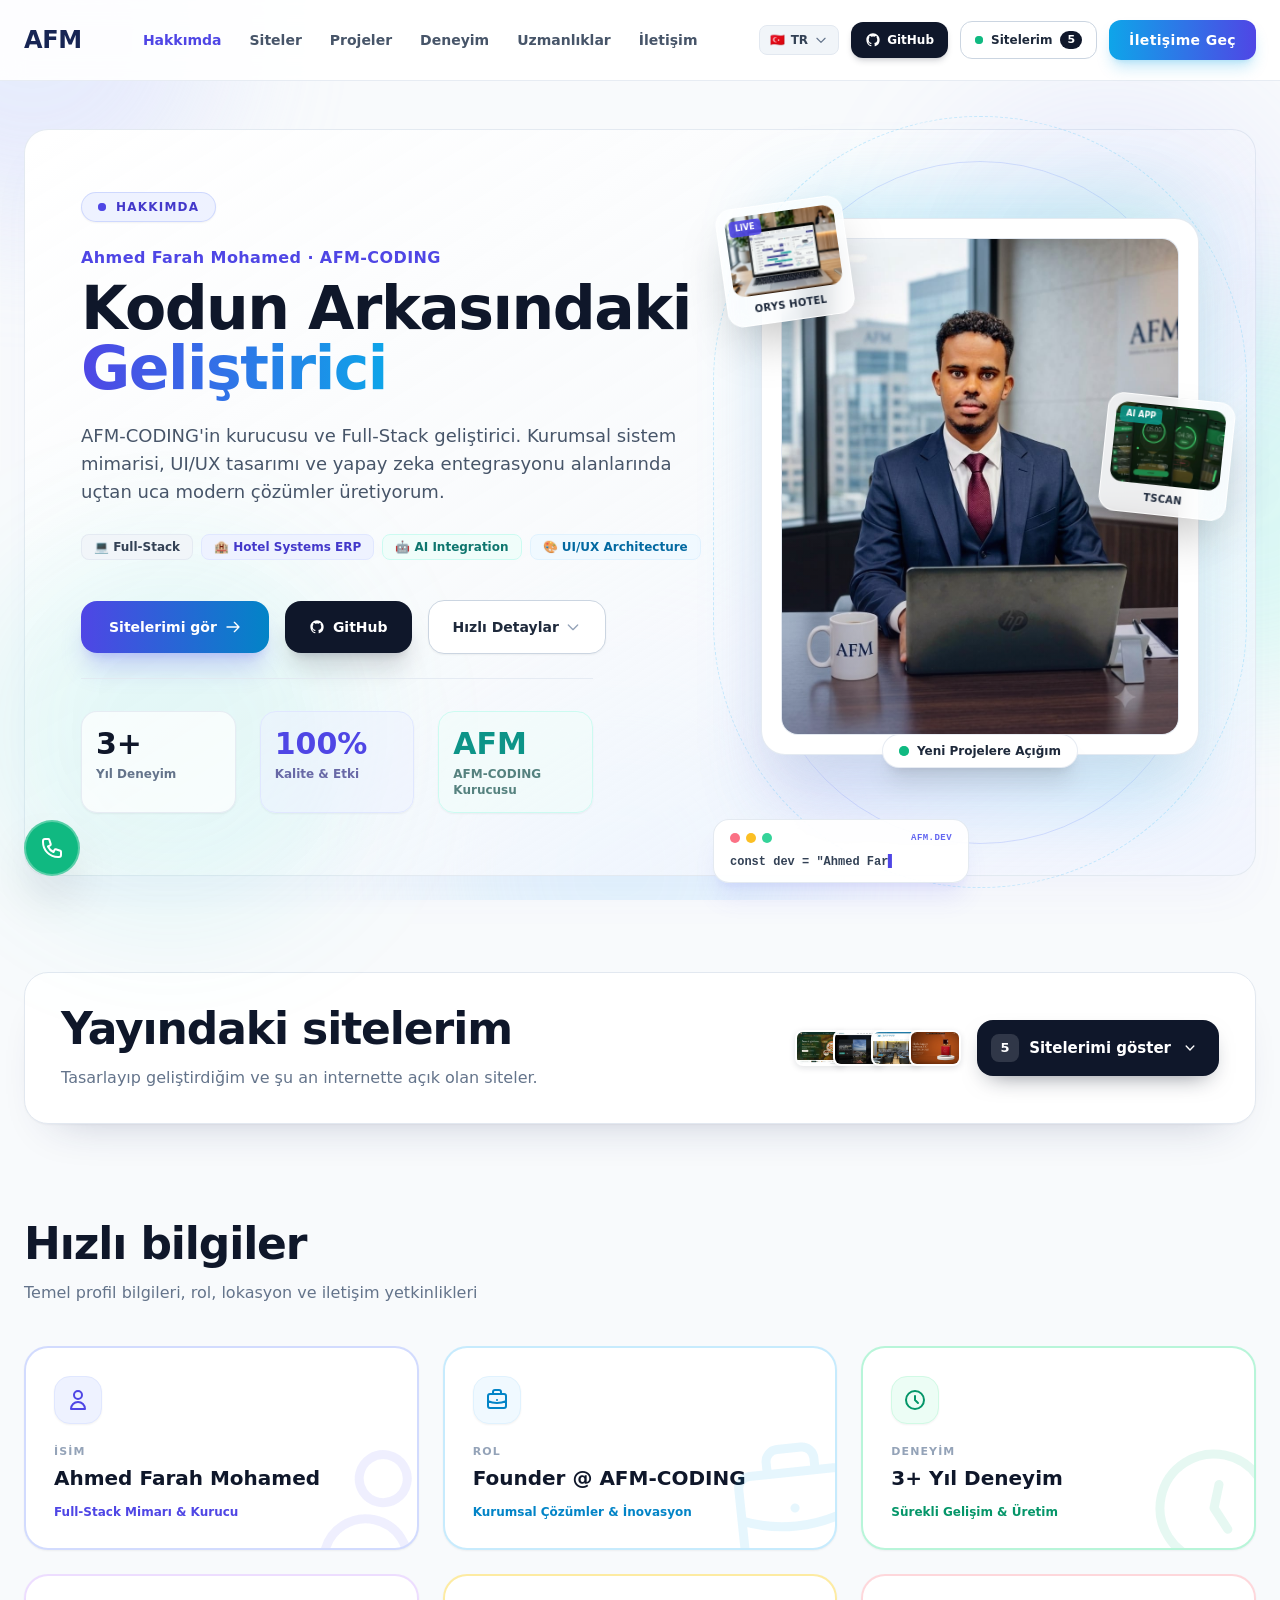
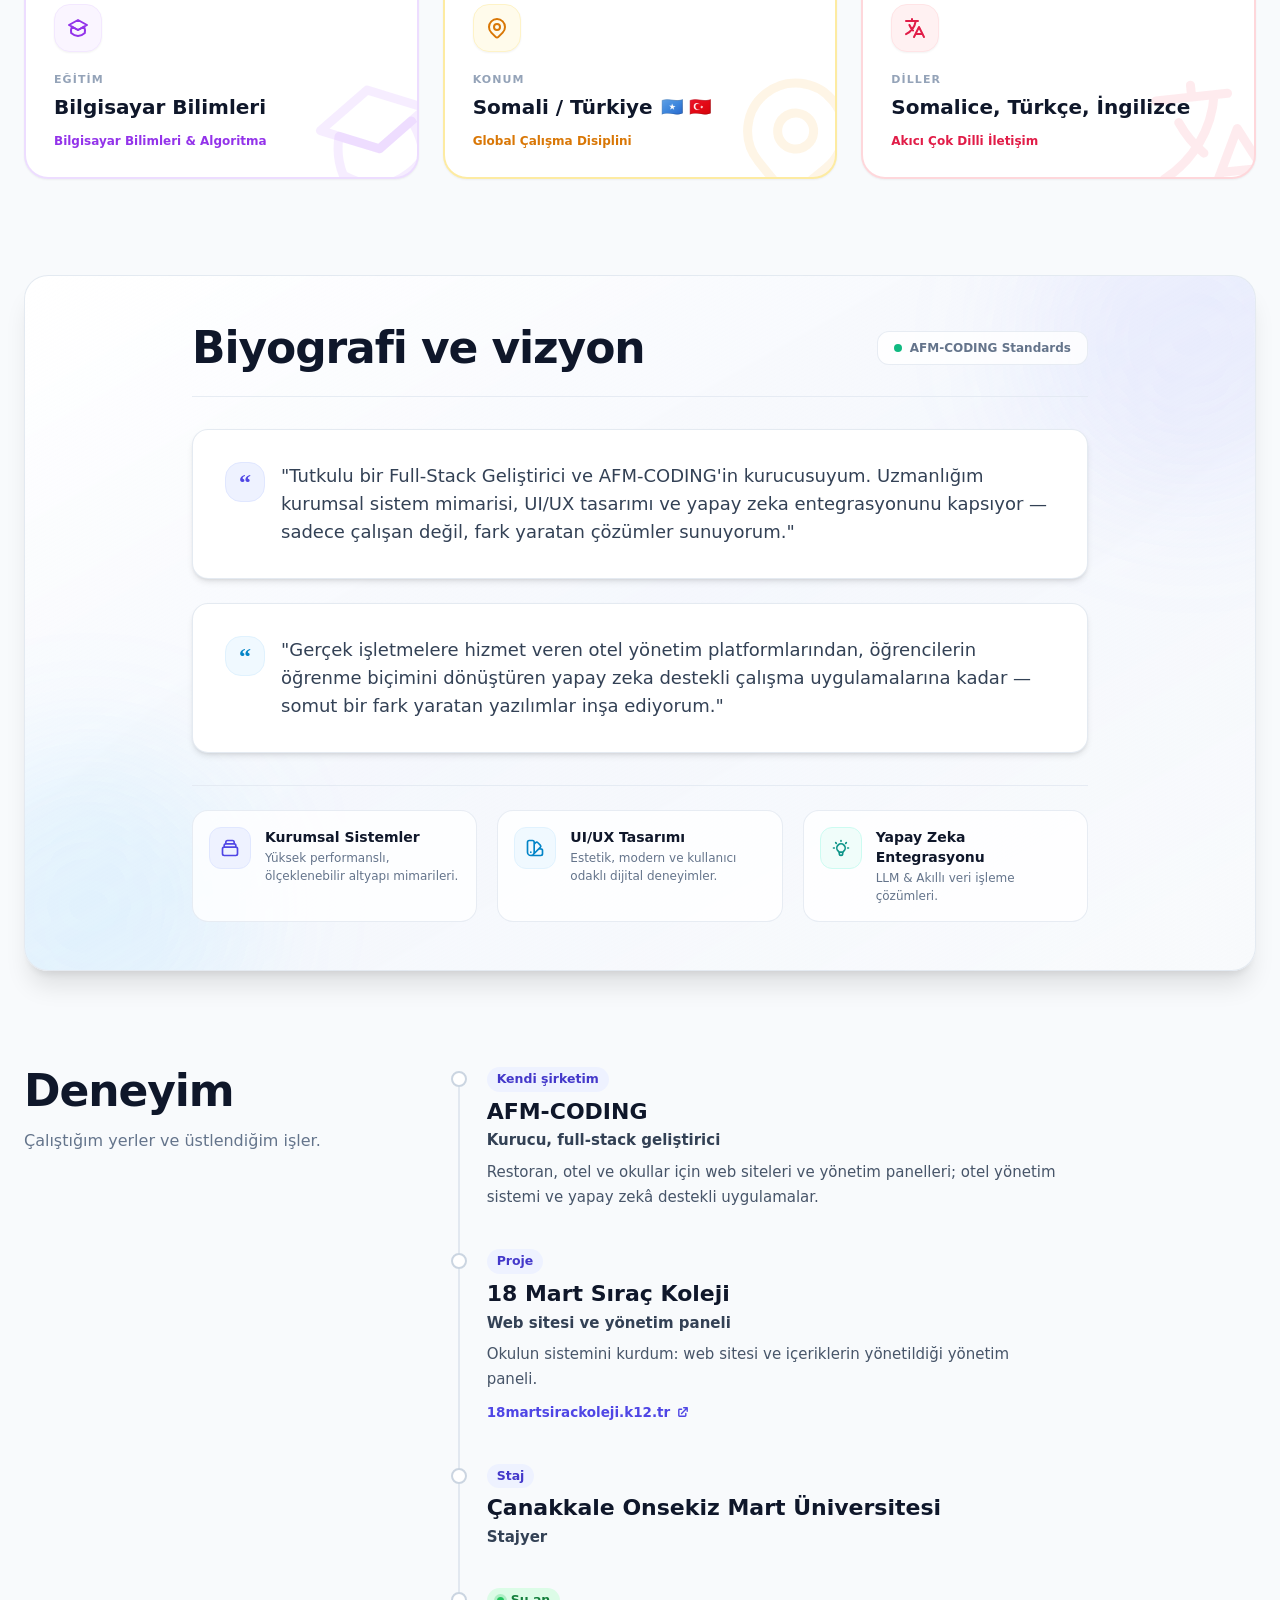
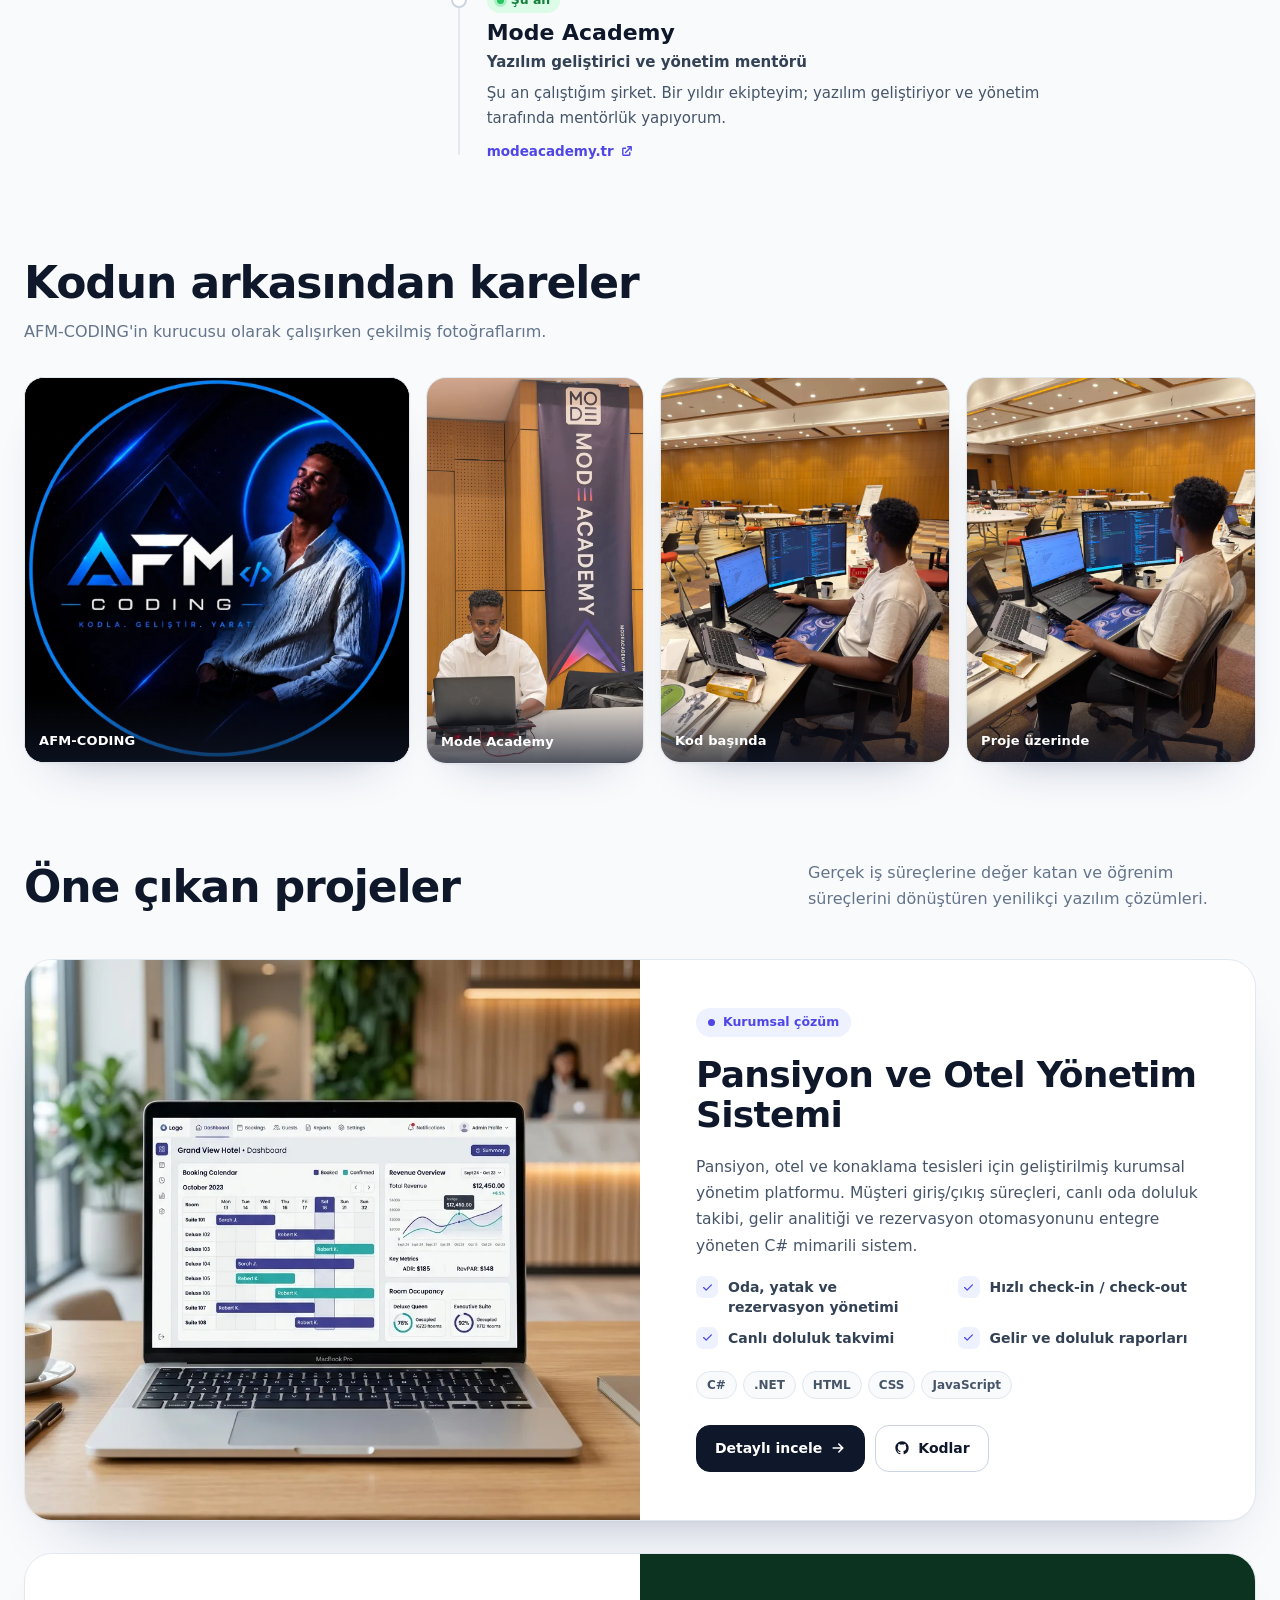
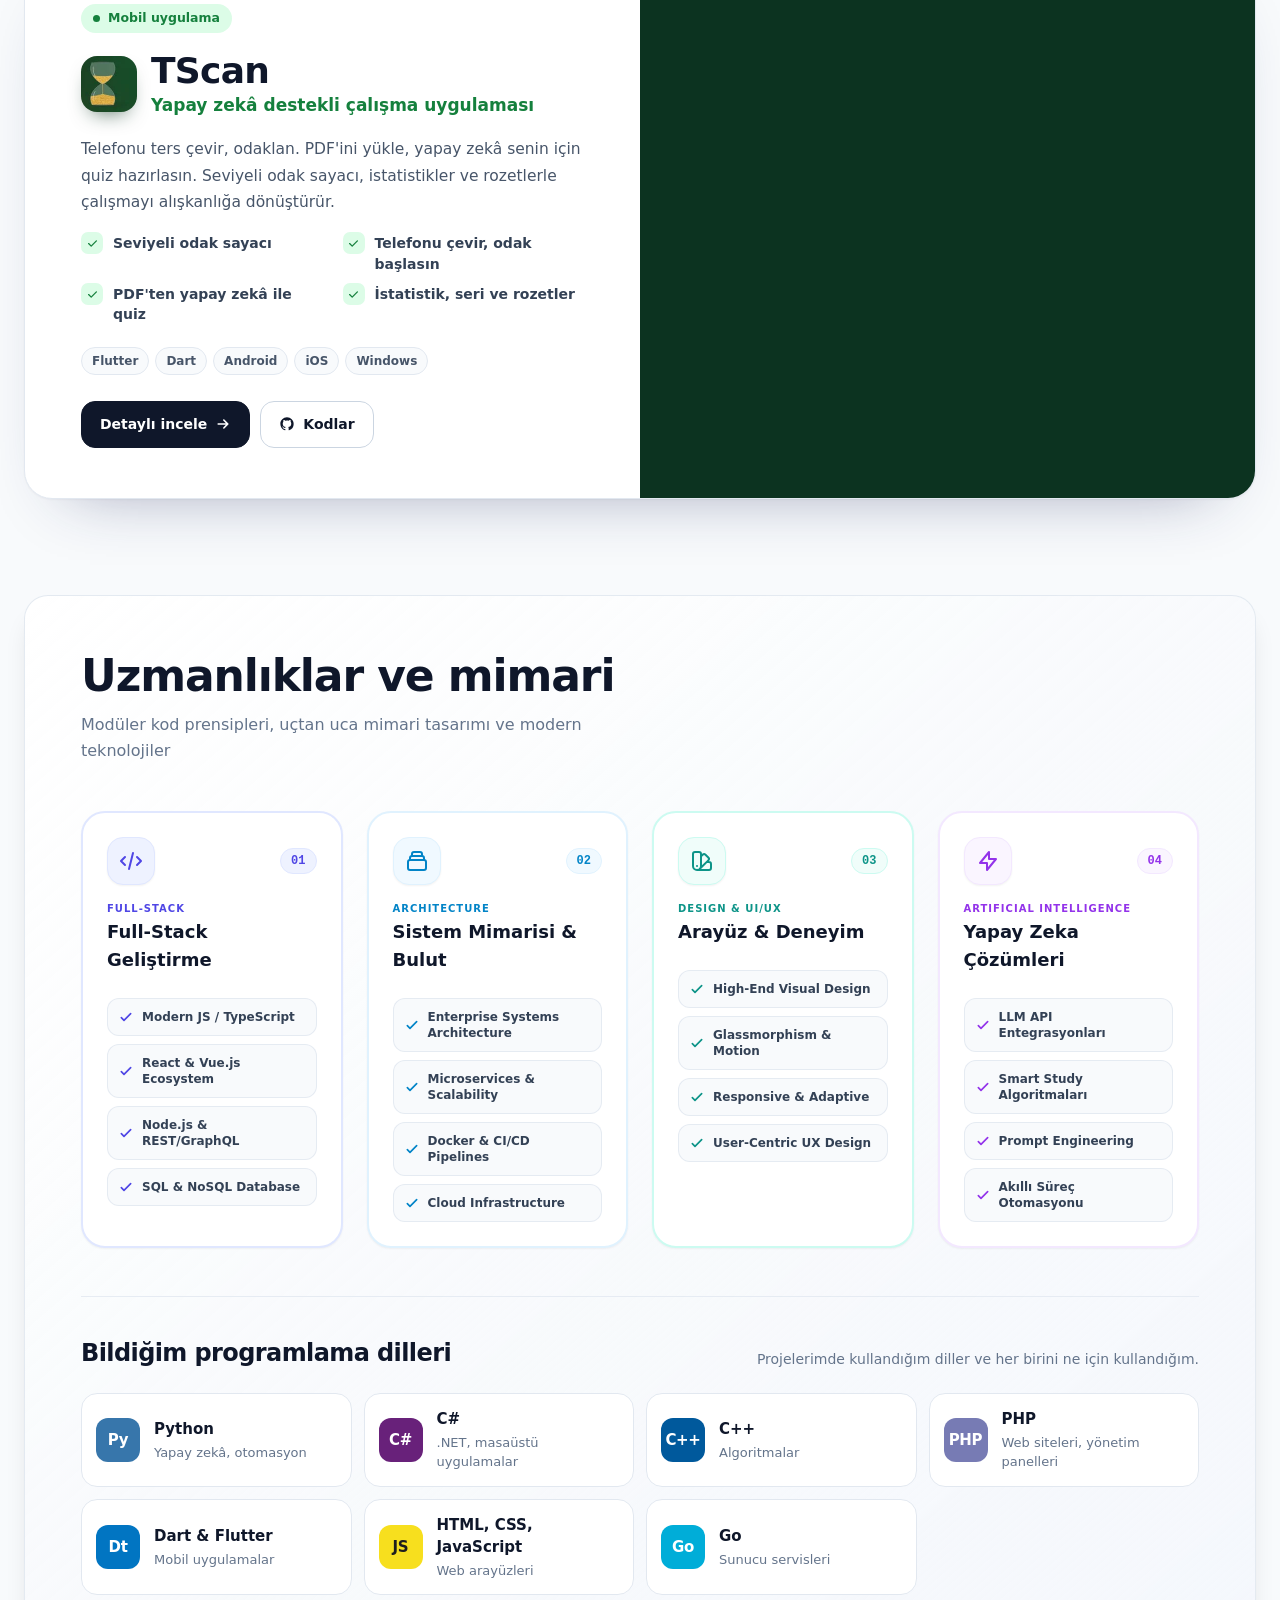
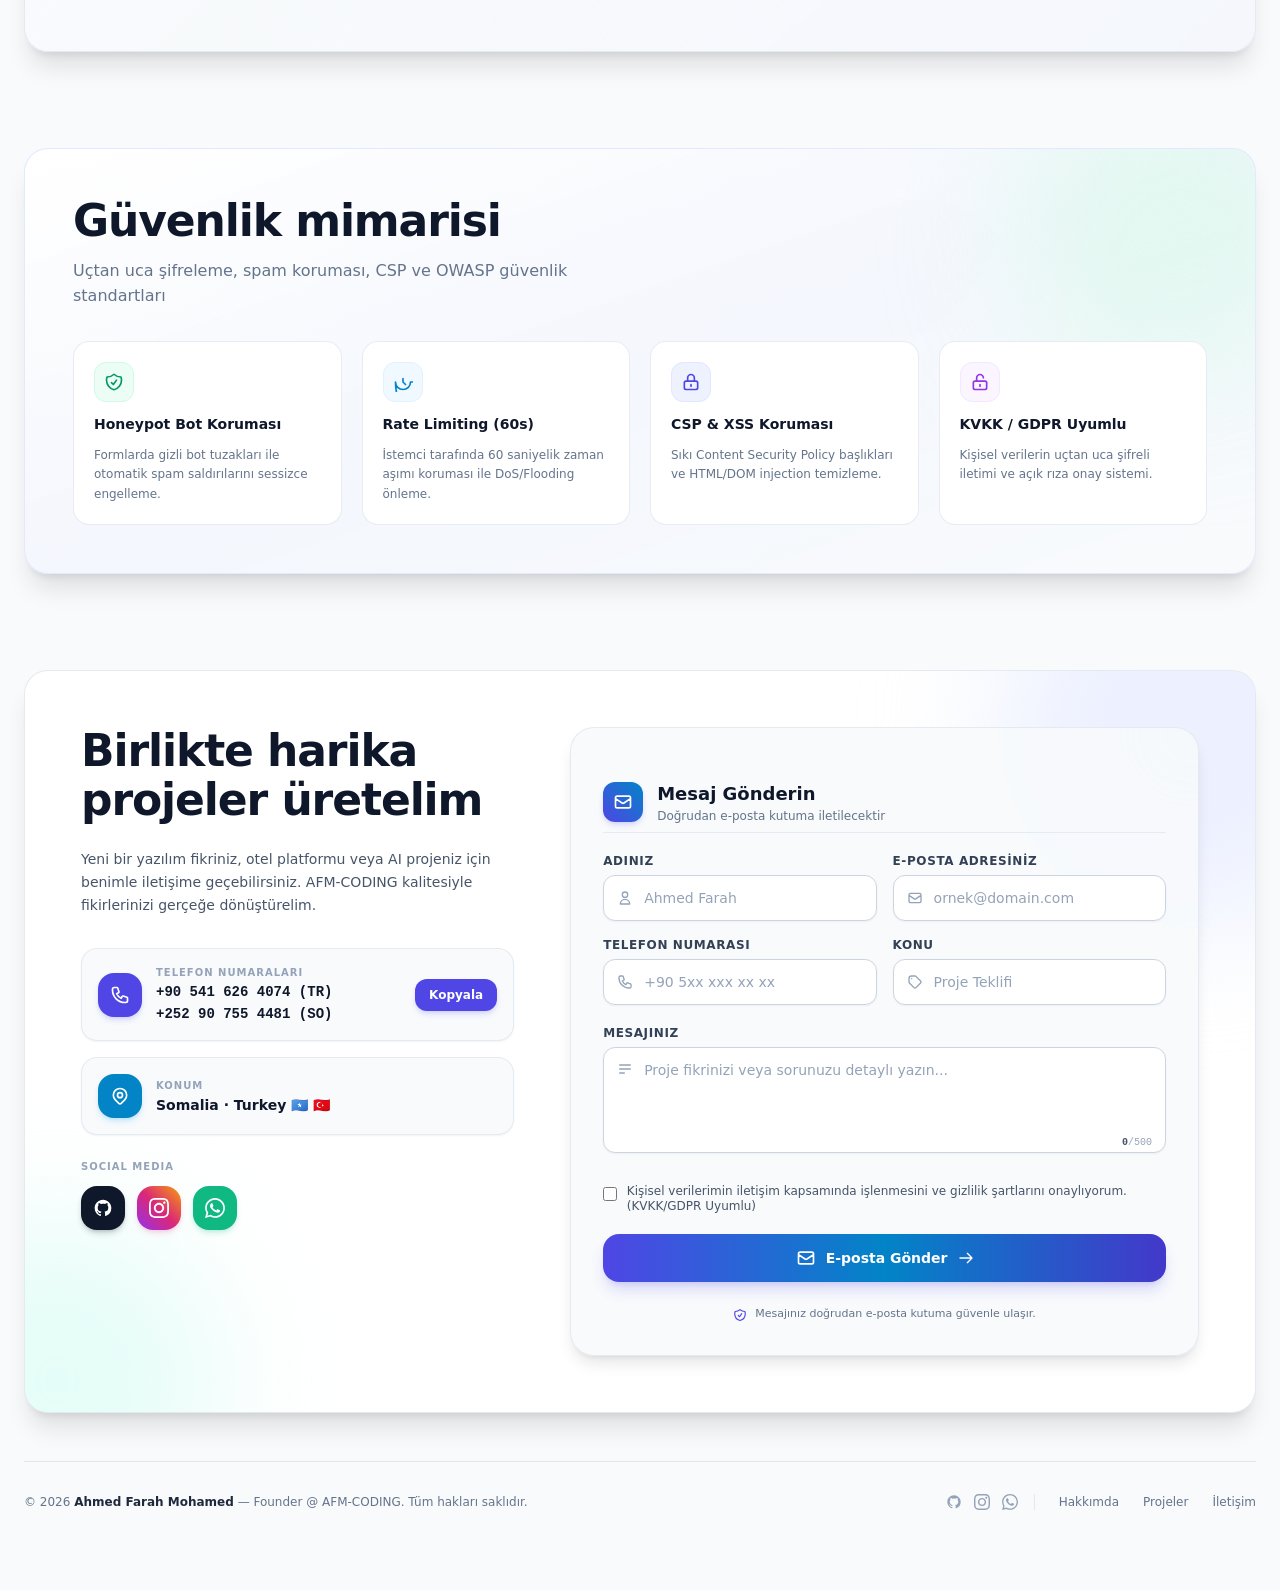
==== index.html @ 0c114a8a "ilge Academy kaldırıldı; telefon görünümü düzenlendi - Yayındaki sitelerden ilge Academy ve görseli " ====
<!DOCTYPE html>
<!-- Force GitHub Pages Build: 2026-08-10_16_30 -->
<html lang="tr" class="scroll-smooth">
<head>
    <meta charset="UTF-8">
    <meta name="viewport" content="width=device-width, initial-scale=1.0">
    <title>AFM-CODING | Ahmed Farah Mohamed — Full-Stack Developer & Founder</title>
    <meta name="description" content="AFM-CODING (AFM Coding) kurucusu Ahmed Farah Mohamed: Full-Stack yazılım geliştirici. Kurumsal sistemler, otel yönetim yazılımı, UI/UX tasarımı ve yapay zekâ entegrasyonu.">
    <meta name="keywords" content="AFM-CODING, AFM Coding, afmcoding, Ahmed Farah Mohamed, AFM, coding, Full-Stack Developer, yazılım geliştirici, Software Architecture, Web Development, AI Integration, Hotel Management Platform">
    <meta name="author" content="Ahmed Farah Mohamed">
    <link rel="canonical" href="https://afmcoding.com/">
    <!-- Google: sayfayı dizine ekle, sonuçlarda ve Discover'da büyük görsel önizlemesi gösterebilsin -->
    <meta name="robots" content="index, follow, max-image-preview:large, max-snippet:-1">
    <meta name="google-site-verification" content="Gztli1sgKsof-LMKxJvAuh5WpLEWIP4DH27d_hDxGhc" />

    <!-- Security & Content Security Policy (CSP) -->
    <meta http-equiv="Content-Security-Policy" content="default-src 'self' https: data: 'unsafe-inline' 'unsafe-eval'; img-src 'self' https: data: blob:; font-src 'self' https: fonts.gstatic.com;">

    <!-- Open Graph / Facebook / WhatsApp / LinkedIn Preview (görsel 1200x630, 300 KB altı: WhatsApp büyük dosyayı göstermez) -->
    <meta property="og:type" content="website">
    <meta property="og:site_name" content="AFM-CODING">
    <meta property="og:locale" content="tr_TR">
    <meta property="og:url" content="https://afmcoding.com/">
    <meta property="og:title" content="AFM-CODING | Ahmed Farah Mohamed — Full-Stack Developer">
    <meta property="og:description" content="AFM-CODING kurucusu Ahmed Farah Mohamed: Full-Stack yazılım geliştirici. Kurumsal sistemler, UI/UX tasarımı ve yapay zekâ entegrasyonu.">
    <meta property="og:image" content="https://afmcoding.com/assets/og-image.jpg">
    <meta property="og:image:secure_url" content="https://afmcoding.com/assets/og-image.jpg">
    <meta property="og:image:type" content="image/jpeg">
    <meta property="og:image:width" content="1200">
    <meta property="og:image:height" content="630">
    <meta property="og:image:alt" content="Ahmed Farah Mohamed — AFM-CODING, Full-Stack Developer & Founder">

    <!-- Twitter / X Preview -->
    <meta name="twitter:card" content="summary_large_image">
    <meta name="twitter:url" content="https://afmcoding.com/">
    <meta name="twitter:title" content="AFM-CODING | Ahmed Farah Mohamed — Full-Stack Developer">
    <meta name="twitter:description" content="AFM-CODING kurucusu Ahmed Farah Mohamed: Full-Stack yazılım geliştirici. Kurumsal sistemler, UI/UX tasarımı ve yapay zekâ entegrasyonu.">
    <meta name="twitter:image" content="https://afmcoding.com/assets/og-image.jpg">
    <meta name="twitter:image:alt" content="Ahmed Farah Mohamed — AFM-CODING, Full-Stack Developer & Founder">
    

    <!-- Structured data: Google'a site adını, kişiyi ve markayı tanıtır -->
    <script type="application/ld+json">
    {
      "@context": "https://schema.org",
      "@graph": [
        {
          "@type": "WebSite",
          "@id": "https://afmcoding.com/#website",
          "url": "https://afmcoding.com/",
          "name": "AFM-CODING",
          "alternateName": ["AFM Coding", "AFMCODING", "afmcoding.com"],
          "inLanguage": ["tr", "en", "so"],
          "publisher": { "@id": "https://afmcoding.com/#org" }
        },
        {
          "@type": "ProfilePage",
          "@id": "https://afmcoding.com/#webpage",
          "url": "https://afmcoding.com/",
          "name": "AFM-CODING | Ahmed Farah Mohamed — Full-Stack Developer & Founder",
          "inLanguage": "tr",
          "isPartOf": { "@id": "https://afmcoding.com/#website" },
          "mainEntity": { "@id": "https://afmcoding.com/#person" },
          "primaryImageOfPage": {
            "@type": "ImageObject",
            "url": "https://afmcoding.com/assets/og-image.jpg",
            "width": 1200,
            "height": 630
          }
        },
        {
          "@type": "Organization",
          "@id": "https://afmcoding.com/#org",
          "name": "AFM-CODING",
          "alternateName": ["AFM Coding", "AFMCODING"],
          "url": "https://afmcoding.com/",
          "logo": {
            "@type": "ImageObject",
            "url": "https://afmcoding.com/assets/favicon-circle.png",
            "width": 256,
            "height": 256
          },
          "founder": { "@id": "https://afmcoding.com/#person" },
          "sameAs": ["https://github.com/AFM-Coding"]
        },
        {
          "@type": "Person",
          "@id": "https://afmcoding.com/#person",
          "name": "Ahmed Farah Mohamed",
          "alternateName": ["AFM", "Ahmet Farah Mohamed"],
          "url": "https://afmcoding.com/",
          "image": [
            {
              "@type": "ImageObject",
              "url": "https://afmcoding.com/assets/ahmed-farah-mohamed-afm-coding.jpg",
              "width": 896,
              "height": 1195,
              "caption": "Ahmed Farah Mohamed — AFM-CODING kurucusu"
            },
            {
              "@type": "ImageObject",
              "url": "https://afmcoding.com/assets/gallery/afm-coding-ahmed-farah-mohamed.webp",
              "width": 1000,
              "height": 1000,
              "caption": "AFM-CODING logosu ve kurucusu Ahmed Farah Mohamed"
            },
            {
              "@type": "ImageObject",
              "url": "https://afmcoding.com/assets/gallery/ahmed-farah-mohamed-mode-academy.webp",
              "width": 800,
              "height": 1422,
              "caption": "Ahmed Farah Mohamed, Mode Academy'de"
            },
            {
              "@type": "ImageObject",
              "url": "https://afmcoding.com/assets/gallery/ahmed-farah-mohamed-kod-yazarken.webp",
              "width": 900,
              "height": 1200,
              "caption": "Ahmed Farah Mohamed kod yazarken"
            },
            {
              "@type": "ImageObject",
              "url": "https://afmcoding.com/assets/gallery/ahmed-farah-mohamed-yazilim-gelistirici.webp",
              "width": 900,
              "height": 1200,
              "caption": "Ahmed Farah Mohamed bir proje üzerinde çalışırken"
            }
          ],
          "jobTitle": "Full-Stack Developer & Founder",
          "worksFor": { "@id": "https://afmcoding.com/#org" },
          "knowsAbout": ["Full-Stack Development", "Coding", "Software Architecture", "UI/UX Design", "AI Integration", "Hotel Management Systems"],
          "sameAs": ["https://github.com/AHMETfarah22", "https://www.instagram.com/ahmett_kr12/"]
        }
      ]
    }
    </script>

    <!-- Google Fonts -->
    <link rel="preconnect" href="https://fonts.googleapis.com">
    <link rel="preconnect" href="https://fonts.gstatic.com" crossorigin>
    <link href="https://fonts.googleapis.com/css2?family=Plus+Jakarta+Sans:wght@300;400;500;600;700;800&family=Outfit:wght@400;500;600;700;800&display=swap" rel="stylesheet">
    
    <!-- Favicon (Official Circular Logo - Cache Busted) -->
    <link rel="icon" type="image/png" href="assets/favicon-circle.png?v=20260810">
    <link rel="shortcut icon" type="image/png" href="assets/favicon-circle.png?v=20260810">
    <link rel="apple-touch-icon" href="assets/favicon-circle.png?v=20260810">

    <!-- Custom Stylesheet -->
    <link rel="stylesheet" href="style.css?v=20261105">

    <!-- Tailwind CSS (derlenmiş; kaynak: tailwind.config.js, GitHub Actions her push'ta yeniden derler) -->
    <link rel="stylesheet" href="assets/tailwind.css?v=20261017e">
</head>
<body class="bg-slate-50 text-slate-800 font-sans selection:bg-indigo-500 selection:text-white">

    <!-- Ambient Background Blobs (Soft Light Glows) -->
    <div class="fixed inset-0 overflow-hidden pointer-events-none z-0">
        <div class="ambient-blob ambient-blob-1 absolute -top-40 -left-40 w-96 h-96 bg-indigo-200/50 rounded-full blur-3xl opacity-70"></div>
        <div class="ambient-blob ambient-blob-2 absolute top-1/3 -right-40 w-96 h-96 bg-teal-200/50 rounded-full blur-3xl opacity-60"></div>
        <div class="ambient-blob ambient-blob-3 absolute -bottom-40 left-1/3 w-96 h-96 bg-sky-200/50 rounded-full blur-3xl opacity-60"></div>
    </div>

    <!-- Navigation Header -->
    <header class="sticky top-0 z-50 backdrop-blur-md bg-white/90 border-b border-slate-200/80 transition-all duration-300">
        <div class="max-w-7xl mx-auto px-4 sm:px-6 h-16 sm:h-20 flex items-center justify-between">
            <!-- Brand / Logo -->
            <a href="#" class="group flex items-center tracking-tight">
                <span class="font-outfit text-xl sm:text-2xl font-extrabold leading-none text-blue-950 hover:text-indigo-600 transition-colors">AFM</span>
            </a>

            <!-- Navigation Links (Desktop) -->
            <nav class="hidden lg:flex items-center gap-5 xl:gap-7 text-sm font-semibold text-slate-600">
                <a href="#about" class="hover:text-indigo-600 transition-colors" data-i18n="nav.about">Hakkımda</a>
                <a href="#sites" class="hover:text-indigo-600 transition-colors" data-i18n="nav.sites">Siteler</a>
                <a href="#projects" class="hover:text-indigo-600 transition-colors" data-i18n="nav.projects">Projeler</a>
                <a href="#experience" class="hover:text-indigo-600 transition-colors" data-i18n="nav.experience">Deneyim</a>
                <a href="#skills" class="hover:text-indigo-600 transition-colors" data-i18n="nav.skills">Uzmanlıklar</a>
                <a href="#contact" class="hover:text-indigo-600 transition-colors" data-i18n="nav.contact">İletişim</a>
            </nav>

            <!-- Language Switcher & Action -->
            <div class="flex items-center gap-2 sm:gap-3">

                <!-- Language Selector Dropdown -->
                <div class="relative">
                    <button id="lang-btn" class="flex items-center gap-1.5 px-2.5 py-1.5 rounded-lg bg-slate-100 border border-slate-200 text-slate-700 text-xs font-bold hover:bg-slate-200 transition-colors">
                        <span id="current-flag">🇹🇷</span>
                        <span id="current-lang-code">TR</span>
                        <svg class="w-3.5 h-3.5 text-slate-500" fill="none" stroke="currentColor" viewBox="0 0 24 24"><path stroke-linecap="round" stroke-linejoin="round" stroke-width="2" d="M19 9l-7 7-7-7"></path></svg>
                    </button>
                    <div id="lang-dropdown" class="hidden absolute right-0 mt-2 w-36 bg-white border border-slate-200 rounded-xl shadow-xl py-1 z-50">
                        <button onclick="setLanguage('tr')" class="w-full px-4 py-2 text-left text-xs font-semibold hover:bg-indigo-50 hover:text-indigo-600 flex items-center gap-2">
                            <span>🇹🇷</span> Türkçe
                        </button>
                        <button onclick="setLanguage('en')" class="w-full px-4 py-2 text-left text-xs font-semibold hover:bg-indigo-50 hover:text-indigo-600 flex items-center gap-2">
                            <span>🇬🇧</span> English
                        </button>
                        <button onclick="setLanguage('so')" class="w-full px-4 py-2 text-left text-xs font-semibold hover:bg-indigo-50 hover:text-indigo-600 flex items-center gap-2">
                            <span>🇸🇴</span> Soomaali
                        </button>
                    </div>
                </div>

                <!-- GitHub Profile Link Button -->
                <a href="https://github.com/AHMETfarah22" target="_blank" rel="noopener noreferrer" class="hidden sm:inline-flex items-center gap-1.5 px-3.5 py-2.5 rounded-xl bg-slate-900 hover:bg-slate-800 text-white font-bold text-xs shadow-md shadow-slate-900/15 transition-all duration-200 hover:scale-105" title="GitHub: @AHMETfarah22">
                    <svg class="w-4 h-4 fill-current" viewBox="0 0 24 24"><path fill-rule="evenodd" clip-rule="evenodd" d="M12 2C6.477 2 2 6.484 2 12.017c0 4.425 2.865 8.18 6.839 9.504.5.092.682-.217.682-.483 0-.237-.008-.868-.013-1.703-2.782.605-3.369-1.343-3.369-1.343-.454-1.158-1.11-1.466-1.11-1.466-.908-.62.069-.608.069-.608 1.003.07 1.53 1.032 1.53 1.032.892 1.53 2.341 1.088 2.91.832.092-.647.35-1.088.636-1.338-2.22-.253-4.555-1.113-4.555-4.951 0-1.093.39-1.988 1.029-2.688-.103-.253-.446-1.272.098-2.65 0 0 .84-.27 2.75 1.026A9.564 9.564 0 0112 6.844c.85.004 1.705.115 2.504.337 1.909-1.296 2.747-1.027 2.747-1.027.546 1.379.202 2.398.1 2.651.64.7 1.028 1.595 1.028 2.688 0 3.848-2.339 4.695-4.566 4.943.359.309.678.92.678 1.855 0 1.338-.012 2.419-.012 2.747 0 .268.18.58.688.482A10.019 10.019 0 0022 12.017C22 6.484 17.522 2 12 2z"/></svg>
                    <span class="hidden xl:inline">GitHub</span>
                </a>

                <a href="#sites" class="nav-sites hidden lg:inline-flex">
                    <span class="relative flex w-2 h-2">
                        <span class="animate-ping absolute inline-flex h-full w-full rounded-full bg-emerald-400 opacity-75"></span>
                        <span class="relative inline-flex rounded-full w-2 h-2 bg-emerald-500"></span>
                    </span>
                    <span data-i18n="nav.sitesBtn">Sitelerim</span>
                    <span class="nav-sites-count" data-site-count>5</span>
                </a>

                <a href="#contact" class="hidden sm:inline-flex items-center justify-center whitespace-nowrap px-4 sm:px-5 py-2 sm:py-2.5 rounded-xl bg-gradient-to-r from-sky-500 to-indigo-600 hover:from-sky-600 hover:to-indigo-700 text-white font-bold text-xs sm:text-sm tracking-wide shadow-lg shadow-sky-500/25 transition-all duration-200" data-i18n="nav.cta">
                    İletişime Geç
                </a>

                <!-- Mobile Hamburger Toggle Button -->
                <button id="mobile-menu-btn" class="lg:hidden p-2 rounded-xl bg-indigo-50 border border-indigo-200 text-indigo-700 hover:bg-indigo-100 transition-colors flex items-center justify-center shadow-sm" aria-label="Menu">
                    <svg class="w-6 h-6" fill="none" stroke="currentColor" viewBox="0 0 24 24">
                        <path stroke-linecap="round" stroke-linejoin="round" stroke-width="2" d="M4 6h16M4 12h16M4 18h16"></path>
                    </svg>
                </button>
            </div>
        </div>

        <!-- Mobile Navigation Drawer -->
        <div id="mobile-menu" class="hidden lg:hidden fixed inset-x-0 top-16 sm:top-20 bg-white/95 backdrop-blur-xl border-b border-slate-200 p-5 shadow-2xl z-40 space-y-4 transition-all duration-300">
            <nav class="flex flex-col space-y-1.5 font-semibold text-slate-700 text-base">
                <a href="#about" onclick="closeMobileMenu()" class="px-4 py-2.5 rounded-xl hover:bg-indigo-50 hover:text-indigo-600 transition-colors" data-i18n="nav.about">Hakkımda</a>
                <a href="#sites" onclick="closeMobileMenu()" class="px-4 py-2.5 rounded-xl hover:bg-indigo-50 hover:text-indigo-600 transition-colors" data-i18n="nav.sites">Siteler</a>
                <a href="#projects" onclick="closeMobileMenu()" class="px-4 py-2.5 rounded-xl hover:bg-indigo-50 hover:text-indigo-600 transition-colors" data-i18n="nav.projects">Projeler</a>
                <a href="#experience" onclick="closeMobileMenu()" class="px-4 py-2.5 rounded-xl hover:bg-indigo-50 hover:text-indigo-600 transition-colors" data-i18n="nav.experience">Deneyim</a>
                <a href="#skills" onclick="closeMobileMenu()" class="px-4 py-2.5 rounded-xl hover:bg-indigo-50 hover:text-indigo-600 transition-colors" data-i18n="nav.skills">Uzmanlıklar</a>
                <a href="#contact" onclick="closeMobileMenu()" class="px-4 py-2.5 rounded-xl hover:bg-indigo-50 hover:text-indigo-600 transition-colors" data-i18n="nav.contact">İletişim</a>
            </nav>
            <div class="pt-3 border-t border-slate-200/80 flex flex-col gap-2">
                <a href="https://github.com/AHMETfarah22" target="_blank" rel="noopener noreferrer" class="w-full py-3 rounded-xl bg-slate-900 hover:bg-slate-800 text-white font-bold text-sm tracking-wide shadow-md flex items-center justify-center gap-2">
                    <svg class="w-4 h-4 fill-current" viewBox="0 0 24 24"><path fill-rule="evenodd" clip-rule="evenodd" d="M12 2C6.477 2 2 6.484 2 12.017c0 4.425 2.865 8.18 6.839 9.504.5.092.682-.217.682-.483 0-.237-.008-.868-.013-1.703-2.782.605-3.369-1.343-3.369-1.343-.454-1.158-1.11-1.466-1.11-1.466-.908-.62.069-.608.069-.608 1.003.07 1.53 1.032 1.53 1.032.892 1.53 2.341 1.088 2.91.832.092-.647.35-1.088.636-1.338-2.22-.253-4.555-1.113-4.555-4.951 0-1.093.39-1.988 1.029-2.688-.103-.253-.446-1.272.098-2.65 0 0 .84-.27 2.75 1.026A9.564 9.564 0 0112 6.844c.85.004 1.705.115 2.504.337 1.909-1.296 2.747-1.027 2.747-1.027.546 1.379.202 2.398.1 2.651.64.7 1.028 1.595 1.028 2.688 0 3.848-2.339 4.695-4.566 4.943.359.309.678.92.678 1.855 0 1.338-.012 2.419-.012 2.747 0 .268.18.58.688.482A10.019 10.019 0 0022 12.017C22 6.484 17.522 2 12 2z"/></svg>
                    <span>GitHub @AHMETfarah22</span>
                </a>
                <a href="tel:+905416264074" class="w-full py-3 rounded-xl bg-emerald-600 hover:bg-emerald-700 text-white font-bold text-sm tracking-wide shadow-md flex items-center justify-center gap-2">
                    <svg class="w-4 h-4" fill="none" stroke="currentColor" viewBox="0 0 24 24"><path stroke-linecap="round" stroke-linejoin="round" stroke-width="2" d="M3 5a2 2 0 012-2h3.28a1 1 0 01.948.684l1.498 4.493a1 1 0 01-.502 1.21l-2.257 1.13a11.042 11.042 0 005.516 5.516l1.13-2.257a1 1 0 011.21-.502l4.493 1.498a1 1 0 01.684.949V19a2 2 0 01-2 2h-1C9.716 21 3 14.284 3 6V5z"></path></svg>
                    <span>Ara: +90 541 626 4074</span>
                </a>
                <a href="#contact" onclick="closeMobileMenu()" class="w-full py-3 rounded-xl bg-gradient-to-r from-sky-500 to-indigo-600 text-white font-bold text-sm tracking-wide shadow-md flex items-center justify-center gap-2" data-i18n="nav.cta">
                    İletişime Geç
                </a>
            </div>
        </div>

        <div id="scroll-progress" class="scroll-progress" aria-hidden="true"></div>
    </header>

    <!-- Main Content Container -->
    <main class="relative z-10 space-y-16 sm:space-y-24 py-6 sm:py-12 overflow-x-hidden w-full">

        <!-- HERO SECTION -->
        <section id="about" class="max-w-7xl mx-auto px-4 sm:px-6">
            <div class="bg-gradient-to-br from-white via-slate-50/90 to-indigo-50/60 rounded-3xl border border-slate-200/90 p-6 sm:p-10 lg:p-14 shadow-2xl shadow-indigo-500/5 grid lg:grid-cols-12 gap-8 lg:gap-12 items-center relative overflow-visible">
                
                <!-- Ambient Glow Behind Container -->
                <div class="absolute -top-12 -right-12 w-96 h-96 bg-indigo-400/10 rounded-full blur-3xl pointer-events-none"></div>
                <div class="absolute -bottom-12 -left-12 w-96 h-96 bg-teal-400/10 rounded-full blur-3xl pointer-events-none"></div>

                <!-- Hero Text Content -->
                <div class="lg:col-span-7 space-y-6 z-10 order-2 lg:order-1">
                    <!-- Badge Header -->
                    <div class="intro inline-flex items-center gap-2.5 px-4 py-1.5 rounded-full bg-indigo-50 border border-indigo-200/80 text-indigo-700 text-xs font-extrabold uppercase tracking-widest shadow-sm" style="--d: 0ms">
                        <span class="relative flex h-2 w-2">
                            <span class="animate-ping absolute inline-flex h-full w-full rounded-full bg-indigo-400 opacity-75"></span>
                            <span class="relative inline-flex rounded-full h-2 w-2 bg-indigo-600"></span>
                        </span>
                        <span data-i18n="hero.badge">ABOUT ME</span>
                    </div>

                    <!-- Main Title & Taglines -->
                    <div>
                        <h1 class="text-3xl sm:text-4xl lg:text-6xl font-extrabold font-outfit text-slate-900 tracking-tight leading-[1.15]">
                            <span class="intro block mb-2 text-sm sm:text-base font-bold font-sans text-indigo-600 tracking-wide" style="--d: 80ms">Ahmed Farah Mohamed · AFM-CODING</span>
                            <span class="line-mask"><span style="--d: 160ms"><span data-i18n="hero.titleLine1">Kodun Arkasındaki</span></span></span>
                            <span class="line-mask"><span style="--d: 260ms"><span class="bg-gradient-to-r from-indigo-600 via-sky-500 to-emerald-500 bg-clip-text text-transparent animate-shimmer" data-i18n="hero.titleLine2">Geliştirici</span></span></span>
                        </h1>
                    </div>

                    <!-- Bio Intro Snippet -->
                    <p class="intro text-base sm:text-lg text-slate-600 leading-relaxed font-normal max-w-2xl" style="--d: 460ms" data-i18n="hero.desc">
                        AFM-CODING'in kurucusu ve Full-Stack geliştirici. Kurumsal sistem mimarisi, UI/UX tasarımı ve yapay zeka entegrasyonu alanlarında uçtan uca modern çözümler üretiyorum.
                    </p>

                    <!-- Tech Stack Pills -->
                    <div class="intro flex flex-wrap items-center gap-2 pt-1" style="--d: 540ms">
                        <span class="px-3 py-1 rounded-lg bg-slate-100 text-slate-700 text-xs font-bold border border-slate-200/80">💻 Full-Stack</span>
                        <span class="px-3 py-1 rounded-lg bg-indigo-50 text-indigo-700 text-xs font-bold border border-indigo-100">🏨 Hotel Systems ERP</span>
                        <span class="px-3 py-1 rounded-lg bg-teal-50 text-teal-700 text-xs font-bold border border-teal-100">🤖 AI Integration</span>
                        <span class="px-3 py-1 rounded-lg bg-sky-50 text-sky-700 text-xs font-bold border border-sky-100">🎨 UI/UX Architecture</span>
                    </div>

                    <!-- CTA Buttons & Quick Actions -->
                    <div class="intro pt-4 flex flex-wrap items-center gap-3 sm:gap-4" style="--d: 620ms">
                        <a href="#sites" class="px-6 sm:px-7 py-3.5 sm:py-4 rounded-2xl bg-gradient-to-r from-indigo-600 to-sky-600 hover:from-indigo-700 hover:to-sky-700 text-white font-bold text-xs sm:text-sm shadow-xl shadow-indigo-500/25 hover:shadow-indigo-500/40 transition-all duration-300 hover:scale-[1.02] flex items-center gap-2 group">
                            <span data-i18n="hero.btnSites">Sitelerimi gör</span>
                            <svg class="w-4 h-4 group-hover:translate-x-1 transition-transform" fill="none" stroke="currentColor" viewBox="0 0 24 24"><path stroke-linecap="round" stroke-linejoin="round" stroke-width="2" d="M14 5l7 7m0 0l-7 7m7-7H3"></path></svg>
                        </a>
                        <a href="https://github.com/AHMETfarah22" target="_blank" rel="noopener noreferrer" class="px-5 sm:px-6 py-3.5 sm:py-4 rounded-2xl bg-slate-900 hover:bg-slate-800 text-white font-bold text-xs sm:text-sm shadow-xl shadow-slate-900/15 transition-all duration-300 hover:scale-[1.02] flex items-center gap-2 group">
                            <svg class="w-4 h-4 fill-current group-hover:rotate-12 transition-transform" viewBox="0 0 24 24"><path fill-rule="evenodd" clip-rule="evenodd" d="M12 2C6.477 2 2 6.484 2 12.017c0 4.425 2.865 8.18 6.839 9.504.5.092.682-.217.682-.483 0-.237-.008-.868-.013-1.703-2.782.605-3.369-1.343-3.369-1.343-.454-1.158-1.11-1.466-1.11-1.466-.908-.62.069-.608.069-.608 1.003.07 1.53 1.032 1.53 1.032.892 1.53 2.341 1.088 2.91.832.092-.647.35-1.088.636-1.338-2.22-.253-4.555-1.113-4.555-4.951 0-1.093.39-1.988 1.029-2.688-.103-.253-.446-1.272.098-2.65 0 0 .84-.27 2.75 1.026A9.564 9.564 0 0112 6.844c.85.004 1.705.115 2.504.337 1.909-1.296 2.747-1.027 2.747-1.027.546 1.379.202 2.398.1 2.651.64.7 1.028 1.595 1.028 2.688 0 3.848-2.339 4.695-4.566 4.943.359.309.678.92.678 1.855 0 1.338-.012 2.419-.012 2.747 0 .268.18.58.688.482A10.019 10.019 0 0022 12.017C22 6.484 17.522 2 12 2z"/></svg>
                            <span>GitHub</span>
                        </a>
                        <a href="#details" class="px-5 sm:px-6 py-3.5 sm:py-4 rounded-2xl bg-white hover:bg-slate-50 text-slate-800 font-bold text-xs sm:text-sm border border-slate-300 shadow-sm transition-all duration-300 hover:scale-[1.02] flex items-center gap-1.5">
                            <span data-i18n="hero.btnDetails">Hızlı Detaylar</span>
                            <svg class="w-4 h-4 text-slate-400" fill="none" stroke="currentColor" viewBox="0 0 24 24"><path stroke-linecap="round" stroke-linejoin="round" stroke-width="2" d="M19 9l-7 7-7-7"></path></svg>
                        </a>
                    </div>

                    <!-- Quick Key Metrics (Glass Cards) -->
                    <div class="intro pt-8 border-t border-slate-200/80 grid grid-cols-3 gap-4 sm:gap-6 max-w-lg" style="--d: 700ms">
                        <div class="p-3.5 rounded-2xl bg-white/70 border border-slate-200/80 shadow-sm text-center sm:text-left">
                            <div class="text-2xl lg:text-3xl font-extrabold font-outfit text-slate-900">3+</div>
                            <div class="text-xs font-bold text-slate-500 mt-1" data-i18n="stats.exp">Yıl Deneyim</div>
                        </div>
                        <div class="p-3.5 rounded-2xl bg-indigo-50/50 border border-indigo-100 shadow-sm text-center sm:text-left">
                            <div class="text-2xl lg:text-3xl font-extrabold font-outfit text-indigo-600">100%</div>
                            <div class="text-xs font-bold text-indigo-900/70 mt-1" data-i18n="stats.quality">Kalite & Etki</div>
                        </div>
                        <div class="p-3.5 rounded-2xl bg-teal-50/50 border border-teal-100 shadow-sm text-center sm:text-left">
                            <div class="text-2xl lg:text-3xl font-extrabold font-outfit text-teal-600">AFM</div>
                            <div class="text-xs font-bold text-teal-900/70 mt-1" data-i18n="stats.founder">Coding Kurucusu</div>
                        </div>
                    </div>
                </div>

                <!-- Hero Profile Card / Visual -->
                <div class="lg:col-span-5 flex justify-center z-10 order-1 lg:order-2">
                    <div class="hero-visual intro-photo relative w-full max-w-md py-4 sm:py-8 pb-4 sm:pb-16" style="--d: 150ms">

                        <!-- Orbiting Glow Rings -->
                        <div class="absolute inset-0 flex items-center justify-center pointer-events-none">
                            <div class="w-[108%] h-[108%] rounded-full border border-indigo-300/40 animate-spin-slow"></div>
                            <div class="absolute w-[122%] h-[122%] rounded-full border border-dashed border-sky-300/40 animate-spin-slower"></div>
                        </div>

                        <!-- Ambient Glow Behind Card -->
                        <div class="absolute inset-4 rounded-3xl bg-gradient-to-tr from-indigo-500 via-sky-400 to-teal-400 opacity-25 blur-2xl animate-pulse"></div>

                        <!-- Floating Project Snapshot: Top-Left -->
                        <div class="hidden sm:block absolute -left-10 top-4 z-20 animate-float-slow">
                            <div class="glass-pill rounded-2xl p-2 shadow-2xl rotate-[-8deg] hover:rotate-0 hover:scale-110 transition-all duration-300 w-32 group">
                                <div class="relative overflow-hidden rounded-xl">
                                    <img src="assets/hotel-app.webp" alt="ORYS Hotel Management" class="w-full h-20 object-cover group-hover:scale-105 transition-transform">
                                    <span class="absolute top-1 left-1 px-1.5 py-0.5 rounded bg-indigo-600/90 text-white text-[8px] font-bold">LIVE</span>
                                </div>
                                <div class="text-[10px] font-extrabold text-slate-800 mt-1.5 text-center tracking-wide">ORYS HOTEL</div>
                            </div>
                        </div>

                        <!-- Floating Project Snapshot: Right -->
                        <div class="hidden sm:block absolute -right-8 top-1/3 z-20 animate-float-slower">
                            <div class="glass-pill rounded-2xl p-2 shadow-2xl rotate-[6deg] hover:rotate-0 hover:scale-110 transition-all duration-300 w-32 group">
                                <div class="relative overflow-hidden rounded-xl">
                                    <img src="assets/tscan-phones.webp" alt="TScan" class="w-full h-20 object-cover group-hover:scale-105 transition-transform">
                                    <span class="absolute top-1 left-1 px-1.5 py-0.5 rounded bg-teal-600/90 text-white text-[8px] font-bold">AI APP</span>
                                </div>
                                <div class="text-[10px] font-extrabold text-slate-800 mt-1.5 text-center tracking-wide">TSCAN</div>
                            </div>
                        </div>

                        <!-- Card Surface -->
                        <div class="relative z-10 bg-white rounded-3xl p-5 border border-slate-200/90 shadow-2xl shadow-slate-300/60 group">
                            <div class="relative rounded-2xl overflow-hidden aspect-[4/5] bg-slate-100 ring-1 ring-slate-200">
                                <img src="assets/ahmed-farah-mohamed-afm-coding.jpg" alt="AFM-CODING kurucusu Ahmed Farah Mohamed, ofisinde dizüstü bilgisayarının başında" width="896" height="1195" fetchpriority="high" class="w-full h-full object-cover object-center group-hover:scale-105 transition-transform duration-700">
                                <div class="absolute inset-0 bg-gradient-to-t from-indigo-950/30 via-transparent to-transparent"></div>
                            </div>

                            <!-- Availability Badge -->
                            <div class="absolute -bottom-3.5 left-1/2 -translate-x-1/2 flex items-center gap-2 bg-white px-4 py-2 rounded-full shadow-xl border border-slate-200/80 whitespace-nowrap">
                                <span class="relative flex w-2.5 h-2.5">
                                    <span class="animate-ping absolute inline-flex h-full w-full rounded-full bg-emerald-400 opacity-75"></span>
                                    <span class="relative inline-flex rounded-full w-2.5 h-2.5 bg-emerald-500"></span>
                                </span>
                                <span class="text-xs font-bold text-slate-800" data-i18n="hero.available">Yeni Projelere Açığım</span>
                            </div>
                        </div>

                        <!-- Live Code Line Widget: Light Headless UI Styling -->
                        <div class="hero-code mt-8 sm:mt-0 sm:absolute sm:-bottom-16 sm:-left-12 z-30 animate-float-slow flex justify-center">
                            <div class="bg-white/95 backdrop-blur-md rounded-2xl px-4 py-3 shadow-xl shadow-indigo-500/10 border border-slate-200/90 font-mono w-64">
                                <div class="flex items-center gap-1.5 mb-2">
                                    <span class="w-2.5 h-2.5 rounded-full bg-rose-400"></span>
                                    <span class="w-2.5 h-2.5 rounded-full bg-amber-400"></span>
                                    <span class="w-2.5 h-2.5 rounded-full bg-emerald-400"></span>
                                    <span class="ml-auto text-[9px] text-indigo-500 font-bold tracking-wider uppercase">afm.dev</span>
                                </div>
                                <div class="text-[11px] sm:text-xs text-slate-700 font-semibold whitespace-nowrap overflow-hidden">
                                    <span id="hero-typer"></span><span class="text-indigo-600 font-bold animate-blink">▍</span>
                                </div>
                            </div>
                        </div>

                    </div>
                </div>
            </div>
        </section>

        <!-- LIVE SITES SECTION (content: content.js) -->
        <section id="sites" class="max-w-7xl mx-auto px-4 sm:px-6 scroll-mt-24" aria-labelledby="sites-title">
            <div class="sites-card">
                <div class="sites-head">
                    <div>
                        <h2 id="sites-title" class="sec-title" data-i18n="sites.title">Yayındaki sitelerim</h2>
                        <p class="sec-desc" data-i18n="sites.desc">Tasarlayıp geliştirdiğim ve şu an internette açık olan siteler.</p>
                    </div>
                    <div class="sites-action">
                        <div id="sites-peek" class="sites-peek" aria-hidden="true"></div>
                        <button id="sites-toggle" class="sites-toggle" type="button" aria-expanded="false" aria-controls="sites-panel">
                            <span class="sites-toggle-count" data-site-count>5</span>
                            <span id="sites-toggle-label">Sitelerimi göster</span>
                            <svg viewBox="0 0 20 20" fill="currentColor" aria-hidden="true"><path fill-rule="evenodd" d="M5.23 7.21a.75.75 0 011.06.02L10 11.17l3.71-3.94a.75.75 0 111.08 1.04l-4.25 4.5a.75.75 0 01-1.08 0l-4.25-4.5a.75.75 0 01.02-1.06z" clip-rule="evenodd"/></svg>
                        </button>
                    </div>
                </div>
                <div id="sites-panel" class="sites-panel" inert>
                    <div class="sites-panel-inner">
                        <ul id="site-list" class="site-grid"></ul>
                    </div>
                </div>
            </div>
        </section>

        <!-- QUICK DETAILS SECTION -->
        <section id="details" class="max-w-7xl mx-auto px-4 sm:px-6 scroll-mt-24">
            <div class="mb-8 sm:mb-10">
                <h2 class="sec-title" data-i18n="details.title">Hızlı bilgiler</h2>
                <p class="sec-desc" data-i18n="details.subtitle">
                    Temel profil bilgileri, rol, lokasyon ve iletişim yetkinlikleri
                </p>
            </div>

            <!-- 6 Key Detail Cards Grid (Enhanced Watermark Background Icon Design) -->
            <div class="details-grid grid grid-cols-1 sm:grid-cols-2 lg:grid-cols-3 gap-4 sm:gap-6">
                
                <!-- Detail Item 1: Name (Indigo Theme) -->
                <div class="group bg-white p-5 sm:p-7 rounded-3xl border-2 border-indigo-200/80 hover:border-indigo-400 shadow-sm hover:shadow-2xl transition-all duration-300 hover:-translate-y-1 relative overflow-hidden flex flex-col justify-between w-full">
                    <div>
                        <div class="w-10 h-10 sm:w-12 sm:h-12 rounded-2xl bg-indigo-50 border border-indigo-100 text-indigo-600 flex items-center justify-center mb-4 sm:mb-5 group-hover:scale-110 transition-transform shadow-sm">
                            <svg class="w-5 h-5 sm:w-6 sm:h-6" fill="none" stroke="currentColor" viewBox="0 0 24 24"><path stroke-linecap="round" stroke-linejoin="round" stroke-width="2" d="M16 7a4 4 0 11-8 0 4 4 0 018 0zM12 14a7 7 0 00-7 7h14a7 7 0 00-7-7z"></path></svg>
                        </div>
                        <div class="text-[11px] font-extrabold uppercase tracking-widest text-slate-400" data-i18n="details.nameLabel">NAME</div>
                        <div class="text-lg sm:text-xl font-bold font-outfit text-slate-900 mt-1 break-words">Ahmed Farah Mohamed</div>
                    </div>
                    <div class="text-xs text-indigo-600 font-semibold mt-3" data-i18n="details.nameDesc">Full-Stack Architect & Founder</div>

                    <!-- Watermark Background Icon -->
                    <svg class="absolute -bottom-6 -right-6 sm:-bottom-8 sm:-right-8 w-28 h-28 sm:w-36 sm:h-36 text-indigo-500/10 transform rotate-12 pointer-events-none group-hover:scale-110 group-hover:text-indigo-500/20 transition-all duration-500" fill="none" stroke="currentColor" viewBox="0 0 24 24"><path stroke-linecap="round" stroke-linejoin="round" stroke-width="1.5" d="M16 7a4 4 0 11-8 0 4 4 0 018 0zM12 14a7 7 0 00-7 7h14a7 7 0 00-7-7z"></path></svg>
                </div>

                <!-- Detail Item 2: Role (Sky Theme) -->
                <div class="group bg-white p-5 sm:p-7 rounded-3xl border-2 border-sky-200/80 hover:border-sky-400 shadow-sm hover:shadow-2xl transition-all duration-300 hover:-translate-y-1 relative overflow-hidden flex flex-col justify-between w-full">
                    <div>
                        <div class="w-10 h-10 sm:w-12 sm:h-12 rounded-2xl bg-sky-50 border border-sky-100 text-sky-600 flex items-center justify-center mb-4 sm:mb-5 group-hover:scale-110 transition-transform shadow-sm">
                            <svg class="w-5 h-5 sm:w-6 sm:h-6" fill="none" stroke="currentColor" viewBox="0 0 24 24"><path stroke-linecap="round" stroke-linejoin="round" stroke-width="2" d="M21 13.255A23.931 23.931 0 0112 15c-3.183 0-6.22-.62-9-1.745M16 6V4a2 2 0 00-2-2h-4a2 2 0 00-2 2v2m4 6h.01M5 20h14a2 2 0 002-2V8a2 2 0 00-2-2H5a2 2 0 00-2 2v10a2 2 0 002 2z"></path></svg>
                        </div>
                        <div class="text-[11px] font-extrabold uppercase tracking-widest text-slate-400" data-i18n="details.roleLabel">ROLE</div>
                        <div class="text-lg sm:text-xl font-bold font-outfit text-slate-900 mt-1 break-words" data-i18n="details.roleVal">Founder @ AFM-CODING</div>
                    </div>
                    <div class="text-xs text-sky-600 font-semibold mt-3" data-i18n="details.roleDesc">Enterprise Solutions & Innovation</div>

                    <!-- Watermark Background Icon -->
                    <svg class="absolute -bottom-6 -right-6 sm:-bottom-8 sm:-right-8 w-28 h-28 sm:w-36 sm:h-36 text-sky-500/10 transform -rotate-6 pointer-events-none group-hover:scale-110 group-hover:text-sky-500/20 transition-all duration-500" fill="none" stroke="currentColor" viewBox="0 0 24 24"><path stroke-linecap="round" stroke-linejoin="round" stroke-width="1.5" d="M21 13.255A23.931 23.931 0 0112 15c-3.183 0-6.22-.62-9-1.745M16 6V4a2 2 0 00-2-2h-4a2 2 0 00-2 2v2m4 6h.01M5 20h14a2 2 0 002-2V8a2 2 0 00-2-2H5a2 2 0 00-2 2v10a2 2 0 002 2z"></path></svg>
                </div>

                <!-- Detail Item 3: Experience (Emerald Theme) -->
                <div class="group bg-white p-5 sm:p-7 rounded-3xl border-2 border-emerald-200/80 hover:border-emerald-400 shadow-sm hover:shadow-2xl transition-all duration-300 hover:-translate-y-1 relative overflow-hidden flex flex-col justify-between w-full">
                    <div>
                        <div class="w-10 h-10 sm:w-12 sm:h-12 rounded-2xl bg-emerald-50 border border-emerald-100 text-emerald-600 flex items-center justify-center mb-4 sm:mb-5 group-hover:scale-110 transition-transform shadow-sm">
                            <svg class="w-5 h-5 sm:w-6 sm:h-6" fill="none" stroke="currentColor" viewBox="0 0 24 24"><path stroke-linecap="round" stroke-linejoin="round" stroke-width="2" d="M12 8v4l3 3m6-3a9 9 0 11-18 0 9 9 0 0118 0z"></path></svg>
                        </div>
                        <div class="text-[11px] font-extrabold uppercase tracking-widest text-slate-400" data-i18n="details.expLabel">EXPERIENCE</div>
                        <div class="text-lg sm:text-xl font-bold font-outfit text-slate-900 mt-1 break-words" data-i18n="details.expVal">3+ Years Exp.</div>
                    </div>
                    <div class="text-xs text-emerald-600 font-semibold mt-3" data-i18n="details.expDesc">Sürekli Gelişim & Üretim</div>

                    <!-- Watermark Background Icon -->
                    <svg class="absolute -bottom-6 -right-6 sm:-bottom-8 sm:-right-8 w-28 h-28 sm:w-36 sm:h-36 text-emerald-500/10 transform rotate-12 pointer-events-none group-hover:scale-110 group-hover:text-emerald-500/20 transition-all duration-500" fill="none" stroke="currentColor" viewBox="0 0 24 24"><path stroke-linecap="round" stroke-linejoin="round" stroke-width="1.5" d="M12 8v4l3 3m6-3a9 9 0 11-18 0 9 9 0 0118 0z"></path></svg>
                </div>

                <!-- Detail Item 4: Education (Purple Theme) -->
                <div class="group bg-white p-5 sm:p-7 rounded-3xl border-2 border-purple-200/80 hover:border-purple-400 shadow-sm hover:shadow-2xl transition-all duration-300 hover:-translate-y-1 relative overflow-hidden flex flex-col justify-between w-full">
                    <div>
                        <div class="w-10 h-10 sm:w-12 sm:h-12 rounded-2xl bg-purple-50 border border-purple-100 text-purple-600 flex items-center justify-center mb-4 sm:mb-5 group-hover:scale-110 transition-transform shadow-sm">
                            <svg class="w-5 h-5 sm:w-6 sm:h-6" fill="none" stroke="currentColor" viewBox="0 0 24 24"><path stroke-linecap="round" stroke-linejoin="round" stroke-width="2" d="M12 14l9-5-9-5-9 5 9 5z"></path><path stroke-linecap="round" stroke-linejoin="round" stroke-width="2" d="M12 14l6.16-3.422a12.083 12.083 0 01.665 6.479A11.952 11.952 0 0112 20.055a11.952 11.952 0 01-6.824-2.998 12.078 12.078 0 01.665-6.479L12 14z"></path></svg>
                        </div>
                        <div class="text-[11px] font-extrabold uppercase tracking-widest text-slate-400" data-i18n="details.eduLabel">EDUCATION</div>
                        <div class="text-lg sm:text-xl font-bold font-outfit text-slate-900 mt-1 break-words" data-i18n="details.eduVal">Computer Science</div>
                    </div>
                    <div class="text-xs text-purple-600 font-semibold mt-3" data-i18n="details.eduDesc">Bilgisayar Bilimleri & Algoritma</div>

                    <!-- Watermark Background Icon -->
                    <svg class="absolute -bottom-6 -right-6 sm:-bottom-8 sm:-right-8 w-28 h-28 sm:w-36 sm:h-36 text-purple-500/10 transform -rotate-12 pointer-events-none group-hover:scale-110 group-hover:text-purple-500/20 transition-all duration-500" fill="none" stroke="currentColor" viewBox="0 0 24 24"><path stroke-linecap="round" stroke-linejoin="round" stroke-width="1.5" d="M12 14l9-5-9-5-9 5 9 5z"></path><path stroke-linecap="round" stroke-linejoin="round" stroke-width="1.5" d="M12 14l6.16-3.422a12.083 12.083 0 01.665 6.479A11.952 11.952 0 0112 20.055a11.952 11.952 0 01-6.824-2.998 12.078 12.078 0 01.665-6.479L12 14z"></path></svg>
                </div>

                <!-- Detail Item 5: Location (Amber Theme) -->
                <div class="group bg-white p-5 sm:p-7 rounded-3xl border-2 border-amber-200/80 hover:border-amber-400 shadow-sm hover:shadow-2xl transition-all duration-300 hover:-translate-y-1 relative overflow-hidden flex flex-col justify-between w-full">
                    <div>
                        <div class="w-10 h-10 sm:w-12 sm:h-12 rounded-2xl bg-amber-50 border border-amber-100 text-amber-600 flex items-center justify-center mb-4 sm:mb-5 group-hover:scale-110 transition-transform shadow-sm">
                            <svg class="w-5 h-5 sm:w-6 sm:h-6" fill="none" stroke="currentColor" viewBox="0 0 24 24"><path stroke-linecap="round" stroke-linejoin="round" stroke-width="2" d="M17.657 16.657L13.414 20.9a1.998 1.998 0 01-2.827 0l-4.244-4.243a8 8 0 1111.314 0z"></path><path stroke-linecap="round" stroke-linejoin="round" stroke-width="2" d="M15 11a3 3 0 11-6 0 3 3 0 016 0z"></path></svg>
                        </div>
                        <div class="text-[11px] font-extrabold uppercase tracking-widest text-slate-400" data-i18n="details.locLabel">LOCATION</div>
                        <div class="text-lg sm:text-xl font-bold font-outfit text-slate-900 mt-1 flex items-center gap-2 break-words">
                            <span data-i18n="details.locVal">Somalia / Turkey</span> <span class="text-base sm:text-lg">🇸🇴 🇹🇷</span>
                        </div>
                    </div>
                    <div class="text-xs text-amber-600 font-semibold mt-3" data-i18n="details.locDesc">Global Çalışma Disiplini</div>

                    <!-- Watermark Background Icon -->
                    <svg class="absolute -bottom-6 -right-6 sm:-bottom-8 sm:-right-8 w-28 h-28 sm:w-36 sm:h-36 text-amber-500/10 transform rotate-6 pointer-events-none group-hover:scale-110 group-hover:text-amber-500/20 transition-all duration-500" fill="none" stroke="currentColor" viewBox="0 0 24 24"><path stroke-linecap="round" stroke-linejoin="round" stroke-width="1.5" d="M17.657 16.657L13.414 20.9a1.998 1.998 0 01-2.827 0l-4.244-4.243a8 8 0 1111.314 0z"></path><path stroke-linecap="round" stroke-linejoin="round" stroke-width="1.5" d="M15 11a3 3 0 11-6 0 3 3 0 016 0z"></path></svg>
                </div>

                <!-- Detail Item 6: Languages (Rose Theme) -->
                <div class="group bg-white p-5 sm:p-7 rounded-3xl border-2 border-rose-200/80 hover:border-rose-400 shadow-sm hover:shadow-2xl transition-all duration-300 hover:-translate-y-1 relative overflow-hidden flex flex-col justify-between w-full">
                    <div>
                        <div class="w-10 h-10 sm:w-12 sm:h-12 rounded-2xl bg-rose-50 border border-rose-100 text-rose-600 flex items-center justify-center mb-4 sm:mb-5 group-hover:scale-110 transition-transform shadow-sm">
                            <svg class="w-5 h-5 sm:w-6 sm:h-6" fill="none" stroke="currentColor" viewBox="0 0 24 24"><path stroke-linecap="round" stroke-linejoin="round" stroke-width="2" d="M3 5h12M9 3v2m1.048 9.5A18.022 18.022 0 016.412 9m6.088 9h7M11 21l5-10 5 10M12.751 5C11.783 10.77 8.07 15.61 3 18.129"></path></svg>
                        </div>
                        <div class="text-[11px] font-extrabold uppercase tracking-widest text-slate-400" data-i18n="details.langLabel">LANGUAGES</div>
                        <div class="text-lg sm:text-xl font-bold font-outfit text-slate-900 mt-1 break-words" data-i18n="details.langVal">Somali, Turkish, English</div>
                    </div>
                    <div class="text-xs text-rose-600 font-semibold mt-3" data-i18n="details.langDesc">Akıcı Çok Dilli İletişim</div>

                    <!-- Watermark Background Icon -->
                    <svg class="absolute -bottom-6 -right-6 sm:-bottom-8 sm:-right-8 w-28 h-28 sm:w-36 sm:h-36 text-rose-500/10 transform -rotate-6 pointer-events-none group-hover:scale-110 group-hover:text-rose-500/20 transition-all duration-500" fill="none" stroke="currentColor" viewBox="0 0 24 24"><path stroke-linecap="round" stroke-linejoin="round" stroke-width="1.5" d="M3 5h12M9 3v2m1.048 9.5A18.022 18.022 0 016.412 9m6.088 9h7M11 21l5-10 5 10M12.751 5C11.783 10.77 8.07 15.61 3 18.129"></path></svg>
                </div>

            </div>
        </section>

        <!-- BIO SECTION -->
        <section id="bio" class="max-w-7xl mx-auto px-4 sm:px-6 scroll-mt-24">
            <div class="bg-gradient-to-br from-white via-indigo-50/30 to-slate-50 rounded-3xl border border-slate-200/90 p-6 sm:p-10 lg:p-12 shadow-xl relative overflow-hidden">
                
                <!-- Ambient Glowing Accents -->
                <div class="absolute -top-24 -right-24 w-80 h-80 bg-indigo-400/10 rounded-full blur-3xl pointer-events-none"></div>
                <div class="absolute -bottom-24 -left-24 w-80 h-80 bg-sky-400/10 rounded-full blur-3xl pointer-events-none"></div>

                <div class="relative z-10 max-w-4xl mx-auto space-y-8">
                    <!-- Bio Header -->
                    <div class="flex flex-col sm:flex-row sm:items-center justify-between gap-4 border-b border-slate-200/80 pb-6">
                        <div>
                            <h2 class="sec-title" data-i18n="bio.title">Biyografi ve vizyon</h2>
                        </div>
                        <div class="hidden sm:flex items-center gap-2 text-xs font-bold text-slate-500 bg-white/80 px-4 py-2 rounded-xl border border-slate-200/80 shadow-xs">
                            <span class="w-2 h-2 rounded-full bg-emerald-500 animate-pulse"></span>
                            AFM-CODING Standards
                        </div>
                    </div>

                    <!-- Dual Quote Callout Cards -->
                    <div class="space-y-6">
                        
                        <!-- Quote 1 -->
                        <div class="group relative bg-white rounded-2xl p-6 sm:p-8 border border-slate-200/90 shadow-md hover:shadow-xl transition-all duration-300 hover:-translate-y-1">
                            <div class="flex items-start gap-4">
                                <div class="w-10 h-10 rounded-2xl bg-indigo-50 border border-indigo-100 text-indigo-600 flex items-center justify-center shrink-0 shadow-xs font-serif text-2xl font-bold">
                                    “
                                </div>
                                <blockquote class="text-base sm:text-lg font-medium leading-relaxed text-slate-700 font-sans" data-i18n="bio.quote1">
                                    "I'm a passionate Full-Stack Developer and the founder of AFM-CODING. My expertise spans enterprise system architecture, UI/UX design, and AI integration — delivering solutions that don't just work, but wow."
                                </blockquote>
                            </div>
                        </div>

                        <!-- Quote 2 -->
                        <div class="group relative bg-white rounded-2xl p-6 sm:p-8 border border-slate-200/90 shadow-md hover:shadow-xl transition-all duration-300 hover:-translate-y-1">
                            <div class="flex items-start gap-4">
                                <div class="w-10 h-10 rounded-2xl bg-sky-50 border border-sky-100 text-sky-600 flex items-center justify-center shrink-0 shadow-xs font-serif text-2xl font-bold">
                                    “
                                </div>
                                <blockquote class="text-base sm:text-lg font-medium leading-relaxed text-slate-700 font-sans" data-i18n="bio.quote2">
                                    "From hotel management platforms serving real businesses to AI-powered study applications that transform how students learn — I build software that makes a tangible difference."
                                </blockquote>
                            </div>
                        </div>

                    </div>

                    <!-- Core Competencies Pillars -->
                    <div class="pt-6 grid md:grid-cols-3 gap-5 border-t border-slate-200/80">
                        <div class="flex items-start gap-3.5 p-4 rounded-2xl bg-white/80 border border-slate-200/80 hover:border-indigo-300 hover:bg-indigo-50/40 transition-all shadow-xs">
                            <div class="p-2.5 rounded-xl bg-indigo-50 text-indigo-600 border border-indigo-100 shrink-0">
                                <svg class="w-5 h-5" fill="none" stroke="currentColor" viewBox="0 0 24 24"><path stroke-linecap="round" stroke-linejoin="round" stroke-width="2" d="M19 11H5m14 0a2 2 0 012 2v6a2 2 0 01-2 2H5a2 2 0 01-2-2v-6a2 2 0 012-2m14 0V9a2 2 0 00-2-2M5 11V9a2 2 0 012-2m0 0V5a2 2 0 012-2h6a2 2 0 012 2v2M7 7h10"></path></svg>
                            </div>
                            <div>
                                <h3 class="text-sm font-bold text-slate-900" data-i18n="bio.pillar1Title">Kurumsal Sistemler</h3>
                                <p class="text-xs text-slate-500 mt-0.5 leading-normal" data-i18n="bio.pillar1Desc">Yüksek performanslı, ölçeklenebilir altyapı mimarileri.</p>
                            </div>
                        </div>

                        <div class="flex items-start gap-3.5 p-4 rounded-2xl bg-white/80 border border-slate-200/80 hover:border-sky-300 hover:bg-sky-50/40 transition-all shadow-xs">
                            <div class="p-2.5 rounded-xl bg-sky-50 text-sky-600 border border-sky-100 shrink-0">
                                <svg class="w-5 h-5" fill="none" stroke="currentColor" viewBox="0 0 24 24"><path stroke-linecap="round" stroke-linejoin="round" stroke-width="2" d="M7 21a4 4 0 01-4-4V5a2 2 0 012-2h4a2 2 0 012 2v12a4 4 0 01-4 4zm0 0h12a2 2 0 002-2v-4a2 2 0 00-2-2h-2.343M11 7.343l1.657-1.657a2 2 0 012.828 0l2.829 2.829a2 2 0 010 2.828l-8.486 8.485M7 17h.01"></path></svg>
                            </div>
                            <div>
                                <h3 class="text-sm font-bold text-slate-900" data-i18n="bio.pillar2Title">UI/UX Tasarımı</h3>
                                <p class="text-xs text-slate-500 mt-0.5 leading-normal" data-i18n="bio.pillar2Desc">Estetik, modern ve kullanıcı odaklı dijital deneyimler.</p>
                            </div>
                        </div>

                        <div class="flex items-start gap-3.5 p-4 rounded-2xl bg-white/80 border border-slate-200/80 hover:border-teal-300 hover:bg-teal-50/40 transition-all shadow-xs">
                            <div class="p-2.5 rounded-xl bg-teal-50 text-teal-600 border border-teal-100 shrink-0">
                                <svg class="w-5 h-5" fill="none" stroke="currentColor" viewBox="0 0 24 24"><path stroke-linecap="round" stroke-linejoin="round" stroke-width="2" d="M9.663 17h4.673M12 3v1m6.364 1.636l-.707.707M21 12h-1M4 12H3m3.343-5.657l-.707-.707m2.828 9.9a5 5 0 117.072 0l-.548.547A3.374 3.374 0 0014 18.469V19a2 2 0 11-4 0v-.531c0-.895-.356-1.754-.988-2.386l-.548-.547z"></path></svg>
                            </div>
                            <div>
                                <h3 class="text-sm font-bold text-slate-900" data-i18n="bio.pillar3Title">Yapay Zeka Entegrasyonu</h3>
                                <p class="text-xs text-slate-500 mt-0.5 leading-normal" data-i18n="bio.pillar3Desc">LLM & Akıllı veri işleme çözümleri.</p>
                            </div>
                        </div>
                    </div>

                </div>
            </div>
        </section>

        <!-- EXPERIENCE SECTION (content: content.js) -->
        <section id="experience" class="max-w-7xl mx-auto px-4 sm:px-6 scroll-mt-24" aria-labelledby="exp-title">
            <div class="grid lg:grid-cols-12 gap-8 lg:gap-12">
                <div class="lg:col-span-4 lg:sticky lg:top-28 self-start">
                    <h2 id="exp-title" class="sec-title" data-i18n="exp.title">Deneyim</h2>
                    <p class="sec-desc" data-i18n="exp.desc">Çalıştığım yerler ve üstlendiğim işler.</p>
                </div>
                <ol id="exp-list" class="timeline lg:col-span-8"></ol>
            </div>
        </section>

        <!-- GALLERY SECTION (statik HTML: Google Görseller fotoğrafları JS çalıştırmadan da bulsun) -->
        <section id="gallery" class="max-w-7xl mx-auto px-4 sm:px-6 scroll-mt-24" aria-labelledby="gallery-title">
            <div class="gallery-head">
                <h2 id="gallery-title" class="sec-title" data-i18n="gallery.title">Kodun arkasından kareler</h2>
                <p class="sec-desc" data-i18n="gallery.desc">AFM-CODING'in kurucusu olarak çalışırken çekilmiş fotoğraflarım.</p>
            </div>
            <div class="gallery">
                <div class="gallery-row">
                    <figure class="gal-item gal-item--brand" style="--ar: 1">
                        <img src="assets/gallery/afm-coding-ahmed-farah-mohamed.webp" alt="AFM-CODING logosu ve kurucusu Ahmed Farah Mohamed: Kodla. Geliştir. Yarat." width="1000" height="1000" loading="lazy" decoding="async">
                        <figcaption>AFM-CODING</figcaption>
                    </figure>
                    <figure class="gal-item" style="--ar: 0.5625">
                        <img src="assets/gallery/ahmed-farah-mohamed-mode-academy.webp" alt="Ahmed Farah Mohamed, Mode Academy'de dizüstü bilgisayarında yazılım geliştirirken" width="800" height="1422" loading="lazy" decoding="async">
                        <figcaption>Mode Academy</figcaption>
                    </figure>
                </div>
                <div class="gallery-row">
                    <figure class="gal-item" style="--ar: 0.75">
                        <img src="assets/gallery/ahmed-farah-mohamed-kod-yazarken.webp" alt="Ahmed Farah Mohamed çift ekranlı çalışma masasında kod yazarken" width="900" height="1200" loading="lazy" decoding="async">
                        <figcaption data-i18n="gallery.c3">Kod başında</figcaption>
                    </figure>
                    <figure class="gal-item" style="--ar: 0.75">
                        <img src="assets/gallery/ahmed-farah-mohamed-yazilim-gelistirici.webp" alt="Full-Stack yazılım geliştirici Ahmed Farah Mohamed bir proje üzerinde çalışırken" width="900" height="1200" loading="lazy" decoding="async">
                        <figcaption data-i18n="gallery.c4">Proje üzerinde</figcaption>
                    </figure>
                </div>
            </div>
        </section>

        <!-- FEATURED PROJECTS SECTION -->
        <section id="projects" class="max-w-7xl mx-auto px-4 sm:px-6 scroll-mt-24">
            <div class="flex flex-col md:flex-row md:items-end justify-between mb-8 sm:mb-12 gap-4 sm:gap-6">
                <div>
                    <h2 class="sec-title" data-i18n="projects.title">Öne çıkan projeler</h2>
                </div>
                <p class="sec-desc md:mt-0 md:max-w-md" data-i18n="projects.desc">
                    Gerçek iş süreçlerine değer katan ve öğrenim süreçlerini dönüştüren yenilikçi yazılım çözümleri.
                </p>
            </div>

            <!-- Projects -->
            <div class="space-y-6 lg:space-y-8">

                <!-- Project 1: Hotel Management Platform -->
                <article class="proj-card proj--hotel">
                    <div class="proj-media">
                        <img src="assets/hotel-app.webp" alt="Otel yönetim sisteminin rezervasyon takvimi ve gelir paneli" width="1024" height="1024" loading="lazy" decoding="async">
                    </div>
                    <div class="proj-body">
                        <p class="proj-kicker" data-i18n="projects.hotelTag">Kurumsal çözüm</p>
                        <h3 class="proj-title" data-i18n="projects.hotelTitle">Pansiyon ve Otel Yönetim Sistemi</h3>
                        <p class="proj-desc" data-i18n="projects.hotelDesc">Pansiyon, otel ve konaklama tesisleri için geliştirilmiş kurumsal yönetim platformu. Müşteri giriş/çıkış süreçleri, canlı oda doluluk takibi, gelir analitiği ve rezervasyon otomasyonunu entegre yöneten C# mimarili sistem.</p>
                        <ul class="proj-features">
                            <li><span class="proj-check" aria-hidden="true"><svg viewBox="0 0 20 20" fill="currentColor"><path fill-rule="evenodd" d="M16.7 5.3a1 1 0 010 1.4l-8 8a1 1 0 01-1.4 0l-4-4a1 1 0 011.4-1.4L8 12.58l7.3-7.3a1 1 0 011.4 0z" clip-rule="evenodd"/></svg></span><span data-i18n="projects.hotelF1">Oda, yatak ve rezervasyon yönetimi</span></li>
                            <li><span class="proj-check" aria-hidden="true"><svg viewBox="0 0 20 20" fill="currentColor"><path fill-rule="evenodd" d="M16.7 5.3a1 1 0 010 1.4l-8 8a1 1 0 01-1.4 0l-4-4a1 1 0 011.4-1.4L8 12.58l7.3-7.3a1 1 0 011.4 0z" clip-rule="evenodd"/></svg></span><span data-i18n="projects.hotelF2">Hızlı check-in / check-out</span></li>
                            <li><span class="proj-check" aria-hidden="true"><svg viewBox="0 0 20 20" fill="currentColor"><path fill-rule="evenodd" d="M16.7 5.3a1 1 0 010 1.4l-8 8a1 1 0 01-1.4 0l-4-4a1 1 0 011.4-1.4L8 12.58l7.3-7.3a1 1 0 011.4 0z" clip-rule="evenodd"/></svg></span><span data-i18n="projects.hotelF3">Canlı doluluk takvimi</span></li>
                            <li><span class="proj-check" aria-hidden="true"><svg viewBox="0 0 20 20" fill="currentColor"><path fill-rule="evenodd" d="M16.7 5.3a1 1 0 010 1.4l-8 8a1 1 0 01-1.4 0l-4-4a1 1 0 011.4-1.4L8 12.58l7.3-7.3a1 1 0 011.4 0z" clip-rule="evenodd"/></svg></span><span data-i18n="projects.hotelF4">Gelir ve doluluk raporları</span></li>
                        </ul>
                        <ul class="proj-tech" aria-label="Teknolojiler"><li>C#</li><li>.NET</li><li>HTML</li><li>CSS</li><li>JavaScript</li></ul>
                        <div class="proj-actions">
                            <button type="button" class="proj-btn" onclick="openModal('hotel')"><span data-i18n="projects.btnModal">Detaylı incele</span><svg viewBox="0 0 20 20" fill="currentColor" aria-hidden="true"><path fill-rule="evenodd" d="M10.3 4.3a1 1 0 011.4 0l5 5a1 1 0 010 1.4l-5 5a1 1 0 01-1.4-1.4L13.58 11H4a1 1 0 110-2h9.58l-3.3-3.3a1 1 0 010-1.4z" clip-rule="evenodd"/></svg></button>
                            <a class="proj-btn proj-btn--ghost" href="https://github.com/AHMETfarah22/PMS-Y-NETIM-" target="_blank" rel="noopener noreferrer"><svg viewBox="0 0 24 24" fill="currentColor" aria-hidden="true"><path fill-rule="evenodd" clip-rule="evenodd" d="M12 2C6.477 2 2 6.484 2 12.017c0 4.425 2.865 8.18 6.839 9.504.5.092.682-.217.682-.483 0-.237-.008-.868-.013-1.703-2.782.605-3.369-1.343-3.369-1.343-.454-1.158-1.11-1.466-1.11-1.466-.908-.62.069-.608.069-.608 1.003.07 1.53 1.032 1.53 1.032.892 1.53 2.341 1.088 2.91.832.092-.647.35-1.088.636-1.338-2.22-.253-4.555-1.113-4.555-4.951 0-1.093.39-1.988 1.029-2.688-.103-.253-.446-1.272.098-2.65 0 0 .84-.27 2.75 1.026A9.564 9.564 0 0112 6.844c.85.004 1.705.115 2.504.337 1.909-1.296 2.747-1.027 2.747-1.027.546 1.379.202 2.398.1 2.651.64.7 1.028 1.595 1.028 2.688 0 3.848-2.339 4.695-4.566 4.943.359.309.678.92.678 1.855 0 1.338-.012 2.419-.012 2.747 0 .268.18.58.688.482A10.019 10.019 0 0022 12.017C22 6.484 17.522 2 12 2z"/></svg><span data-i18n="projects.code">Kodlar</span></a>
                        </div>
                    </div>
                </article>

                <!-- Project 2: TScan, AI-powered study app -->
                <article class="proj-card proj--tscan is-reverse">
                    <div class="proj-media">
                        <picture>
                            <source media="(max-width: 1023px)" srcset="assets/tscan-phones.webp" width="1080" height="690">
                            <img src="assets/tscan.webp" alt="TScan uygulamasının ekranları: odak sayacı, PDF ile çalışma ve istatistikler" width="864" height="1080" loading="lazy" decoding="async">
                        </picture>
                    </div>
                    <div class="proj-body">
                        <p class="proj-kicker" data-i18n="projects.aiTag">Mobil uygulama</p>
                        <div class="proj-head">
                            <img class="proj-icon" src="assets/tscan-icon.webp" alt="" width="56" height="56" loading="lazy" decoding="async">
                            <div>
                                <h3 class="proj-title" data-i18n="projects.aiTitle">TScan</h3>
                                <p class="proj-sub" data-i18n="projects.aiSub">Yapay zekâ destekli çalışma uygulaması</p>
                            </div>
                        </div>
                        <p class="proj-desc" data-i18n="projects.aiDesc">Telefonu ters çevir, odaklan. PDF'ini yükle, yapay zekâ senin için quiz hazırlasın. Seviyeli odak sayacı, istatistikler ve rozetlerle çalışmayı alışkanlığa dönüştürür.</p>
                        <ul class="proj-features">
                            <li><span class="proj-check" aria-hidden="true"><svg viewBox="0 0 20 20" fill="currentColor"><path fill-rule="evenodd" d="M16.7 5.3a1 1 0 010 1.4l-8 8a1 1 0 01-1.4 0l-4-4a1 1 0 011.4-1.4L8 12.58l7.3-7.3a1 1 0 011.4 0z" clip-rule="evenodd"/></svg></span><span data-i18n="projects.aiF1">Seviyeli odak sayacı</span></li>
                            <li><span class="proj-check" aria-hidden="true"><svg viewBox="0 0 20 20" fill="currentColor"><path fill-rule="evenodd" d="M16.7 5.3a1 1 0 010 1.4l-8 8a1 1 0 01-1.4 0l-4-4a1 1 0 011.4-1.4L8 12.58l7.3-7.3a1 1 0 011.4 0z" clip-rule="evenodd"/></svg></span><span data-i18n="projects.aiF2">Telefonu çevir, odak başlasın</span></li>
                            <li><span class="proj-check" aria-hidden="true"><svg viewBox="0 0 20 20" fill="currentColor"><path fill-rule="evenodd" d="M16.7 5.3a1 1 0 010 1.4l-8 8a1 1 0 01-1.4 0l-4-4a1 1 0 011.4-1.4L8 12.58l7.3-7.3a1 1 0 011.4 0z" clip-rule="evenodd"/></svg></span><span data-i18n="projects.aiF3">PDF'ten yapay zekâ ile quiz</span></li>
                            <li><span class="proj-check" aria-hidden="true"><svg viewBox="0 0 20 20" fill="currentColor"><path fill-rule="evenodd" d="M16.7 5.3a1 1 0 010 1.4l-8 8a1 1 0 01-1.4 0l-4-4a1 1 0 011.4-1.4L8 12.58l7.3-7.3a1 1 0 011.4 0z" clip-rule="evenodd"/></svg></span><span data-i18n="projects.aiF4">İstatistik, seri ve rozetler</span></li>
                        </ul>
                        <ul class="proj-tech" aria-label="Teknolojiler"><li>Flutter</li><li>Dart</li><li>Android</li><li>iOS</li><li>Windows</li></ul>
                        <div class="proj-actions">
                            <button type="button" class="proj-btn" onclick="openModal('ai')"><span data-i18n="projects.btnModal">Detaylı incele</span><svg viewBox="0 0 20 20" fill="currentColor" aria-hidden="true"><path fill-rule="evenodd" d="M10.3 4.3a1 1 0 011.4 0l5 5a1 1 0 010 1.4l-5 5a1 1 0 01-1.4-1.4L13.58 11H4a1 1 0 110-2h9.58l-3.3-3.3a1 1 0 010-1.4z" clip-rule="evenodd"/></svg></button>
                            <a class="proj-btn proj-btn--ghost" href="https://github.com/AHMETfarah22/qr_cd" target="_blank" rel="noopener noreferrer"><svg viewBox="0 0 24 24" fill="currentColor" aria-hidden="true"><path fill-rule="evenodd" clip-rule="evenodd" d="M12 2C6.477 2 2 6.484 2 12.017c0 4.425 2.865 8.18 6.839 9.504.5.092.682-.217.682-.483 0-.237-.008-.868-.013-1.703-2.782.605-3.369-1.343-3.369-1.343-.454-1.158-1.11-1.466-1.11-1.466-.908-.62.069-.608.069-.608 1.003.07 1.53 1.032 1.53 1.032.892 1.53 2.341 1.088 2.91.832.092-.647.35-1.088.636-1.338-2.22-.253-4.555-1.113-4.555-4.951 0-1.093.39-1.988 1.029-2.688-.103-.253-.446-1.272.098-2.65 0 0 .84-.27 2.75 1.026A9.564 9.564 0 0112 6.844c.85.004 1.705.115 2.504.337 1.909-1.296 2.747-1.027 2.747-1.027.546 1.379.202 2.398.1 2.651.64.7 1.028 1.595 1.028 2.688 0 3.848-2.339 4.695-4.566 4.943.359.309.678.92.678 1.855 0 1.338-.012 2.419-.012 2.747 0 .268.18.58.688.482A10.019 10.019 0 0022 12.017C22 6.484 17.522 2 12 2z"/></svg><span data-i18n="projects.code">Kodlar</span></a>
                        </div>
                    </div>
                </article>

            </div>
        </section>

        <!-- SKILLS & EXPERTISE SECTION -->
        <section id="skills" class="max-w-7xl mx-auto px-4 sm:px-6 scroll-mt-24">
            <div class="bg-gradient-to-br from-white via-slate-50/80 to-indigo-50/30 rounded-3xl border border-slate-200/90 p-6 sm:p-10 lg:p-14 shadow-xl">
                
                <div class="mb-10 sm:mb-12">
                    <h2 class="sec-title" data-i18n="skills.title">Uzmanlıklar ve mimari</h2>
                    <p class="sec-desc" data-i18n="skills.subtitle">
                        Modüler kod prensipleri, uçtan uca mimari tasarımı ve modern teknolojiler
                    </p>
                </div>

                <!-- 4 Distinct Light Skill Cards Grid -->
                <div class="grid grid-cols-1 md:grid-cols-2 lg:grid-cols-4 gap-6">
                    
                    <!-- Skill Card 1: Full-Stack (Indigo Theme) -->
                    <div class="group bg-white rounded-3xl p-6 border-2 border-indigo-100 hover:border-indigo-400 shadow-sm hover:shadow-2xl transition-all duration-300 hover:-translate-y-1.5 flex flex-col justify-between relative overflow-hidden">
                        <div class="space-y-4">
                            <!-- Card Header Icon & Number -->
                            <div class="flex items-center justify-between">
                                <div class="w-12 h-12 rounded-2xl bg-indigo-50 border border-indigo-100 text-indigo-600 flex items-center justify-center shadow-sm group-hover:scale-110 transition-transform">
                                    <svg class="w-6 h-6" fill="none" stroke="currentColor" viewBox="0 0 24 24"><path stroke-linecap="round" stroke-linejoin="round" stroke-width="2" d="M10 20l4-16m4 4l4 4-4 4M6 16l-4-4 4-4"></path></svg>
                                </div>
                                <span class="text-xs font-extrabold font-mono px-2.5 py-1 rounded-full bg-indigo-50 text-indigo-600 border border-indigo-100">01</span>
                            </div>
                            
                            <div>
                                <div class="text-[10px] font-extrabold text-indigo-600 uppercase tracking-widest">FULL-STACK</div>
                                <h3 class="text-lg font-bold font-outfit text-slate-900 mt-0.5" data-i18n="skills.s1Title">Uçtan Uca Geliştirme</h3>
                            </div>

                            <!-- Skill Items Badges -->
                            <div class="space-y-2 pt-2">
                                <div class="p-2.5 rounded-xl bg-slate-50 border border-slate-200/80 text-xs font-semibold text-slate-700 flex items-center gap-2 group-hover:bg-indigo-50/50 group-hover:border-indigo-100 transition-colors">
                                    <svg class="w-4 h-4 text-indigo-600 shrink-0" fill="none" stroke="currentColor" viewBox="0 0 24 24"><path stroke-linecap="round" stroke-linejoin="round" stroke-width="2.5" d="M5 13l4 4L19 7"></path></svg>
                                    <span>Modern JS / TypeScript</span>
                                </div>
                                <div class="p-2.5 rounded-xl bg-slate-50 border border-slate-200/80 text-xs font-semibold text-slate-700 flex items-center gap-2 group-hover:bg-indigo-50/50 group-hover:border-indigo-100 transition-colors">
                                    <svg class="w-4 h-4 text-indigo-600 shrink-0" fill="none" stroke="currentColor" viewBox="0 0 24 24"><path stroke-linecap="round" stroke-linejoin="round" stroke-width="2.5" d="M5 13l4 4L19 7"></path></svg>
                                    <span>React & Vue.js Ecosystem</span>
                                </div>
                                <div class="p-2.5 rounded-xl bg-slate-50 border border-slate-200/80 text-xs font-semibold text-slate-700 flex items-center gap-2 group-hover:bg-indigo-50/50 group-hover:border-indigo-100 transition-colors">
                                    <svg class="w-4 h-4 text-indigo-600 shrink-0" fill="none" stroke="currentColor" viewBox="0 0 24 24"><path stroke-linecap="round" stroke-linejoin="round" stroke-width="2.5" d="M5 13l4 4L19 7"></path></svg>
                                    <span>Node.js & REST/GraphQL</span>
                                </div>
                                <div class="p-2.5 rounded-xl bg-slate-50 border border-slate-200/80 text-xs font-semibold text-slate-700 flex items-center gap-2 group-hover:bg-indigo-50/50 group-hover:border-indigo-100 transition-colors">
                                    <svg class="w-4 h-4 text-indigo-600 shrink-0" fill="none" stroke="currentColor" viewBox="0 0 24 24"><path stroke-linecap="round" stroke-linejoin="round" stroke-width="2.5" d="M5 13l4 4L19 7"></path></svg>
                                    <span>SQL & NoSQL Database</span>
                                </div>
                            </div>
                        </div>
                    </div>

                    <!-- Skill Card 2: Architecture & Cloud (Sky Theme) -->
                    <div class="group bg-white rounded-3xl p-6 border-2 border-sky-100 hover:border-sky-400 shadow-sm hover:shadow-2xl transition-all duration-300 hover:-translate-y-1.5 flex flex-col justify-between relative overflow-hidden">
                        <div class="space-y-4">
                            <!-- Card Header Icon & Number -->
                            <div class="flex items-center justify-between">
                                <div class="w-12 h-12 rounded-2xl bg-sky-50 border border-sky-100 text-sky-600 flex items-center justify-center shadow-sm group-hover:scale-110 transition-transform">
                                    <svg class="w-6 h-6" fill="none" stroke="currentColor" viewBox="0 0 24 24"><path stroke-linecap="round" stroke-linejoin="round" stroke-width="2" d="M19 11H5m14 0a2 2 0 012 2v6a2 2 0 01-2 2H5a2 2 0 01-2-2v-6a2 2 0 012-2m14 0V9a2 2 0 00-2-2M5 11V9a2 2 0 012-2m0 0V5a2 2 0 012-2h6a2 2 0 012 2v2M7 7h10"></path></svg>
                                </div>
                                <span class="text-xs font-extrabold font-mono px-2.5 py-1 rounded-full bg-sky-50 text-sky-600 border border-sky-100">02</span>
                            </div>
                            
                            <div>
                                <div class="text-[10px] font-extrabold text-sky-600 uppercase tracking-widest">ARCHITECTURE</div>
                                <h3 class="text-lg font-bold font-outfit text-slate-900 mt-0.5" data-i18n="skills.s2Title">Sistem Mimarisi</h3>
                            </div>

                            <!-- Skill Items Badges -->
                            <div class="space-y-2 pt-2">
                                <div class="p-2.5 rounded-xl bg-slate-50 border border-slate-200/80 text-xs font-semibold text-slate-700 flex items-center gap-2 group-hover:bg-sky-50/50 group-hover:border-sky-100 transition-colors">
                                    <svg class="w-4 h-4 text-sky-600 shrink-0" fill="none" stroke="currentColor" viewBox="0 0 24 24"><path stroke-linecap="round" stroke-linejoin="round" stroke-width="2.5" d="M5 13l4 4L19 7"></path></svg>
                                    <span>Enterprise Systems Architecture</span>
                                </div>
                                <div class="p-2.5 rounded-xl bg-slate-50 border border-slate-200/80 text-xs font-semibold text-slate-700 flex items-center gap-2 group-hover:bg-sky-50/50 group-hover:border-sky-100 transition-colors">
                                    <svg class="w-4 h-4 text-sky-600 shrink-0" fill="none" stroke="currentColor" viewBox="0 0 24 24"><path stroke-linecap="round" stroke-linejoin="round" stroke-width="2.5" d="M5 13l4 4L19 7"></path></svg>
                                    <span>Microservices & Scalability</span>
                                </div>
                                <div class="p-2.5 rounded-xl bg-slate-50 border border-slate-200/80 text-xs font-semibold text-slate-700 flex items-center gap-2 group-hover:bg-sky-50/50 group-hover:border-sky-100 transition-colors">
                                    <svg class="w-4 h-4 text-sky-600 shrink-0" fill="none" stroke="currentColor" viewBox="0 0 24 24"><path stroke-linecap="round" stroke-linejoin="round" stroke-width="2.5" d="M5 13l4 4L19 7"></path></svg>
                                    <span>Docker & CI/CD Pipelines</span>
                                </div>
                                <div class="p-2.5 rounded-xl bg-slate-50 border border-slate-200/80 text-xs font-semibold text-slate-700 flex items-center gap-2 group-hover:bg-sky-50/50 group-hover:border-sky-100 transition-colors">
                                    <svg class="w-4 h-4 text-sky-600 shrink-0" fill="none" stroke="currentColor" viewBox="0 0 24 24"><path stroke-linecap="round" stroke-linejoin="round" stroke-width="2.5" d="M5 13l4 4L19 7"></path></svg>
                                    <span>Cloud Infrastructure</span>
                                </div>
                            </div>
                        </div>
                    </div>

                    <!-- Skill Card 3: UI/UX & Aesthetics (Teal Theme) -->
                    <div class="group bg-white rounded-3xl p-6 border-2 border-teal-100 hover:border-teal-400 shadow-sm hover:shadow-2xl transition-all duration-300 hover:-translate-y-1.5 flex flex-col justify-between relative overflow-hidden">
                        <div class="space-y-4">
                            <!-- Card Header Icon & Number -->
                            <div class="flex items-center justify-between">
                                <div class="w-12 h-12 rounded-2xl bg-teal-50 border border-teal-100 text-teal-600 flex items-center justify-center shadow-sm group-hover:scale-110 transition-transform">
                                    <svg class="w-6 h-6" fill="none" stroke="currentColor" viewBox="0 0 24 24"><path stroke-linecap="round" stroke-linejoin="round" stroke-width="2" d="M7 21a4 4 0 01-4-4V5a2 2 0 012-2h4a2 2 0 012 2v12a4 4 0 01-4 4zm0 0h12a2 2 0 002-2v-4a2 2 0 00-2-2h-2.343M11 7.343l1.657-1.657a2 2 0 012.828 0l2.829 2.829a2 2 0 010 2.828l-8.486 8.485M7 17h.01"></path></svg>
                                </div>
                                <span class="text-xs font-extrabold font-mono px-2.5 py-1 rounded-full bg-teal-50 text-teal-600 border border-teal-100">03</span>
                            </div>
                            
                            <div>
                                <div class="text-[10px] font-extrabold text-teal-600 uppercase tracking-widest">DESIGN & UI/UX</div>
                                <h3 class="text-lg font-bold font-outfit text-slate-900 mt-0.5" data-i18n="skills.s3Title">Arayüz & Deneyim</h3>
                            </div>

                            <!-- Skill Items Badges -->
                            <div class="space-y-2 pt-2">
                                <div class="p-2.5 rounded-xl bg-slate-50 border border-slate-200/80 text-xs font-semibold text-slate-700 flex items-center gap-2 group-hover:bg-teal-50/50 group-hover:border-teal-100 transition-colors">
                                    <svg class="w-4 h-4 text-teal-600 shrink-0" fill="none" stroke="currentColor" viewBox="0 0 24 24"><path stroke-linecap="round" stroke-linejoin="round" stroke-width="2.5" d="M5 13l4 4L19 7"></path></svg>
                                    <span>High-End Visual Design</span>
                                </div>
                                <div class="p-2.5 rounded-xl bg-slate-50 border border-slate-200/80 text-xs font-semibold text-slate-700 flex items-center gap-2 group-hover:bg-teal-50/50 group-hover:border-teal-100 transition-colors">
                                    <svg class="w-4 h-4 text-teal-600 shrink-0" fill="none" stroke="currentColor" viewBox="0 0 24 24"><path stroke-linecap="round" stroke-linejoin="round" stroke-width="2.5" d="M5 13l4 4L19 7"></path></svg>
                                    <span>Glassmorphism & Motion</span>
                                </div>
                                <div class="p-2.5 rounded-xl bg-slate-50 border border-slate-200/80 text-xs font-semibold text-slate-700 flex items-center gap-2 group-hover:bg-teal-50/50 group-hover:border-teal-100 transition-colors">
                                    <svg class="w-4 h-4 text-teal-600 shrink-0" fill="none" stroke="currentColor" viewBox="0 0 24 24"><path stroke-linecap="round" stroke-linejoin="round" stroke-width="2.5" d="M5 13l4 4L19 7"></path></svg>
                                    <span>Responsive & Adaptive</span>
                                </div>
                                <div class="p-2.5 rounded-xl bg-slate-50 border border-slate-200/80 text-xs font-semibold text-slate-700 flex items-center gap-2 group-hover:bg-teal-50/50 group-hover:border-teal-100 transition-colors">
                                    <svg class="w-4 h-4 text-teal-600 shrink-0" fill="none" stroke="currentColor" viewBox="0 0 24 24"><path stroke-linecap="round" stroke-linejoin="round" stroke-width="2.5" d="M5 13l4 4L19 7"></path></svg>
                                    <span>User-Centric UX Design</span>
                                </div>
                            </div>
                        </div>
                    </div>

                    <!-- Skill Card 4: AI Integration (Purple Theme) -->
                    <div class="group bg-white rounded-3xl p-6 border-2 border-purple-100 hover:border-purple-400 shadow-sm hover:shadow-2xl transition-all duration-300 hover:-translate-y-1.5 flex flex-col justify-between relative overflow-hidden">
                        <div class="space-y-4">
                            <!-- Card Header Icon & Number -->
                            <div class="flex items-center justify-between">
                                <div class="w-12 h-12 rounded-2xl bg-purple-50 border border-purple-100 text-purple-600 flex items-center justify-center shadow-sm group-hover:scale-110 transition-transform">
                                    <svg class="w-6 h-6" fill="none" stroke="currentColor" viewBox="0 0 24 24"><path stroke-linecap="round" stroke-linejoin="round" stroke-width="2" d="M13 10V3L4 14h7v7l9-11h-7z"></path></svg>
                                </div>
                                <span class="text-xs font-extrabold font-mono px-2.5 py-1 rounded-full bg-purple-50 text-purple-600 border border-purple-100">04</span>
                            </div>
                            
                            <div>
                                <div class="text-[10px] font-extrabold text-purple-600 uppercase tracking-widest">ARTIFICIAL INTELLIGENCE</div>
                                <h3 class="text-lg font-bold font-outfit text-slate-900 mt-0.5" data-i18n="skills.s4Title">Yapay Zeka Çözümleri</h3>
                            </div>

                            <!-- Skill Items Badges -->
                            <div class="space-y-2 pt-2">
                                <div class="p-2.5 rounded-xl bg-slate-50 border border-slate-200/80 text-xs font-semibold text-slate-700 flex items-center gap-2 group-hover:bg-purple-50/50 group-hover:border-purple-100 transition-colors">
                                    <svg class="w-4 h-4 text-purple-600 shrink-0" fill="none" stroke="currentColor" viewBox="0 0 24 24"><path stroke-linecap="round" stroke-linejoin="round" stroke-width="2.5" d="M5 13l4 4L19 7"></path></svg>
                                    <span>LLM API Entegrasyonları</span>
                                </div>
                                <div class="p-2.5 rounded-xl bg-slate-50 border border-slate-200/80 text-xs font-semibold text-slate-700 flex items-center gap-2 group-hover:bg-purple-50/50 group-hover:border-purple-100 transition-colors">
                                    <svg class="w-4 h-4 text-purple-600 shrink-0" fill="none" stroke="currentColor" viewBox="0 0 24 24"><path stroke-linecap="round" stroke-linejoin="round" stroke-width="2.5" d="M5 13l4 4L19 7"></path></svg>
                                    <span>Smart Study Algoritmaları</span>
                                </div>
                                <div class="p-2.5 rounded-xl bg-slate-50 border border-slate-200/80 text-xs font-semibold text-slate-700 flex items-center gap-2 group-hover:bg-purple-50/50 group-hover:border-purple-100 transition-colors">
                                    <svg class="w-4 h-4 text-purple-600 shrink-0" fill="none" stroke="currentColor" viewBox="0 0 24 24"><path stroke-linecap="round" stroke-linejoin="round" stroke-width="2.5" d="M5 13l4 4L19 7"></path></svg>
                                    <span>Prompt Engineering</span>
                                </div>
                                <div class="p-2.5 rounded-xl bg-slate-50 border border-slate-200/80 text-xs font-semibold text-slate-700 flex items-center gap-2 group-hover:bg-purple-50/50 group-hover:border-purple-100 transition-colors">
                                    <svg class="w-4 h-4 text-purple-600 shrink-0" fill="none" stroke="currentColor" viewBox="0 0 24 24"><path stroke-linecap="round" stroke-linejoin="round" stroke-width="2.5" d="M5 13l4 4L19 7"></path></svg>
                                    <span>Akıllı Süreç Otomasyonu</span>
                                </div>
                            </div>
                        </div>
                    </div>

                </div>

                <!-- PROGRAMMING LANGUAGES (content: content.js) -->
                <div class="mt-12 pt-10 border-t border-slate-200/80">
                    <div class="flex flex-col md:flex-row md:items-end justify-between gap-3 mb-6">
                        <h3 class="text-xl sm:text-2xl font-extrabold font-outfit text-slate-900 tracking-tight" data-i18n="languages.title">Bildiğim programlama dilleri</h3>
                        <p class="text-sm text-slate-500 max-w-md" data-i18n="languages.subtitle">Projelerimde kullandığım diller ve her birini ne için kullandığım.</p>
                    </div>
                    <ul id="lang-grid" class="lang-grid"></ul>
                </div>
            </div>
        </section>


        <!-- SECURITY SYSTEM ARCHITECTURE SHOWCASE SECTION -->
        <section id="security" class="max-w-7xl mx-auto px-4 sm:px-6 scroll-mt-24">
            <div class="bg-gradient-to-br from-white via-indigo-50/40 to-slate-50 rounded-3xl border border-indigo-100/90 p-6 sm:p-10 lg:p-12 shadow-xl relative overflow-hidden">
                <!-- Ambient Soft Light Glow -->
                <div class="absolute -top-20 -right-20 w-80 h-80 bg-emerald-100/50 rounded-full blur-3xl pointer-events-none"></div>

                <div class="relative z-10 space-y-8">
                    <!-- Section Header -->
                    <div>
                        <h2 class="sec-title" data-i18n="security.title">Güvenlik mimarisi</h2>
                        <p class="sec-desc" data-i18n="security.subtitle">
                            Uçtan uca şifreleme, spam koruması, CSP ve OWASP güvenlik standartları
                        </p>
                    </div>

                    <!-- 4 Security Feature Badges Grid (Light Headless UI Style) -->
                    <div class="security-grid grid grid-cols-1 sm:grid-cols-2 lg:grid-cols-4 gap-5">
                        
                        <!-- Badge 1: Honeypot & Anti-Spam -->
                        <div class="bg-white p-5 rounded-2xl border border-slate-200/80 shadow-xs hover:shadow-md hover:border-emerald-300 transition-all space-y-3">
                            <div class="w-10 h-10 rounded-xl bg-emerald-50 text-emerald-600 flex items-center justify-center border border-emerald-100 font-bold">
                                <svg class="w-5 h-5" fill="none" stroke="currentColor" viewBox="0 0 24 24"><path stroke-linecap="round" stroke-linejoin="round" stroke-width="2" d="M9 12.75L11.25 15 15 9.75m-3-7.036A11.959 11.959 0 013.598 6 11.99 11.99 0 003 9.749c0 5.592 3.824 10.29 9 11.623 5.176-1.332 9-6.03 9-11.622 0-1.31-.21-2.571-.598-3.751h-.152c-3.196 0-6.1-1.248-8.25-3.285z"></path></svg>
                            </div>
                            <h3 class="text-sm font-bold text-slate-900" data-i18n="security.b1Title">Honeypot Bot Koruması</h3>
                            <p class="text-xs text-slate-500 leading-relaxed" data-i18n="security.b1Desc">Formlarda gizli bot tuzakları ile otomatik spam saldırılarını sessizce engelleme.</p>
                        </div>

                        <!-- Badge 2: Rate Limiting Cooldown -->
                        <div class="bg-white p-5 rounded-2xl border border-slate-200/80 shadow-xs hover:shadow-md hover:border-sky-300 transition-all space-y-3">
                            <div class="w-10 h-10 rounded-xl bg-sky-50 text-sky-600 flex items-center justify-center border border-sky-100 font-bold">
                                <svg class="w-5 h-5" fill="none" stroke="currentColor" viewBox="0 0 24 24"><path stroke-linecap="round" stroke-linejoin="round" stroke-width="2" d="M12 8v4l3 3m6-3a9 9 0 11-18 0 9 9 9 0 0118 0z"></path></svg>
                            </div>
                            <h3 class="text-sm font-bold text-slate-900" data-i18n="security.b2Title">Rate Limiting (60s)</h3>
                            <p class="text-xs text-slate-500 leading-relaxed" data-i18n="security.b2Desc">İstemci tarafında 60 saniyelik zaman aşımı koruması ile DoS/Flooding önleme.</p>
                        </div>

                        <!-- Badge 3: CSP & XSS Protection -->
                        <div class="bg-white p-5 rounded-2xl border border-slate-200/80 shadow-xs hover:shadow-md hover:border-indigo-300 transition-all space-y-3">
                            <div class="w-10 h-10 rounded-xl bg-indigo-50 text-indigo-600 flex items-center justify-center border border-indigo-100 font-bold">
                                <svg class="w-5 h-5" fill="none" stroke="currentColor" viewBox="0 0 24 24"><path stroke-linecap="round" stroke-linejoin="round" stroke-width="2" d="M12 15v2m-6 4h12a2 2 0 002-2v-6a2 2 0 00-2-2H6a2 2 0 00-2 2v6a2 2 0 002 2zm10-10V7a4 4 0 00-8 0v4h8z"></path></svg>
                            </div>
                            <h3 class="text-sm font-bold text-slate-900" data-i18n="security.b3Title">CSP &amp; XSS Koruması</h3>
                            <p class="text-xs text-slate-500 leading-relaxed" data-i18n="security.b3Desc">Sıkı Content Security Policy başlıkları ve HTML/DOM injection temizleme.</p>
                        </div>

                        <!-- Badge 4: KVKK & Encryption -->
                        <div class="bg-white p-5 rounded-2xl border border-slate-200/80 shadow-xs hover:shadow-md hover:border-purple-300 transition-all space-y-3">
                            <div class="w-10 h-10 rounded-xl bg-purple-50 text-purple-600 flex items-center justify-center border border-purple-100 font-bold">
                                <svg class="w-5 h-5" fill="none" stroke="currentColor" viewBox="0 0 24 24"><path stroke-linecap="round" stroke-linejoin="round" stroke-width="2" d="M8 11V7a4 4 0 118 0m-4 8v2m-6 4h12a2 2 0 002-2v-6a2 2 0 00-2-2H6a2 2 0 00-2 2v6a2 2 0 002 2z"></path></svg>
                            </div>
                            <h3 class="text-sm font-bold text-slate-900" data-i18n="security.b4Title">KVKK / GDPR Uyumlu</h3>
                            <p class="text-xs text-slate-500 leading-relaxed" data-i18n="security.b4Desc">Kişisel verilerin uçtan uca şifreli iletimi ve açık rıza onay sistemi.</p>
                        </div>

                    </div>
                </div>
            </div>
        </section>


        <!-- CONTACT & FOOTER SECTION -->
        <section id="contact" class="max-w-7xl mx-auto px-4 sm:px-6 scroll-mt-24">
            <div class="bg-white rounded-3xl border border-slate-200/90 p-6 sm:p-10 lg:p-14 shadow-xl relative overflow-hidden text-slate-800">
                
                <!-- Decorative Soft Glows -->
                <div class="absolute -top-32 -right-32 w-96 h-96 bg-indigo-100/60 rounded-full blur-3xl pointer-events-none"></div>
                <div class="absolute -bottom-32 -left-32 w-80 h-80 bg-teal-100/50 rounded-full blur-3xl pointer-events-none"></div>

                <div class="relative z-10 grid lg:grid-cols-12 gap-10 lg:gap-14 items-start">

                    <!-- Left Info Side -->
                    <div class="lg:col-span-5 space-y-6">
                        <h2 class="sec-title" data-i18n="contact.title">Birlikte harika projeler üretelim</h2>
                        <p class="text-sm text-slate-600 leading-relaxed" data-i18n="contact.desc">
                            Yeni bir yazılım fikriniz, otel platformu veya AI projeniz için benimle iletişime geçebilirsiniz. AFM-CODING kalitesiyle fikirlerinizi gerçeğe dönüştürelim.
                        </p>

                        <!-- Contact Quick Details List -->
                        <div class="space-y-4 pt-2">
                            <!-- Phone Numbers -->
                            <div class="flex items-center justify-between p-4 rounded-2xl bg-slate-50 border border-slate-200/80 hover:border-indigo-300 hover:bg-indigo-50/30 transition-all shadow-sm">
                                <div class="flex items-center gap-3.5">
                                    <div class="w-11 h-11 rounded-2xl bg-indigo-600 text-white flex items-center justify-center shadow-md shadow-indigo-500/20">
                                        <svg class="w-5 h-5" fill="none" stroke="currentColor" viewBox="0 0 24 24"><path stroke-linecap="round" stroke-linejoin="round" stroke-width="2" d="M3 5a2 2 0 012-2h3.28a1 1 0 01.948.684l1.498 4.493a1 1 0 01-.502 1.21l-2.257 1.13a11.042 11.042 0 005.516 5.516l1.13-2.257a1 1 0 011.21-.502l4.493 1.498a1 1 0 01.684.949V19a2 2 0 01-2 2h-1C9.716 21 3 14.284 3 6V5z"></path></svg>
                                    </div>
                                    <div>
                                        <div class="text-[10px] font-extrabold text-slate-400 uppercase tracking-widest" data-i18n="contact.phoneLabel">PHONE NUMBERS</div>
                                        <div class="phone-list text-sm font-bold text-slate-900 font-mono space-y-0.5 mt-0.5">
                                            <div><a href="tel:+905416264074" class="hover:text-indigo-600 transition-colors">+90 541 626 4074 (TR)</a></div>
                                            <div><a href="tel:+252907554481" class="hover:text-indigo-600 transition-colors">+252 90 755 4481 (SO)</a></div>
                                        </div>
                                    </div>
                                </div>
                                <button onclick="copyToClipboard('+90 541 626 4074 / +252 90 755 4481')" class="px-3.5 py-2 rounded-xl bg-indigo-600 hover:bg-indigo-700 text-white text-xs font-bold shadow-md shadow-indigo-500/20 transition-all hover:scale-105" data-i18n="contact.btnCopy">
                                    Kopyala
                                </button>
                            </div>

                            <!-- Location -->
                            <div class="flex items-center gap-3.5 p-4 rounded-2xl bg-slate-50 border border-slate-200/80 hover:border-sky-300 hover:bg-sky-50/30 transition-all shadow-sm">
                                <div class="w-11 h-11 rounded-2xl bg-sky-600 text-white flex items-center justify-center shadow-md shadow-sky-500/20">
                                    <svg class="w-5 h-5" fill="none" stroke="currentColor" viewBox="0 0 24 24"><path stroke-linecap="round" stroke-linejoin="round" stroke-width="2" d="M17.657 16.657L13.414 20.9a1.998 1.998 0 01-2.827 0l-4.244-4.243a8 8 0 1111.314 0z"></path><path stroke-linecap="round" stroke-linejoin="round" stroke-width="2" d="M15 11a3 3 0 11-6 0 3 3 0 016 0z"></path></svg>
                                </div>
                                <div>
                                    <div class="text-[10px] font-extrabold text-slate-400 uppercase tracking-widest" data-i18n="contact.locLabel">LOCATION</div>
                                    <div class="text-sm font-bold text-slate-900 mt-0.5">Somalia · Turkey 🇸🇴 🇹🇷</div>
                                </div>
                            </div>

                            <!-- Social Media Profiles (Icons Only - No Text Names) -->
                            <div class="pt-2">
                                <div class="text-[10px] font-extrabold text-slate-400 uppercase tracking-widest mb-3">SOCIAL MEDIA</div>
                                <div class="flex items-center gap-3">
                                    <a href="https://github.com/AHMETfarah22" target="_blank" rel="noopener noreferrer" aria-label="GitHub" class="w-11 h-11 rounded-2xl bg-slate-900 text-white flex items-center justify-center shadow-md shadow-slate-900/20 transition-all duration-300 hover:scale-110 hover:-translate-y-1" title="GitHub: @AHMETfarah22">
                                        <svg class="w-5 h-5 fill-current" viewBox="0 0 24 24"><path fill-rule="evenodd" clip-rule="evenodd" d="M12 2C6.477 2 2 6.484 2 12.017c0 4.425 2.865 8.18 6.839 9.504.5.092.682-.217.682-.483 0-.237-.008-.868-.013-1.703-2.782.605-3.369-1.343-3.369-1.343-.454-1.158-1.11-1.466-1.11-1.466-.908-.62.069-.608.069-.608 1.003.07 1.53 1.032 1.53 1.032.892 1.53 2.341 1.088 2.91.832.092-.647.35-1.088.636-1.338-2.22-.253-4.555-1.113-4.555-4.951 0-1.093.39-1.988 1.029-2.688-.103-.253-.446-1.272.098-2.65 0 0 .84-.27 2.75 1.026A9.564 9.564 0 0112 6.844c.85.004 1.705.115 2.504.337 1.909-1.296 2.747-1.027 2.747-1.027.546 1.379.202 2.398.1 2.651.64.7 1.028 1.595 1.028 2.688 0 3.848-2.339 4.695-4.566 4.943.359.309.678.92.678 1.855 0 1.338-.012 2.419-.012 2.747 0 .268.18.58.688.482A10.019 10.019 0 0022 12.017C22 6.484 17.522 2 12 2z"/></svg>
                                    </a>
                                    <a href="https://www.instagram.com/ahmett_kr12/?hl=en" target="_blank" rel="noopener noreferrer" aria-label="Instagram" class="w-11 h-11 rounded-2xl bg-gradient-to-tr from-purple-600 via-pink-600 to-amber-500 text-white flex items-center justify-center shadow-md shadow-pink-500/20 transition-all duration-300 hover:scale-110 hover:-translate-y-1" title="Instagram: @ahmett_kr12">
                                        <svg class="w-5 h-5 fill-current" viewBox="0 0 24 24"><path d="M12 2.163c3.204 0 3.584.012 4.85.07 3.252.148 4.771 1.691 4.919 4.919.058 1.265.069 1.645.069 4.849 0 3.205-.012 3.584-.069 4.849-.149 3.225-1.664 4.771-4.919 4.919-1.266.058-1.644.07-4.85.07-3.204 0-3.584-.012-4.849-.07-3.26-.149-4.771-1.699-4.919-4.92-.058-1.265-.07-1.644-.07-4.849 0-3.204.013-3.583.07-4.849.149-3.227 1.664-4.771 4.919-4.919 1.266-.057 1.645-.069 4.849-.069zm0-2.163c-3.259 0-3.667.014-4.947.072-4.358.2-6.78 2.618-6.98 6.98-.059 1.281-.073 1.689-.073 4.948 0 3.259.014 3.668.072 4.948.2 4.358 2.618 6.78 6.98 6.98 1.281.058 1.689.072 4.948.072 3.259 0 3.668-.014 4.948-.072 4.354-.2 6.782-2.618 6.979-6.98.059-1.28.073-1.689.073-4.948 0-3.259-.014-3.667-.072-4.947-.196-4.354-2.617-6.78-6.979-6.98-1.281-.059-1.69-.073-4.949-.073zm0 5.838c-3.403 0-6.162 2.759-6.162 6.162s2.759 6.163 6.162 6.163 6.162-2.759 6.162-6.163c0-3.403-2.759-6.162-6.162-6.162zm0 10.162c-2.209 0-4-1.79-4-4 0-2.209 1.791-4 4-4s4 1.791 4 4c0 2.21-1.791 4-4 4zm6.406-11.845c-.796 0-1.441.645-1.441 1.44s.645 1.44 1.441 1.44c.795 0 1.439-.645 1.439-1.44s-.644-1.44-1.439-1.44z"/></svg>
                                    </a>
                                    <a href="https://wa.me/905416264074" target="_blank" rel="noopener noreferrer" aria-label="WhatsApp" class="w-11 h-11 rounded-2xl bg-emerald-500 text-white flex items-center justify-center shadow-md shadow-emerald-500/20 transition-all duration-300 hover:scale-110 hover:-translate-y-1" title="WhatsApp: +90 541 626 4074">
                                        <svg class="w-5 h-5 fill-current" viewBox="0 0 24 24"><path d="M.057 24l1.687-6.163c-1.041-1.804-1.588-3.849-1.587-5.946.003-6.556 5.338-11.891 11.893-11.891 3.181.001 6.167 1.24 8.413 3.488 2.245 2.248 3.481 5.236 3.48 8.414-.003 6.557-5.338 11.892-11.893 11.892-1.99-.001-3.951-.5-5.688-1.448l-6.305 1.654zm6.597-3.807c1.676.995 3.276 1.591 5.392 1.592 5.448 0 9.886-4.434 9.889-9.885.002-5.462-4.415-9.89-9.881-9.892-5.452 0-9.887 4.434-9.889 9.884-.001 2.225.651 3.891 1.746 5.634l-.999 3.648 3.742-.981zm11.387-5.464c-.074-.124-.272-.198-.57-.347-.297-.149-1.758-.868-2.031-.967-.272-.099-.47-.149-.669.149-.198.297-.768.967-.941 1.165-.173.198-.347.223-.644.074-.297-.149-1.255-.462-2.39-1.475-.883-.788-1.48-1.761-1.653-2.059-.173-.297-.018-.458.13-.606.134-.133.297-.347.446-.521.151-.172.2-.296.3-.495.099-.198.05-.372-.025-.521-.075-.148-.669-1.611-.916-2.206-.242-.579-.487-.501-.669-.51l-.57-.01c-.198 0-.52.074-.792.372s-1.04 1.016-1.04 2.479 1.065 2.876 1.213 3.074c.149.198 2.095 3.2 5.076 4.487.709.306 1.263.489 1.694.626.712.226 1.36.194 1.872.118.571-.085 1.758-.719 2.006-1.413.248-.695.248-1.29.173-1.414z"/></svg>
                                    </a>
                                </div>
                            </div>
                        </div>
                    </div>

                    <!-- Right Side: Crisp Light Contact Form -->
                    <div class="lg:col-span-7">
                        <div class="bg-slate-50/90 rounded-3xl p-6 sm:p-8 border border-slate-200/90 shadow-lg space-y-5">
                            
                            <form id="contact-form" action="https://api.web3forms.com/submit" method="POST" onsubmit="handleContactForm(event)" class="space-y-5">
                                <input type="hidden" name="access_key" value="d3b06feb-bd1e-4713-9292-80433af75420">
                                
                                <!-- Honeypot Field for Spam Bot Protection (Hidden from real users) -->
                                <input type="text" name="_gotcha" tabindex="-1" autocomplete="off" class="hidden" aria-hidden="true">

                                <!-- Form Header -->
                                <div class="flex items-center gap-3.5 pb-2 border-b border-slate-200/80">
                                    <div class="w-10 h-10 rounded-xl bg-gradient-to-tr from-indigo-600 to-sky-600 text-white flex items-center justify-center shadow-md shadow-indigo-500/20">
                                        <svg class="w-5 h-5 text-white" fill="none" stroke="currentColor" viewBox="0 0 24 24"><path stroke-linecap="round" stroke-linejoin="round" stroke-width="2" d="M3 8l7.89 5.26a2 2 0 002.22 0L21 8M5 19h14a2 2 0 002-2V7a2 2 0 00-2-2H5a2 2 0 00-2 2v10a2 2 0 002 2z"></path></svg>
                                    </div>
                                    <div>
                                        <div class="text-lg font-bold font-outfit text-slate-900" data-i18n="contact.formTitle">Mesaj Gönderin</div>
                                        <div class="text-xs text-slate-500 font-medium" data-i18n="contact.formSubtitle">Doğrudan e-posta kutuma iletilecektir</div>
                                    </div>
                                </div>

                                <!-- Form Input Fields Grid (Name, Email, Phone, Subject) -->
                                <div class="grid sm:grid-cols-2 gap-4">
                                    <div>
                                        <label class="block text-xs font-bold text-slate-700 uppercase tracking-wider mb-1.5" data-i18n="contact.formName">Adınız</label>
                                        <div class="relative">
                                            <span class="absolute left-3.5 top-1/2 -translate-y-1/2 text-slate-400">
                                                <svg class="w-4 h-4" fill="none" stroke="currentColor" viewBox="0 0 24 24"><path stroke-linecap="round" stroke-linejoin="round" stroke-width="2" d="M16 7a4 4 0 11-8 0 4 4 0 018 0zM12 14a7 7 0 00-7 7h14a7 7 0 00-7-7z"></path></svg>
                                            </span>
                                            <input type="text" name="name" required data-i18n-ph="contact.phName" placeholder="Ahmed Farah" class="w-full pl-10 pr-4 py-3 rounded-xl bg-white border border-slate-300 text-slate-900 placeholder-slate-400 focus:outline-none focus:border-indigo-600 focus:ring-2 focus:ring-indigo-500/20 shadow-sm transition-all text-sm font-medium">
                                        </div>
                                    </div>
                                    <div>
                                        <label class="block text-xs font-bold text-slate-700 uppercase tracking-wider mb-1.5" data-i18n="contact.formEmail">E-posta Adresiniz</label>
                                        <div class="relative">
                                            <span class="absolute left-3.5 top-1/2 -translate-y-1/2 text-slate-400">
                                                <svg class="w-4 h-4" fill="none" stroke="currentColor" viewBox="0 0 24 24"><path stroke-linecap="round" stroke-linejoin="round" stroke-width="2" d="M3 8l7.89 5.26a2 2 0 002.22 0L21 8M5 19h14a2 2 0 002-2V7a2 2 0 00-2-2H5a2 2 0 00-2 2v10a2 2 0 002 2z"></path></svg>
                                            </span>
                                            <input type="email" name="email" required data-i18n-ph="contact.phEmail" placeholder="ornek@domain.com" class="w-full pl-10 pr-4 py-3 rounded-xl bg-white border border-slate-300 text-slate-900 placeholder-slate-400 focus:outline-none focus:border-indigo-600 focus:ring-2 focus:ring-indigo-500/20 shadow-sm transition-all text-sm font-medium">
                                        </div>
                                    </div>
                                    <div>
                                        <label class="block text-xs font-bold text-slate-700 uppercase tracking-wider mb-1.5" data-i18n="contact.formPhone">Telefon Numarası</label>
                                        <div class="relative">
                                            <span class="absolute left-3.5 top-1/2 -translate-y-1/2 text-slate-400">
                                                <svg class="w-4 h-4" fill="none" stroke="currentColor" viewBox="0 0 24 24"><path stroke-linecap="round" stroke-linejoin="round" stroke-width="2" d="M3 5a2 2 0 012-2h3.28a1 1 0 01.948.684l1.498 4.493a1 1 0 01-.502 1.21l-2.257 1.13a11.042 11.042 0 005.516 5.516l1.13-2.257a1 1 0 011.21-.502l4.493 1.498a1 1 0 01.684.949V19a2 2 0 01-2 2h-1C9.716 21 3 14.284 3 6V5z"></path></svg>
                                            </span>
                                            <input type="tel" name="phone" data-i18n-ph="contact.phPhone" placeholder="+90 5xx xxx xx xx" class="w-full pl-10 pr-4 py-3 rounded-xl bg-white border border-slate-300 text-slate-900 placeholder-slate-400 focus:outline-none focus:border-indigo-600 focus:ring-2 focus:ring-indigo-500/20 shadow-sm transition-all text-sm font-medium">
                                        </div>
                                    </div>
                                    <div>
                                        <label class="block text-xs font-bold text-slate-700 uppercase tracking-wider mb-1.5" data-i18n="contact.formSubject">Konu</label>
                                        <div class="relative">
                                            <span class="absolute left-3.5 top-1/2 -translate-y-1/2 text-slate-400">
                                                <svg class="w-4 h-4" fill="none" stroke="currentColor" viewBox="0 0 24 24"><path stroke-linecap="round" stroke-linejoin="round" stroke-width="2" d="M7 7h.01M7 3h5c.512 0 1.024.195 1.414.586l7 7a2 2 0 010 2.828l-7 7a2 2 0 01-2.828 0l-7-7A1.994 1.994 0 013 12V7a4 4 0 014-4z"></path></svg>
                                            </span>
                                            <input type="text" name="subject" required data-i18n-ph="contact.phSubject" placeholder="Proje Teklifi" class="w-full pl-10 pr-4 py-3 rounded-xl bg-white border border-slate-300 text-slate-900 placeholder-slate-400 focus:outline-none focus:border-indigo-600 focus:ring-2 focus:ring-indigo-500/20 shadow-sm transition-all text-sm font-medium">
                                        </div>
                                    </div>
                                </div>

                                <!-- Message Textarea -->
                                <div>
                                    <label class="block text-xs font-bold text-slate-700 uppercase tracking-wider mb-1.5" data-i18n="contact.formMsg">Mesajınız</label>
                                    <div class="relative">
                                        <span class="absolute left-3.5 top-3.5 text-slate-400">
                                            <svg class="w-4 h-4" fill="none" stroke="currentColor" viewBox="0 0 24 24"><path stroke-linecap="round" stroke-linejoin="round" stroke-width="2" d="M4 6h16M4 12h16M4 18h7"></path></svg>
                                        </span>
                                        <textarea rows="4" name="message" required maxlength="500" oninput="updateCharCount(this)" data-i18n-ph="contact.phMsg" placeholder="Proje fikrinizi veya sorunuzu detaylı yazın..." class="w-full pl-10 pr-4 py-3 rounded-xl bg-white border border-slate-300 text-slate-900 placeholder-slate-400 focus:outline-none focus:border-indigo-600 focus:ring-2 focus:ring-indigo-500/20 shadow-sm transition-all text-sm font-medium resize-none"></textarea>
                                        <div class="absolute bottom-2.5 right-3.5 text-[10px] font-mono text-slate-400">
                                            <span id="char-count" class="text-slate-600 font-bold">0</span>/500
                                        </div>
                                    </div>
                                </div>

                                <!-- KVKK / Privacy Agreement Checkbox -->
                                <div class="flex items-start gap-2.5 pt-1">
                                    <input type="checkbox" id="kvkk-check" name="kvkk_consent" required class="mt-0.5 w-4 h-4 rounded border-slate-300 text-indigo-600 focus:ring-indigo-500 cursor-pointer">
                                    <label for="kvkk-check" class="text-xs text-slate-600 font-medium leading-tight cursor-pointer" data-i18n="contact.kvkkNote">
                                        Kişisel verilerimin iletişim kapsamında işlenmesini ve gizlilik şartlarını onaylıyorum. (KVKK/GDPR Uyumlu)
                                    </label>
                                </div>

                                <!-- Submit Button -->
                                <button type="submit" class="w-full py-3.5 rounded-2xl bg-gradient-to-r from-indigo-600 via-sky-600 to-indigo-700 hover:from-indigo-700 hover:to-indigo-800 text-white font-bold text-sm shadow-lg shadow-indigo-600/20 transition-all duration-200 hover:scale-[1.01] active:scale-[0.99] flex items-center justify-center gap-2.5 group/btn">
                                    <svg class="w-5 h-5 group-hover/btn:scale-110 transition-transform duration-300" fill="none" stroke="currentColor" viewBox="0 0 24 24"><path stroke-linecap="round" stroke-linejoin="round" stroke-width="2" d="M3 8l7.89 5.26a2 2 0 002.22 0L21 8M5 19h14a2 2 0 002-2V7a2 2 0 00-2-2H5a2 2 0 00-2 2v10a2 2 0 002 2z"></path></svg>
                                    <span data-i18n="contact.formBtn">E-posta Gönder</span>
                                    <svg class="w-4 h-4 group-hover/btn:translate-x-1 transition-transform duration-300" fill="none" stroke="currentColor" viewBox="0 0 24 24"><path stroke-linecap="round" stroke-linejoin="round" stroke-width="2" d="M14 5l7 7m0 0l-7 7m7-7H3"></path></svg>
                                </button>

                                <!-- Security Note -->
                                <div class="flex items-center gap-2 pt-1 justify-center">
                                    <svg class="w-3.5 h-3.5 text-indigo-600 shrink-0" fill="none" stroke="currentColor" viewBox="0 0 24 24"><path stroke-linecap="round" stroke-linejoin="round" stroke-width="2" d="M9 12.75L11.25 15 15 9.75m-3-7.036A11.959 11.959 0 013.598 6 11.99 11.99 0 003 9.749c0 5.592 3.824 10.29 9 11.623 5.176-1.332 9-6.03 9-11.622 0-1.31-.21-2.571-.598-3.751h-.152c-3.196 0-6.1-1.248-8.25-3.285z"></path></svg>
                                    <span class="text-[11px] text-slate-500 font-medium" data-i18n="contact.formNote">Mesajınız doğrudan e-posta kutuma güvenle ulaşır.</span>
                                </div>
                            </form>
                        </div>
                    </div>
                </div>
            </div>

            <!-- Footer Bottom Bar -->
            <footer class="py-8 mt-12 border-t border-slate-200 flex flex-col sm:flex-row items-center justify-between text-xs text-slate-500 font-medium gap-4 sm:gap-0">
                <div>
                    © 2026 <span class="font-bold text-slate-800">Ahmed Farah Mohamed</span> — Founder @ AFM-CODING. <span data-i18n="contact.footerRights">All rights reserved.</span>
                </div>
                <div class="flex items-center gap-6">
                    <div class="flex items-center gap-3 pr-4 border-r border-slate-200">
                        <a href="https://github.com/AHMETfarah22" target="_blank" rel="noopener noreferrer" class="text-slate-400 hover:text-slate-900 transition-colors" title="GitHub" aria-label="GitHub">
                            <svg class="w-4 h-4 fill-current" viewBox="0 0 24 24"><path fill-rule="evenodd" clip-rule="evenodd" d="M12 2C6.477 2 2 6.484 2 12.017c0 4.425 2.865 8.18 6.839 9.504.5.092.682-.217.682-.483 0-.237-.008-.868-.013-1.703-2.782.605-3.369-1.343-3.369-1.343-.454-1.158-1.11-1.466-1.11-1.466-.908-.62.069-.608.069-.608 1.003.07 1.53 1.032 1.53 1.032.892 1.53 2.341 1.088 2.91.832.092-.647.35-1.088.636-1.338-2.22-.253-4.555-1.113-4.555-4.951 0-1.093.39-1.988 1.029-2.688-.103-.253-.446-1.272.098-2.65 0 0 .84-.27 2.75 1.026A9.564 9.564 0 0112 6.844c.85.004 1.705.115 2.504.337 1.909-1.296 2.747-1.027 2.747-1.027.546 1.379.202 2.398.1 2.651.64.7 1.028 1.595 1.028 2.688 0 3.848-2.339 4.695-4.566 4.943.359.309.678.92.678 1.855 0 1.338-.012 2.419-.012 2.747 0 .268.18.58.688.482A10.019 10.019 0 0022 12.017C22 6.484 17.522 2 12 2z"/></svg>
                        </a>
                        <a href="https://www.instagram.com/ahmett_kr12/?hl=en" target="_blank" rel="noopener noreferrer" class="text-slate-400 hover:text-pink-600 transition-colors" title="Instagram" aria-label="Instagram">
                            <svg class="w-4 h-4 fill-current" viewBox="0 0 24 24"><path d="M12 2.163c3.204 0 3.584.012 4.85.07 3.252.148 4.771 1.691 4.919 4.919.058 1.265.069 1.645.069 4.849 0 3.205-.012 3.584-.069 4.849-.149 3.225-1.664 4.771-4.919 4.919-1.266.058-1.644.07-4.85.07-3.204 0-3.584-.012-4.849-.07-3.26-.149-4.771-1.699-4.919-4.92-.058-1.265-.07-1.644-.07-4.849 0-3.204.013-3.583.07-4.849.149-3.227 1.664-4.771 4.919-4.919 1.266-.057 1.645-.069 4.849-.069zm0-2.163c-3.259 0-3.667.014-4.947.072-4.358.2-6.78 2.618-6.98 6.98-.059 1.281-.073 1.689-.073 4.948 0 3.259.014 3.668.072 4.948.2 4.358 2.618 6.78 6.98 6.98 1.281.058 1.689.072 4.948.072 3.259 0 3.668-.014 4.948-.072 4.354-.2 6.782-2.618 6.979-6.98.059-1.28.073-1.689.073-4.948 0-3.259-.014-3.667-.072-4.947-.196-4.354-2.617-6.78-6.979-6.98-1.281-.059-1.69-.073-4.949-.073zm0 5.838c-3.403 0-6.162 2.759-6.162 6.162s2.759 6.163 6.162 6.163 6.162-2.759 6.162-6.163c0-3.403-2.759-6.162-6.162-6.162zm0 10.162c-2.209 0-4-1.79-4-4 0-2.209 1.791-4 4-4s4 1.791 4 4c0 2.21-1.791 4-4 4zm6.406-11.845c-.796 0-1.441.645-1.441 1.44s.645 1.44 1.441 1.44c.795 0 1.439-.645 1.439-1.44s-.644-1.44-1.439-1.44z"/></svg>
                        </a>
                        <a href="https://wa.me/905416264074" target="_blank" rel="noopener noreferrer" class="text-slate-400 hover:text-emerald-500 transition-colors" title="WhatsApp" aria-label="WhatsApp">
                            <svg class="w-4 h-4 fill-current" viewBox="0 0 24 24"><path d="M.057 24l1.687-6.163c-1.041-1.804-1.588-3.849-1.587-5.946.003-6.556 5.338-11.891 11.893-11.891 3.181.001 6.167 1.24 8.413 3.488 2.245 2.248 3.481 5.236 3.48 8.414-.003 6.557-5.338 11.892-11.893 11.892-1.99-.001-3.951-.5-5.688-1.448l-6.305 1.654zm6.597-3.807c1.676.995 3.276 1.591 5.392 1.592 5.448 0 9.886-4.434 9.889-9.885.002-5.462-4.415-9.89-9.881-9.892-5.452 0-9.887 4.434-9.889 9.884-.001 2.225.651 3.891 1.746 5.634l-.999 3.648 3.742-.981zm11.387-5.464c-.074-.124-.272-.198-.57-.347-.297-.149-1.758-.868-2.031-.967-.272-.099-.47-.149-.669.149-.198.297-.768.967-.941 1.165-.173.198-.347.223-.644.074-.297-.149-1.255-.462-2.39-1.475-.883-.788-1.48-1.761-1.653-2.059-.173-.297-.018-.458.13-.606.134-.133.297-.347.446-.521.151-.172.2-.296.3-.495.099-.198.05-.372-.025-.521-.075-.148-.669-1.611-.916-2.206-.242-.579-.487-.501-.669-.51l-.57-.01c-.198 0-.52.074-.792.372s-1.04 1.016-1.04 2.479 1.065 2.876 1.213 3.074c.149.198 2.095 3.2 5.076 4.487.709.306 1.263.489 1.694.626.712.226 1.36.194 1.872.118.571-.085 1.758-.719 2.006-1.413.248-.695.248-1.29.173-1.414z"/></svg>
                        </a>
                    </div>
                    <a href="#about" class="hover:text-indigo-600 transition-colors" data-i18n="nav.about">Hakkımda</a>
                    <a href="#projects" class="hover:text-indigo-600 transition-colors" data-i18n="nav.projects">Projeler</a>
                    <a href="#contact" class="hover:text-indigo-600 transition-colors" data-i18n="nav.contact">İletişim</a>
                </div>
            </footer>
        </section>

    </main>

    <!-- PROJECT DETAIL MODAL POPUP (Pure Light Headless UI Design) -->
    <div id="project-modal" onclick="handleBackdropClick(event)" class="hidden fixed inset-0 z-50 flex items-center justify-center p-3 sm:p-6 bg-slate-900/40 backdrop-blur-md transition-all duration-300">
        <div class="bg-white rounded-3xl max-w-2xl w-full max-h-[85vh] flex flex-col border border-slate-200/90 shadow-2xl relative overflow-hidden animate-in fade-in zoom-in-95 duration-200">
            <!-- Modal Header -->
            <div class="px-6 py-4 border-b border-slate-100 flex items-center justify-between bg-slate-50/90 backdrop-blur-sm shrink-0">
                <div id="modal-header-badge" class="flex items-center gap-2">
                    <!-- Badge inserted via JS -->
                </div>
                <button onclick="closeModal()" class="w-8 h-8 rounded-full bg-slate-200/70 hover:bg-slate-300/80 text-slate-600 flex items-center justify-center font-bold text-sm transition-colors focus:outline-none focus:ring-2 focus:ring-indigo-500">
                    ✕
                </button>
            </div>

            <!-- Scrollable Modal Body -->
            <div id="modal-content" class="p-6 sm:p-8 overflow-y-auto flex-1 space-y-5 custom-scrollbar">
                <!-- Content inserted dynamically via script.js -->
            </div>

            <!-- Sticky Modal Footer -->
            <div id="modal-footer" class="px-6 py-4 border-t border-slate-100 flex items-center justify-between bg-slate-50/90 backdrop-blur-sm shrink-0 gap-3">
                <a href="#contact" onclick="closeModal()" class="px-5 py-2.5 rounded-xl bg-indigo-50 hover:bg-indigo-100 text-indigo-700 font-bold text-xs transition-colors flex items-center gap-1.5 shadow-xs">
                    <span data-i18n="nav.cta">İletişime Geç</span>
                    <svg class="w-3.5 h-3.5" fill="none" stroke="currentColor" viewBox="0 0 24 24"><path stroke-linecap="round" stroke-linejoin="round" stroke-width="2" d="M14 5l7 7m0 0l-7 7m7-7H3"></path></svg>
                </a>
                <button onclick="closeModal()" class="px-6 py-2.5 rounded-xl bg-slate-100 hover:bg-indigo-50 text-slate-700 hover:text-indigo-700 font-bold text-xs border border-slate-200/80 transition-colors shadow-sm">
                    <span data-i18n="modal.close">Kapat</span>
                </button>
            </div>
        </div>
    </div>

    <!-- Notification Toast Popup (Pure Light Aesthetic) -->
    <div id="toast" class="fixed bottom-6 right-6 z-50 hidden px-5 py-3.5 rounded-2xl bg-white/95 text-slate-800 text-xs font-bold shadow-2xl shadow-indigo-500/10 items-center gap-3 border border-slate-200/90 backdrop-blur-md">
        <span id="toast-icon">✨</span>
        <span id="toast-msg">Kopyalandı!</span>
    </div>

    <!-- Floating Quick Call Button (Draggable) -->
    <a id="draggable-call-btn" href="tel:+905416264074" class="fixed bottom-6 left-6 z-50 p-3.5 rounded-full bg-emerald-500 hover:bg-emerald-600 text-white shadow-2xl hover:scale-110 flex items-center justify-center border-2 border-white/30 group cursor-grab touch-none select-none" title="Hemen Ara: +90 541 626 4074 (Sürükleyebilirsiniz)">
        <svg class="w-6 h-6 group-hover:rotate-12 transition-transform" fill="none" stroke="currentColor" viewBox="0 0 24 24">
            <path stroke-linecap="round" stroke-linejoin="round" stroke-width="2" d="M3 5a2 2 0 012-2h3.28a1 1 0 01.948.684l1.498 4.493a1 1 0 01-.502 1.21l-2.257 1.13a11.042 11.042 0 005.516 5.516l1.13-2.257a1 1 0 011.21-.502l4.493 1.498a1 1 0 01.684.949V19a2 2 0 01-2 2h-1C9.716 21 3 14.284 3 6V5z"></path>
        </svg>
        <span class="max-w-0 overflow-hidden whitespace-nowrap group-hover:max-w-xs transition-all duration-500 ease-in-out text-xs font-bold font-mono pl-0 group-hover:pl-2">
            +90 541 626 4074
        </span>
    </a>

    <!-- Custom Script (Cache Busted v3) -->
    <script src="script.js?v=20261017"></script>
    <script src="content.js?v=20261105"></script>
    <script src="showcase.js?v=20261017e"></script>
</body>
</html>
---- style.css ----
/* Custom Design System & CSS Enhancements for Ahmed Farah Mohamed Portfolio */

:root {
    --font-sans: 'Plus Jakarta Sans', system-ui, -apple-system, sans-serif;
    --font-outfit: 'Outfit', system-ui, -apple-system, sans-serif;
}

/* clip (not hidden) so the sticky header keeps working; hidden is the fallback for old browsers */
html {
    overflow-x: hidden;
    overflow-x: clip;
    width: 100%;
    scroll-behavior: smooth;
}

body {
    font-family: var(--font-sans);
    background-color: #F8FAFC;
    color: #0F172A;
    overflow-x: hidden;
    overflow-x: clip;
    width: 100%;
    position: relative;
}

.font-outfit {
    font-family: var(--font-outfit);
}

/* Custom Scrollbar */
::-webkit-scrollbar {
    width: 8px;
}

::-webkit-scrollbar-track {
    background: #F1F5F9;
}

::-webkit-scrollbar-thumb {
    background: #CBD5E1;
    border-radius: 4px;
}

::-webkit-scrollbar-thumb:hover {
    background: #94A3B8;
}

/* Glassmorphism Classes */
.glass-card {
    background: rgba(255, 255, 255, 0.9);
    backdrop-filter: blur(14px);
    -webkit-backdrop-filter: blur(14px);
    border: 1px solid rgba(226, 232, 240, 0.9);
}

.glass-light-accent {
    background: rgba(248, 250, 252, 0.95);
    backdrop-filter: blur(16px);
    -webkit-backdrop-filter: blur(16px);
    border: 1px solid rgba(226, 232, 240, 0.9);
}

/* Floating & Glow Animations */
@keyframes floatSlow {
    0%, 100% { transform: translateY(0px); }
    50% { transform: translateY(-8px); }
}

.animate-float {
    animation: floatSlow 5s ease-in-out infinite;
}

.animate-float-slow {
    animation: floatSlow 6s ease-in-out infinite;
}

.animate-float-slower {
    animation: floatSlow 8s ease-in-out infinite;
    animation-delay: 1.2s;
}

/* Orbiting Ring Rotation (Hero Visual) */
@keyframes spinSlow {
    from { transform: rotate(0deg); }
    to { transform: rotate(360deg); }
}

.animate-spin-slow {
    animation: spinSlow 20s linear infinite;
}

.animate-spin-slower {
    animation: spinSlow 32s linear infinite reverse;
}

/* Terminal Cursor Blink (Hero Code Widget) */
@keyframes blink {
    0%, 45% { opacity: 1; }
    50%, 95% { opacity: 0; }
    100% { opacity: 1; }
}

.animate-blink {
    animation: blink 1s step-end infinite;
}

/* Respect Reduced Motion Preference */
@media (prefers-reduced-motion: reduce) {
    .animate-float,
    .animate-float-slow,
    .animate-float-slower,
    .animate-spin-slow,
    .animate-spin-slower,
    .animate-blink {
        animation: none !important;
    }
}

/* ============================================= */
/* Ambient Blob Drift Animations                  */
/* ============================================= */
@keyframes blobDrift1 {
    0%, 100% { transform: translate(0, 0); opacity: 0.7; }
    50% { transform: translate(50px, 40px); opacity: 0.9; }
}
@keyframes blobDrift2 {
    0%, 100% { transform: translate(0, 0); }
    50% { transform: translate(-40px, 50px); }
}
@keyframes blobDrift3 {
    0%, 100% { transform: translate(0, 0); }
    50% { transform: translate(40px, -40px); }
}
.ambient-blob-1 { animation: blobDrift1 16s ease-in-out infinite; }
.ambient-blob-2 { animation: blobDrift2 20s ease-in-out infinite; }
.ambient-blob-3 { animation: blobDrift3 24s ease-in-out infinite; }


/* Card Hover Lift Effect */
.hover-lift {
    transition: transform 0.3s cubic-bezier(0.16, 1, 0.3, 1), box-shadow 0.3s cubic-bezier(0.16, 1, 0.3, 1);
}

.hover-lift:hover {
    transform: translateY(-6px);
    box-shadow: 0 20px 25px -5px rgba(0, 0, 0, 0.05), 0 8px 10px -6px rgba(0, 0, 0, 0.01);
}

/* Gradient Text Shimmer Animation */
@keyframes textShimmer {
    0% { background-position: 0% 50%; }
    50% { background-position: 100% 50%; }
    100% { background-position: 0% 50%; }
}

.animate-shimmer {
    background-size: 200% auto;
    animation: textShimmer 4s ease infinite;
}

/* Glow Border & Shadow Utilities */
.glow-indigo {
    box-shadow: 0 0 25px -5px rgba(79, 70, 229, 0.3);
}

.glow-teal {
    box-shadow: 0 0 25px -5px rgba(20, 184, 166, 0.3);
}

.glass-pill {
    background: rgba(255, 255, 255, 0.75);
    backdrop-filter: blur(12px);
    -webkit-backdrop-filter: blur(12px);
    border: 1px solid rgba(255, 255, 255, 0.8);
    box-shadow: 0 8px 32px 0 rgba(31, 38, 135, 0.08);
}

/* Custom Selection Highlight */
::selection {
    background-color: #4F46E5;
    color: #FFFFFF;
}

/* Custom Scrollbar for Modal & Content Containers */
.custom-scrollbar::-webkit-scrollbar {
    width: 6px;
}

.custom-scrollbar::-webkit-scrollbar-track {
    background: #F1F5F9;
    border-radius: 9999px;
}

.custom-scrollbar::-webkit-scrollbar-thumb {
    background: #CBD5E1;
    border-radius: 9999px;
}

.custom-scrollbar::-webkit-scrollbar-thumb:hover {
    background: #94A3B8;
}

/* ============================================= */
/* Section header (new sections)                 */
/* ============================================= */
.sec-head {
    display: flex;
    flex-wrap: wrap;
    align-items: flex-end;
    justify-content: space-between;
    gap: 1rem 2rem;
    margin-bottom: 2rem;
}

.sec-title {
    font-family: var(--font-outfit);
    font-size: clamp(1.875rem, 1.3rem + 2vw, 2.75rem);
    font-weight: 800;
    line-height: 1.1;
    letter-spacing: -0.025em;
    color: #0F172A;
}

.sec-desc {
    margin-top: 0.75rem;
    max-width: 52ch;
    font-size: 1rem;
    line-height: 1.6;
    color: #64748B;
}

.sec-count {
    display: flex;
    align-items: baseline;
    gap: 0.5rem;
    color: #64748B;
    font-size: 0.875rem;
    font-weight: 600;
}

.sec-count strong {
    font-family: var(--font-outfit);
    font-size: 2.5rem;
    font-weight: 800;
    line-height: 1;
    color: #4F46E5;
    font-variant-numeric: tabular-nums;
}

/* ============================================= */
/* Header: "My sites" button + scroll progress   */
/* ============================================= */
.nav-sites {
    display: inline-flex;
    align-items: center;
    gap: 0.5rem;
    padding: 0.5625rem 0.875rem;
    border-radius: 0.75rem;
    border: 1px solid #CBD5E1;
    background: #FFFFFF;
    color: #1E293B;
    font-size: 0.75rem;
    font-weight: 700;
    transition: border-color 0.2s ease, color 0.2s ease, background-color 0.2s ease;
}

.nav-sites:hover {
    border-color: #818CF8;
    color: #4338CA;
    background: #EEF2FF;
}

.nav-sites-count {
    min-width: 1.25rem;
    padding: 0.0625rem 0.4375rem;
    border-radius: 9999px;
    background: #0F172A;
    color: #FFFFFF;
    font-size: 0.6875rem;
    text-align: center;
    font-variant-numeric: tabular-nums;
}

.scroll-progress {
    position: absolute;
    left: 0;
    right: 0;
    bottom: -1px;
    height: 2px;
    background: linear-gradient(90deg, #4F46E5, #0EA5E9 55%, #14B8A6);
    transform: scaleX(0);
    transform-origin: 0 50%;
    pointer-events: none;
}

/* ============================================= */
/* Live sites: one button that opens the list    */
/* ============================================= */
.sites-card {
    border-radius: 1.5rem;
    border: 1px solid #E2E8F0;
    background: #FFFFFF;
    box-shadow: 0 1px 2px rgba(15, 23, 42, 0.04), 0 24px 48px -32px rgba(30, 41, 90, 0.3);
    padding: 1.5rem;
}

@media (min-width: 640px) {
    .sites-card {
        padding: 2rem 2.25rem;
    }
}

.sites-head {
    display: flex;
    flex-wrap: wrap;
    align-items: center;
    justify-content: space-between;
    gap: 1.25rem 2rem;
}

.sites-action {
    display: flex;
    align-items: center;
    gap: 1rem;
}

.sites-peek {
    display: none;
}

@media (min-width: 768px) {
    .sites-peek {
        display: flex;
    }
}

.sites-peek img {
    width: 3.25rem;
    height: 2.25rem;
    object-fit: cover;
    object-position: top center;
    border-radius: 0.5rem;
    border: 2px solid #FFFFFF;
    box-shadow: 0 2px 6px rgba(15, 23, 42, 0.12);
    background: #F1F5F9;
}

.sites-peek img + img {
    margin-left: -0.875rem;
}

.sites-head .sites-toggle {
    display: inline-flex;
    align-items: center;
    gap: 0.625rem;
    padding: 0.875rem 1.25rem 0.875rem 0.875rem;
    border-radius: 1rem;
    background: #0F172A;
    color: #FFFFFF;
    font-size: 0.9375rem;
    font-weight: 700;
    box-shadow: 0 10px 24px -12px rgba(15, 23, 42, 0.6);
    transition: background-color 0.2s ease, transform 0.2s ease;
}

.sites-head .sites-toggle:hover {
    background: #4F46E5;
}

.sites-toggle:active {
    transform: scale(0.98);
}

.sites-toggle:focus-visible,
.site-card:focus-visible,
.tl-link:focus-visible,
.nav-sites:focus-visible {
    outline: 2px solid #4F46E5;
    outline-offset: 3px;
}

.sites-toggle-count {
    display: grid;
    place-items: center;
    min-width: 1.75rem;
    height: 1.75rem;
    padding: 0 0.375rem;
    border-radius: 0.5rem;
    background: rgba(255, 255, 255, 0.14);
    font-size: 0.8125rem;
    font-variant-numeric: tabular-nums;
}

.sites-toggle svg {
    width: 1.125rem;
    height: 1.125rem;
    transition: transform 0.3s cubic-bezier(0.16, 1, 0.3, 1);
}

.sites-toggle[aria-expanded="true"] svg {
    transform: rotate(180deg);
}

.sites-panel {
    display: grid;
    grid-template-rows: 0fr;
    transition: grid-template-rows 0.5s cubic-bezier(0.16, 1, 0.3, 1);
}

.sites-panel.is-open {
    grid-template-rows: 1fr;
}

.sites-panel-inner {
    min-height: 0;
    overflow: hidden;
}

.site-grid {
    display: grid;
    gap: 1rem;
    padding-top: 1.75rem;
    margin-top: 1.75rem;
    border-top: 1px solid #EEF1F6;
}

@media (min-width: 640px) {
    .site-grid {
        grid-template-columns: repeat(2, minmax(0, 1fr));
    }
}

@media (min-width: 1024px) {
    .site-grid {
        grid-template-columns: repeat(3, minmax(0, 1fr));
    }
}

.site-grid > li {
    opacity: 0;
    transform: translateY(10px);
    transition: opacity 0.4s ease, transform 0.5s cubic-bezier(0.16, 1, 0.3, 1);
    transition-delay: calc(var(--i, 0) * 50ms);
}

.sites-panel.is-open .site-grid > li {
    opacity: 1;
    transform: none;
}

.site-card {
    display: flex;
    flex-direction: column;
    height: 100%;
    border-radius: 1rem;
    border: 1px solid #E2E8F0;
    background: #FFFFFF;
    overflow: hidden;
    transition: border-color 0.2s ease, box-shadow 0.2s ease;
}

.site-card:hover {
    border-color: #A5B4FC;
    box-shadow: 0 16px 32px -20px rgba(30, 41, 90, 0.35);
}

.site-thumb {
    position: relative;
    display: block;
    background: #F1F5F9;
    border-bottom: 1px solid #EEF1F6;
}

.site-thumb-bar {
    display: flex;
    align-items: center;
    gap: 0.3125rem;
    padding: 0.4375rem 0.625rem;
    background: #E9EDF3;
    font-size: 0.6875rem;
    font-weight: 600;
    color: #64748B;
}

.site-thumb-bar i {
    width: 0.4375rem;
    height: 0.4375rem;
    border-radius: 9999px;
    background: #CBD5E1;
}

.site-thumb-bar span {
    margin-left: 0.375rem;
    overflow: hidden;
    text-overflow: ellipsis;
    white-space: nowrap;
}

.site-thumb-img {
    display: block;
    aspect-ratio: 16 / 9;
    overflow: hidden;
}

.site-thumb-img img {
    width: 100%;
    height: 100%;
    object-fit: cover;
    object-position: top center;
    transition: transform 0.6s cubic-bezier(0.16, 1, 0.3, 1);
}

.site-card:hover .site-thumb-img img {
    transform: scale(1.04);
}

.site-card-body {
    display: flex;
    flex-direction: column;
    gap: 0.375rem;
    flex: 1;
    padding: 1rem 1.125rem 1.125rem;
}

.site-card-top {
    display: flex;
    align-items: baseline;
    justify-content: space-between;
    gap: 0.75rem;
}

.site-card-name {
    font-family: var(--font-outfit);
    font-size: 1.0625rem;
    font-weight: 800;
    color: #0F172A;
}

.site-card-cat {
    flex: 0 0 auto;
    font-size: 0.75rem;
    font-weight: 600;
    color: #4F46E5;
}

.site-card-desc {
    font-size: 0.84375rem;
    line-height: 1.55;
    color: #64748B;
    display: -webkit-box;
    -webkit-line-clamp: 2;
    -webkit-box-orient: vertical;
    overflow: hidden;
}

.site-card-link {
    display: inline-flex;
    align-items: center;
    gap: 0.375rem;
    margin-top: auto;
    padding-top: 0.5rem;
    font-size: 0.8125rem;
    font-weight: 700;
    color: #0F172A;
}

.site-card:hover .site-card-link {
    color: #4F46E5;
}

.site-card-link svg {
    width: 0.8125rem;
    height: 0.8125rem;
}

/* ============================================= */
/* Featured project cards                        */
/* ============================================= */
.proj-card {
    --accent: #4F46E5;
    --accent-soft: #EEF2FF;
    display: grid;
    border-radius: 1.75rem;
    border: 1px solid #E2E8F0;
    background: #FFFFFF;
    box-shadow: 0 1px 2px rgba(15, 23, 42, 0.04), 0 32px 64px -44px rgba(30, 41, 90, 0.45);
    overflow: hidden;
}

.proj--tscan {
    --accent: #15803D;
    --accent-soft: #DCFCE7;
}

@media (min-width: 1024px) {
    .proj-card {
        grid-template-columns: minmax(0, 1fr) minmax(0, 1fr);
    }

    .proj-card.is-reverse .proj-media {
        order: 2;
    }
}

/* Phones and tablets: a short landscape picture above the text (TScan swaps to the phones crop) */
.proj-media {
    position: relative;
    aspect-ratio: 16 / 10;
    overflow: hidden;
    background: #E2E8F0;
}

.proj--tscan .proj-media {
    background: #0C3320;
}

.proj-media img {
    position: absolute;
    inset: 0;
    width: 100%;
    height: 100%;
    object-fit: cover;
    transition: transform 0.8s cubic-bezier(0.16, 1, 0.3, 1);
}

.proj--hotel .proj-media img {
    object-position: 50% 62%;
}

@media (min-width: 1024px) {
    .proj-media {
        aspect-ratio: auto;
        min-height: 34rem;
    }

    .proj--hotel .proj-media img {
        object-position: 50% 50%;
    }

    .proj--tscan .proj-media img {
        object-position: 50% 38%;
    }
}

.proj-card {
    transition: transform 0.4s cubic-bezier(0.16, 1, 0.3, 1), box-shadow 0.4s ease;
}

@media (hover: hover) {
    .proj-card:hover {
        transform: translateY(-4px);
        box-shadow: 0 1px 2px rgba(15, 23, 42, 0.04), 0 40px 72px -40px rgba(30, 41, 90, 0.5);
    }

    .proj-card:hover .proj-media img {
        transform: scale(1.03);
    }
}

.proj-head {
    display: flex;
    align-items: center;
    gap: 0.875rem;
}

.proj-icon {
    flex: 0 0 auto;
    width: 3.5rem;
    height: 3.5rem;
    border-radius: 1rem;
    background: #0C3320;
    object-fit: cover;
    box-shadow: 0 10px 20px -10px rgba(12, 51, 32, 0.7), inset 0 0 0 1px rgba(255, 255, 255, 0.08);
}

.proj-head .proj-sub {
    margin-top: 0.125rem;
}

.proj-body {
    display: flex;
    flex-direction: column;
    justify-content: center;
    gap: 1.125rem;
    padding: 1.75rem 1.5rem 2rem;
}

@media (min-width: 640px) {
    .proj-body {
        padding: 2.5rem;
    }
}

@media (min-width: 1280px) {
    .proj-body {
        padding: 3rem 3.5rem;
    }
}

.proj-kicker {
    align-self: flex-start;
    display: inline-flex;
    align-items: center;
    gap: 0.5rem;
    padding: 0.3125rem 0.75rem;
    border-radius: 9999px;
    background: var(--accent-soft);
    color: var(--accent);
    font-size: 0.78125rem;
    font-weight: 700;
}

.proj-kicker::before {
    content: "";
    width: 0.4375rem;
    height: 0.4375rem;
    border-radius: 9999px;
    background: currentColor;
}

.proj-title {
    font-family: var(--font-outfit);
    font-size: clamp(1.625rem, 1.2rem + 1.4vw, 2.25rem);
    font-weight: 800;
    line-height: 1.12;
    letter-spacing: -0.02em;
    color: #0F172A;
}

.proj-sub {
    margin-top: -0.625rem;
    font-size: 1.0625rem;
    font-weight: 600;
    color: var(--accent);
}

.proj-desc {
    max-width: 58ch;
    font-size: 0.96875rem;
    line-height: 1.7;
    color: #475569;
}

.proj-features {
    display: grid;
    gap: 0.625rem 1.25rem;
}

@media (min-width: 640px) {
    .proj-features {
        grid-template-columns: repeat(2, minmax(0, 1fr));
    }
}

.proj-features li {
    display: flex;
    align-items: flex-start;
    gap: 0.625rem;
    font-size: 0.875rem;
    font-weight: 600;
    line-height: 1.45;
    color: #334155;
}

.proj-check {
    flex: 0 0 auto;
    display: grid;
    place-items: center;
    width: 1.375rem;
    height: 1.375rem;
    margin-top: -0.0625rem;
    border-radius: 0.4375rem;
    background: var(--accent-soft);
    color: var(--accent);
}

.proj-check svg {
    width: 0.8125rem;
    height: 0.8125rem;
}

.proj-tech {
    display: flex;
    flex-wrap: wrap;
    gap: 0.375rem;
    padding-top: 0.25rem;
}

.proj-tech li {
    padding: 0.25rem 0.625rem;
    border-radius: 9999px;
    border: 1px solid #E2E8F0;
    background: #F8FAFC;
    font-size: 0.75rem;
    font-weight: 600;
    color: #475569;
}

.proj-actions {
    display: flex;
    flex-wrap: wrap;
    gap: 0.625rem;
    padding-top: 0.5rem;
}

.proj-actions .proj-btn {
    display: inline-flex;
    align-items: center;
    gap: 0.5rem;
    padding: 0.75rem 1.125rem;
    border-radius: 0.875rem;
    border: 1px solid #0F172A;
    background: #0F172A;
    color: #FFFFFF;
    font-size: 0.875rem;
    font-weight: 700;
    transition: background-color 0.2s ease, border-color 0.2s ease, color 0.2s ease;
}

.proj-actions .proj-btn:hover {
    background: var(--accent);
    border-color: var(--accent);
}

.proj-actions .proj-btn--ghost {
    background: #FFFFFF;
    border-color: #CBD5E1;
    color: #0F172A;
}

.proj-actions .proj-btn--ghost:hover {
    background: #FFFFFF;
    border-color: var(--accent);
    color: var(--accent);
}

.proj-btn svg {
    width: 1rem;
    height: 1rem;
}

.proj-actions .proj-btn {
    white-space: nowrap;
}

@media (max-width: 639px) {
    .proj-actions .proj-btn {
        flex: 1 1 auto;
        justify-content: center;
        gap: 0.375rem;
        padding: 0.75rem;
    }
}

.proj-btn:focus-visible {
    outline: 2px solid var(--accent);
    outline-offset: 3px;
}

/* ============================================= */
/* Experience timeline                           */
/* ============================================= */
.timeline {
    position: relative;
    padding-left: 2.25rem;
}

.timeline::before,
.timeline::after {
    content: "";
    position: absolute;
    left: 0.4375rem;
    top: 0.5rem;
    width: 2px;
    border-radius: 2px;
}

.timeline::before {
    bottom: 0.5rem;
    background: #E2E8F0;
}

.timeline::after {
    height: calc(var(--tl-progress, 0) * (100% - 1rem));
    background: linear-gradient(180deg, #4F46E5, #0EA5E9);
}

.tl-item {
    position: relative;
    padding-bottom: 2.5rem;
}

.tl-item:last-child {
    padding-bottom: 0;
}

.tl-dot {
    position: absolute;
    left: -2.25rem;
    top: 0.25rem;
    width: 1rem;
    height: 1rem;
    border-radius: 9999px;
    background: #FFFFFF;
    border: 2px solid #CBD5E1;
    transition: background-color 0.3s ease, border-color 0.3s ease, box-shadow 0.3s ease;
}

.tl-item.is-reached .tl-dot {
    background: #4F46E5;
    border-color: #4F46E5;
    box-shadow: 0 0 0 5px rgba(79, 70, 229, 0.14);
}

.tl-head {
    display: flex;
    flex-direction: column;
    align-items: flex-start;
    gap: 0.375rem;
}

.tl-org {
    font-family: var(--font-outfit);
    font-size: 1.375rem;
    font-weight: 800;
    line-height: 1.25;
    color: #0F172A;
}

.tl-period {
    padding: 0.1875rem 0.625rem;
    border-radius: 9999px;
    background: #EEF2FF;
    color: #4338CA;
    font-size: 0.78125rem;
    font-weight: 700;
    white-space: nowrap;
}

.tl-item.is-current .tl-period {
    display: inline-flex;
    align-items: center;
    gap: 0.4375rem;
    background: #DCFCE7;
    color: #15803D;
}

.tl-item.is-current .tl-period::before {
    content: "";
    width: 0.4375rem;
    height: 0.4375rem;
    border-radius: 9999px;
    background: #22C55E;
    box-shadow: 0 0 0 3px rgba(34, 197, 94, 0.25);
}

.tl-item.is-current.is-reached .tl-dot {
    background: #22C55E;
    border-color: #22C55E;
    box-shadow: 0 0 0 5px rgba(34, 197, 94, 0.18);
}

.tl-role {
    margin-top: 0.25rem;
    font-size: 0.9375rem;
    font-weight: 600;
    color: #334155;
}

.tl-desc {
    margin-top: 0.5rem;
    max-width: 60ch;
    font-size: 0.9375rem;
    line-height: 1.65;
    color: #475569;
}

.tl-link {
    display: inline-flex;
    align-items: center;
    gap: 0.375rem;
    margin-top: 0.625rem;
    font-size: 0.84375rem;
    font-weight: 600;
    color: #4F46E5;
}

.tl-link:hover {
    text-decoration: underline;
    text-underline-offset: 3px;
}

.tl-link svg {
    width: 0.875rem;
    height: 0.875rem;
}

/* ============================================= */
/* Gallery                                       */
/* ============================================= */

/* Each photo grows by its aspect ratio (--ar), so a row lines up at one height without cropping.
   Phones/tablets: two rows of two. Desktop: the rows dissolve into a single row of four. */
.gallery-head {
    margin-bottom: 2rem;
}

.gallery {
    display: flex;
    flex-direction: column;
    gap: 0.75rem;
}

.gallery-row {
    display: flex;
    align-items: flex-start;
    gap: 0.75rem;
}

@media (min-width: 1024px) {
    .gallery {
        flex-direction: row;
        align-items: flex-start;
        gap: 1rem;
    }

    .gallery-row {
        display: contents;
    }
}

.gal-item {
    position: relative;
    flex: var(--ar) 1 0%;
    min-width: 0;
    aspect-ratio: var(--ar);
    margin: 0;
    overflow: hidden;
    border-radius: 1.25rem;
    border: 1px solid #E2E8F0;
    background: #E2E8F0;
    box-shadow: 0 1px 2px rgba(15, 23, 42, 0.04), 0 24px 48px -36px rgba(30, 41, 90, 0.45);
}

.gal-item--brand {
    background: #000;
}

.gal-item img {
    position: absolute;
    inset: 0;
    width: 100%;
    height: 100%;
    object-fit: cover;
    transition: transform 0.8s cubic-bezier(0.16, 1, 0.3, 1);
}

.gal-item figcaption {
    position: absolute;
    inset: auto 0 0 0;
    padding: 2.25rem 0.875rem 0.75rem;
    background: linear-gradient(to top, rgba(15, 23, 42, 0.72), rgba(15, 23, 42, 0));
    color: #FFFFFF;
    font-size: 0.8125rem;
    font-weight: 700;
    line-height: 1.3;
    letter-spacing: 0.01em;
}

@media (hover: hover) {
    .gal-item:hover img {
        transform: scale(1.04);
    }
}

/* ============================================= */
/* Programming languages                         */
/* ============================================= */
.lang-grid {
    display: grid;
    grid-template-columns: repeat(auto-fill, minmax(14rem, 1fr));
    gap: 0.75rem;
}

.lang-item {
    display: flex;
    align-items: center;
    gap: 0.875rem;
    padding: 0.875rem;
    border-radius: 1rem;
    border: 1px solid #E2E8F0;
    background: #FFFFFF;
}

.lang-mark {
    flex: 0 0 auto;
    display: grid;
    place-items: center;
    width: 2.75rem;
    height: 2.75rem;
    border-radius: 0.75rem;
    background: var(--lang-bg);
    color: var(--lang-ink);
    font-family: var(--font-outfit);
    font-size: 0.9375rem;
    font-weight: 800;
    letter-spacing: -0.02em;
}

.lang-text {
    display: grid;
    gap: 0.125rem;
    min-width: 0;
}

.lang-name {
    font-size: 0.9375rem;
    font-weight: 700;
    color: #0F172A;
}

.lang-use {
    font-size: 0.8125rem;
    color: #64748B;
}

/* ============================================= */
/* Hero intro (one orchestrated page-load moment) */
/* ============================================= */
.line-mask {
    display: block;
    overflow: hidden;
    padding-bottom: 0.08em;
    margin-bottom: -0.08em;
}

.line-mask > span {
    display: inline-block;
}

@keyframes introIn {
    from { opacity: 0; transform: translateY(16px); }
    to { opacity: 1; transform: none; }
}

@keyframes lineUp {
    from { transform: translateY(105%); }
    to { transform: none; }
}

@keyframes introPhoto {
    from { opacity: 0; transform: translateY(12px) scale(0.97); filter: blur(6px); }
    to { opacity: 1; transform: none; filter: none; }
}

@media (prefers-reduced-motion: no-preference) {
    .intro {
        animation: introIn 0.9s cubic-bezier(0.16, 1, 0.3, 1) both;
        animation-delay: var(--d, 0ms);
    }

    .line-mask > span {
        animation: lineUp 1s cubic-bezier(0.16, 1, 0.3, 1) both;
        animation-delay: var(--d, 0ms);
    }

    .intro-photo {
        animation: introPhoto 1.1s cubic-bezier(0.16, 1, 0.3, 1) both;
        animation-delay: var(--d, 0ms);
    }
}

@media (prefers-reduced-motion: reduce) {
    .sites-panel,
    .site-grid > li,
    .site-thumb-img img,
    .sites-toggle svg,
    .tl-dot,
    .gal-item img {
        transition: none;
    }

    .ambient-blob-1,
    .ambient-blob-2,
    .ambient-blob-3,
    .animate-shimmer {
        animation: none;
    }
}

/* ============================================= */
/* Telefon düzeni (≤ 639px)                      */
/* ============================================= */
@media (max-width: 639px) {
    /* Büyük kart kapları: iç boşluğu biraz azalt */
    #about > div,
    #bio > div,
    #skills > div,
    #security > div,
    #contact > div {
        padding: 1.25rem;
        border-radius: 1.5rem;
    }

    /* Hero: fotoğraf ekranı kaplamasın, isim daha erken görünsün */
    #about > div { gap: 1.75rem; }
    #about .hero-visual {
        max-width: 16.5rem;
        padding-top: 0.5rem;
        padding-bottom: 0;
    }
    #about .hero-visual > .relative.z-10 { padding: 0.625rem; border-radius: 1.5rem; }
    #about .hero-visual > .relative.z-10 > .rounded-2xl { border-radius: 1.1rem; }
    #about .hero-code { margin-top: 1.75rem; }
    #about .hero-code > div { width: 15rem; }
    #about h1 { font-size: 2rem; line-height: 1.12; }
    #about .intro.grid { gap: 0.625rem; }
    #about .intro.grid > div { padding: 0.75rem 0.5rem; }
    #about .intro.flex-wrap.pt-4 > * { flex: 1 1 calc(50% - 0.75rem); justify-content: center; }
    #about .intro.flex-wrap.pt-4 > *:last-child { flex-basis: 100%; }

    /* Hızlı bilgiler: tek sütun uzun kartlar yerine 2 sütunlu kompakt ızgara */
    #details .details-grid {
        grid-template-columns: repeat(2, minmax(0, 1fr));
        gap: 0.75rem;
    }
    #details .details-grid > div {
        padding: 1rem;
        border-radius: 1.25rem;
        border-width: 1.5px;
    }
    #details .details-grid > div > div:first-child > div:first-child {
        width: 2.25rem;
        height: 2.25rem;
        margin-bottom: 0.75rem;
        border-radius: 0.75rem;
    }
    #details .details-grid > div .text-lg {
        font-size: 0.95rem;
        line-height: 1.3;
    }
    #details .details-grid > div > div:last-of-type { font-size: 0.7rem; margin-top: 0.5rem; }
    #details .details-grid > div > svg:last-child { width: 5rem; height: 5rem; }
    #details .details-grid .flex.items-center.gap-2 { display: block; }
    #details .details-grid .flex.items-center.gap-2 > span:last-child { white-space: nowrap; font-size: 0.8rem; }

    /* Biyografi alıntıları */
    #bio .rounded-2xl.p-6 { padding: 1.125rem; }
    #bio .rounded-2xl.p-6 p,
    #bio .rounded-2xl.p-6 blockquote { font-size: 0.95rem; line-height: 1.6; }
    #bio .rounded-2xl.p-6 > .flex { gap: 0.75rem; }
    #bio .rounded-2xl.p-6 > .flex > div:first-child { width: 2rem; height: 2rem; font-size: 1.25rem; border-radius: 0.75rem; }

    /* Yetenek kartları */
    #skills .grid.gap-6 { gap: 1rem; }
    #skills .grid.gap-6 > div { padding: 1.125rem; border-radius: 1.25rem; }

    /* Güvenlik: 2 sütunlu kompakt kartlar */
    #security .security-grid {
        grid-template-columns: repeat(2, minmax(0, 1fr));
        gap: 0.625rem;
    }
    #security .security-grid > div { padding: 0.875rem; }
    #security .security-grid > div > div:first-child { width: 2.25rem; height: 2.25rem; }
    #security .security-grid h3 { font-size: 0.8rem; line-height: 1.3; }
    #security .security-grid p { font-size: 0.7rem; }

    /* İletişim: numaralar bölünmesin */
    #contact .phone-list a { white-space: nowrap; font-size: 0.8rem; }
}
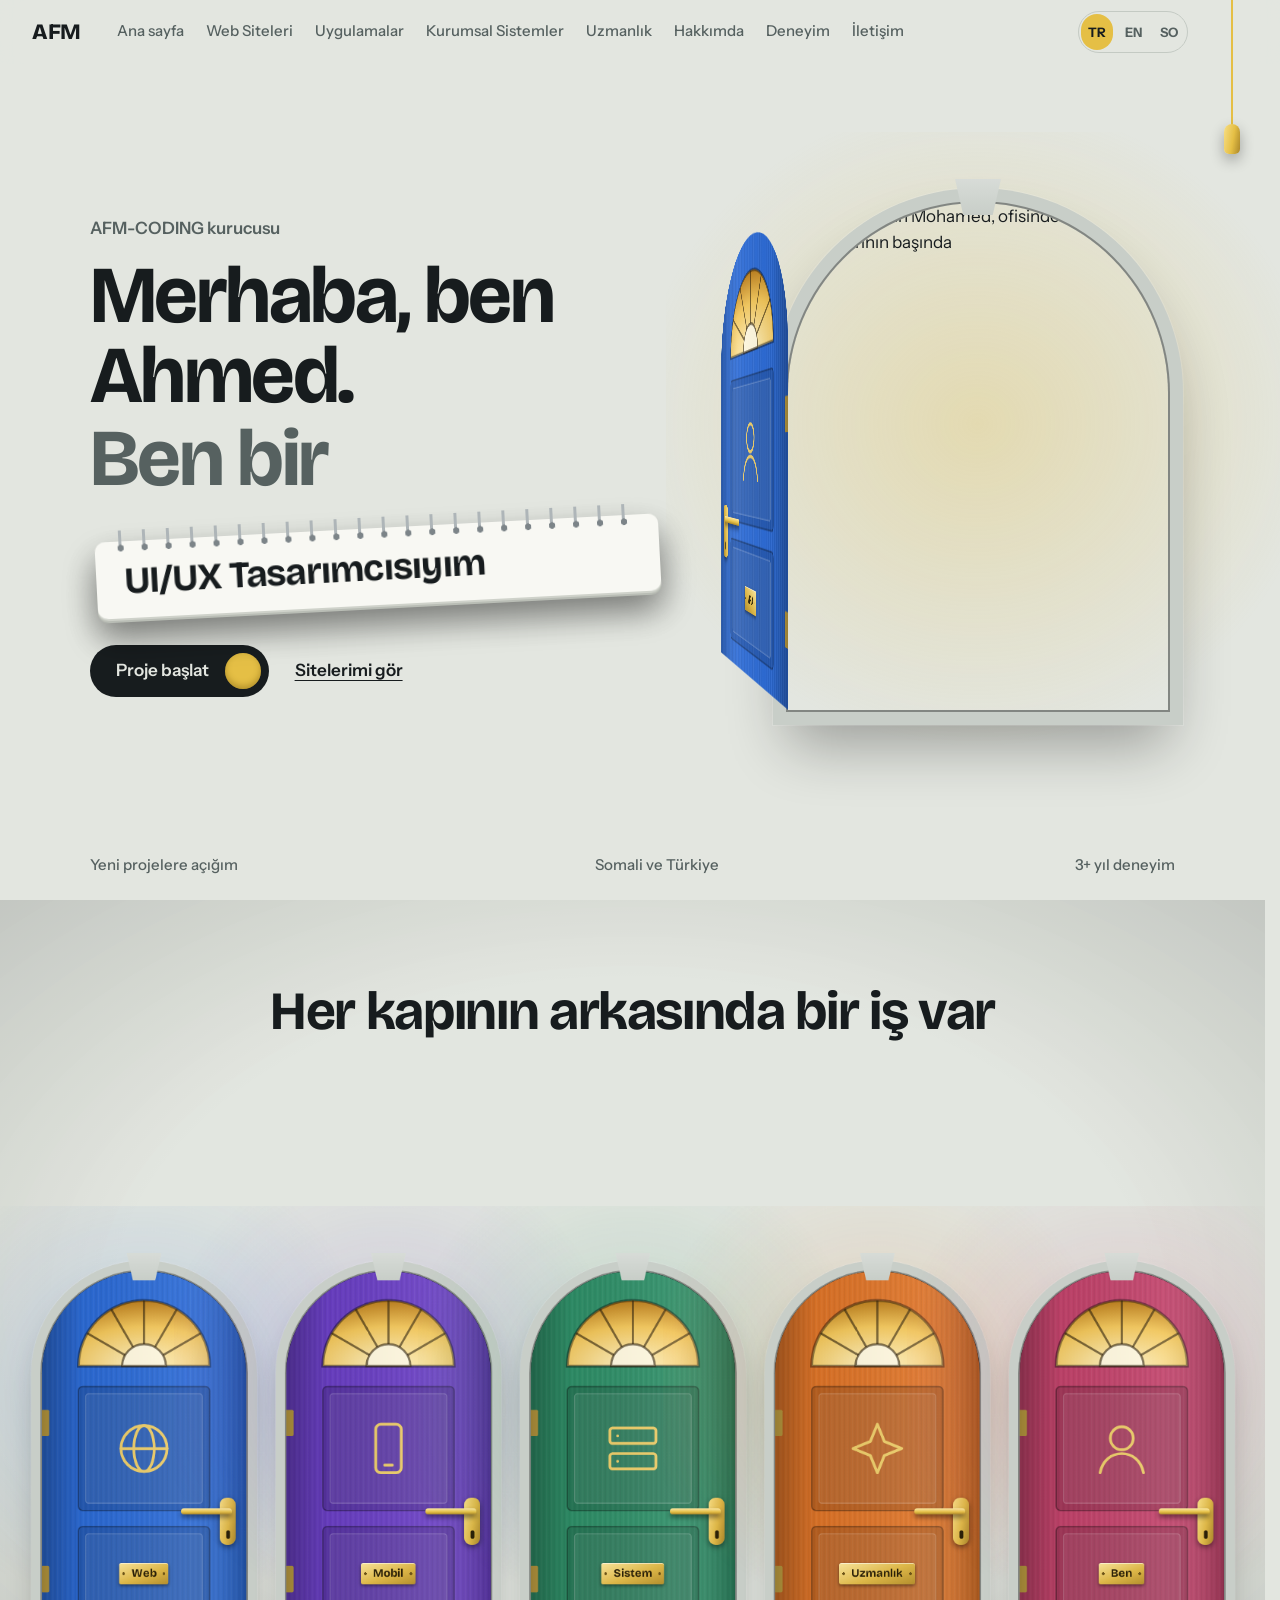
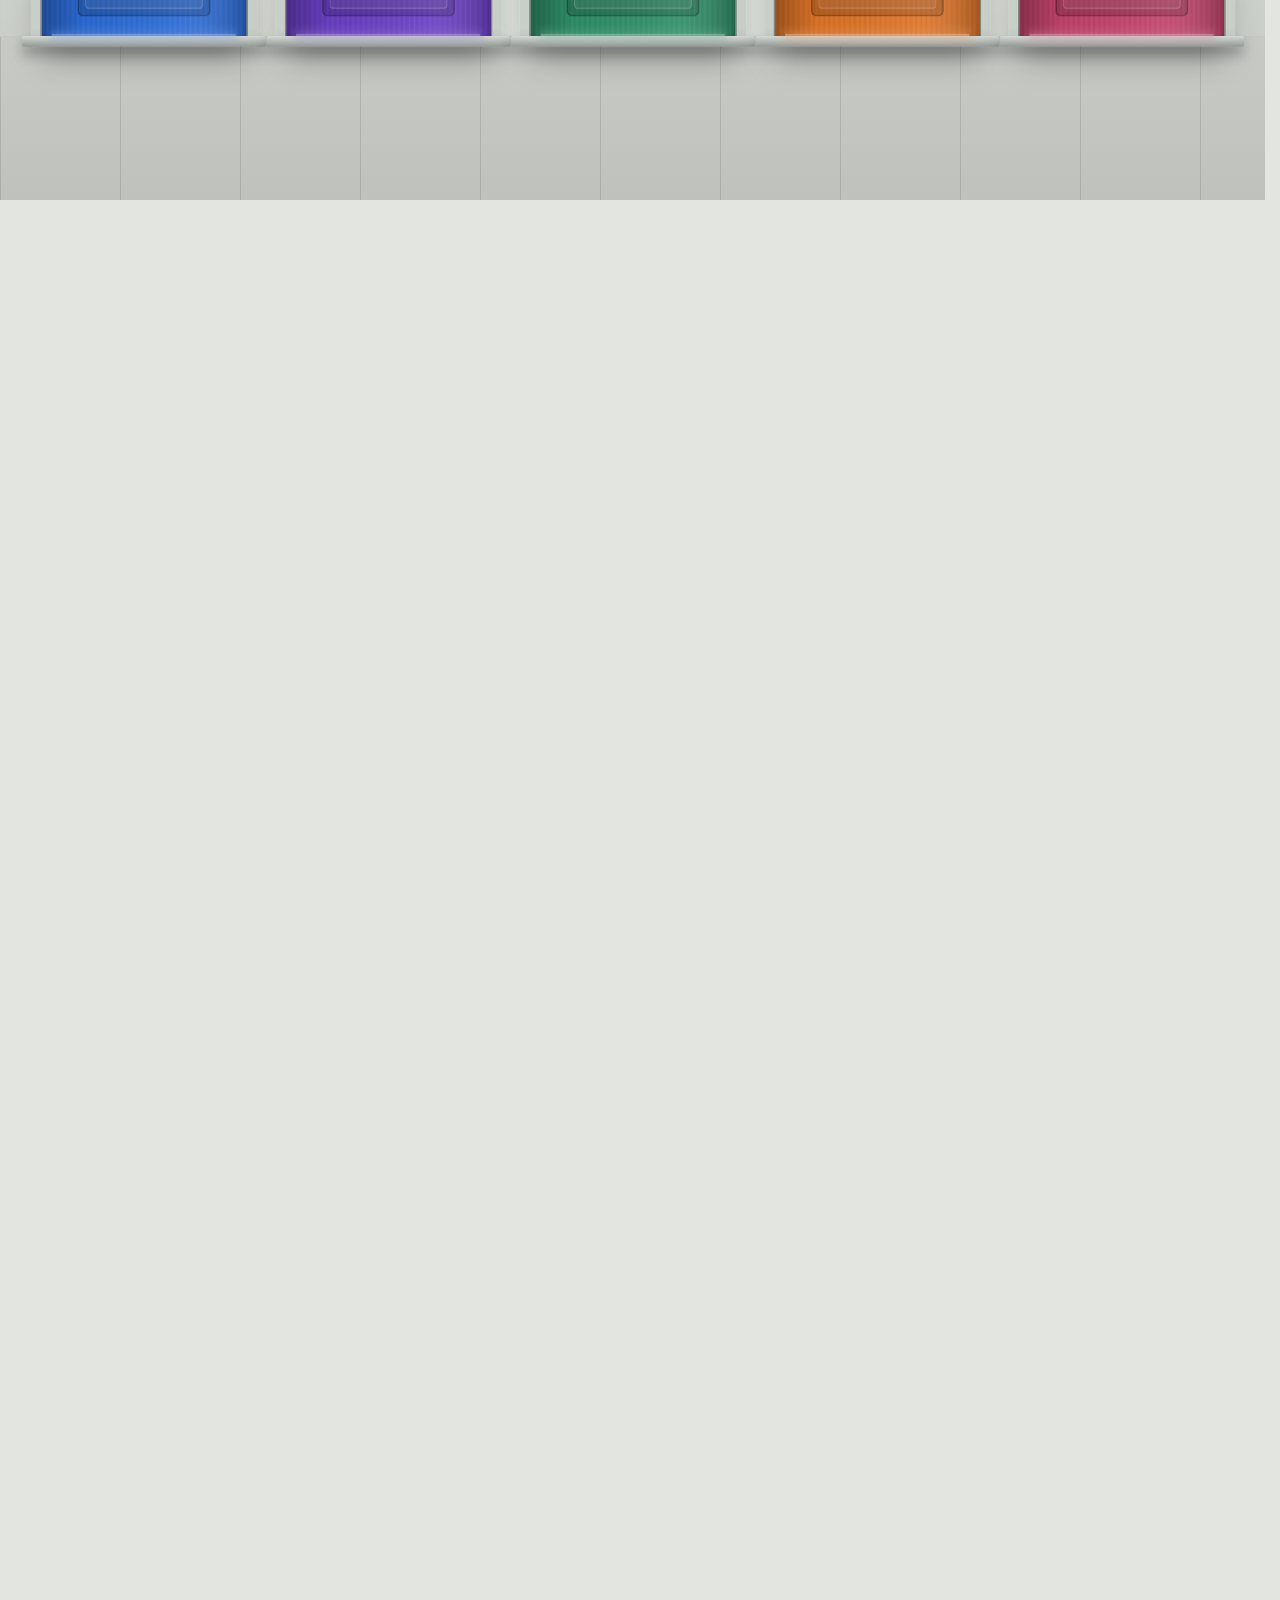
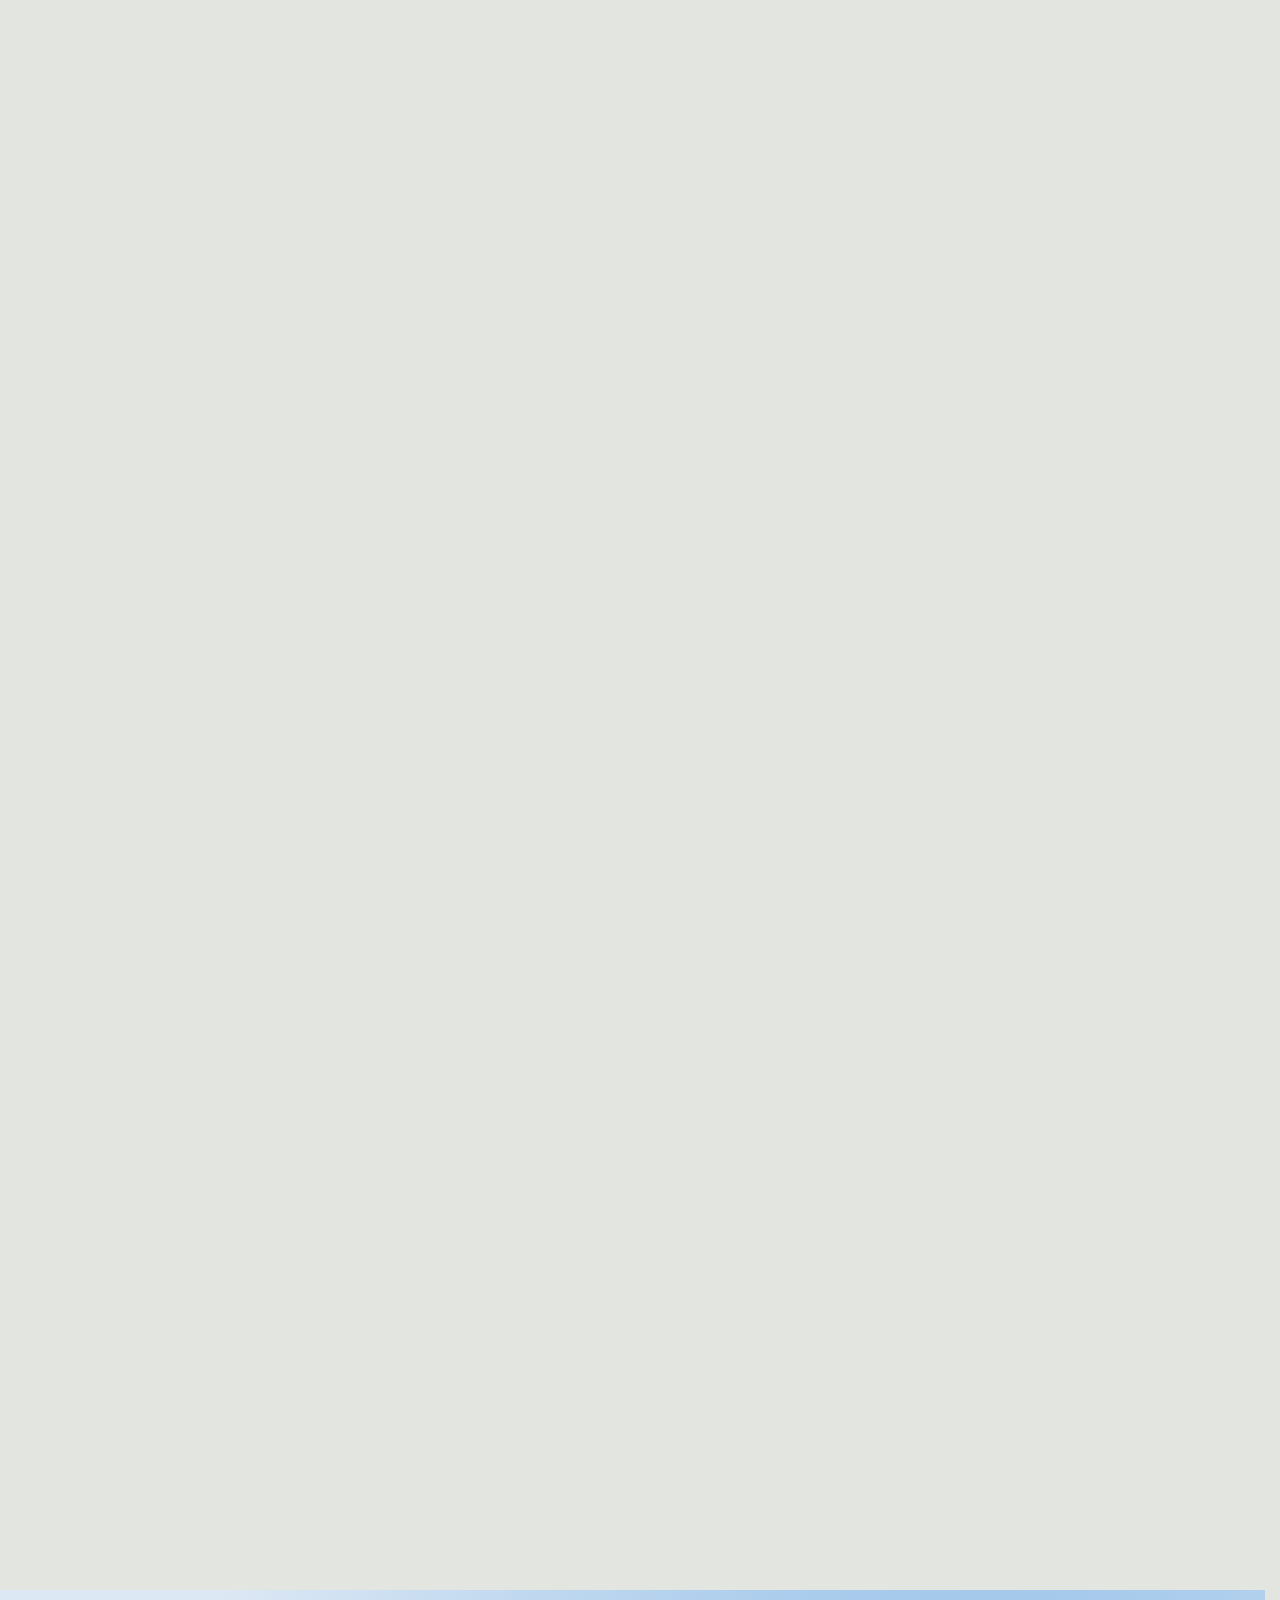
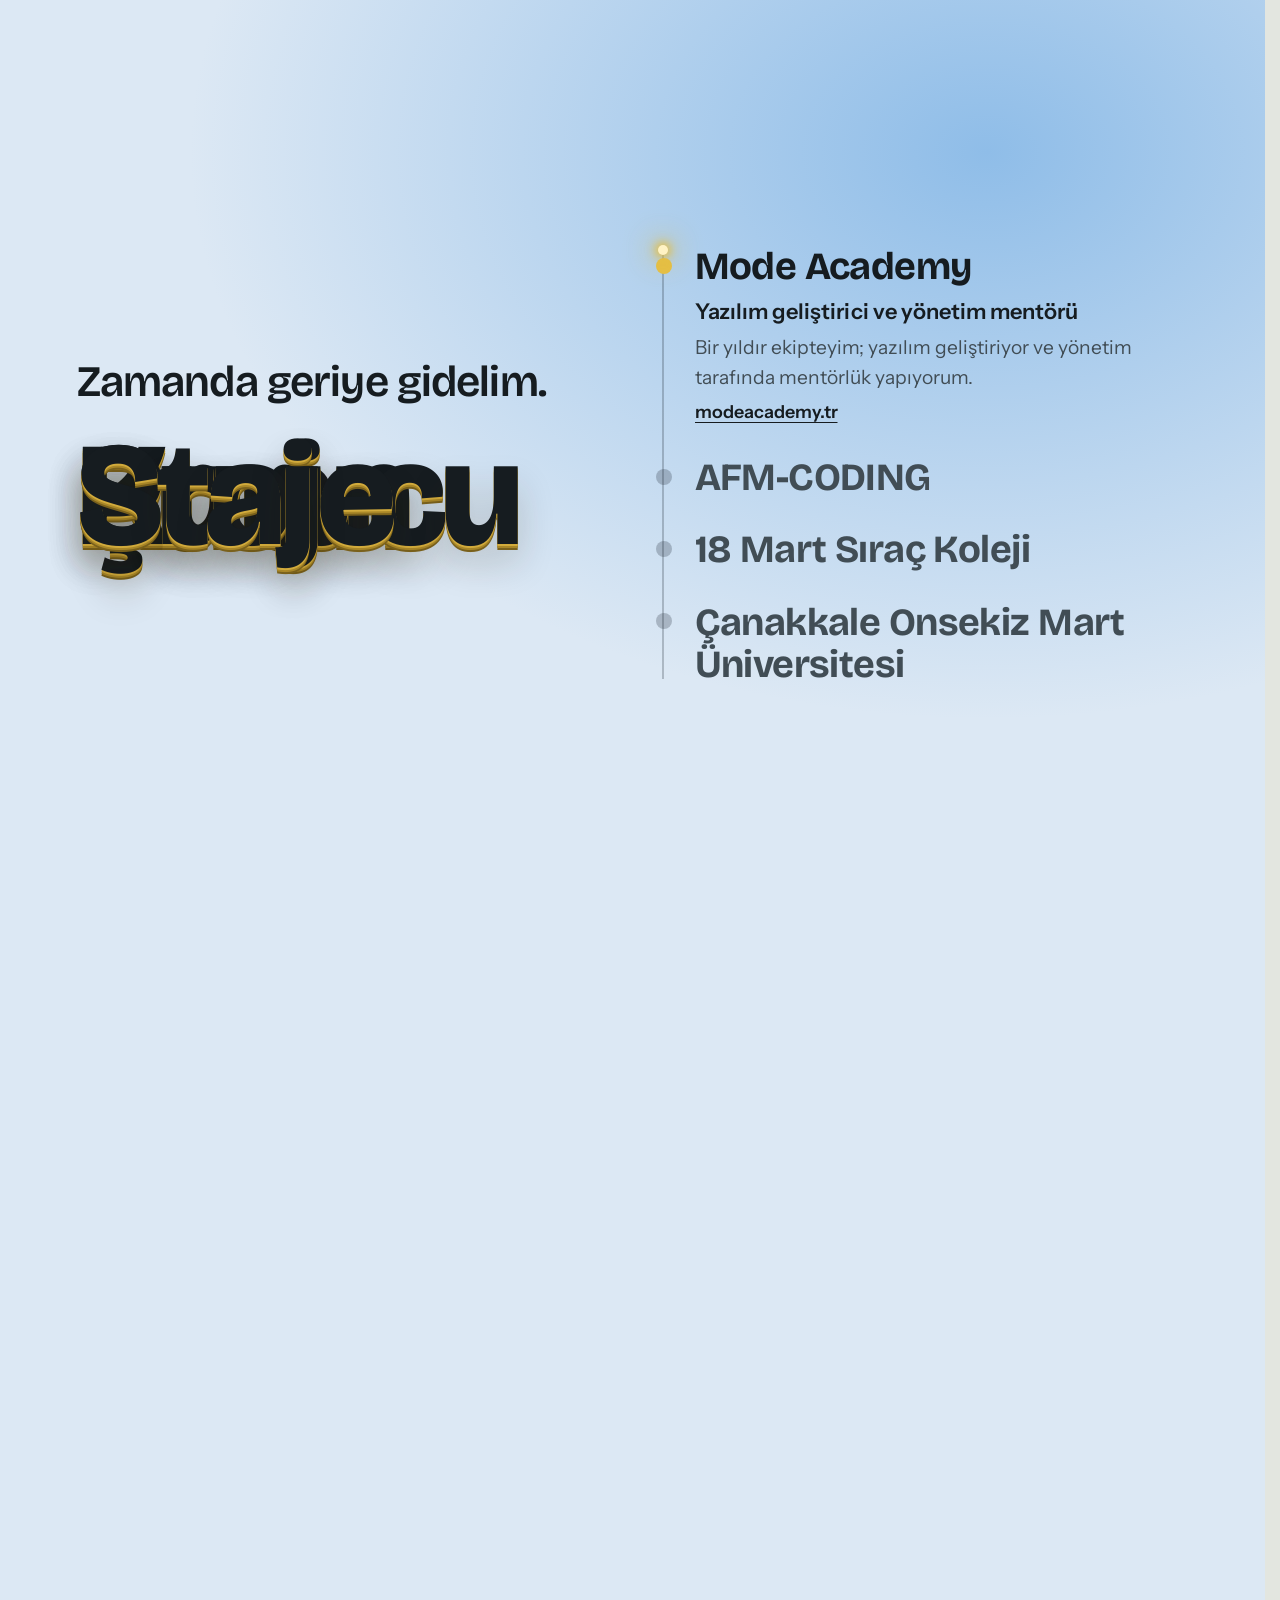
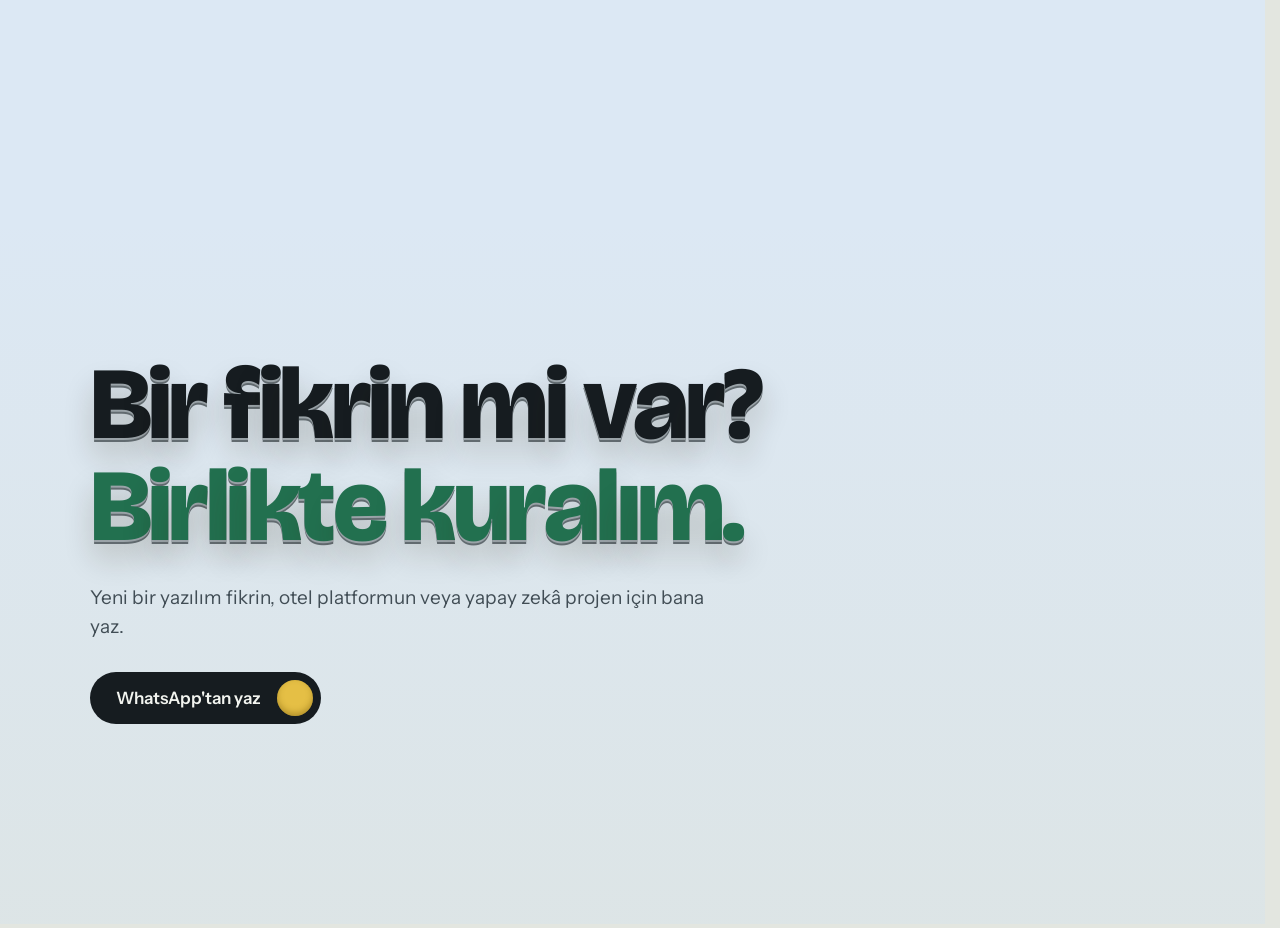
==== commit 21e6dc2f: "Yeni profil sitesi ana sayfa oldu; eski site /eski altında - Kapılı, üç dilli site artık afmcoding.c" ====
--- a/index.html
+++ b/index.html
@@ -1,46 +1,26 @@
-<!DOCTYPE html>
-<!-- Force GitHub Pages Build: 2026-08-10_16_30 -->
-<html lang="tr" class="scroll-smooth">
+<!doctype html>
+<html lang="tr">
 <head>
-    <meta charset="UTF-8">
-    <meta name="viewport" content="width=device-width, initial-scale=1.0">
-    <title>AFM-CODING | Ahmed Farah Mohamed — Full-Stack Developer & Founder</title>
-    <meta name="description" content="AFM-CODING (AFM Coding) kurucusu Ahmed Farah Mohamed: Full-Stack yazılım geliştirici. Kurumsal sistemler, otel yönetim yazılımı, UI/UX tasarımı ve yapay zekâ entegrasyonu.">
-    <meta name="keywords" content="AFM-CODING, AFM Coding, afmcoding, Ahmed Farah Mohamed, AFM, coding, Full-Stack Developer, yazılım geliştirici, Software Architecture, Web Development, AI Integration, Hotel Management Platform">
-    <meta name="author" content="Ahmed Farah Mohamed">
-    <link rel="canonical" href="https://afmcoding.com/">
-    <!-- Google: sayfayı dizine ekle, sonuçlarda ve Discover'da büyük görsel önizlemesi gösterebilsin -->
-    <meta name="robots" content="index, follow, max-image-preview:large, max-snippet:-1">
-    <meta name="google-site-verification" content="Gztli1sgKsof-LMKxJvAuh5WpLEWIP4DH27d_hDxGhc" />
-
-    <!-- Security & Content Security Policy (CSP) -->
-    <meta http-equiv="Content-Security-Policy" content="default-src 'self' https: data: 'unsafe-inline' 'unsafe-eval'; img-src 'self' https: data: blob:; font-src 'self' https: fonts.gstatic.com;">
-
-    <!-- Open Graph / Facebook / WhatsApp / LinkedIn Preview (görsel 1200x630, 300 KB altı: WhatsApp büyük dosyayı göstermez) -->
-    <meta property="og:type" content="website">
-    <meta property="og:site_name" content="AFM-CODING">
-    <meta property="og:locale" content="tr_TR">
-    <meta property="og:url" content="https://afmcoding.com/">
-    <meta property="og:title" content="AFM-CODING | Ahmed Farah Mohamed — Full-Stack Developer">
-    <meta property="og:description" content="AFM-CODING kurucusu Ahmed Farah Mohamed: Full-Stack yazılım geliştirici. Kurumsal sistemler, UI/UX tasarımı ve yapay zekâ entegrasyonu.">
-    <meta property="og:image" content="https://afmcoding.com/assets/og-image.jpg">
-    <meta property="og:image:secure_url" content="https://afmcoding.com/assets/og-image.jpg">
-    <meta property="og:image:type" content="image/jpeg">
-    <meta property="og:image:width" content="1200">
-    <meta property="og:image:height" content="630">
-    <meta property="og:image:alt" content="Ahmed Farah Mohamed — AFM-CODING, Full-Stack Developer & Founder">
-
-    <!-- Twitter / X Preview -->
-    <meta name="twitter:card" content="summary_large_image">
-    <meta name="twitter:url" content="https://afmcoding.com/">
-    <meta name="twitter:title" content="AFM-CODING | Ahmed Farah Mohamed — Full-Stack Developer">
-    <meta name="twitter:description" content="AFM-CODING kurucusu Ahmed Farah Mohamed: Full-Stack yazılım geliştirici. Kurumsal sistemler, UI/UX tasarımı ve yapay zekâ entegrasyonu.">
-    <meta name="twitter:image" content="https://afmcoding.com/assets/og-image.jpg">
-    <meta name="twitter:image:alt" content="Ahmed Farah Mohamed — AFM-CODING, Full-Stack Developer & Founder">
-    
-
-    <!-- Structured data: Google'a site adını, kişiyi ve markayı tanıtır -->
-    <script type="application/ld+json">
+<meta charset="utf-8">
+<meta name="viewport" content="width=device-width, initial-scale=1">
+<title>Ahmed Farah Mohamed | AFM-CODING</title>
+<meta name="description" content="AFM-CODING kurucusu Ahmed Farah Mohamed: full-stack geliştirici. Web siteleri, otel yönetim yazılımı, mobil uygulamalar ve yapay zekâ entegrasyonu.">
+<link rel="canonical" href="https://afmcoding.com/">
+<link rel="icon" type="image/png" href="assets/favicon-circle.png?v=20260810">
+<link rel="apple-touch-icon" href="assets/favicon-circle.png?v=20260810">
+<meta property="og:type" content="website">
+<meta property="og:site_name" content="AFM-CODING">
+<meta property="og:locale" content="tr_TR">
+<meta property="og:url" content="https://afmcoding.com/">
+<meta property="og:title" content="AFM-CODING | Ahmed Farah Mohamed, Full-Stack Developer">
+<meta property="og:description" content="AFM-CODING kurucusu Ahmed Farah Mohamed: full-stack geliştirici. Web siteleri, otel yönetim yazılımı, mobil uygulamalar ve yapay zekâ entegrasyonu.">
+<meta property="og:image" content="https://afmcoding.com/assets/og-image.jpg">
+<meta property="og:image:width" content="1200">
+<meta property="og:image:height" content="630">
+<meta name="twitter:card" content="summary_large_image">
+<meta name="twitter:title" content="AFM-CODING | Ahmed Farah Mohamed, Full-Stack Developer">
+<meta name="twitter:image" content="https://afmcoding.com/assets/og-image.jpg">
+<script type="application/ld+json">
     {
       "@context": "https://schema.org",
       "@graph": [
@@ -134,1093 +114,111 @@
       ]
     }
     </script>
-
-    <!-- Google Fonts -->
-    <link rel="preconnect" href="https://fonts.googleapis.com">
-    <link rel="preconnect" href="https://fonts.gstatic.com" crossorigin>
-    <link href="https://fonts.googleapis.com/css2?family=Plus+Jakarta+Sans:wght@300;400;500;600;700;800&family=Outfit:wght@400;500;600;700;800&display=swap" rel="stylesheet">
-    
-    <!-- Favicon (Official Circular Logo - Cache Busted) -->
-    <link rel="icon" type="image/png" href="assets/favicon-circle.png?v=20260810">
-    <link rel="shortcut icon" type="image/png" href="assets/favicon-circle.png?v=20260810">
-    <link rel="apple-touch-icon" href="assets/favicon-circle.png?v=20260810">
-
-    <!-- Custom Stylesheet -->
-    <link rel="stylesheet" href="style.css?v=20261105">
-
-    <!-- Tailwind CSS (derlenmiş; kaynak: tailwind.config.js, GitHub Actions her push'ta yeniden derler) -->
-    <link rel="stylesheet" href="assets/tailwind.css?v=20261017e">
+<script>
+  (function () {
+    var saved = null;
+    try { saved = localStorage.getItem('afm-theme'); } catch (e) {}
+    var dark = saved ? saved === 'dark' : matchMedia('(prefers-color-scheme: dark)').matches;
+    document.documentElement.dataset.theme = dark ? 'dark' : 'light';
+    if (!matchMedia('(prefers-reduced-motion: reduce)').matches) document.documentElement.classList.add('anim');
+  })();
+</script>
+<link rel="preconnect" href="https://fonts.googleapis.com">
+<link rel="preconnect" href="https://fonts.gstatic.com" crossorigin>
+<link href="https://fonts.googleapis.com/css2?family=Bricolage+Grotesque:opsz,wght@12..96,500..800&family=Instrument+Sans:wght@400..700&display=swap" rel="stylesheet">
+<link rel="stylesheet" href="styles.css">
 </head>
-<body class="bg-slate-50 text-slate-800 font-sans selection:bg-indigo-500 selection:text-white">
-
-    <!-- Ambient Background Blobs (Soft Light Glows) -->
-    <div class="fixed inset-0 overflow-hidden pointer-events-none z-0">
-        <div class="ambient-blob ambient-blob-1 absolute -top-40 -left-40 w-96 h-96 bg-indigo-200/50 rounded-full blur-3xl opacity-70"></div>
-        <div class="ambient-blob ambient-blob-2 absolute top-1/3 -right-40 w-96 h-96 bg-teal-200/50 rounded-full blur-3xl opacity-60"></div>
-        <div class="ambient-blob ambient-blob-3 absolute -bottom-40 left-1/3 w-96 h-96 bg-sky-200/50 rounded-full blur-3xl opacity-60"></div>
+<body>
+
+<button class="cord" id="cord" type="button" data-t-aria="lamp">
+  <span class="cord-line"><span class="cord-bead"></span></span>
+</button>
+
+<header class="nav" id="nav">
+  <a class="logo" href="#top" data-t-aria="homeAria">AFM</a>
+  <nav data-t-aria="menu" id="nav-links">
+    <a href="#top" data-t="home"></a>
+    <a href="#kapilar" class="only-small" data-t="doors"></a>
+    <a href="#deneyim" data-t="experience"></a>
+    <a href="#iletisim" data-t="contact"></a>
+  </nav>
+  <div class="lang" id="lang" role="group" aria-label="Dil, Language, Luqad">
+    <button type="button" data-lang="tr" aria-label="Türkçe">TR</button>
+    <button type="button" data-lang="en" aria-label="English">EN</button>
+    <button type="button" data-lang="so" aria-label="Soomaali">SO</button>
+  </div>
+</header>
+
+<main>
+  <section class="hero" id="top">
+    <div class="hero-text">
+      <p class="hero-role" data-t="heroRole"></p>
+      <h1 class="words" data-start="0" data-t="hi"></h1>
+      <p class="hero-am words" data-t="iam"></p>
+      <div class="pad" id="pad" aria-live="off"></div>
+      <div class="hero-actions">
+        <a class="pill" href="#iletisim"><span data-t="start"></span><span class="pill-knob" aria-hidden="true"></span></a>
+        <button class="textlink" type="button" id="see-sites" data-t="seeSites"></button>
+      </div>
     </div>
 
-    <!-- Navigation Header -->
-    <header class="sticky top-0 z-50 backdrop-blur-md bg-white/90 border-b border-slate-200/80 transition-all duration-300">
-        <div class="max-w-7xl mx-auto px-4 sm:px-6 h-16 sm:h-20 flex items-center justify-between">
-            <!-- Brand / Logo -->
-            <a href="#" class="group flex items-center tracking-tight">
-                <span class="font-outfit text-xl sm:text-2xl font-extrabold leading-none text-blue-950 hover:text-indigo-600 transition-colors">AFM</span>
-            </a>
-
-            <!-- Navigation Links (Desktop) -->
-            <nav class="hidden lg:flex items-center gap-5 xl:gap-7 text-sm font-semibold text-slate-600">
-                <a href="#about" class="hover:text-indigo-600 transition-colors" data-i18n="nav.about">Hakkımda</a>
-                <a href="#sites" class="hover:text-indigo-600 transition-colors" data-i18n="nav.sites">Siteler</a>
-                <a href="#projects" class="hover:text-indigo-600 transition-colors" data-i18n="nav.projects">Projeler</a>
-                <a href="#experience" class="hover:text-indigo-600 transition-colors" data-i18n="nav.experience">Deneyim</a>
-                <a href="#skills" class="hover:text-indigo-600 transition-colors" data-i18n="nav.skills">Uzmanlıklar</a>
-                <a href="#contact" class="hover:text-indigo-600 transition-colors" data-i18n="nav.contact">İletişim</a>
-            </nav>
-
-            <!-- Language Switcher & Action -->
-            <div class="flex items-center gap-2 sm:gap-3">
-
-                <!-- Language Selector Dropdown -->
-                <div class="relative">
-                    <button id="lang-btn" class="flex items-center gap-1.5 px-2.5 py-1.5 rounded-lg bg-slate-100 border border-slate-200 text-slate-700 text-xs font-bold hover:bg-slate-200 transition-colors">
-                        <span id="current-flag">🇹🇷</span>
-                        <span id="current-lang-code">TR</span>
-                        <svg class="w-3.5 h-3.5 text-slate-500" fill="none" stroke="currentColor" viewBox="0 0 24 24"><path stroke-linecap="round" stroke-linejoin="round" stroke-width="2" d="M19 9l-7 7-7-7"></path></svg>
-                    </button>
-                    <div id="lang-dropdown" class="hidden absolute right-0 mt-2 w-36 bg-white border border-slate-200 rounded-xl shadow-xl py-1 z-50">
-                        <button onclick="setLanguage('tr')" class="w-full px-4 py-2 text-left text-xs font-semibold hover:bg-indigo-50 hover:text-indigo-600 flex items-center gap-2">
-                            <span>🇹🇷</span> Türkçe
-                        </button>
-                        <button onclick="setLanguage('en')" class="w-full px-4 py-2 text-left text-xs font-semibold hover:bg-indigo-50 hover:text-indigo-600 flex items-center gap-2">
-                            <span>🇬🇧</span> English
-                        </button>
-                        <button onclick="setLanguage('so')" class="w-full px-4 py-2 text-left text-xs font-semibold hover:bg-indigo-50 hover:text-indigo-600 flex items-center gap-2">
-                            <span>🇸🇴</span> Soomaali
-                        </button>
-                    </div>
-                </div>
-
-                <!-- GitHub Profile Link Button -->
-                <a href="https://github.com/AHMETfarah22" target="_blank" rel="noopener noreferrer" class="hidden sm:inline-flex items-center gap-1.5 px-3.5 py-2.5 rounded-xl bg-slate-900 hover:bg-slate-800 text-white font-bold text-xs shadow-md shadow-slate-900/15 transition-all duration-200 hover:scale-105" title="GitHub: @AHMETfarah22">
-                    <svg class="w-4 h-4 fill-current" viewBox="0 0 24 24"><path fill-rule="evenodd" clip-rule="evenodd" d="M12 2C6.477 2 2 6.484 2 12.017c0 4.425 2.865 8.18 6.839 9.504.5.092.682-.217.682-.483 0-.237-.008-.868-.013-1.703-2.782.605-3.369-1.343-3.369-1.343-.454-1.158-1.11-1.466-1.11-1.466-.908-.62.069-.608.069-.608 1.003.07 1.53 1.032 1.53 1.032.892 1.53 2.341 1.088 2.91.832.092-.647.35-1.088.636-1.338-2.22-.253-4.555-1.113-4.555-4.951 0-1.093.39-1.988 1.029-2.688-.103-.253-.446-1.272.098-2.65 0 0 .84-.27 2.75 1.026A9.564 9.564 0 0112 6.844c.85.004 1.705.115 2.504.337 1.909-1.296 2.747-1.027 2.747-1.027.546 1.379.202 2.398.1 2.651.64.7 1.028 1.595 1.028 2.688 0 3.848-2.339 4.695-4.566 4.943.359.309.678.92.678 1.855 0 1.338-.012 2.419-.012 2.747 0 .268.18.58.688.482A10.019 10.019 0 0022 12.017C22 6.484 17.522 2 12 2z"/></svg>
-                    <span class="hidden xl:inline">GitHub</span>
-                </a>
-
-                <a href="#sites" class="nav-sites hidden lg:inline-flex">
-                    <span class="relative flex w-2 h-2">
-                        <span class="animate-ping absolute inline-flex h-full w-full rounded-full bg-emerald-400 opacity-75"></span>
-                        <span class="relative inline-flex rounded-full w-2 h-2 bg-emerald-500"></span>
-                    </span>
-                    <span data-i18n="nav.sitesBtn">Sitelerim</span>
-                    <span class="nav-sites-count" data-site-count>5</span>
-                </a>
-
-                <a href="#contact" class="hidden sm:inline-flex items-center justify-center whitespace-nowrap px-4 sm:px-5 py-2 sm:py-2.5 rounded-xl bg-gradient-to-r from-sky-500 to-indigo-600 hover:from-sky-600 hover:to-indigo-700 text-white font-bold text-xs sm:text-sm tracking-wide shadow-lg shadow-sky-500/25 transition-all duration-200" data-i18n="nav.cta">
-                    İletişime Geç
-                </a>
-
-                <!-- Mobile Hamburger Toggle Button -->
-                <button id="mobile-menu-btn" class="lg:hidden p-2 rounded-xl bg-indigo-50 border border-indigo-200 text-indigo-700 hover:bg-indigo-100 transition-colors flex items-center justify-center shadow-sm" aria-label="Menu">
-                    <svg class="w-6 h-6" fill="none" stroke="currentColor" viewBox="0 0 24 24">
-                        <path stroke-linecap="round" stroke-linejoin="round" stroke-width="2" d="M4 6h16M4 12h16M4 18h16"></path>
-                    </svg>
-                </button>
-            </div>
+    <div class="hero-door">
+      <div class="hero-arch">
+        <img src="https://afmcoding.com/assets/ahmed-farah-mohamed-afm-coding.jpg" width="896" height="1195" data-t-alt="portrait" alt="">
+        <span class="keystone" aria-hidden="true"></span>
+        <span class="hero-leaf" aria-hidden="true"><span class="plaque">AFM</span><span class="plate"></span><span class="handle"></span></span>
+      </div>
+    </div>
+
+    <ul class="hero-strip">
+      <li data-t="strip1"></li>
+      <li data-t="strip2"></li>
+      <li data-t="strip3"></li>
+    </ul>
+  </section>
+
+  <section class="doors" id="kapilar">
+    <div class="stage" id="stage">
+      <h2 class="words" data-t="doorsTitle"></h2>
+      <div class="rail" id="rail"></div>
+      <div class="floor" aria-hidden="true"></div>
+      <div class="infos" id="infos"></div>
+    </div>
+  </section>
+
+  <div class="night">
+    <section class="past" id="deneyim">
+      <div class="past-stage" id="past-stage">
+        <div class="past-left">
+          <h2 class="words" data-t="pastTitle"></h2>
+          <p class="past-big" id="past-big" aria-hidden="true"></p>
         </div>
-
-        <!-- Mobile Navigation Drawer -->
-        <div id="mobile-menu" class="hidden lg:hidden fixed inset-x-0 top-16 sm:top-20 bg-white/95 backdrop-blur-xl border-b border-slate-200 p-5 shadow-2xl z-40 space-y-4 transition-all duration-300">
-            <nav class="flex flex-col space-y-1.5 font-semibold text-slate-700 text-base">
-                <a href="#about" onclick="closeMobileMenu()" class="px-4 py-2.5 rounded-xl hover:bg-indigo-50 hover:text-indigo-600 transition-colors" data-i18n="nav.about">Hakkımda</a>
-                <a href="#sites" onclick="closeMobileMenu()" class="px-4 py-2.5 rounded-xl hover:bg-indigo-50 hover:text-indigo-600 transition-colors" data-i18n="nav.sites">Siteler</a>
-                <a href="#projects" onclick="closeMobileMenu()" class="px-4 py-2.5 rounded-xl hover:bg-indigo-50 hover:text-indigo-600 transition-colors" data-i18n="nav.projects">Projeler</a>
-                <a href="#experience" onclick="closeMobileMenu()" class="px-4 py-2.5 rounded-xl hover:bg-indigo-50 hover:text-indigo-600 transition-colors" data-i18n="nav.experience">Deneyim</a>
-                <a href="#skills" onclick="closeMobileMenu()" class="px-4 py-2.5 rounded-xl hover:bg-indigo-50 hover:text-indigo-600 transition-colors" data-i18n="nav.skills">Uzmanlıklar</a>
-                <a href="#contact" onclick="closeMobileMenu()" class="px-4 py-2.5 rounded-xl hover:bg-indigo-50 hover:text-indigo-600 transition-colors" data-i18n="nav.contact">İletişim</a>
-            </nav>
-            <div class="pt-3 border-t border-slate-200/80 flex flex-col gap-2">
-                <a href="https://github.com/AHMETfarah22" target="_blank" rel="noopener noreferrer" class="w-full py-3 rounded-xl bg-slate-900 hover:bg-slate-800 text-white font-bold text-sm tracking-wide shadow-md flex items-center justify-center gap-2">
-                    <svg class="w-4 h-4 fill-current" viewBox="0 0 24 24"><path fill-rule="evenodd" clip-rule="evenodd" d="M12 2C6.477 2 2 6.484 2 12.017c0 4.425 2.865 8.18 6.839 9.504.5.092.682-.217.682-.483 0-.237-.008-.868-.013-1.703-2.782.605-3.369-1.343-3.369-1.343-.454-1.158-1.11-1.466-1.11-1.466-.908-.62.069-.608.069-.608 1.003.07 1.53 1.032 1.53 1.032.892 1.53 2.341 1.088 2.91.832.092-.647.35-1.088.636-1.338-2.22-.253-4.555-1.113-4.555-4.951 0-1.093.39-1.988 1.029-2.688-.103-.253-.446-1.272.098-2.65 0 0 .84-.27 2.75 1.026A9.564 9.564 0 0112 6.844c.85.004 1.705.115 2.504.337 1.909-1.296 2.747-1.027 2.747-1.027.546 1.379.202 2.398.1 2.651.64.7 1.028 1.595 1.028 2.688 0 3.848-2.339 4.695-4.566 4.943.359.309.678.92.678 1.855 0 1.338-.012 2.419-.012 2.747 0 .268.18.58.688.482A10.019 10.019 0 0022 12.017C22 6.484 17.522 2 12 2z"/></svg>
-                    <span>GitHub @AHMETfarah22</span>
-                </a>
-                <a href="tel:+905416264074" class="w-full py-3 rounded-xl bg-emerald-600 hover:bg-emerald-700 text-white font-bold text-sm tracking-wide shadow-md flex items-center justify-center gap-2">
-                    <svg class="w-4 h-4" fill="none" stroke="currentColor" viewBox="0 0 24 24"><path stroke-linecap="round" stroke-linejoin="round" stroke-width="2" d="M3 5a2 2 0 012-2h3.28a1 1 0 01.948.684l1.498 4.493a1 1 0 01-.502 1.21l-2.257 1.13a11.042 11.042 0 005.516 5.516l1.13-2.257a1 1 0 011.21-.502l4.493 1.498a1 1 0 01.684.949V19a2 2 0 01-2 2h-1C9.716 21 3 14.284 3 6V5z"></path></svg>
-                    <span>Ara: +90 541 626 4074</span>
-                </a>
-                <a href="#contact" onclick="closeMobileMenu()" class="w-full py-3 rounded-xl bg-gradient-to-r from-sky-500 to-indigo-600 text-white font-bold text-sm tracking-wide shadow-md flex items-center justify-center gap-2" data-i18n="nav.cta">
-                    İletişime Geç
-                </a>
-            </div>
-        </div>
-
-        <div id="scroll-progress" class="scroll-progress" aria-hidden="true"></div>
-    </header>
-
-    <!-- Main Content Container -->
-    <main class="relative z-10 space-y-16 sm:space-y-24 py-6 sm:py-12 overflow-x-hidden w-full">
-
-        <!-- HERO SECTION -->
-        <section id="about" class="max-w-7xl mx-auto px-4 sm:px-6">
-            <div class="bg-gradient-to-br from-white via-slate-50/90 to-indigo-50/60 rounded-3xl border border-slate-200/90 p-6 sm:p-10 lg:p-14 shadow-2xl shadow-indigo-500/5 grid lg:grid-cols-12 gap-8 lg:gap-12 items-center relative overflow-visible">
-                
-                <!-- Ambient Glow Behind Container -->
-                <div class="absolute -top-12 -right-12 w-96 h-96 bg-indigo-400/10 rounded-full blur-3xl pointer-events-none"></div>
-                <div class="absolute -bottom-12 -left-12 w-96 h-96 bg-teal-400/10 rounded-full blur-3xl pointer-events-none"></div>
-
-                <!-- Hero Text Content -->
-                <div class="lg:col-span-7 space-y-6 z-10 order-2 lg:order-1">
-                    <!-- Badge Header -->
-                    <div class="intro inline-flex items-center gap-2.5 px-4 py-1.5 rounded-full bg-indigo-50 border border-indigo-200/80 text-indigo-700 text-xs font-extrabold uppercase tracking-widest shadow-sm" style="--d: 0ms">
-                        <span class="relative flex h-2 w-2">
-                            <span class="animate-ping absolute inline-flex h-full w-full rounded-full bg-indigo-400 opacity-75"></span>
-                            <span class="relative inline-flex rounded-full h-2 w-2 bg-indigo-600"></span>
-                        </span>
-                        <span data-i18n="hero.badge">ABOUT ME</span>
-                    </div>
-
-                    <!-- Main Title & Taglines -->
-                    <div>
-                        <h1 class="text-3xl sm:text-4xl lg:text-6xl font-extrabold font-outfit text-slate-900 tracking-tight leading-[1.15]">
-                            <span class="intro block mb-2 text-sm sm:text-base font-bold font-sans text-indigo-600 tracking-wide" style="--d: 80ms">Ahmed Farah Mohamed · AFM-CODING</span>
-                            <span class="line-mask"><span style="--d: 160ms"><span data-i18n="hero.titleLine1">Kodun Arkasındaki</span></span></span>
-                            <span class="line-mask"><span style="--d: 260ms"><span class="bg-gradient-to-r from-indigo-600 via-sky-500 to-emerald-500 bg-clip-text text-transparent animate-shimmer" data-i18n="hero.titleLine2">Geliştirici</span></span></span>
-                        </h1>
-                    </div>
-
-                    <!-- Bio Intro Snippet -->
-                    <p class="intro text-base sm:text-lg text-slate-600 leading-relaxed font-normal max-w-2xl" style="--d: 460ms" data-i18n="hero.desc">
-                        AFM-CODING'in kurucusu ve Full-Stack geliştirici. Kurumsal sistem mimarisi, UI/UX tasarımı ve yapay zeka entegrasyonu alanlarında uçtan uca modern çözümler üretiyorum.
-                    </p>
-
-                    <!-- Tech Stack Pills -->
-                    <div class="intro flex flex-wrap items-center gap-2 pt-1" style="--d: 540ms">
-                        <span class="px-3 py-1 rounded-lg bg-slate-100 text-slate-700 text-xs font-bold border border-slate-200/80">💻 Full-Stack</span>
-                        <span class="px-3 py-1 rounded-lg bg-indigo-50 text-indigo-700 text-xs font-bold border border-indigo-100">🏨 Hotel Systems ERP</span>
-                        <span class="px-3 py-1 rounded-lg bg-teal-50 text-teal-700 text-xs font-bold border border-teal-100">🤖 AI Integration</span>
-                        <span class="px-3 py-1 rounded-lg bg-sky-50 text-sky-700 text-xs font-bold border border-sky-100">🎨 UI/UX Architecture</span>
-                    </div>
-
-                    <!-- CTA Buttons & Quick Actions -->
-                    <div class="intro pt-4 flex flex-wrap items-center gap-3 sm:gap-4" style="--d: 620ms">
-                        <a href="#sites" class="px-6 sm:px-7 py-3.5 sm:py-4 rounded-2xl bg-gradient-to-r from-indigo-600 to-sky-600 hover:from-indigo-700 hover:to-sky-700 text-white font-bold text-xs sm:text-sm shadow-xl shadow-indigo-500/25 hover:shadow-indigo-500/40 transition-all duration-300 hover:scale-[1.02] flex items-center gap-2 group">
-                            <span data-i18n="hero.btnSites">Sitelerimi gör</span>
-                            <svg class="w-4 h-4 group-hover:translate-x-1 transition-transform" fill="none" stroke="currentColor" viewBox="0 0 24 24"><path stroke-linecap="round" stroke-linejoin="round" stroke-width="2" d="M14 5l7 7m0 0l-7 7m7-7H3"></path></svg>
-                        </a>
-                        <a href="https://github.com/AHMETfarah22" target="_blank" rel="noopener noreferrer" class="px-5 sm:px-6 py-3.5 sm:py-4 rounded-2xl bg-slate-900 hover:bg-slate-800 text-white font-bold text-xs sm:text-sm shadow-xl shadow-slate-900/15 transition-all duration-300 hover:scale-[1.02] flex items-center gap-2 group">
-                            <svg class="w-4 h-4 fill-current group-hover:rotate-12 transition-transform" viewBox="0 0 24 24"><path fill-rule="evenodd" clip-rule="evenodd" d="M12 2C6.477 2 2 6.484 2 12.017c0 4.425 2.865 8.18 6.839 9.504.5.092.682-.217.682-.483 0-.237-.008-.868-.013-1.703-2.782.605-3.369-1.343-3.369-1.343-.454-1.158-1.11-1.466-1.11-1.466-.908-.62.069-.608.069-.608 1.003.07 1.53 1.032 1.53 1.032.892 1.53 2.341 1.088 2.91.832.092-.647.35-1.088.636-1.338-2.22-.253-4.555-1.113-4.555-4.951 0-1.093.39-1.988 1.029-2.688-.103-.253-.446-1.272.098-2.65 0 0 .84-.27 2.75 1.026A9.564 9.564 0 0112 6.844c.85.004 1.705.115 2.504.337 1.909-1.296 2.747-1.027 2.747-1.027.546 1.379.202 2.398.1 2.651.64.7 1.028 1.595 1.028 2.688 0 3.848-2.339 4.695-4.566 4.943.359.309.678.92.678 1.855 0 1.338-.012 2.419-.012 2.747 0 .268.18.58.688.482A10.019 10.019 0 0022 12.017C22 6.484 17.522 2 12 2z"/></svg>
-                            <span>GitHub</span>
-                        </a>
-                        <a href="#details" class="px-5 sm:px-6 py-3.5 sm:py-4 rounded-2xl bg-white hover:bg-slate-50 text-slate-800 font-bold text-xs sm:text-sm border border-slate-300 shadow-sm transition-all duration-300 hover:scale-[1.02] flex items-center gap-1.5">
-                            <span data-i18n="hero.btnDetails">Hızlı Detaylar</span>
-                            <svg class="w-4 h-4 text-slate-400" fill="none" stroke="currentColor" viewBox="0 0 24 24"><path stroke-linecap="round" stroke-linejoin="round" stroke-width="2" d="M19 9l-7 7-7-7"></path></svg>
-                        </a>
-                    </div>
-
-                    <!-- Quick Key Metrics (Glass Cards) -->
-                    <div class="intro pt-8 border-t border-slate-200/80 grid grid-cols-3 gap-4 sm:gap-6 max-w-lg" style="--d: 700ms">
-                        <div class="p-3.5 rounded-2xl bg-white/70 border border-slate-200/80 shadow-sm text-center sm:text-left">
-                            <div class="text-2xl lg:text-3xl font-extrabold font-outfit text-slate-900">3+</div>
-                            <div class="text-xs font-bold text-slate-500 mt-1" data-i18n="stats.exp">Yıl Deneyim</div>
-                        </div>
-                        <div class="p-3.5 rounded-2xl bg-indigo-50/50 border border-indigo-100 shadow-sm text-center sm:text-left">
-                            <div class="text-2xl lg:text-3xl font-extrabold font-outfit text-indigo-600">100%</div>
-                            <div class="text-xs font-bold text-indigo-900/70 mt-1" data-i18n="stats.quality">Kalite & Etki</div>
-                        </div>
-                        <div class="p-3.5 rounded-2xl bg-teal-50/50 border border-teal-100 shadow-sm text-center sm:text-left">
-                            <div class="text-2xl lg:text-3xl font-extrabold font-outfit text-teal-600">AFM</div>
-                            <div class="text-xs font-bold text-teal-900/70 mt-1" data-i18n="stats.founder">Coding Kurucusu</div>
-                        </div>
-                    </div>
-                </div>
-
-                <!-- Hero Profile Card / Visual -->
-                <div class="lg:col-span-5 flex justify-center z-10 order-1 lg:order-2">
-                    <div class="hero-visual intro-photo relative w-full max-w-md py-4 sm:py-8 pb-4 sm:pb-16" style="--d: 150ms">
-
-                        <!-- Orbiting Glow Rings -->
-                        <div class="absolute inset-0 flex items-center justify-center pointer-events-none">
-                            <div class="w-[108%] h-[108%] rounded-full border border-indigo-300/40 animate-spin-slow"></div>
-                            <div class="absolute w-[122%] h-[122%] rounded-full border border-dashed border-sky-300/40 animate-spin-slower"></div>
-                        </div>
-
-                        <!-- Ambient Glow Behind Card -->
-                        <div class="absolute inset-4 rounded-3xl bg-gradient-to-tr from-indigo-500 via-sky-400 to-teal-400 opacity-25 blur-2xl animate-pulse"></div>
-
-                        <!-- Floating Project Snapshot: Top-Left -->
-                        <div class="hidden sm:block absolute -left-10 top-4 z-20 animate-float-slow">
-                            <div class="glass-pill rounded-2xl p-2 shadow-2xl rotate-[-8deg] hover:rotate-0 hover:scale-110 transition-all duration-300 w-32 group">
-                                <div class="relative overflow-hidden rounded-xl">
-                                    <img src="assets/hotel-app.webp" alt="ORYS Hotel Management" class="w-full h-20 object-cover group-hover:scale-105 transition-transform">
-                                    <span class="absolute top-1 left-1 px-1.5 py-0.5 rounded bg-indigo-600/90 text-white text-[8px] font-bold">LIVE</span>
-                                </div>
-                                <div class="text-[10px] font-extrabold text-slate-800 mt-1.5 text-center tracking-wide">ORYS HOTEL</div>
-                            </div>
-                        </div>
-
-                        <!-- Floating Project Snapshot: Right -->
-                        <div class="hidden sm:block absolute -right-8 top-1/3 z-20 animate-float-slower">
-                            <div class="glass-pill rounded-2xl p-2 shadow-2xl rotate-[6deg] hover:rotate-0 hover:scale-110 transition-all duration-300 w-32 group">
-                                <div class="relative overflow-hidden rounded-xl">
-                                    <img src="assets/tscan-phones.webp" alt="TScan" class="w-full h-20 object-cover group-hover:scale-105 transition-transform">
-                                    <span class="absolute top-1 left-1 px-1.5 py-0.5 rounded bg-teal-600/90 text-white text-[8px] font-bold">AI APP</span>
-                                </div>
-                                <div class="text-[10px] font-extrabold text-slate-800 mt-1.5 text-center tracking-wide">TSCAN</div>
-                            </div>
-                        </div>
-
-                        <!-- Card Surface -->
-                        <div class="relative z-10 bg-white rounded-3xl p-5 border border-slate-200/90 shadow-2xl shadow-slate-300/60 group">
-                            <div class="relative rounded-2xl overflow-hidden aspect-[4/5] bg-slate-100 ring-1 ring-slate-200">
-                                <img src="assets/ahmed-farah-mohamed-afm-coding.jpg" alt="AFM-CODING kurucusu Ahmed Farah Mohamed, ofisinde dizüstü bilgisayarının başında" width="896" height="1195" fetchpriority="high" class="w-full h-full object-cover object-center group-hover:scale-105 transition-transform duration-700">
-                                <div class="absolute inset-0 bg-gradient-to-t from-indigo-950/30 via-transparent to-transparent"></div>
-                            </div>
-
-                            <!-- Availability Badge -->
-                            <div class="absolute -bottom-3.5 left-1/2 -translate-x-1/2 flex items-center gap-2 bg-white px-4 py-2 rounded-full shadow-xl border border-slate-200/80 whitespace-nowrap">
-                                <span class="relative flex w-2.5 h-2.5">
-                                    <span class="animate-ping absolute inline-flex h-full w-full rounded-full bg-emerald-400 opacity-75"></span>
-                                    <span class="relative inline-flex rounded-full w-2.5 h-2.5 bg-emerald-500"></span>
-                                </span>
-                                <span class="text-xs font-bold text-slate-800" data-i18n="hero.available">Yeni Projelere Açığım</span>
-                            </div>
-                        </div>
-
-                        <!-- Live Code Line Widget: Light Headless UI Styling -->
-                        <div class="hero-code mt-8 sm:mt-0 sm:absolute sm:-bottom-16 sm:-left-12 z-30 animate-float-slow flex justify-center">
-                            <div class="bg-white/95 backdrop-blur-md rounded-2xl px-4 py-3 shadow-xl shadow-indigo-500/10 border border-slate-200/90 font-mono w-64">
-                                <div class="flex items-center gap-1.5 mb-2">
-                                    <span class="w-2.5 h-2.5 rounded-full bg-rose-400"></span>
-                                    <span class="w-2.5 h-2.5 rounded-full bg-amber-400"></span>
-                                    <span class="w-2.5 h-2.5 rounded-full bg-emerald-400"></span>
-                                    <span class="ml-auto text-[9px] text-indigo-500 font-bold tracking-wider uppercase">afm.dev</span>
-                                </div>
-                                <div class="text-[11px] sm:text-xs text-slate-700 font-semibold whitespace-nowrap overflow-hidden">
-                                    <span id="hero-typer"></span><span class="text-indigo-600 font-bold animate-blink">▍</span>
-                                </div>
-                            </div>
-                        </div>
-
-                    </div>
-                </div>
-            </div>
-        </section>
-
-        <!-- LIVE SITES SECTION (content: content.js) -->
-        <section id="sites" class="max-w-7xl mx-auto px-4 sm:px-6 scroll-mt-24" aria-labelledby="sites-title">
-            <div class="sites-card">
-                <div class="sites-head">
-                    <div>
-                        <h2 id="sites-title" class="sec-title" data-i18n="sites.title">Yayındaki sitelerim</h2>
-                        <p class="sec-desc" data-i18n="sites.desc">Tasarlayıp geliştirdiğim ve şu an internette açık olan siteler.</p>
-                    </div>
-                    <div class="sites-action">
-                        <div id="sites-peek" class="sites-peek" aria-hidden="true"></div>
-                        <button id="sites-toggle" class="sites-toggle" type="button" aria-expanded="false" aria-controls="sites-panel">
-                            <span class="sites-toggle-count" data-site-count>5</span>
-                            <span id="sites-toggle-label">Sitelerimi göster</span>
-                            <svg viewBox="0 0 20 20" fill="currentColor" aria-hidden="true"><path fill-rule="evenodd" d="M5.23 7.21a.75.75 0 011.06.02L10 11.17l3.71-3.94a.75.75 0 111.08 1.04l-4.25 4.5a.75.75 0 01-1.08 0l-4.25-4.5a.75.75 0 01.02-1.06z" clip-rule="evenodd"/></svg>
-                        </button>
-                    </div>
-                </div>
-                <div id="sites-panel" class="sites-panel" inert>
-                    <div class="sites-panel-inner">
-                        <ul id="site-list" class="site-grid"></ul>
-                    </div>
-                </div>
-            </div>
-        </section>
-
-        <!-- QUICK DETAILS SECTION -->
-        <section id="details" class="max-w-7xl mx-auto px-4 sm:px-6 scroll-mt-24">
-            <div class="mb-8 sm:mb-10">
-                <h2 class="sec-title" data-i18n="details.title">Hızlı bilgiler</h2>
-                <p class="sec-desc" data-i18n="details.subtitle">
-                    Temel profil bilgileri, rol, lokasyon ve iletişim yetkinlikleri
-                </p>
-            </div>
-
-            <!-- 6 Key Detail Cards Grid (Enhanced Watermark Background Icon Design) -->
-            <div class="details-grid grid grid-cols-1 sm:grid-cols-2 lg:grid-cols-3 gap-4 sm:gap-6">
-                
-                <!-- Detail Item 1: Name (Indigo Theme) -->
-                <div class="group bg-white p-5 sm:p-7 rounded-3xl border-2 border-indigo-200/80 hover:border-indigo-400 shadow-sm hover:shadow-2xl transition-all duration-300 hover:-translate-y-1 relative overflow-hidden flex flex-col justify-between w-full">
-                    <div>
-                        <div class="w-10 h-10 sm:w-12 sm:h-12 rounded-2xl bg-indigo-50 border border-indigo-100 text-indigo-600 flex items-center justify-center mb-4 sm:mb-5 group-hover:scale-110 transition-transform shadow-sm">
-                            <svg class="w-5 h-5 sm:w-6 sm:h-6" fill="none" stroke="currentColor" viewBox="0 0 24 24"><path stroke-linecap="round" stroke-linejoin="round" stroke-width="2" d="M16 7a4 4 0 11-8 0 4 4 0 018 0zM12 14a7 7 0 00-7 7h14a7 7 0 00-7-7z"></path></svg>
-                        </div>
-                        <div class="text-[11px] font-extrabold uppercase tracking-widest text-slate-400" data-i18n="details.nameLabel">NAME</div>
-                        <div class="text-lg sm:text-xl font-bold font-outfit text-slate-900 mt-1 break-words">Ahmed Farah Mohamed</div>
-                    </div>
-                    <div class="text-xs text-indigo-600 font-semibold mt-3" data-i18n="details.nameDesc">Full-Stack Architect & Founder</div>
-
-                    <!-- Watermark Background Icon -->
-                    <svg class="absolute -bottom-6 -right-6 sm:-bottom-8 sm:-right-8 w-28 h-28 sm:w-36 sm:h-36 text-indigo-500/10 transform rotate-12 pointer-events-none group-hover:scale-110 group-hover:text-indigo-500/20 transition-all duration-500" fill="none" stroke="currentColor" viewBox="0 0 24 24"><path stroke-linecap="round" stroke-linejoin="round" stroke-width="1.5" d="M16 7a4 4 0 11-8 0 4 4 0 018 0zM12 14a7 7 0 00-7 7h14a7 7 0 00-7-7z"></path></svg>
-                </div>
-
-                <!-- Detail Item 2: Role (Sky Theme) -->
-                <div class="group bg-white p-5 sm:p-7 rounded-3xl border-2 border-sky-200/80 hover:border-sky-400 shadow-sm hover:shadow-2xl transition-all duration-300 hover:-translate-y-1 relative overflow-hidden flex flex-col justify-between w-full">
-                    <div>
-                        <div class="w-10 h-10 sm:w-12 sm:h-12 rounded-2xl bg-sky-50 border border-sky-100 text-sky-600 flex items-center justify-center mb-4 sm:mb-5 group-hover:scale-110 transition-transform shadow-sm">
-                            <svg class="w-5 h-5 sm:w-6 sm:h-6" fill="none" stroke="currentColor" viewBox="0 0 24 24"><path stroke-linecap="round" stroke-linejoin="round" stroke-width="2" d="M21 13.255A23.931 23.931 0 0112 15c-3.183 0-6.22-.62-9-1.745M16 6V4a2 2 0 00-2-2h-4a2 2 0 00-2 2v2m4 6h.01M5 20h14a2 2 0 002-2V8a2 2 0 00-2-2H5a2 2 0 00-2 2v10a2 2 0 002 2z"></path></svg>
-                        </div>
-                        <div class="text-[11px] font-extrabold uppercase tracking-widest text-slate-400" data-i18n="details.roleLabel">ROLE</div>
-                        <div class="text-lg sm:text-xl font-bold font-outfit text-slate-900 mt-1 break-words" data-i18n="details.roleVal">Founder @ AFM-CODING</div>
-                    </div>
-                    <div class="text-xs text-sky-600 font-semibold mt-3" data-i18n="details.roleDesc">Enterprise Solutions & Innovation</div>
-
-                    <!-- Watermark Background Icon -->
-                    <svg class="absolute -bottom-6 -right-6 sm:-bottom-8 sm:-right-8 w-28 h-28 sm:w-36 sm:h-36 text-sky-500/10 transform -rotate-6 pointer-events-none group-hover:scale-110 group-hover:text-sky-500/20 transition-all duration-500" fill="none" stroke="currentColor" viewBox="0 0 24 24"><path stroke-linecap="round" stroke-linejoin="round" stroke-width="1.5" d="M21 13.255A23.931 23.931 0 0112 15c-3.183 0-6.22-.62-9-1.745M16 6V4a2 2 0 00-2-2h-4a2 2 0 00-2 2v2m4 6h.01M5 20h14a2 2 0 002-2V8a2 2 0 00-2-2H5a2 2 0 00-2 2v10a2 2 0 002 2z"></path></svg>
-                </div>
-
-                <!-- Detail Item 3: Experience (Emerald Theme) -->
-                <div class="group bg-white p-5 sm:p-7 rounded-3xl border-2 border-emerald-200/80 hover:border-emerald-400 shadow-sm hover:shadow-2xl transition-all duration-300 hover:-translate-y-1 relative overflow-hidden flex flex-col justify-between w-full">
-                    <div>
-                        <div class="w-10 h-10 sm:w-12 sm:h-12 rounded-2xl bg-emerald-50 border border-emerald-100 text-emerald-600 flex items-center justify-center mb-4 sm:mb-5 group-hover:scale-110 transition-transform shadow-sm">
-                            <svg class="w-5 h-5 sm:w-6 sm:h-6" fill="none" stroke="currentColor" viewBox="0 0 24 24"><path stroke-linecap="round" stroke-linejoin="round" stroke-width="2" d="M12 8v4l3 3m6-3a9 9 0 11-18 0 9 9 0 0118 0z"></path></svg>
-                        </div>
-                        <div class="text-[11px] font-extrabold uppercase tracking-widest text-slate-400" data-i18n="details.expLabel">EXPERIENCE</div>
-                        <div class="text-lg sm:text-xl font-bold font-outfit text-slate-900 mt-1 break-words" data-i18n="details.expVal">3+ Years Exp.</div>
-                    </div>
-                    <div class="text-xs text-emerald-600 font-semibold mt-3" data-i18n="details.expDesc">Sürekli Gelişim & Üretim</div>
-
-                    <!-- Watermark Background Icon -->
-                    <svg class="absolute -bottom-6 -right-6 sm:-bottom-8 sm:-right-8 w-28 h-28 sm:w-36 sm:h-36 text-emerald-500/10 transform rotate-12 pointer-events-none group-hover:scale-110 group-hover:text-emerald-500/20 transition-all duration-500" fill="none" stroke="currentColor" viewBox="0 0 24 24"><path stroke-linecap="round" stroke-linejoin="round" stroke-width="1.5" d="M12 8v4l3 3m6-3a9 9 0 11-18 0 9 9 0 0118 0z"></path></svg>
-                </div>
-
-                <!-- Detail Item 4: Education (Purple Theme) -->
-                <div class="group bg-white p-5 sm:p-7 rounded-3xl border-2 border-purple-200/80 hover:border-purple-400 shadow-sm hover:shadow-2xl transition-all duration-300 hover:-translate-y-1 relative overflow-hidden flex flex-col justify-between w-full">
-                    <div>
-                        <div class="w-10 h-10 sm:w-12 sm:h-12 rounded-2xl bg-purple-50 border border-purple-100 text-purple-600 flex items-center justify-center mb-4 sm:mb-5 group-hover:scale-110 transition-transform shadow-sm">
-                            <svg class="w-5 h-5 sm:w-6 sm:h-6" fill="none" stroke="currentColor" viewBox="0 0 24 24"><path stroke-linecap="round" stroke-linejoin="round" stroke-width="2" d="M12 14l9-5-9-5-9 5 9 5z"></path><path stroke-linecap="round" stroke-linejoin="round" stroke-width="2" d="M12 14l6.16-3.422a12.083 12.083 0 01.665 6.479A11.952 11.952 0 0112 20.055a11.952 11.952 0 01-6.824-2.998 12.078 12.078 0 01.665-6.479L12 14z"></path></svg>
-                        </div>
-                        <div class="text-[11px] font-extrabold uppercase tracking-widest text-slate-400" data-i18n="details.eduLabel">EDUCATION</div>
-                        <div class="text-lg sm:text-xl font-bold font-outfit text-slate-900 mt-1 break-words" data-i18n="details.eduVal">Computer Science</div>
-                    </div>
-                    <div class="text-xs text-purple-600 font-semibold mt-3" data-i18n="details.eduDesc">Bilgisayar Bilimleri & Algoritma</div>
-
-                    <!-- Watermark Background Icon -->
-                    <svg class="absolute -bottom-6 -right-6 sm:-bottom-8 sm:-right-8 w-28 h-28 sm:w-36 sm:h-36 text-purple-500/10 transform -rotate-12 pointer-events-none group-hover:scale-110 group-hover:text-purple-500/20 transition-all duration-500" fill="none" stroke="currentColor" viewBox="0 0 24 24"><path stroke-linecap="round" stroke-linejoin="round" stroke-width="1.5" d="M12 14l9-5-9-5-9 5 9 5z"></path><path stroke-linecap="round" stroke-linejoin="round" stroke-width="1.5" d="M12 14l6.16-3.422a12.083 12.083 0 01.665 6.479A11.952 11.952 0 0112 20.055a11.952 11.952 0 01-6.824-2.998 12.078 12.078 0 01.665-6.479L12 14z"></path></svg>
-                </div>
-
-                <!-- Detail Item 5: Location (Amber Theme) -->
-                <div class="group bg-white p-5 sm:p-7 rounded-3xl border-2 border-amber-200/80 hover:border-amber-400 shadow-sm hover:shadow-2xl transition-all duration-300 hover:-translate-y-1 relative overflow-hidden flex flex-col justify-between w-full">
-                    <div>
-                        <div class="w-10 h-10 sm:w-12 sm:h-12 rounded-2xl bg-amber-50 border border-amber-100 text-amber-600 flex items-center justify-center mb-4 sm:mb-5 group-hover:scale-110 transition-transform shadow-sm">
-                            <svg class="w-5 h-5 sm:w-6 sm:h-6" fill="none" stroke="currentColor" viewBox="0 0 24 24"><path stroke-linecap="round" stroke-linejoin="round" stroke-width="2" d="M17.657 16.657L13.414 20.9a1.998 1.998 0 01-2.827 0l-4.244-4.243a8 8 0 1111.314 0z"></path><path stroke-linecap="round" stroke-linejoin="round" stroke-width="2" d="M15 11a3 3 0 11-6 0 3 3 0 016 0z"></path></svg>
-                        </div>
-                        <div class="text-[11px] font-extrabold uppercase tracking-widest text-slate-400" data-i18n="details.locLabel">LOCATION</div>
-                        <div class="text-lg sm:text-xl font-bold font-outfit text-slate-900 mt-1 flex items-center gap-2 break-words">
-                            <span data-i18n="details.locVal">Somalia / Turkey</span> <span class="text-base sm:text-lg">🇸🇴 🇹🇷</span>
-                        </div>
-                    </div>
-                    <div class="text-xs text-amber-600 font-semibold mt-3" data-i18n="details.locDesc">Global Çalışma Disiplini</div>
-
-                    <!-- Watermark Background Icon -->
-                    <svg class="absolute -bottom-6 -right-6 sm:-bottom-8 sm:-right-8 w-28 h-28 sm:w-36 sm:h-36 text-amber-500/10 transform rotate-6 pointer-events-none group-hover:scale-110 group-hover:text-amber-500/20 transition-all duration-500" fill="none" stroke="currentColor" viewBox="0 0 24 24"><path stroke-linecap="round" stroke-linejoin="round" stroke-width="1.5" d="M17.657 16.657L13.414 20.9a1.998 1.998 0 01-2.827 0l-4.244-4.243a8 8 0 1111.314 0z"></path><path stroke-linecap="round" stroke-linejoin="round" stroke-width="1.5" d="M15 11a3 3 0 11-6 0 3 3 0 016 0z"></path></svg>
-                </div>
-
-                <!-- Detail Item 6: Languages (Rose Theme) -->
-                <div class="group bg-white p-5 sm:p-7 rounded-3xl border-2 border-rose-200/80 hover:border-rose-400 shadow-sm hover:shadow-2xl transition-all duration-300 hover:-translate-y-1 relative overflow-hidden flex flex-col justify-between w-full">
-                    <div>
-                        <div class="w-10 h-10 sm:w-12 sm:h-12 rounded-2xl bg-rose-50 border border-rose-100 text-rose-600 flex items-center justify-center mb-4 sm:mb-5 group-hover:scale-110 transition-transform shadow-sm">
-                            <svg class="w-5 h-5 sm:w-6 sm:h-6" fill="none" stroke="currentColor" viewBox="0 0 24 24"><path stroke-linecap="round" stroke-linejoin="round" stroke-width="2" d="M3 5h12M9 3v2m1.048 9.5A18.022 18.022 0 016.412 9m6.088 9h7M11 21l5-10 5 10M12.751 5C11.783 10.77 8.07 15.61 3 18.129"></path></svg>
-                        </div>
-                        <div class="text-[11px] font-extrabold uppercase tracking-widest text-slate-400" data-i18n="details.langLabel">LANGUAGES</div>
-                        <div class="text-lg sm:text-xl font-bold font-outfit text-slate-900 mt-1 break-words" data-i18n="details.langVal">Somali, Turkish, English</div>
-                    </div>
-                    <div class="text-xs text-rose-600 font-semibold mt-3" data-i18n="details.langDesc">Akıcı Çok Dilli İletişim</div>
-
-                    <!-- Watermark Background Icon -->
-                    <svg class="absolute -bottom-6 -right-6 sm:-bottom-8 sm:-right-8 w-28 h-28 sm:w-36 sm:h-36 text-rose-500/10 transform -rotate-6 pointer-events-none group-hover:scale-110 group-hover:text-rose-500/20 transition-all duration-500" fill="none" stroke="currentColor" viewBox="0 0 24 24"><path stroke-linecap="round" stroke-linejoin="round" stroke-width="1.5" d="M3 5h12M9 3v2m1.048 9.5A18.022 18.022 0 016.412 9m6.088 9h7M11 21l5-10 5 10M12.751 5C11.783 10.77 8.07 15.61 3 18.129"></path></svg>
-                </div>
-
-            </div>
-        </section>
-
-        <!-- BIO SECTION -->
-        <section id="bio" class="max-w-7xl mx-auto px-4 sm:px-6 scroll-mt-24">
-            <div class="bg-gradient-to-br from-white via-indigo-50/30 to-slate-50 rounded-3xl border border-slate-200/90 p-6 sm:p-10 lg:p-12 shadow-xl relative overflow-hidden">
-                
-                <!-- Ambient Glowing Accents -->
-                <div class="absolute -top-24 -right-24 w-80 h-80 bg-indigo-400/10 rounded-full blur-3xl pointer-events-none"></div>
-                <div class="absolute -bottom-24 -left-24 w-80 h-80 bg-sky-400/10 rounded-full blur-3xl pointer-events-none"></div>
-
-                <div class="relative z-10 max-w-4xl mx-auto space-y-8">
-                    <!-- Bio Header -->
-                    <div class="flex flex-col sm:flex-row sm:items-center justify-between gap-4 border-b border-slate-200/80 pb-6">
-                        <div>
-                            <h2 class="sec-title" data-i18n="bio.title">Biyografi ve vizyon</h2>
-                        </div>
-                        <div class="hidden sm:flex items-center gap-2 text-xs font-bold text-slate-500 bg-white/80 px-4 py-2 rounded-xl border border-slate-200/80 shadow-xs">
-                            <span class="w-2 h-2 rounded-full bg-emerald-500 animate-pulse"></span>
-                            AFM-CODING Standards
-                        </div>
-                    </div>
-
-                    <!-- Dual Quote Callout Cards -->
-                    <div class="space-y-6">
-                        
-                        <!-- Quote 1 -->
-                        <div class="group relative bg-white rounded-2xl p-6 sm:p-8 border border-slate-200/90 shadow-md hover:shadow-xl transition-all duration-300 hover:-translate-y-1">
-                            <div class="flex items-start gap-4">
-                                <div class="w-10 h-10 rounded-2xl bg-indigo-50 border border-indigo-100 text-indigo-600 flex items-center justify-center shrink-0 shadow-xs font-serif text-2xl font-bold">
-                                    “
-                                </div>
-                                <blockquote class="text-base sm:text-lg font-medium leading-relaxed text-slate-700 font-sans" data-i18n="bio.quote1">
-                                    "I'm a passionate Full-Stack Developer and the founder of AFM-CODING. My expertise spans enterprise system architecture, UI/UX design, and AI integration — delivering solutions that don't just work, but wow."
-                                </blockquote>
-                            </div>
-                        </div>
-
-                        <!-- Quote 2 -->
-                        <div class="group relative bg-white rounded-2xl p-6 sm:p-8 border border-slate-200/90 shadow-md hover:shadow-xl transition-all duration-300 hover:-translate-y-1">
-                            <div class="flex items-start gap-4">
-                                <div class="w-10 h-10 rounded-2xl bg-sky-50 border border-sky-100 text-sky-600 flex items-center justify-center shrink-0 shadow-xs font-serif text-2xl font-bold">
-                                    “
-                                </div>
-                                <blockquote class="text-base sm:text-lg font-medium leading-relaxed text-slate-700 font-sans" data-i18n="bio.quote2">
-                                    "From hotel management platforms serving real businesses to AI-powered study applications that transform how students learn — I build software that makes a tangible difference."
-                                </blockquote>
-                            </div>
-                        </div>
-
-                    </div>
-
-                    <!-- Core Competencies Pillars -->
-                    <div class="pt-6 grid md:grid-cols-3 gap-5 border-t border-slate-200/80">
-                        <div class="flex items-start gap-3.5 p-4 rounded-2xl bg-white/80 border border-slate-200/80 hover:border-indigo-300 hover:bg-indigo-50/40 transition-all shadow-xs">
-                            <div class="p-2.5 rounded-xl bg-indigo-50 text-indigo-600 border border-indigo-100 shrink-0">
-                                <svg class="w-5 h-5" fill="none" stroke="currentColor" viewBox="0 0 24 24"><path stroke-linecap="round" stroke-linejoin="round" stroke-width="2" d="M19 11H5m14 0a2 2 0 012 2v6a2 2 0 01-2 2H5a2 2 0 01-2-2v-6a2 2 0 012-2m14 0V9a2 2 0 00-2-2M5 11V9a2 2 0 012-2m0 0V5a2 2 0 012-2h6a2 2 0 012 2v2M7 7h10"></path></svg>
-                            </div>
-                            <div>
-                                <h3 class="text-sm font-bold text-slate-900" data-i18n="bio.pillar1Title">Kurumsal Sistemler</h3>
-                                <p class="text-xs text-slate-500 mt-0.5 leading-normal" data-i18n="bio.pillar1Desc">Yüksek performanslı, ölçeklenebilir altyapı mimarileri.</p>
-                            </div>
-                        </div>
-
-                        <div class="flex items-start gap-3.5 p-4 rounded-2xl bg-white/80 border border-slate-200/80 hover:border-sky-300 hover:bg-sky-50/40 transition-all shadow-xs">
-                            <div class="p-2.5 rounded-xl bg-sky-50 text-sky-600 border border-sky-100 shrink-0">
-                                <svg class="w-5 h-5" fill="none" stroke="currentColor" viewBox="0 0 24 24"><path stroke-linecap="round" stroke-linejoin="round" stroke-width="2" d="M7 21a4 4 0 01-4-4V5a2 2 0 012-2h4a2 2 0 012 2v12a4 4 0 01-4 4zm0 0h12a2 2 0 002-2v-4a2 2 0 00-2-2h-2.343M11 7.343l1.657-1.657a2 2 0 012.828 0l2.829 2.829a2 2 0 010 2.828l-8.486 8.485M7 17h.01"></path></svg>
-                            </div>
-                            <div>
-                                <h3 class="text-sm font-bold text-slate-900" data-i18n="bio.pillar2Title">UI/UX Tasarımı</h3>
-                                <p class="text-xs text-slate-500 mt-0.5 leading-normal" data-i18n="bio.pillar2Desc">Estetik, modern ve kullanıcı odaklı dijital deneyimler.</p>
-                            </div>
-                        </div>
-
-                        <div class="flex items-start gap-3.5 p-4 rounded-2xl bg-white/80 border border-slate-200/80 hover:border-teal-300 hover:bg-teal-50/40 transition-all shadow-xs">
-                            <div class="p-2.5 rounded-xl bg-teal-50 text-teal-600 border border-teal-100 shrink-0">
-                                <svg class="w-5 h-5" fill="none" stroke="currentColor" viewBox="0 0 24 24"><path stroke-linecap="round" stroke-linejoin="round" stroke-width="2" d="M9.663 17h4.673M12 3v1m6.364 1.636l-.707.707M21 12h-1M4 12H3m3.343-5.657l-.707-.707m2.828 9.9a5 5 0 117.072 0l-.548.547A3.374 3.374 0 0014 18.469V19a2 2 0 11-4 0v-.531c0-.895-.356-1.754-.988-2.386l-.548-.547z"></path></svg>
-                            </div>
-                            <div>
-                                <h3 class="text-sm font-bold text-slate-900" data-i18n="bio.pillar3Title">Yapay Zeka Entegrasyonu</h3>
-                                <p class="text-xs text-slate-500 mt-0.5 leading-normal" data-i18n="bio.pillar3Desc">LLM & Akıllı veri işleme çözümleri.</p>
-                            </div>
-                        </div>
-                    </div>
-
-                </div>
-            </div>
-        </section>
-
-        <!-- EXPERIENCE SECTION (content: content.js) -->
-        <section id="experience" class="max-w-7xl mx-auto px-4 sm:px-6 scroll-mt-24" aria-labelledby="exp-title">
-            <div class="grid lg:grid-cols-12 gap-8 lg:gap-12">
-                <div class="lg:col-span-4 lg:sticky lg:top-28 self-start">
-                    <h2 id="exp-title" class="sec-title" data-i18n="exp.title">Deneyim</h2>
-                    <p class="sec-desc" data-i18n="exp.desc">Çalıştığım yerler ve üstlendiğim işler.</p>
-                </div>
-                <ol id="exp-list" class="timeline lg:col-span-8"></ol>
-            </div>
-        </section>
-
-        <!-- GALLERY SECTION (statik HTML: Google Görseller fotoğrafları JS çalıştırmadan da bulsun) -->
-        <section id="gallery" class="max-w-7xl mx-auto px-4 sm:px-6 scroll-mt-24" aria-labelledby="gallery-title">
-            <div class="gallery-head">
-                <h2 id="gallery-title" class="sec-title" data-i18n="gallery.title">Kodun arkasından kareler</h2>
-                <p class="sec-desc" data-i18n="gallery.desc">AFM-CODING'in kurucusu olarak çalışırken çekilmiş fotoğraflarım.</p>
-            </div>
-            <div class="gallery">
-                <div class="gallery-row">
-                    <figure class="gal-item gal-item--brand" style="--ar: 1">
-                        <img src="assets/gallery/afm-coding-ahmed-farah-mohamed.webp" alt="AFM-CODING logosu ve kurucusu Ahmed Farah Mohamed: Kodla. Geliştir. Yarat." width="1000" height="1000" loading="lazy" decoding="async">
-                        <figcaption>AFM-CODING</figcaption>
-                    </figure>
-                    <figure class="gal-item" style="--ar: 0.5625">
-                        <img src="assets/gallery/ahmed-farah-mohamed-mode-academy.webp" alt="Ahmed Farah Mohamed, Mode Academy'de dizüstü bilgisayarında yazılım geliştirirken" width="800" height="1422" loading="lazy" decoding="async">
-                        <figcaption>Mode Academy</figcaption>
-                    </figure>
-                </div>
-                <div class="gallery-row">
-                    <figure class="gal-item" style="--ar: 0.75">
-                        <img src="assets/gallery/ahmed-farah-mohamed-kod-yazarken.webp" alt="Ahmed Farah Mohamed çift ekranlı çalışma masasında kod yazarken" width="900" height="1200" loading="lazy" decoding="async">
-                        <figcaption data-i18n="gallery.c3">Kod başında</figcaption>
-                    </figure>
-                    <figure class="gal-item" style="--ar: 0.75">
-                        <img src="assets/gallery/ahmed-farah-mohamed-yazilim-gelistirici.webp" alt="Full-Stack yazılım geliştirici Ahmed Farah Mohamed bir proje üzerinde çalışırken" width="900" height="1200" loading="lazy" decoding="async">
-                        <figcaption data-i18n="gallery.c4">Proje üzerinde</figcaption>
-                    </figure>
-                </div>
-            </div>
-        </section>
-
-        <!-- FEATURED PROJECTS SECTION -->
-        <section id="projects" class="max-w-7xl mx-auto px-4 sm:px-6 scroll-mt-24">
-            <div class="flex flex-col md:flex-row md:items-end justify-between mb-8 sm:mb-12 gap-4 sm:gap-6">
-                <div>
-                    <h2 class="sec-title" data-i18n="projects.title">Öne çıkan projeler</h2>
-                </div>
-                <p class="sec-desc md:mt-0 md:max-w-md" data-i18n="projects.desc">
-                    Gerçek iş süreçlerine değer katan ve öğrenim süreçlerini dönüştüren yenilikçi yazılım çözümleri.
-                </p>
-            </div>
-
-            <!-- Projects -->
-            <div class="space-y-6 lg:space-y-8">
-
-                <!-- Project 1: Hotel Management Platform -->
-                <article class="proj-card proj--hotel">
-                    <div class="proj-media">
-                        <img src="assets/hotel-app.webp" alt="Otel yönetim sisteminin rezervasyon takvimi ve gelir paneli" width="1024" height="1024" loading="lazy" decoding="async">
-                    </div>
-                    <div class="proj-body">
-                        <p class="proj-kicker" data-i18n="projects.hotelTag">Kurumsal çözüm</p>
-                        <h3 class="proj-title" data-i18n="projects.hotelTitle">Pansiyon ve Otel Yönetim Sistemi</h3>
-                        <p class="proj-desc" data-i18n="projects.hotelDesc">Pansiyon, otel ve konaklama tesisleri için geliştirilmiş kurumsal yönetim platformu. Müşteri giriş/çıkış süreçleri, canlı oda doluluk takibi, gelir analitiği ve rezervasyon otomasyonunu entegre yöneten C# mimarili sistem.</p>
-                        <ul class="proj-features">
-                            <li><span class="proj-check" aria-hidden="true"><svg viewBox="0 0 20 20" fill="currentColor"><path fill-rule="evenodd" d="M16.7 5.3a1 1 0 010 1.4l-8 8a1 1 0 01-1.4 0l-4-4a1 1 0 011.4-1.4L8 12.58l7.3-7.3a1 1 0 011.4 0z" clip-rule="evenodd"/></svg></span><span data-i18n="projects.hotelF1">Oda, yatak ve rezervasyon yönetimi</span></li>
-                            <li><span class="proj-check" aria-hidden="true"><svg viewBox="0 0 20 20" fill="currentColor"><path fill-rule="evenodd" d="M16.7 5.3a1 1 0 010 1.4l-8 8a1 1 0 01-1.4 0l-4-4a1 1 0 011.4-1.4L8 12.58l7.3-7.3a1 1 0 011.4 0z" clip-rule="evenodd"/></svg></span><span data-i18n="projects.hotelF2">Hızlı check-in / check-out</span></li>
-                            <li><span class="proj-check" aria-hidden="true"><svg viewBox="0 0 20 20" fill="currentColor"><path fill-rule="evenodd" d="M16.7 5.3a1 1 0 010 1.4l-8 8a1 1 0 01-1.4 0l-4-4a1 1 0 011.4-1.4L8 12.58l7.3-7.3a1 1 0 011.4 0z" clip-rule="evenodd"/></svg></span><span data-i18n="projects.hotelF3">Canlı doluluk takvimi</span></li>
-                            <li><span class="proj-check" aria-hidden="true"><svg viewBox="0 0 20 20" fill="currentColor"><path fill-rule="evenodd" d="M16.7 5.3a1 1 0 010 1.4l-8 8a1 1 0 01-1.4 0l-4-4a1 1 0 011.4-1.4L8 12.58l7.3-7.3a1 1 0 011.4 0z" clip-rule="evenodd"/></svg></span><span data-i18n="projects.hotelF4">Gelir ve doluluk raporları</span></li>
-                        </ul>
-                        <ul class="proj-tech" aria-label="Teknolojiler"><li>C#</li><li>.NET</li><li>HTML</li><li>CSS</li><li>JavaScript</li></ul>
-                        <div class="proj-actions">
-                            <button type="button" class="proj-btn" onclick="openModal('hotel')"><span data-i18n="projects.btnModal">Detaylı incele</span><svg viewBox="0 0 20 20" fill="currentColor" aria-hidden="true"><path fill-rule="evenodd" d="M10.3 4.3a1 1 0 011.4 0l5 5a1 1 0 010 1.4l-5 5a1 1 0 01-1.4-1.4L13.58 11H4a1 1 0 110-2h9.58l-3.3-3.3a1 1 0 010-1.4z" clip-rule="evenodd"/></svg></button>
-                            <a class="proj-btn proj-btn--ghost" href="https://github.com/AHMETfarah22/PMS-Y-NETIM-" target="_blank" rel="noopener noreferrer"><svg viewBox="0 0 24 24" fill="currentColor" aria-hidden="true"><path fill-rule="evenodd" clip-rule="evenodd" d="M12 2C6.477 2 2 6.484 2 12.017c0 4.425 2.865 8.18 6.839 9.504.5.092.682-.217.682-.483 0-.237-.008-.868-.013-1.703-2.782.605-3.369-1.343-3.369-1.343-.454-1.158-1.11-1.466-1.11-1.466-.908-.62.069-.608.069-.608 1.003.07 1.53 1.032 1.53 1.032.892 1.53 2.341 1.088 2.91.832.092-.647.35-1.088.636-1.338-2.22-.253-4.555-1.113-4.555-4.951 0-1.093.39-1.988 1.029-2.688-.103-.253-.446-1.272.098-2.65 0 0 .84-.27 2.75 1.026A9.564 9.564 0 0112 6.844c.85.004 1.705.115 2.504.337 1.909-1.296 2.747-1.027 2.747-1.027.546 1.379.202 2.398.1 2.651.64.7 1.028 1.595 1.028 2.688 0 3.848-2.339 4.695-4.566 4.943.359.309.678.92.678 1.855 0 1.338-.012 2.419-.012 2.747 0 .268.18.58.688.482A10.019 10.019 0 0022 12.017C22 6.484 17.522 2 12 2z"/></svg><span data-i18n="projects.code">Kodlar</span></a>
-                        </div>
-                    </div>
-                </article>
-
-                <!-- Project 2: TScan, AI-powered study app -->
-                <article class="proj-card proj--tscan is-reverse">
-                    <div class="proj-media">
-                        <picture>
-                            <source media="(max-width: 1023px)" srcset="assets/tscan-phones.webp" width="1080" height="690">
-                            <img src="assets/tscan.webp" alt="TScan uygulamasının ekranları: odak sayacı, PDF ile çalışma ve istatistikler" width="864" height="1080" loading="lazy" decoding="async">
-                        </picture>
-                    </div>
-                    <div class="proj-body">
-                        <p class="proj-kicker" data-i18n="projects.aiTag">Mobil uygulama</p>
-                        <div class="proj-head">
-                            <img class="proj-icon" src="assets/tscan-icon.webp" alt="" width="56" height="56" loading="lazy" decoding="async">
-                            <div>
-                                <h3 class="proj-title" data-i18n="projects.aiTitle">TScan</h3>
-                                <p class="proj-sub" data-i18n="projects.aiSub">Yapay zekâ destekli çalışma uygulaması</p>
-                            </div>
-                        </div>
-                        <p class="proj-desc" data-i18n="projects.aiDesc">Telefonu ters çevir, odaklan. PDF'ini yükle, yapay zekâ senin için quiz hazırlasın. Seviyeli odak sayacı, istatistikler ve rozetlerle çalışmayı alışkanlığa dönüştürür.</p>
-                        <ul class="proj-features">
-                            <li><span class="proj-check" aria-hidden="true"><svg viewBox="0 0 20 20" fill="currentColor"><path fill-rule="evenodd" d="M16.7 5.3a1 1 0 010 1.4l-8 8a1 1 0 01-1.4 0l-4-4a1 1 0 011.4-1.4L8 12.58l7.3-7.3a1 1 0 011.4 0z" clip-rule="evenodd"/></svg></span><span data-i18n="projects.aiF1">Seviyeli odak sayacı</span></li>
-                            <li><span class="proj-check" aria-hidden="true"><svg viewBox="0 0 20 20" fill="currentColor"><path fill-rule="evenodd" d="M16.7 5.3a1 1 0 010 1.4l-8 8a1 1 0 01-1.4 0l-4-4a1 1 0 011.4-1.4L8 12.58l7.3-7.3a1 1 0 011.4 0z" clip-rule="evenodd"/></svg></span><span data-i18n="projects.aiF2">Telefonu çevir, odak başlasın</span></li>
-                            <li><span class="proj-check" aria-hidden="true"><svg viewBox="0 0 20 20" fill="currentColor"><path fill-rule="evenodd" d="M16.7 5.3a1 1 0 010 1.4l-8 8a1 1 0 01-1.4 0l-4-4a1 1 0 011.4-1.4L8 12.58l7.3-7.3a1 1 0 011.4 0z" clip-rule="evenodd"/></svg></span><span data-i18n="projects.aiF3">PDF'ten yapay zekâ ile quiz</span></li>
-                            <li><span class="proj-check" aria-hidden="true"><svg viewBox="0 0 20 20" fill="currentColor"><path fill-rule="evenodd" d="M16.7 5.3a1 1 0 010 1.4l-8 8a1 1 0 01-1.4 0l-4-4a1 1 0 011.4-1.4L8 12.58l7.3-7.3a1 1 0 011.4 0z" clip-rule="evenodd"/></svg></span><span data-i18n="projects.aiF4">İstatistik, seri ve rozetler</span></li>
-                        </ul>
-                        <ul class="proj-tech" aria-label="Teknolojiler"><li>Flutter</li><li>Dart</li><li>Android</li><li>iOS</li><li>Windows</li></ul>
-                        <div class="proj-actions">
-                            <button type="button" class="proj-btn" onclick="openModal('ai')"><span data-i18n="projects.btnModal">Detaylı incele</span><svg viewBox="0 0 20 20" fill="currentColor" aria-hidden="true"><path fill-rule="evenodd" d="M10.3 4.3a1 1 0 011.4 0l5 5a1 1 0 010 1.4l-5 5a1 1 0 01-1.4-1.4L13.58 11H4a1 1 0 110-2h9.58l-3.3-3.3a1 1 0 010-1.4z" clip-rule="evenodd"/></svg></button>
-                            <a class="proj-btn proj-btn--ghost" href="https://github.com/AHMETfarah22/qr_cd" target="_blank" rel="noopener noreferrer"><svg viewBox="0 0 24 24" fill="currentColor" aria-hidden="true"><path fill-rule="evenodd" clip-rule="evenodd" d="M12 2C6.477 2 2 6.484 2 12.017c0 4.425 2.865 8.18 6.839 9.504.5.092.682-.217.682-.483 0-.237-.008-.868-.013-1.703-2.782.605-3.369-1.343-3.369-1.343-.454-1.158-1.11-1.466-1.11-1.466-.908-.62.069-.608.069-.608 1.003.07 1.53 1.032 1.53 1.032.892 1.53 2.341 1.088 2.91.832.092-.647.35-1.088.636-1.338-2.22-.253-4.555-1.113-4.555-4.951 0-1.093.39-1.988 1.029-2.688-.103-.253-.446-1.272.098-2.65 0 0 .84-.27 2.75 1.026A9.564 9.564 0 0112 6.844c.85.004 1.705.115 2.504.337 1.909-1.296 2.747-1.027 2.747-1.027.546 1.379.202 2.398.1 2.651.64.7 1.028 1.595 1.028 2.688 0 3.848-2.339 4.695-4.566 4.943.359.309.678.92.678 1.855 0 1.338-.012 2.419-.012 2.747 0 .268.18.58.688.482A10.019 10.019 0 0022 12.017C22 6.484 17.522 2 12 2z"/></svg><span data-i18n="projects.code">Kodlar</span></a>
-                        </div>
-                    </div>
-                </article>
-
-            </div>
-        </section>
-
-        <!-- SKILLS & EXPERTISE SECTION -->
-        <section id="skills" class="max-w-7xl mx-auto px-4 sm:px-6 scroll-mt-24">
-            <div class="bg-gradient-to-br from-white via-slate-50/80 to-indigo-50/30 rounded-3xl border border-slate-200/90 p-6 sm:p-10 lg:p-14 shadow-xl">
-                
-                <div class="mb-10 sm:mb-12">
-                    <h2 class="sec-title" data-i18n="skills.title">Uzmanlıklar ve mimari</h2>
-                    <p class="sec-desc" data-i18n="skills.subtitle">
-                        Modüler kod prensipleri, uçtan uca mimari tasarımı ve modern teknolojiler
-                    </p>
-                </div>
-
-                <!-- 4 Distinct Light Skill Cards Grid -->
-                <div class="grid grid-cols-1 md:grid-cols-2 lg:grid-cols-4 gap-6">
-                    
-                    <!-- Skill Card 1: Full-Stack (Indigo Theme) -->
-                    <div class="group bg-white rounded-3xl p-6 border-2 border-indigo-100 hover:border-indigo-400 shadow-sm hover:shadow-2xl transition-all duration-300 hover:-translate-y-1.5 flex flex-col justify-between relative overflow-hidden">
-                        <div class="space-y-4">
-                            <!-- Card Header Icon & Number -->
-                            <div class="flex items-center justify-between">
-                                <div class="w-12 h-12 rounded-2xl bg-indigo-50 border border-indigo-100 text-indigo-600 flex items-center justify-center shadow-sm group-hover:scale-110 transition-transform">
-                                    <svg class="w-6 h-6" fill="none" stroke="currentColor" viewBox="0 0 24 24"><path stroke-linecap="round" stroke-linejoin="round" stroke-width="2" d="M10 20l4-16m4 4l4 4-4 4M6 16l-4-4 4-4"></path></svg>
-                                </div>
-                                <span class="text-xs font-extrabold font-mono px-2.5 py-1 rounded-full bg-indigo-50 text-indigo-600 border border-indigo-100">01</span>
-                            </div>
-                            
-                            <div>
-                                <div class="text-[10px] font-extrabold text-indigo-600 uppercase tracking-widest">FULL-STACK</div>
-                                <h3 class="text-lg font-bold font-outfit text-slate-900 mt-0.5" data-i18n="skills.s1Title">Uçtan Uca Geliştirme</h3>
-                            </div>
-
-                            <!-- Skill Items Badges -->
-                            <div class="space-y-2 pt-2">
-                                <div class="p-2.5 rounded-xl bg-slate-50 border border-slate-200/80 text-xs font-semibold text-slate-700 flex items-center gap-2 group-hover:bg-indigo-50/50 group-hover:border-indigo-100 transition-colors">
-                                    <svg class="w-4 h-4 text-indigo-600 shrink-0" fill="none" stroke="currentColor" viewBox="0 0 24 24"><path stroke-linecap="round" stroke-linejoin="round" stroke-width="2.5" d="M5 13l4 4L19 7"></path></svg>
-                                    <span>Modern JS / TypeScript</span>
-                                </div>
-                                <div class="p-2.5 rounded-xl bg-slate-50 border border-slate-200/80 text-xs font-semibold text-slate-700 flex items-center gap-2 group-hover:bg-indigo-50/50 group-hover:border-indigo-100 transition-colors">
-                                    <svg class="w-4 h-4 text-indigo-600 shrink-0" fill="none" stroke="currentColor" viewBox="0 0 24 24"><path stroke-linecap="round" stroke-linejoin="round" stroke-width="2.5" d="M5 13l4 4L19 7"></path></svg>
-                                    <span>React & Vue.js Ecosystem</span>
-                                </div>
-                                <div class="p-2.5 rounded-xl bg-slate-50 border border-slate-200/80 text-xs font-semibold text-slate-700 flex items-center gap-2 group-hover:bg-indigo-50/50 group-hover:border-indigo-100 transition-colors">
-                                    <svg class="w-4 h-4 text-indigo-600 shrink-0" fill="none" stroke="currentColor" viewBox="0 0 24 24"><path stroke-linecap="round" stroke-linejoin="round" stroke-width="2.5" d="M5 13l4 4L19 7"></path></svg>
-                                    <span>Node.js & REST/GraphQL</span>
-                                </div>
-                                <div class="p-2.5 rounded-xl bg-slate-50 border border-slate-200/80 text-xs font-semibold text-slate-700 flex items-center gap-2 group-hover:bg-indigo-50/50 group-hover:border-indigo-100 transition-colors">
-                                    <svg class="w-4 h-4 text-indigo-600 shrink-0" fill="none" stroke="currentColor" viewBox="0 0 24 24"><path stroke-linecap="round" stroke-linejoin="round" stroke-width="2.5" d="M5 13l4 4L19 7"></path></svg>
-                                    <span>SQL & NoSQL Database</span>
-                                </div>
-                            </div>
-                        </div>
-                    </div>
-
-                    <!-- Skill Card 2: Architecture & Cloud (Sky Theme) -->
-                    <div class="group bg-white rounded-3xl p-6 border-2 border-sky-100 hover:border-sky-400 shadow-sm hover:shadow-2xl transition-all duration-300 hover:-translate-y-1.5 flex flex-col justify-between relative overflow-hidden">
-                        <div class="space-y-4">
-                            <!-- Card Header Icon & Number -->
-                            <div class="flex items-center justify-between">
-                                <div class="w-12 h-12 rounded-2xl bg-sky-50 border border-sky-100 text-sky-600 flex items-center justify-center shadow-sm group-hover:scale-110 transition-transform">
-                                    <svg class="w-6 h-6" fill="none" stroke="currentColor" viewBox="0 0 24 24"><path stroke-linecap="round" stroke-linejoin="round" stroke-width="2" d="M19 11H5m14 0a2 2 0 012 2v6a2 2 0 01-2 2H5a2 2 0 01-2-2v-6a2 2 0 012-2m14 0V9a2 2 0 00-2-2M5 11V9a2 2 0 012-2m0 0V5a2 2 0 012-2h6a2 2 0 012 2v2M7 7h10"></path></svg>
-                                </div>
-                                <span class="text-xs font-extrabold font-mono px-2.5 py-1 rounded-full bg-sky-50 text-sky-600 border border-sky-100">02</span>
-                            </div>
-                            
-                            <div>
-                                <div class="text-[10px] font-extrabold text-sky-600 uppercase tracking-widest">ARCHITECTURE</div>
-                                <h3 class="text-lg font-bold font-outfit text-slate-900 mt-0.5" data-i18n="skills.s2Title">Sistem Mimarisi</h3>
-                            </div>
-
-                            <!-- Skill Items Badges -->
-                            <div class="space-y-2 pt-2">
-                                <div class="p-2.5 rounded-xl bg-slate-50 border border-slate-200/80 text-xs font-semibold text-slate-700 flex items-center gap-2 group-hover:bg-sky-50/50 group-hover:border-sky-100 transition-colors">
-                                    <svg class="w-4 h-4 text-sky-600 shrink-0" fill="none" stroke="currentColor" viewBox="0 0 24 24"><path stroke-linecap="round" stroke-linejoin="round" stroke-width="2.5" d="M5 13l4 4L19 7"></path></svg>
-                                    <span>Enterprise Systems Architecture</span>
-                                </div>
-                                <div class="p-2.5 rounded-xl bg-slate-50 border border-slate-200/80 text-xs font-semibold text-slate-700 flex items-center gap-2 group-hover:bg-sky-50/50 group-hover:border-sky-100 transition-colors">
-                                    <svg class="w-4 h-4 text-sky-600 shrink-0" fill="none" stroke="currentColor" viewBox="0 0 24 24"><path stroke-linecap="round" stroke-linejoin="round" stroke-width="2.5" d="M5 13l4 4L19 7"></path></svg>
-                                    <span>Microservices & Scalability</span>
-                                </div>
-                                <div class="p-2.5 rounded-xl bg-slate-50 border border-slate-200/80 text-xs font-semibold text-slate-700 flex items-center gap-2 group-hover:bg-sky-50/50 group-hover:border-sky-100 transition-colors">
-                                    <svg class="w-4 h-4 text-sky-600 shrink-0" fill="none" stroke="currentColor" viewBox="0 0 24 24"><path stroke-linecap="round" stroke-linejoin="round" stroke-width="2.5" d="M5 13l4 4L19 7"></path></svg>
-                                    <span>Docker & CI/CD Pipelines</span>
-                                </div>
-                                <div class="p-2.5 rounded-xl bg-slate-50 border border-slate-200/80 text-xs font-semibold text-slate-700 flex items-center gap-2 group-hover:bg-sky-50/50 group-hover:border-sky-100 transition-colors">
-                                    <svg class="w-4 h-4 text-sky-600 shrink-0" fill="none" stroke="currentColor" viewBox="0 0 24 24"><path stroke-linecap="round" stroke-linejoin="round" stroke-width="2.5" d="M5 13l4 4L19 7"></path></svg>
-                                    <span>Cloud Infrastructure</span>
-                                </div>
-                            </div>
-                        </div>
-                    </div>
-
-                    <!-- Skill Card 3: UI/UX & Aesthetics (Teal Theme) -->
-                    <div class="group bg-white rounded-3xl p-6 border-2 border-teal-100 hover:border-teal-400 shadow-sm hover:shadow-2xl transition-all duration-300 hover:-translate-y-1.5 flex flex-col justify-between relative overflow-hidden">
-                        <div class="space-y-4">
-                            <!-- Card Header Icon & Number -->
-                            <div class="flex items-center justify-between">
-                                <div class="w-12 h-12 rounded-2xl bg-teal-50 border border-teal-100 text-teal-600 flex items-center justify-center shadow-sm group-hover:scale-110 transition-transform">
-                                    <svg class="w-6 h-6" fill="none" stroke="currentColor" viewBox="0 0 24 24"><path stroke-linecap="round" stroke-linejoin="round" stroke-width="2" d="M7 21a4 4 0 01-4-4V5a2 2 0 012-2h4a2 2 0 012 2v12a4 4 0 01-4 4zm0 0h12a2 2 0 002-2v-4a2 2 0 00-2-2h-2.343M11 7.343l1.657-1.657a2 2 0 012.828 0l2.829 2.829a2 2 0 010 2.828l-8.486 8.485M7 17h.01"></path></svg>
-                                </div>
-                                <span class="text-xs font-extrabold font-mono px-2.5 py-1 rounded-full bg-teal-50 text-teal-600 border border-teal-100">03</span>
-                            </div>
-                            
-                            <div>
-                                <div class="text-[10px] font-extrabold text-teal-600 uppercase tracking-widest">DESIGN & UI/UX</div>
-                                <h3 class="text-lg font-bold font-outfit text-slate-900 mt-0.5" data-i18n="skills.s3Title">Arayüz & Deneyim</h3>
-                            </div>
-
-                            <!-- Skill Items Badges -->
-                            <div class="space-y-2 pt-2">
-                                <div class="p-2.5 rounded-xl bg-slate-50 border border-slate-200/80 text-xs font-semibold text-slate-700 flex items-center gap-2 group-hover:bg-teal-50/50 group-hover:border-teal-100 transition-colors">
-                                    <svg class="w-4 h-4 text-teal-600 shrink-0" fill="none" stroke="currentColor" viewBox="0 0 24 24"><path stroke-linecap="round" stroke-linejoin="round" stroke-width="2.5" d="M5 13l4 4L19 7"></path></svg>
-                                    <span>High-End Visual Design</span>
-                                </div>
-                                <div class="p-2.5 rounded-xl bg-slate-50 border border-slate-200/80 text-xs font-semibold text-slate-700 flex items-center gap-2 group-hover:bg-teal-50/50 group-hover:border-teal-100 transition-colors">
-                                    <svg class="w-4 h-4 text-teal-600 shrink-0" fill="none" stroke="currentColor" viewBox="0 0 24 24"><path stroke-linecap="round" stroke-linejoin="round" stroke-width="2.5" d="M5 13l4 4L19 7"></path></svg>
-                                    <span>Glassmorphism & Motion</span>
-                                </div>
-                                <div class="p-2.5 rounded-xl bg-slate-50 border border-slate-200/80 text-xs font-semibold text-slate-700 flex items-center gap-2 group-hover:bg-teal-50/50 group-hover:border-teal-100 transition-colors">
-                                    <svg class="w-4 h-4 text-teal-600 shrink-0" fill="none" stroke="currentColor" viewBox="0 0 24 24"><path stroke-linecap="round" stroke-linejoin="round" stroke-width="2.5" d="M5 13l4 4L19 7"></path></svg>
-                                    <span>Responsive & Adaptive</span>
-                                </div>
-                                <div class="p-2.5 rounded-xl bg-slate-50 border border-slate-200/80 text-xs font-semibold text-slate-700 flex items-center gap-2 group-hover:bg-teal-50/50 group-hover:border-teal-100 transition-colors">
-                                    <svg class="w-4 h-4 text-teal-600 shrink-0" fill="none" stroke="currentColor" viewBox="0 0 24 24"><path stroke-linecap="round" stroke-linejoin="round" stroke-width="2.5" d="M5 13l4 4L19 7"></path></svg>
-                                    <span>User-Centric UX Design</span>
-                                </div>
-                            </div>
-                        </div>
-                    </div>
-
-                    <!-- Skill Card 4: AI Integration (Purple Theme) -->
-                    <div class="group bg-white rounded-3xl p-6 border-2 border-purple-100 hover:border-purple-400 shadow-sm hover:shadow-2xl transition-all duration-300 hover:-translate-y-1.5 flex flex-col justify-between relative overflow-hidden">
-                        <div class="space-y-4">
-                            <!-- Card Header Icon & Number -->
-                            <div class="flex items-center justify-between">
-                                <div class="w-12 h-12 rounded-2xl bg-purple-50 border border-purple-100 text-purple-600 flex items-center justify-center shadow-sm group-hover:scale-110 transition-transform">
-                                    <svg class="w-6 h-6" fill="none" stroke="currentColor" viewBox="0 0 24 24"><path stroke-linecap="round" stroke-linejoin="round" stroke-width="2" d="M13 10V3L4 14h7v7l9-11h-7z"></path></svg>
-                                </div>
-                                <span class="text-xs font-extrabold font-mono px-2.5 py-1 rounded-full bg-purple-50 text-purple-600 border border-purple-100">04</span>
-                            </div>
-                            
-                            <div>
-                                <div class="text-[10px] font-extrabold text-purple-600 uppercase tracking-widest">ARTIFICIAL INTELLIGENCE</div>
-                                <h3 class="text-lg font-bold font-outfit text-slate-900 mt-0.5" data-i18n="skills.s4Title">Yapay Zeka Çözümleri</h3>
-                            </div>
-
-                            <!-- Skill Items Badges -->
-                            <div class="space-y-2 pt-2">
-                                <div class="p-2.5 rounded-xl bg-slate-50 border border-slate-200/80 text-xs font-semibold text-slate-700 flex items-center gap-2 group-hover:bg-purple-50/50 group-hover:border-purple-100 transition-colors">
-                                    <svg class="w-4 h-4 text-purple-600 shrink-0" fill="none" stroke="currentColor" viewBox="0 0 24 24"><path stroke-linecap="round" stroke-linejoin="round" stroke-width="2.5" d="M5 13l4 4L19 7"></path></svg>
-                                    <span>LLM API Entegrasyonları</span>
-                                </div>
-                                <div class="p-2.5 rounded-xl bg-slate-50 border border-slate-200/80 text-xs font-semibold text-slate-700 flex items-center gap-2 group-hover:bg-purple-50/50 group-hover:border-purple-100 transition-colors">
-                                    <svg class="w-4 h-4 text-purple-600 shrink-0" fill="none" stroke="currentColor" viewBox="0 0 24 24"><path stroke-linecap="round" stroke-linejoin="round" stroke-width="2.5" d="M5 13l4 4L19 7"></path></svg>
-                                    <span>Smart Study Algoritmaları</span>
-                                </div>
-                                <div class="p-2.5 rounded-xl bg-slate-50 border border-slate-200/80 text-xs font-semibold text-slate-700 flex items-center gap-2 group-hover:bg-purple-50/50 group-hover:border-purple-100 transition-colors">
-                                    <svg class="w-4 h-4 text-purple-600 shrink-0" fill="none" stroke="currentColor" viewBox="0 0 24 24"><path stroke-linecap="round" stroke-linejoin="round" stroke-width="2.5" d="M5 13l4 4L19 7"></path></svg>
-                                    <span>Prompt Engineering</span>
-                                </div>
-                                <div class="p-2.5 rounded-xl bg-slate-50 border border-slate-200/80 text-xs font-semibold text-slate-700 flex items-center gap-2 group-hover:bg-purple-50/50 group-hover:border-purple-100 transition-colors">
-                                    <svg class="w-4 h-4 text-purple-600 shrink-0" fill="none" stroke="currentColor" viewBox="0 0 24 24"><path stroke-linecap="round" stroke-linejoin="round" stroke-width="2.5" d="M5 13l4 4L19 7"></path></svg>
-                                    <span>Akıllı Süreç Otomasyonu</span>
-                                </div>
-                            </div>
-                        </div>
-                    </div>
-
-                </div>
-
-                <!-- PROGRAMMING LANGUAGES (content: content.js) -->
-                <div class="mt-12 pt-10 border-t border-slate-200/80">
-                    <div class="flex flex-col md:flex-row md:items-end justify-between gap-3 mb-6">
-                        <h3 class="text-xl sm:text-2xl font-extrabold font-outfit text-slate-900 tracking-tight" data-i18n="languages.title">Bildiğim programlama dilleri</h3>
-                        <p class="text-sm text-slate-500 max-w-md" data-i18n="languages.subtitle">Projelerimde kullandığım diller ve her birini ne için kullandığım.</p>
-                    </div>
-                    <ul id="lang-grid" class="lang-grid"></ul>
-                </div>
-            </div>
-        </section>
-
-
-        <!-- SECURITY SYSTEM ARCHITECTURE SHOWCASE SECTION -->
-        <section id="security" class="max-w-7xl mx-auto px-4 sm:px-6 scroll-mt-24">
-            <div class="bg-gradient-to-br from-white via-indigo-50/40 to-slate-50 rounded-3xl border border-indigo-100/90 p-6 sm:p-10 lg:p-12 shadow-xl relative overflow-hidden">
-                <!-- Ambient Soft Light Glow -->
-                <div class="absolute -top-20 -right-20 w-80 h-80 bg-emerald-100/50 rounded-full blur-3xl pointer-events-none"></div>
-
-                <div class="relative z-10 space-y-8">
-                    <!-- Section Header -->
-                    <div>
-                        <h2 class="sec-title" data-i18n="security.title">Güvenlik mimarisi</h2>
-                        <p class="sec-desc" data-i18n="security.subtitle">
-                            Uçtan uca şifreleme, spam koruması, CSP ve OWASP güvenlik standartları
-                        </p>
-                    </div>
-
-                    <!-- 4 Security Feature Badges Grid (Light Headless UI Style) -->
-                    <div class="security-grid grid grid-cols-1 sm:grid-cols-2 lg:grid-cols-4 gap-5">
-                        
-                        <!-- Badge 1: Honeypot & Anti-Spam -->
-                        <div class="bg-white p-5 rounded-2xl border border-slate-200/80 shadow-xs hover:shadow-md hover:border-emerald-300 transition-all space-y-3">
-                            <div class="w-10 h-10 rounded-xl bg-emerald-50 text-emerald-600 flex items-center justify-center border border-emerald-100 font-bold">
-                                <svg class="w-5 h-5" fill="none" stroke="currentColor" viewBox="0 0 24 24"><path stroke-linecap="round" stroke-linejoin="round" stroke-width="2" d="M9 12.75L11.25 15 15 9.75m-3-7.036A11.959 11.959 0 013.598 6 11.99 11.99 0 003 9.749c0 5.592 3.824 10.29 9 11.623 5.176-1.332 9-6.03 9-11.622 0-1.31-.21-2.571-.598-3.751h-.152c-3.196 0-6.1-1.248-8.25-3.285z"></path></svg>
-                            </div>
-                            <h3 class="text-sm font-bold text-slate-900" data-i18n="security.b1Title">Honeypot Bot Koruması</h3>
-                            <p class="text-xs text-slate-500 leading-relaxed" data-i18n="security.b1Desc">Formlarda gizli bot tuzakları ile otomatik spam saldırılarını sessizce engelleme.</p>
-                        </div>
-
-                        <!-- Badge 2: Rate Limiting Cooldown -->
-                        <div class="bg-white p-5 rounded-2xl border border-slate-200/80 shadow-xs hover:shadow-md hover:border-sky-300 transition-all space-y-3">
-                            <div class="w-10 h-10 rounded-xl bg-sky-50 text-sky-600 flex items-center justify-center border border-sky-100 font-bold">
-                                <svg class="w-5 h-5" fill="none" stroke="currentColor" viewBox="0 0 24 24"><path stroke-linecap="round" stroke-linejoin="round" stroke-width="2" d="M12 8v4l3 3m6-3a9 9 0 11-18 0 9 9 9 0 0118 0z"></path></svg>
-                            </div>
-                            <h3 class="text-sm font-bold text-slate-900" data-i18n="security.b2Title">Rate Limiting (60s)</h3>
-                            <p class="text-xs text-slate-500 leading-relaxed" data-i18n="security.b2Desc">İstemci tarafında 60 saniyelik zaman aşımı koruması ile DoS/Flooding önleme.</p>
-                        </div>
-
-                        <!-- Badge 3: CSP & XSS Protection -->
-                        <div class="bg-white p-5 rounded-2xl border border-slate-200/80 shadow-xs hover:shadow-md hover:border-indigo-300 transition-all space-y-3">
-                            <div class="w-10 h-10 rounded-xl bg-indigo-50 text-indigo-600 flex items-center justify-center border border-indigo-100 font-bold">
-                                <svg class="w-5 h-5" fill="none" stroke="currentColor" viewBox="0 0 24 24"><path stroke-linecap="round" stroke-linejoin="round" stroke-width="2" d="M12 15v2m-6 4h12a2 2 0 002-2v-6a2 2 0 00-2-2H6a2 2 0 00-2 2v6a2 2 0 002 2zm10-10V7a4 4 0 00-8 0v4h8z"></path></svg>
-                            </div>
-                            <h3 class="text-sm font-bold text-slate-900" data-i18n="security.b3Title">CSP &amp; XSS Koruması</h3>
-                            <p class="text-xs text-slate-500 leading-relaxed" data-i18n="security.b3Desc">Sıkı Content Security Policy başlıkları ve HTML/DOM injection temizleme.</p>
-                        </div>
-
-                        <!-- Badge 4: KVKK & Encryption -->
-                        <div class="bg-white p-5 rounded-2xl border border-slate-200/80 shadow-xs hover:shadow-md hover:border-purple-300 transition-all space-y-3">
-                            <div class="w-10 h-10 rounded-xl bg-purple-50 text-purple-600 flex items-center justify-center border border-purple-100 font-bold">
-                                <svg class="w-5 h-5" fill="none" stroke="currentColor" viewBox="0 0 24 24"><path stroke-linecap="round" stroke-linejoin="round" stroke-width="2" d="M8 11V7a4 4 0 118 0m-4 8v2m-6 4h12a2 2 0 002-2v-6a2 2 0 00-2-2H6a2 2 0 00-2 2v6a2 2 0 002 2z"></path></svg>
-                            </div>
-                            <h3 class="text-sm font-bold text-slate-900" data-i18n="security.b4Title">KVKK / GDPR Uyumlu</h3>
-                            <p class="text-xs text-slate-500 leading-relaxed" data-i18n="security.b4Desc">Kişisel verilerin uçtan uca şifreli iletimi ve açık rıza onay sistemi.</p>
-                        </div>
-
-                    </div>
-                </div>
-            </div>
-        </section>
-
-
-        <!-- CONTACT & FOOTER SECTION -->
-        <section id="contact" class="max-w-7xl mx-auto px-4 sm:px-6 scroll-mt-24">
-            <div class="bg-white rounded-3xl border border-slate-200/90 p-6 sm:p-10 lg:p-14 shadow-xl relative overflow-hidden text-slate-800">
-                
-                <!-- Decorative Soft Glows -->
-                <div class="absolute -top-32 -right-32 w-96 h-96 bg-indigo-100/60 rounded-full blur-3xl pointer-events-none"></div>
-                <div class="absolute -bottom-32 -left-32 w-80 h-80 bg-teal-100/50 rounded-full blur-3xl pointer-events-none"></div>
-
-                <div class="relative z-10 grid lg:grid-cols-12 gap-10 lg:gap-14 items-start">
-
-                    <!-- Left Info Side -->
-                    <div class="lg:col-span-5 space-y-6">
-                        <h2 class="sec-title" data-i18n="contact.title">Birlikte harika projeler üretelim</h2>
-                        <p class="text-sm text-slate-600 leading-relaxed" data-i18n="contact.desc">
-                            Yeni bir yazılım fikriniz, otel platformu veya AI projeniz için benimle iletişime geçebilirsiniz. AFM-CODING kalitesiyle fikirlerinizi gerçeğe dönüştürelim.
-                        </p>
-
-                        <!-- Contact Quick Details List -->
-                        <div class="space-y-4 pt-2">
-                            <!-- Phone Numbers -->
-                            <div class="flex items-center justify-between p-4 rounded-2xl bg-slate-50 border border-slate-200/80 hover:border-indigo-300 hover:bg-indigo-50/30 transition-all shadow-sm">
-                                <div class="flex items-center gap-3.5">
-                                    <div class="w-11 h-11 rounded-2xl bg-indigo-600 text-white flex items-center justify-center shadow-md shadow-indigo-500/20">
-                                        <svg class="w-5 h-5" fill="none" stroke="currentColor" viewBox="0 0 24 24"><path stroke-linecap="round" stroke-linejoin="round" stroke-width="2" d="M3 5a2 2 0 012-2h3.28a1 1 0 01.948.684l1.498 4.493a1 1 0 01-.502 1.21l-2.257 1.13a11.042 11.042 0 005.516 5.516l1.13-2.257a1 1 0 011.21-.502l4.493 1.498a1 1 0 01.684.949V19a2 2 0 01-2 2h-1C9.716 21 3 14.284 3 6V5z"></path></svg>
-                                    </div>
-                                    <div>
-                                        <div class="text-[10px] font-extrabold text-slate-400 uppercase tracking-widest" data-i18n="contact.phoneLabel">PHONE NUMBERS</div>
-                                        <div class="phone-list text-sm font-bold text-slate-900 font-mono space-y-0.5 mt-0.5">
-                                            <div><a href="tel:+905416264074" class="hover:text-indigo-600 transition-colors">+90 541 626 4074 (TR)</a></div>
-                                            <div><a href="tel:+252907554481" class="hover:text-indigo-600 transition-colors">+252 90 755 4481 (SO)</a></div>
-                                        </div>
-                                    </div>
-                                </div>
-                                <button onclick="copyToClipboard('+90 541 626 4074 / +252 90 755 4481')" class="px-3.5 py-2 rounded-xl bg-indigo-600 hover:bg-indigo-700 text-white text-xs font-bold shadow-md shadow-indigo-500/20 transition-all hover:scale-105" data-i18n="contact.btnCopy">
-                                    Kopyala
-                                </button>
-                            </div>
-
-                            <!-- Location -->
-                            <div class="flex items-center gap-3.5 p-4 rounded-2xl bg-slate-50 border border-slate-200/80 hover:border-sky-300 hover:bg-sky-50/30 transition-all shadow-sm">
-                                <div class="w-11 h-11 rounded-2xl bg-sky-600 text-white flex items-center justify-center shadow-md shadow-sky-500/20">
-                                    <svg class="w-5 h-5" fill="none" stroke="currentColor" viewBox="0 0 24 24"><path stroke-linecap="round" stroke-linejoin="round" stroke-width="2" d="M17.657 16.657L13.414 20.9a1.998 1.998 0 01-2.827 0l-4.244-4.243a8 8 0 1111.314 0z"></path><path stroke-linecap="round" stroke-linejoin="round" stroke-width="2" d="M15 11a3 3 0 11-6 0 3 3 0 016 0z"></path></svg>
-                                </div>
-                                <div>
-                                    <div class="text-[10px] font-extrabold text-slate-400 uppercase tracking-widest" data-i18n="contact.locLabel">LOCATION</div>
-                                    <div class="text-sm font-bold text-slate-900 mt-0.5">Somalia · Turkey 🇸🇴 🇹🇷</div>
-                                </div>
-                            </div>
-
-                            <!-- Social Media Profiles (Icons Only - No Text Names) -->
-                            <div class="pt-2">
-                                <div class="text-[10px] font-extrabold text-slate-400 uppercase tracking-widest mb-3">SOCIAL MEDIA</div>
-                                <div class="flex items-center gap-3">
-                                    <a href="https://github.com/AHMETfarah22" target="_blank" rel="noopener noreferrer" aria-label="GitHub" class="w-11 h-11 rounded-2xl bg-slate-900 text-white flex items-center justify-center shadow-md shadow-slate-900/20 transition-all duration-300 hover:scale-110 hover:-translate-y-1" title="GitHub: @AHMETfarah22">
-                                        <svg class="w-5 h-5 fill-current" viewBox="0 0 24 24"><path fill-rule="evenodd" clip-rule="evenodd" d="M12 2C6.477 2 2 6.484 2 12.017c0 4.425 2.865 8.18 6.839 9.504.5.092.682-.217.682-.483 0-.237-.008-.868-.013-1.703-2.782.605-3.369-1.343-3.369-1.343-.454-1.158-1.11-1.466-1.11-1.466-.908-.62.069-.608.069-.608 1.003.07 1.53 1.032 1.53 1.032.892 1.53 2.341 1.088 2.91.832.092-.647.35-1.088.636-1.338-2.22-.253-4.555-1.113-4.555-4.951 0-1.093.39-1.988 1.029-2.688-.103-.253-.446-1.272.098-2.65 0 0 .84-.27 2.75 1.026A9.564 9.564 0 0112 6.844c.85.004 1.705.115 2.504.337 1.909-1.296 2.747-1.027 2.747-1.027.546 1.379.202 2.398.1 2.651.64.7 1.028 1.595 1.028 2.688 0 3.848-2.339 4.695-4.566 4.943.359.309.678.92.678 1.855 0 1.338-.012 2.419-.012 2.747 0 .268.18.58.688.482A10.019 10.019 0 0022 12.017C22 6.484 17.522 2 12 2z"/></svg>
-                                    </a>
-                                    <a href="https://www.instagram.com/ahmett_kr12/?hl=en" target="_blank" rel="noopener noreferrer" aria-label="Instagram" class="w-11 h-11 rounded-2xl bg-gradient-to-tr from-purple-600 via-pink-600 to-amber-500 text-white flex items-center justify-center shadow-md shadow-pink-500/20 transition-all duration-300 hover:scale-110 hover:-translate-y-1" title="Instagram: @ahmett_kr12">
-                                        <svg class="w-5 h-5 fill-current" viewBox="0 0 24 24"><path d="M12 2.163c3.204 0 3.584.012 4.85.07 3.252.148 4.771 1.691 4.919 4.919.058 1.265.069 1.645.069 4.849 0 3.205-.012 3.584-.069 4.849-.149 3.225-1.664 4.771-4.919 4.919-1.266.058-1.644.07-4.85.07-3.204 0-3.584-.012-4.849-.07-3.26-.149-4.771-1.699-4.919-4.92-.058-1.265-.07-1.644-.07-4.849 0-3.204.013-3.583.07-4.849.149-3.227 1.664-4.771 4.919-4.919 1.266-.057 1.645-.069 4.849-.069zm0-2.163c-3.259 0-3.667.014-4.947.072-4.358.2-6.78 2.618-6.98 6.98-.059 1.281-.073 1.689-.073 4.948 0 3.259.014 3.668.072 4.948.2 4.358 2.618 6.78 6.98 6.98 1.281.058 1.689.072 4.948.072 3.259 0 3.668-.014 4.948-.072 4.354-.2 6.782-2.618 6.979-6.98.059-1.28.073-1.689.073-4.948 0-3.259-.014-3.667-.072-4.947-.196-4.354-2.617-6.78-6.979-6.98-1.281-.059-1.69-.073-4.949-.073zm0 5.838c-3.403 0-6.162 2.759-6.162 6.162s2.759 6.163 6.162 6.163 6.162-2.759 6.162-6.163c0-3.403-2.759-6.162-6.162-6.162zm0 10.162c-2.209 0-4-1.79-4-4 0-2.209 1.791-4 4-4s4 1.791 4 4c0 2.21-1.791 4-4 4zm6.406-11.845c-.796 0-1.441.645-1.441 1.44s.645 1.44 1.441 1.44c.795 0 1.439-.645 1.439-1.44s-.644-1.44-1.439-1.44z"/></svg>
-                                    </a>
-                                    <a href="https://wa.me/905416264074" target="_blank" rel="noopener noreferrer" aria-label="WhatsApp" class="w-11 h-11 rounded-2xl bg-emerald-500 text-white flex items-center justify-center shadow-md shadow-emerald-500/20 transition-all duration-300 hover:scale-110 hover:-translate-y-1" title="WhatsApp: +90 541 626 4074">
-                                        <svg class="w-5 h-5 fill-current" viewBox="0 0 24 24"><path d="M.057 24l1.687-6.163c-1.041-1.804-1.588-3.849-1.587-5.946.003-6.556 5.338-11.891 11.893-11.891 3.181.001 6.167 1.24 8.413 3.488 2.245 2.248 3.481 5.236 3.48 8.414-.003 6.557-5.338 11.892-11.893 11.892-1.99-.001-3.951-.5-5.688-1.448l-6.305 1.654zm6.597-3.807c1.676.995 3.276 1.591 5.392 1.592 5.448 0 9.886-4.434 9.889-9.885.002-5.462-4.415-9.89-9.881-9.892-5.452 0-9.887 4.434-9.889 9.884-.001 2.225.651 3.891 1.746 5.634l-.999 3.648 3.742-.981zm11.387-5.464c-.074-.124-.272-.198-.57-.347-.297-.149-1.758-.868-2.031-.967-.272-.099-.47-.149-.669.149-.198.297-.768.967-.941 1.165-.173.198-.347.223-.644.074-.297-.149-1.255-.462-2.39-1.475-.883-.788-1.48-1.761-1.653-2.059-.173-.297-.018-.458.13-.606.134-.133.297-.347.446-.521.151-.172.2-.296.3-.495.099-.198.05-.372-.025-.521-.075-.148-.669-1.611-.916-2.206-.242-.579-.487-.501-.669-.51l-.57-.01c-.198 0-.52.074-.792.372s-1.04 1.016-1.04 2.479 1.065 2.876 1.213 3.074c.149.198 2.095 3.2 5.076 4.487.709.306 1.263.489 1.694.626.712.226 1.36.194 1.872.118.571-.085 1.758-.719 2.006-1.413.248-.695.248-1.29.173-1.414z"/></svg>
-                                    </a>
-                                </div>
-                            </div>
-                        </div>
-                    </div>
-
-                    <!-- Right Side: Crisp Light Contact Form -->
-                    <div class="lg:col-span-7">
-                        <div class="bg-slate-50/90 rounded-3xl p-6 sm:p-8 border border-slate-200/90 shadow-lg space-y-5">
-                            
-                            <form id="contact-form" action="https://api.web3forms.com/submit" method="POST" onsubmit="handleContactForm(event)" class="space-y-5">
-                                <input type="hidden" name="access_key" value="d3b06feb-bd1e-4713-9292-80433af75420">
-                                
-                                <!-- Honeypot Field for Spam Bot Protection (Hidden from real users) -->
-                                <input type="text" name="_gotcha" tabindex="-1" autocomplete="off" class="hidden" aria-hidden="true">
-
-                                <!-- Form Header -->
-                                <div class="flex items-center gap-3.5 pb-2 border-b border-slate-200/80">
-                                    <div class="w-10 h-10 rounded-xl bg-gradient-to-tr from-indigo-600 to-sky-600 text-white flex items-center justify-center shadow-md shadow-indigo-500/20">
-                                        <svg class="w-5 h-5 text-white" fill="none" stroke="currentColor" viewBox="0 0 24 24"><path stroke-linecap="round" stroke-linejoin="round" stroke-width="2" d="M3 8l7.89 5.26a2 2 0 002.22 0L21 8M5 19h14a2 2 0 002-2V7a2 2 0 00-2-2H5a2 2 0 00-2 2v10a2 2 0 002 2z"></path></svg>
-                                    </div>
-                                    <div>
-                                        <div class="text-lg font-bold font-outfit text-slate-900" data-i18n="contact.formTitle">Mesaj Gönderin</div>
-                                        <div class="text-xs text-slate-500 font-medium" data-i18n="contact.formSubtitle">Doğrudan e-posta kutuma iletilecektir</div>
-                                    </div>
-                                </div>
-
-                                <!-- Form Input Fields Grid (Name, Email, Phone, Subject) -->
-                                <div class="grid sm:grid-cols-2 gap-4">
-                                    <div>
-                                        <label class="block text-xs font-bold text-slate-700 uppercase tracking-wider mb-1.5" data-i18n="contact.formName">Adınız</label>
-                                        <div class="relative">
-                                            <span class="absolute left-3.5 top-1/2 -translate-y-1/2 text-slate-400">
-                                                <svg class="w-4 h-4" fill="none" stroke="currentColor" viewBox="0 0 24 24"><path stroke-linecap="round" stroke-linejoin="round" stroke-width="2" d="M16 7a4 4 0 11-8 0 4 4 0 018 0zM12 14a7 7 0 00-7 7h14a7 7 0 00-7-7z"></path></svg>
-                                            </span>
-                                            <input type="text" name="name" required data-i18n-ph="contact.phName" placeholder="Ahmed Farah" class="w-full pl-10 pr-4 py-3 rounded-xl bg-white border border-slate-300 text-slate-900 placeholder-slate-400 focus:outline-none focus:border-indigo-600 focus:ring-2 focus:ring-indigo-500/20 shadow-sm transition-all text-sm font-medium">
-                                        </div>
-                                    </div>
-                                    <div>
-                                        <label class="block text-xs font-bold text-slate-700 uppercase tracking-wider mb-1.5" data-i18n="contact.formEmail">E-posta Adresiniz</label>
-                                        <div class="relative">
-                                            <span class="absolute left-3.5 top-1/2 -translate-y-1/2 text-slate-400">
-                                                <svg class="w-4 h-4" fill="none" stroke="currentColor" viewBox="0 0 24 24"><path stroke-linecap="round" stroke-linejoin="round" stroke-width="2" d="M3 8l7.89 5.26a2 2 0 002.22 0L21 8M5 19h14a2 2 0 002-2V7a2 2 0 00-2-2H5a2 2 0 00-2 2v10a2 2 0 002 2z"></path></svg>
-                                            </span>
-                                            <input type="email" name="email" required data-i18n-ph="contact.phEmail" placeholder="ornek@domain.com" class="w-full pl-10 pr-4 py-3 rounded-xl bg-white border border-slate-300 text-slate-900 placeholder-slate-400 focus:outline-none focus:border-indigo-600 focus:ring-2 focus:ring-indigo-500/20 shadow-sm transition-all text-sm font-medium">
-                                        </div>
-                                    </div>
-                                    <div>
-                                        <label class="block text-xs font-bold text-slate-700 uppercase tracking-wider mb-1.5" data-i18n="contact.formPhone">Telefon Numarası</label>
-                                        <div class="relative">
-                                            <span class="absolute left-3.5 top-1/2 -translate-y-1/2 text-slate-400">
-                                                <svg class="w-4 h-4" fill="none" stroke="currentColor" viewBox="0 0 24 24"><path stroke-linecap="round" stroke-linejoin="round" stroke-width="2" d="M3 5a2 2 0 012-2h3.28a1 1 0 01.948.684l1.498 4.493a1 1 0 01-.502 1.21l-2.257 1.13a11.042 11.042 0 005.516 5.516l1.13-2.257a1 1 0 011.21-.502l4.493 1.498a1 1 0 01.684.949V19a2 2 0 01-2 2h-1C9.716 21 3 14.284 3 6V5z"></path></svg>
-                                            </span>
-                                            <input type="tel" name="phone" data-i18n-ph="contact.phPhone" placeholder="+90 5xx xxx xx xx" class="w-full pl-10 pr-4 py-3 rounded-xl bg-white border border-slate-300 text-slate-900 placeholder-slate-400 focus:outline-none focus:border-indigo-600 focus:ring-2 focus:ring-indigo-500/20 shadow-sm transition-all text-sm font-medium">
-                                        </div>
-                                    </div>
-                                    <div>
-                                        <label class="block text-xs font-bold text-slate-700 uppercase tracking-wider mb-1.5" data-i18n="contact.formSubject">Konu</label>
-                                        <div class="relative">
-                                            <span class="absolute left-3.5 top-1/2 -translate-y-1/2 text-slate-400">
-                                                <svg class="w-4 h-4" fill="none" stroke="currentColor" viewBox="0 0 24 24"><path stroke-linecap="round" stroke-linejoin="round" stroke-width="2" d="M7 7h.01M7 3h5c.512 0 1.024.195 1.414.586l7 7a2 2 0 010 2.828l-7 7a2 2 0 01-2.828 0l-7-7A1.994 1.994 0 013 12V7a4 4 0 014-4z"></path></svg>
-                                            </span>
-                                            <input type="text" name="subject" required data-i18n-ph="contact.phSubject" placeholder="Proje Teklifi" class="w-full pl-10 pr-4 py-3 rounded-xl bg-white border border-slate-300 text-slate-900 placeholder-slate-400 focus:outline-none focus:border-indigo-600 focus:ring-2 focus:ring-indigo-500/20 shadow-sm transition-all text-sm font-medium">
-                                        </div>
-                                    </div>
-                                </div>
-
-                                <!-- Message Textarea -->
-                                <div>
-                                    <label class="block text-xs font-bold text-slate-700 uppercase tracking-wider mb-1.5" data-i18n="contact.formMsg">Mesajınız</label>
-                                    <div class="relative">
-                                        <span class="absolute left-3.5 top-3.5 text-slate-400">
-                                            <svg class="w-4 h-4" fill="none" stroke="currentColor" viewBox="0 0 24 24"><path stroke-linecap="round" stroke-linejoin="round" stroke-width="2" d="M4 6h16M4 12h16M4 18h7"></path></svg>
-                                        </span>
-                                        <textarea rows="4" name="message" required maxlength="500" oninput="updateCharCount(this)" data-i18n-ph="contact.phMsg" placeholder="Proje fikrinizi veya sorunuzu detaylı yazın..." class="w-full pl-10 pr-4 py-3 rounded-xl bg-white border border-slate-300 text-slate-900 placeholder-slate-400 focus:outline-none focus:border-indigo-600 focus:ring-2 focus:ring-indigo-500/20 shadow-sm transition-all text-sm font-medium resize-none"></textarea>
-                                        <div class="absolute bottom-2.5 right-3.5 text-[10px] font-mono text-slate-400">
-                                            <span id="char-count" class="text-slate-600 font-bold">0</span>/500
-                                        </div>
-                                    </div>
-                                </div>
-
-                                <!-- KVKK / Privacy Agreement Checkbox -->
-                                <div class="flex items-start gap-2.5 pt-1">
-                                    <input type="checkbox" id="kvkk-check" name="kvkk_consent" required class="mt-0.5 w-4 h-4 rounded border-slate-300 text-indigo-600 focus:ring-indigo-500 cursor-pointer">
-                                    <label for="kvkk-check" class="text-xs text-slate-600 font-medium leading-tight cursor-pointer" data-i18n="contact.kvkkNote">
-                                        Kişisel verilerimin iletişim kapsamında işlenmesini ve gizlilik şartlarını onaylıyorum. (KVKK/GDPR Uyumlu)
-                                    </label>
-                                </div>
-
-                                <!-- Submit Button -->
-                                <button type="submit" class="w-full py-3.5 rounded-2xl bg-gradient-to-r from-indigo-600 via-sky-600 to-indigo-700 hover:from-indigo-700 hover:to-indigo-800 text-white font-bold text-sm shadow-lg shadow-indigo-600/20 transition-all duration-200 hover:scale-[1.01] active:scale-[0.99] flex items-center justify-center gap-2.5 group/btn">
-                                    <svg class="w-5 h-5 group-hover/btn:scale-110 transition-transform duration-300" fill="none" stroke="currentColor" viewBox="0 0 24 24"><path stroke-linecap="round" stroke-linejoin="round" stroke-width="2" d="M3 8l7.89 5.26a2 2 0 002.22 0L21 8M5 19h14a2 2 0 002-2V7a2 2 0 00-2-2H5a2 2 0 00-2 2v10a2 2 0 002 2z"></path></svg>
-                                    <span data-i18n="contact.formBtn">E-posta Gönder</span>
-                                    <svg class="w-4 h-4 group-hover/btn:translate-x-1 transition-transform duration-300" fill="none" stroke="currentColor" viewBox="0 0 24 24"><path stroke-linecap="round" stroke-linejoin="round" stroke-width="2" d="M14 5l7 7m0 0l-7 7m7-7H3"></path></svg>
-                                </button>
-
-                                <!-- Security Note -->
-                                <div class="flex items-center gap-2 pt-1 justify-center">
-                                    <svg class="w-3.5 h-3.5 text-indigo-600 shrink-0" fill="none" stroke="currentColor" viewBox="0 0 24 24"><path stroke-linecap="round" stroke-linejoin="round" stroke-width="2" d="M9 12.75L11.25 15 15 9.75m-3-7.036A11.959 11.959 0 013.598 6 11.99 11.99 0 003 9.749c0 5.592 3.824 10.29 9 11.623 5.176-1.332 9-6.03 9-11.622 0-1.31-.21-2.571-.598-3.751h-.152c-3.196 0-6.1-1.248-8.25-3.285z"></path></svg>
-                                    <span class="text-[11px] text-slate-500 font-medium" data-i18n="contact.formNote">Mesajınız doğrudan e-posta kutuma güvenle ulaşır.</span>
-                                </div>
-                            </form>
-                        </div>
-                    </div>
-                </div>
-            </div>
-
-            <!-- Footer Bottom Bar -->
-            <footer class="py-8 mt-12 border-t border-slate-200 flex flex-col sm:flex-row items-center justify-between text-xs text-slate-500 font-medium gap-4 sm:gap-0">
-                <div>
-                    © 2026 <span class="font-bold text-slate-800">Ahmed Farah Mohamed</span> — Founder @ AFM-CODING. <span data-i18n="contact.footerRights">All rights reserved.</span>
-                </div>
-                <div class="flex items-center gap-6">
-                    <div class="flex items-center gap-3 pr-4 border-r border-slate-200">
-                        <a href="https://github.com/AHMETfarah22" target="_blank" rel="noopener noreferrer" class="text-slate-400 hover:text-slate-900 transition-colors" title="GitHub" aria-label="GitHub">
-                            <svg class="w-4 h-4 fill-current" viewBox="0 0 24 24"><path fill-rule="evenodd" clip-rule="evenodd" d="M12 2C6.477 2 2 6.484 2 12.017c0 4.425 2.865 8.18 6.839 9.504.5.092.682-.217.682-.483 0-.237-.008-.868-.013-1.703-2.782.605-3.369-1.343-3.369-1.343-.454-1.158-1.11-1.466-1.11-1.466-.908-.62.069-.608.069-.608 1.003.07 1.53 1.032 1.53 1.032.892 1.53 2.341 1.088 2.91.832.092-.647.35-1.088.636-1.338-2.22-.253-4.555-1.113-4.555-4.951 0-1.093.39-1.988 1.029-2.688-.103-.253-.446-1.272.098-2.65 0 0 .84-.27 2.75 1.026A9.564 9.564 0 0112 6.844c.85.004 1.705.115 2.504.337 1.909-1.296 2.747-1.027 2.747-1.027.546 1.379.202 2.398.1 2.651.64.7 1.028 1.595 1.028 2.688 0 3.848-2.339 4.695-4.566 4.943.359.309.678.92.678 1.855 0 1.338-.012 2.419-.012 2.747 0 .268.18.58.688.482A10.019 10.019 0 0022 12.017C22 6.484 17.522 2 12 2z"/></svg>
-                        </a>
-                        <a href="https://www.instagram.com/ahmett_kr12/?hl=en" target="_blank" rel="noopener noreferrer" class="text-slate-400 hover:text-pink-600 transition-colors" title="Instagram" aria-label="Instagram">
-                            <svg class="w-4 h-4 fill-current" viewBox="0 0 24 24"><path d="M12 2.163c3.204 0 3.584.012 4.85.07 3.252.148 4.771 1.691 4.919 4.919.058 1.265.069 1.645.069 4.849 0 3.205-.012 3.584-.069 4.849-.149 3.225-1.664 4.771-4.919 4.919-1.266.058-1.644.07-4.85.07-3.204 0-3.584-.012-4.849-.07-3.26-.149-4.771-1.699-4.919-4.92-.058-1.265-.07-1.644-.07-4.849 0-3.204.013-3.583.07-4.849.149-3.227 1.664-4.771 4.919-4.919 1.266-.057 1.645-.069 4.849-.069zm0-2.163c-3.259 0-3.667.014-4.947.072-4.358.2-6.78 2.618-6.98 6.98-.059 1.281-.073 1.689-.073 4.948 0 3.259.014 3.668.072 4.948.2 4.358 2.618 6.78 6.98 6.98 1.281.058 1.689.072 4.948.072 3.259 0 3.668-.014 4.948-.072 4.354-.2 6.782-2.618 6.979-6.98.059-1.28.073-1.689.073-4.948 0-3.259-.014-3.667-.072-4.947-.196-4.354-2.617-6.78-6.979-6.98-1.281-.059-1.69-.073-4.949-.073zm0 5.838c-3.403 0-6.162 2.759-6.162 6.162s2.759 6.163 6.162 6.163 6.162-2.759 6.162-6.163c0-3.403-2.759-6.162-6.162-6.162zm0 10.162c-2.209 0-4-1.79-4-4 0-2.209 1.791-4 4-4s4 1.791 4 4c0 2.21-1.791 4-4 4zm6.406-11.845c-.796 0-1.441.645-1.441 1.44s.645 1.44 1.441 1.44c.795 0 1.439-.645 1.439-1.44s-.644-1.44-1.439-1.44z"/></svg>
-                        </a>
-                        <a href="https://wa.me/905416264074" target="_blank" rel="noopener noreferrer" class="text-slate-400 hover:text-emerald-500 transition-colors" title="WhatsApp" aria-label="WhatsApp">
-                            <svg class="w-4 h-4 fill-current" viewBox="0 0 24 24"><path d="M.057 24l1.687-6.163c-1.041-1.804-1.588-3.849-1.587-5.946.003-6.556 5.338-11.891 11.893-11.891 3.181.001 6.167 1.24 8.413 3.488 2.245 2.248 3.481 5.236 3.48 8.414-.003 6.557-5.338 11.892-11.893 11.892-1.99-.001-3.951-.5-5.688-1.448l-6.305 1.654zm6.597-3.807c1.676.995 3.276 1.591 5.392 1.592 5.448 0 9.886-4.434 9.889-9.885.002-5.462-4.415-9.89-9.881-9.892-5.452 0-9.887 4.434-9.889 9.884-.001 2.225.651 3.891 1.746 5.634l-.999 3.648 3.742-.981zm11.387-5.464c-.074-.124-.272-.198-.57-.347-.297-.149-1.758-.868-2.031-.967-.272-.099-.47-.149-.669.149-.198.297-.768.967-.941 1.165-.173.198-.347.223-.644.074-.297-.149-1.255-.462-2.39-1.475-.883-.788-1.48-1.761-1.653-2.059-.173-.297-.018-.458.13-.606.134-.133.297-.347.446-.521.151-.172.2-.296.3-.495.099-.198.05-.372-.025-.521-.075-.148-.669-1.611-.916-2.206-.242-.579-.487-.501-.669-.51l-.57-.01c-.198 0-.52.074-.792.372s-1.04 1.016-1.04 2.479 1.065 2.876 1.213 3.074c.149.198 2.095 3.2 5.076 4.487.709.306 1.263.489 1.694.626.712.226 1.36.194 1.872.118.571-.085 1.758-.719 2.006-1.413.248-.695.248-1.29.173-1.414z"/></svg>
-                        </a>
-                    </div>
-                    <a href="#about" class="hover:text-indigo-600 transition-colors" data-i18n="nav.about">Hakkımda</a>
-                    <a href="#projects" class="hover:text-indigo-600 transition-colors" data-i18n="nav.projects">Projeler</a>
-                    <a href="#contact" class="hover:text-indigo-600 transition-colors" data-i18n="nav.contact">İletişim</a>
-                </div>
-            </footer>
-        </section>
-
-    </main>
-
-    <!-- PROJECT DETAIL MODAL POPUP (Pure Light Headless UI Design) -->
-    <div id="project-modal" onclick="handleBackdropClick(event)" class="hidden fixed inset-0 z-50 flex items-center justify-center p-3 sm:p-6 bg-slate-900/40 backdrop-blur-md transition-all duration-300">
-        <div class="bg-white rounded-3xl max-w-2xl w-full max-h-[85vh] flex flex-col border border-slate-200/90 shadow-2xl relative overflow-hidden animate-in fade-in zoom-in-95 duration-200">
-            <!-- Modal Header -->
-            <div class="px-6 py-4 border-b border-slate-100 flex items-center justify-between bg-slate-50/90 backdrop-blur-sm shrink-0">
-                <div id="modal-header-badge" class="flex items-center gap-2">
-                    <!-- Badge inserted via JS -->
-                </div>
-                <button onclick="closeModal()" class="w-8 h-8 rounded-full bg-slate-200/70 hover:bg-slate-300/80 text-slate-600 flex items-center justify-center font-bold text-sm transition-colors focus:outline-none focus:ring-2 focus:ring-indigo-500">
-                    ✕
-                </button>
-            </div>
-
-            <!-- Scrollable Modal Body -->
-            <div id="modal-content" class="p-6 sm:p-8 overflow-y-auto flex-1 space-y-5 custom-scrollbar">
-                <!-- Content inserted dynamically via script.js -->
-            </div>
-
-            <!-- Sticky Modal Footer -->
-            <div id="modal-footer" class="px-6 py-4 border-t border-slate-100 flex items-center justify-between bg-slate-50/90 backdrop-blur-sm shrink-0 gap-3">
-                <a href="#contact" onclick="closeModal()" class="px-5 py-2.5 rounded-xl bg-indigo-50 hover:bg-indigo-100 text-indigo-700 font-bold text-xs transition-colors flex items-center gap-1.5 shadow-xs">
-                    <span data-i18n="nav.cta">İletişime Geç</span>
-                    <svg class="w-3.5 h-3.5" fill="none" stroke="currentColor" viewBox="0 0 24 24"><path stroke-linecap="round" stroke-linejoin="round" stroke-width="2" d="M14 5l7 7m0 0l-7 7m7-7H3"></path></svg>
-                </a>
-                <button onclick="closeModal()" class="px-6 py-2.5 rounded-xl bg-slate-100 hover:bg-indigo-50 text-slate-700 hover:text-indigo-700 font-bold text-xs border border-slate-200/80 transition-colors shadow-sm">
-                    <span data-i18n="modal.close">Kapat</span>
-                </button>
-            </div>
-        </div>
-    </div>
-
-    <!-- Notification Toast Popup (Pure Light Aesthetic) -->
-    <div id="toast" class="fixed bottom-6 right-6 z-50 hidden px-5 py-3.5 rounded-2xl bg-white/95 text-slate-800 text-xs font-bold shadow-2xl shadow-indigo-500/10 items-center gap-3 border border-slate-200/90 backdrop-blur-md">
-        <span id="toast-icon">✨</span>
-        <span id="toast-msg">Kopyalandı!</span>
-    </div>
-
-    <!-- Floating Quick Call Button (Draggable) -->
-    <a id="draggable-call-btn" href="tel:+905416264074" class="fixed bottom-6 left-6 z-50 p-3.5 rounded-full bg-emerald-500 hover:bg-emerald-600 text-white shadow-2xl hover:scale-110 flex items-center justify-center border-2 border-white/30 group cursor-grab touch-none select-none" title="Hemen Ara: +90 541 626 4074 (Sürükleyebilirsiniz)">
-        <svg class="w-6 h-6 group-hover:rotate-12 transition-transform" fill="none" stroke="currentColor" viewBox="0 0 24 24">
-            <path stroke-linecap="round" stroke-linejoin="round" stroke-width="2" d="M3 5a2 2 0 012-2h3.28a1 1 0 01.948.684l1.498 4.493a1 1 0 01-.502 1.21l-2.257 1.13a11.042 11.042 0 005.516 5.516l1.13-2.257a1 1 0 011.21-.502l4.493 1.498a1 1 0 01.684.949V19a2 2 0 01-2 2h-1C9.716 21 3 14.284 3 6V5z"></path>
-        </svg>
-        <span class="max-w-0 overflow-hidden whitespace-nowrap group-hover:max-w-xs transition-all duration-500 ease-in-out text-xs font-bold font-mono pl-0 group-hover:pl-2">
-            +90 541 626 4074
-        </span>
-    </a>
-
-    <!-- Custom Script (Cache Busted v3) -->
-    <script src="script.js?v=20261017"></script>
-    <script src="content.js?v=20261105"></script>
-    <script src="showcase.js?v=20261017e"></script>
+        <ol class="past-list" id="past-list"></ol>
+      </div>
+    </section>
+
+    <section class="contact" id="iletisim">
+      <h2 id="contact-title"></h2>
+      <p data-t="contactP"></p>
+      <a class="pill pill-light" href="https://wa.me/905416264074" target="_blank" rel="noopener"><span data-t="whatsapp"></span><span class="pill-knob" aria-hidden="true"></span></a>
+      <ul class="contact-links">
+        <li><a href="tel:+905416264074">+90 541 626 4074</a></li>
+        <li><a href="tel:+252907554481">+252 90 755 4481</a></li>
+        <li><a href="https://www.instagram.com/ahmett_kr12/?hl=en" target="_blank" rel="noopener">Instagram</a></li>
+        <li><a href="https://github.com/AHMETfarah22" target="_blank" rel="noopener">GitHub</a></li>
+        <li><a href="https://afmcoding.com/" target="_blank" rel="noopener">afmcoding.com</a></li>
+      </ul>
+      <p class="fine">© 2026 Ahmed Farah Mohamed, AFM-CODING</p>
+    </section>
+  </div>
+</main>
+
+<dialog id="room" aria-labelledby="room-title">
+  <div class="room-bar"><button type="button" id="back" data-t="back"></button></div>
+  <div id="room-body"></div>
+</dialog>
+
+<script src="i18n.js"></script>
+<script src="app.js"></script>
 </body>
 </html>
--- a/styles.css
+++ b/styles.css
@@ -0,0 +1,683 @@
+:root {
+  --wall: #E3E6E0;
+  --ink: #171C1E;
+  --muted: #566160;
+  --panel: #F2F4EF;
+  --line: #C4CAC3;
+  --frame: #C8CEC8;
+  --brass: #E5BF45;
+  --plaque: #F0D25A;
+  --display: "Bricolage Grotesque", system-ui, sans-serif;
+  --body: "Instrument Sans", system-ui, sans-serif;
+  --door-h: min(56svh, 480px);
+  --door-w: calc(var(--door-h) * .56);
+  --door-top: calc(50svh - var(--door-h) / 2 + 46px);
+  color-scheme: light;
+}
+:root[data-theme="dark"] {
+  --wall: #1A2124;
+  --ink: #EEF1EA;
+  --muted: #A0ACAA;
+  --panel: #252E32;
+  --line: #3A464C;
+  --frame: #3D4A51;
+  color-scheme: dark;
+}
+
+* { box-sizing: border-box; }
+html { scrollbar-gutter: stable; scroll-behavior: smooth; }
+html.locked { overflow: hidden; }
+body {
+  margin: 0;
+  background: var(--wall);
+  color: var(--ink);
+  font: 400 17px/1.55 var(--body);
+  -webkit-font-smoothing: antialiased;
+}
+h1, h2, h3, p, ul, ol, dl, dd { margin: 0; padding: 0; }
+ul, ol { list-style: none; }
+a { color: inherit; }
+img { display: block; max-width: 100%; height: auto; }
+button { font: inherit; color: inherit; background: none; border: 0; padding: 0; cursor: pointer; }
+:focus-visible { outline: 3px solid var(--brass); outline-offset: 3px; border-radius: 6px; }
+section[id], .doors { scroll-margin-top: 0; }
+
+::view-transition-old(root), ::view-transition-new(root) { animation: none; mix-blend-mode: normal; }
+::view-transition-new(root) { z-index: 2; }
+
+/* Lamp cord */
+.cord {
+  position: fixed; top: 0; right: 26px; z-index: 40;
+  width: 44px; height: 168px;
+  touch-action: none;
+}
+.cord-line {
+  position: absolute; top: 0; left: 21px;
+  width: 2px; height: 126px;
+  background: var(--brass);
+  transform-origin: top;
+  transform: translateY(var(--pull, 0px));
+  transition: transform .55s cubic-bezier(.3, 1.9, .5, 1);
+}
+.cord.dragging .cord-line { transition: none; }
+.cord-line::before {
+  content: ""; position: absolute; left: 0; bottom: 100%;
+  width: 2px; height: 90px; background: var(--brass);
+}
+.cord-bead {
+  position: absolute; left: -7px; bottom: -28px;
+  width: 16px; height: 30px;
+  border-radius: 8px 8px 5px 5px;
+  background: linear-gradient(100deg, #F7DE85, var(--brass) 55%, #A9862A);
+  box-shadow: 0 6px 14px rgba(0, 0, 0, .3);
+}
+.cord:focus-visible { outline-offset: -6px; }
+
+/* Nav */
+.nav {
+  position: fixed; inset: 0 0 auto; z-index: 30;
+  display: flex; align-items: center; gap: 36px;
+  height: 64px; padding: 0 92px 0 32px;
+  background: color-mix(in srgb, var(--wall) 90%, transparent);
+  backdrop-filter: blur(10px);
+}
+.logo { font: 800 22px/1 var(--display); text-decoration: none; letter-spacing: -.02em; }
+.nav::after {
+  content: ""; position: absolute; left: 0; right: 0; bottom: 0; height: 2px;
+  background: var(--brass);
+  transform: scaleX(var(--progress, 0)); transform-origin: left;
+}
+.lang {
+  position: relative; flex: none; margin-left: auto;
+  display: grid; grid-template-columns: repeat(3, 36px);
+  border: 1px solid var(--line); border-radius: 22px;
+}
+.lang::before {
+  content: ""; position: absolute; top: 2px; bottom: 2px; left: 2px;
+  width: 32px; border-radius: 18px; background: var(--brass);
+  transform: translateX(calc(var(--at, 0) * 36px));
+  transition: transform .3s cubic-bezier(.2, .85, .2, 1);
+}
+.lang button {
+  position: relative; height: 40px;
+  font-size: 13px; font-weight: 700; color: var(--muted);
+  border-radius: 18px; transition: color .25s;
+}
+.lang button[aria-pressed="true"] { color: #171C1E; }
+#nav-links { display: flex; gap: 22px; min-width: 0; overflow-x: auto; scrollbar-width: none; }
+#nav-links a {
+  flex: none; padding: 6px 0;
+  font-size: 15px; font-weight: 500; text-decoration: none; color: var(--muted);
+  border-bottom: 2px solid transparent;
+}
+#nav-links a:hover, #nav-links a.on { color: var(--ink); }
+#nav-links a.on { border-color: var(--on, var(--brass)); }
+.only-small { display: none; }
+
+/* Hero */
+.hero {
+  position: relative;
+  min-height: 100svh;
+  display: grid; grid-template-columns: 1.25fr .75fr; align-items: center;
+  gap: 32px;
+  padding: 96px clamp(24px, 7vw, 110px) 84px;
+}
+.hero-role { font-weight: 600; color: var(--muted); margin-bottom: 14px; }
+h1 {
+  font: 700 clamp(44px, 6.3vw, 92px)/1 var(--display);
+  letter-spacing: -.03em;
+}
+.hero-am {
+  font: 700 clamp(44px, 6.3vw, 92px)/1.05 var(--display);
+  letter-spacing: -.03em; color: var(--muted);
+}
+
+.pad {
+  position: relative; display: inline-grid;
+  margin: 26px 0 40px 6px;
+  transform: rotate(-3deg);
+  perspective: 900px;
+}
+.pad::before {
+  content: ""; position: absolute; z-index: 3; left: 14px; right: 14px; top: -11px; height: 22px;
+  background: radial-gradient(circle at 50% 80%, #7c8488 0 3px, transparent 3.5px) 0 0 / 24px 22px,
+              linear-gradient(90deg, #AEB5B8 0 3px, transparent 3px) 10px 0 / 24px 15px no-repeat repeat;
+  background-repeat: repeat-x;
+}
+.pad span {
+  grid-area: 1 / 1;
+  padding: 20px 28px 16px;
+  font: 700 clamp(20px, 2.9vw, 44px)/1.1 var(--display);
+  letter-spacing: -.02em; white-space: nowrap;
+  color: #171C1E;
+  background: #F8F8F3;
+  border-radius: 10px;
+  box-shadow: 0 2px 0 #cfd2ca, 0 4px 0 #b9bdb5, 0 18px 34px rgba(0, 0, 0, .28);
+  visibility: hidden;
+  transform-origin: top center;
+  backface-visibility: hidden;
+}
+.pad span.cur { visibility: visible; z-index: 1; }
+.pad span.out { visibility: visible; z-index: 2; animation: tear .55s cubic-bezier(.5, 0, .8, .4) forwards; }
+@keyframes tear { to { transform: rotateX(100deg); opacity: .2; } }
+
+.hero-actions { display: flex; align-items: center; gap: 26px; flex-wrap: wrap; }
+.pill {
+  display: inline-flex; align-items: center; gap: 16px;
+  padding: 8px 8px 8px 26px; min-height: 52px;
+  border-radius: 40px;
+  background: var(--ink); color: var(--wall);
+  font-weight: 600; text-decoration: none;
+}
+.pill-knob {
+  width: 36px; height: 36px; border-radius: 50%;
+  background: var(--brass);
+  box-shadow: inset 0 -3px 6px rgba(120, 90, 10, .45);
+  transition: transform .25s;
+}
+.pill:hover .pill-knob { transform: translateX(4px); }
+.pill-light { background: #F2F4EF; color: #171C1E; }
+.textlink { font-weight: 600; text-decoration: underline; text-underline-offset: 4px; min-height: 44px; }
+
+.hero-door { justify-self: center; }
+.hero-arch {
+  position: relative;
+  width: min(30vw, 380px); aspect-ratio: 896 / 1195;
+  border-radius: 999px 999px 0 0;
+  box-shadow: 0 0 0 2px rgba(0, 0, 0, .35), 0 0 0 15px var(--frame), 0 0 0 16px rgba(255, 255, 255, .14), 0 34px 60px rgba(0, 0, 0, .32);
+  perspective: 1200px;
+}
+.hero-door { position: relative; }
+.hero-leaf .plaque { backface-visibility: hidden; }
+.hero-door::before {
+  content: ""; position: absolute; inset: -14% -32%;
+  background: radial-gradient(55% 50% at 50% 45%, rgba(229, 191, 69, .3), transparent);
+  pointer-events: none;
+}
+.hero-arch img {
+  width: 100%; height: 100%; object-fit: cover; object-position: 50% 12%;
+  border-radius: 999px 999px 0 0;
+}
+.hero-leaf {
+  position: absolute; inset: 0;
+  --c: #2C6BD6;
+  border-radius: 999px 999px 0 0;
+  transform-origin: left center;
+  transform: rotateY(112deg);
+  animation: swing 1.5s .5s cubic-bezier(.65, 0, .25, 1) backwards;
+}
+@keyframes swing { from { transform: rotateY(0); } }
+.hero-strip {
+  position: absolute; left: clamp(24px, 7vw, 110px); right: clamp(24px, 7vw, 110px); bottom: 24px;
+  display: flex; justify-content: space-between; gap: 18px;
+  font-size: 15px; font-weight: 500; color: var(--muted);
+}
+
+/* Door parts */
+.leaf-art { position: absolute; inset: 0; width: 100%; height: 100%; display: block; }
+.plaque {
+  position: absolute; left: 50%; top: 80%; transform: translateX(-50%);
+  padding: 5px 16px; border-radius: 3px;
+  background:
+    radial-gradient(circle at 6px 50%, #6d5417 0 1.6px, transparent 2px),
+    radial-gradient(circle at calc(100% - 6px) 50%, #6d5417 0 1.6px, transparent 2px),
+    linear-gradient(160deg, #F8E39A, #DDB748 55%, #B48F2E);
+  color: #2a2008;
+  font: 700 clamp(11px, 1.15vw, 15px)/1.2 var(--display); white-space: nowrap;
+  box-shadow: 0 2px 4px rgba(0, 0, 0, .45), inset 0 1px 0 rgba(255, 255, 255, .55);
+}
+.plate {
+  position: absolute; right: 5%; top: calc(65% - 14px);
+  width: 8%; min-width: 14px; height: 13%; border-radius: 9px;
+  background: linear-gradient(100deg, #F7DE85, #DDB748 55%, #A9862A);
+  box-shadow: 0 3px 7px rgba(0, 0, 0, .45);
+}
+.plate::after {
+  content: ""; position: absolute; left: 50%; bottom: 14%; transform: translateX(-50%);
+  width: 5px; height: 11px; border-radius: 3px; background: #2a2008;
+}
+.handle {
+  position: absolute; right: 7%; top: 65%;
+  width: 25%; height: 8px; border-radius: 5px;
+  background: linear-gradient(#FBE9A6, var(--brass) 60%, #A9862A);
+  box-shadow: 0 4px 6px rgba(0, 0, 0, .45);
+}
+.keystone {
+  position: absolute; left: 50%; top: -24px; transform: translateX(-50%);
+  width: 46px; height: 36px;
+  clip-path: polygon(0 0, 100% 0, 82% 100%, 18% 100%);
+  background: linear-gradient(color-mix(in srgb, var(--frame) 72%, #fff), var(--frame));
+  z-index: 1;
+}
+.sill {
+  position: absolute; left: -26px; right: -26px; bottom: -14px; height: 14px;
+  border-radius: 2px;
+  background: linear-gradient(color-mix(in srgb, var(--frame) 76%, #fff), color-mix(in srgb, var(--frame) 74%, #000));
+  box-shadow: 0 10px 18px rgba(0, 0, 0, .3);
+}
+.leak {
+  position: absolute; left: 5%; right: 5%; bottom: 0; height: 3px;
+  background: color-mix(in srgb, var(--c) 45%, #fff);
+  box-shadow: 0 0 12px 3px color-mix(in srgb, var(--c) 70%, #fff);
+  opacity: .55;
+}
+.door.active .leak { opacity: 1; }
+.wash {
+  position: absolute; top: -18%; bottom: 0; left: -55%; right: -55%;
+  background: radial-gradient(55% 55% at 50% 42%, color-mix(in srgb, var(--c) 42%, transparent), transparent);
+  opacity: .45; pointer-events: none;
+  transition: opacity .5s;
+}
+.door.active .wash, .door:hover .wash { opacity: 1; }
+
+/* Doors scene */
+.doors { height: calc(100svh + 510vh); }
+@property --door-tint { syntax: "<color>"; inherits: true; initial-value: transparent; }
+.stage {
+  --door-tint: var(--door-c, transparent);
+  position: sticky; top: 0; height: 100svh; overflow: hidden;
+  background: color-mix(in srgb, var(--door-tint) 24%, var(--wall));
+  transition: --door-tint .7s ease;
+}
+.stage h2 {
+  position: absolute; left: 24px; right: 24px; top: 84px; z-index: 2;
+  text-align: center;
+  font: 700 clamp(30px, 4.2vw, 60px)/1.05 var(--display);
+  letter-spacing: -.025em;
+}
+.rail { position: absolute; left: 0; top: var(--door-top); width: 0; height: var(--door-h); }
+.floor {
+  position: absolute; left: 0; right: 0;
+  top: calc(var(--door-top) + var(--door-h));
+  bottom: 0;
+  background:
+    repeating-linear-gradient(90deg, rgba(0, 0, 0, .1) 0 1px, transparent 1px 120px),
+    linear-gradient(color-mix(in srgb, var(--ink) 14%, var(--wall)), color-mix(in srgb, #000 16%, var(--wall)));
+  border-top: 1px solid var(--line);
+}
+.stage::before {
+  content: ""; position: absolute; inset: 0; pointer-events: none;
+  background: radial-gradient(90% 80% at 50% 45%, transparent 45%, rgba(0, 0, 0, .22));
+}
+.door {
+  position: absolute; left: calc(var(--door-w) / -2); top: 0;
+  width: var(--door-w); height: var(--door-h);
+  transform-origin: bottom center;
+  will-change: transform, opacity;
+  z-index: 1;
+}
+.door-btn { display: block; position: absolute; inset: 0; border-radius: 999px 999px 0 0; }
+.aperture {
+  position: absolute; inset: 0; display: block;
+  border-radius: 999px 999px 0 0;
+  box-shadow: 0 0 0 2px rgba(0, 0, 0, .35), 0 0 0 14px var(--frame), 0 0 0 15px rgba(255, 255, 255, .14), 0 26px 44px rgba(0, 0, 0, .34);
+  perspective: 1100px;
+  background: #0d1214;
+}
+.inside {
+  position: absolute; inset: 0; display: block;
+  border-radius: 999px 999px 0 0;
+  background:
+    radial-gradient(75% 60% at 50% 55%, color-mix(in srgb, var(--c) 18%, transparent), #0d1214 92%),
+    var(--peek, none) center 20% / cover no-repeat,
+    radial-gradient(70% 50% at 50% 62%, var(--c), #0d1214);
+}
+.leaf {
+  position: absolute; inset: 0; display: block;
+  border-radius: 999px 999px 0 0;
+  transform-origin: left center;
+  transition: transform .55s cubic-bezier(.6, 0, .25, 1);
+}
+.leaf::after {
+  content: ""; position: absolute; inset: 0;
+  border-radius: 999px 999px 0 0;
+  background: radial-gradient(170px circle at var(--mx, 50%) var(--my, 30%), rgba(255, 255, 255, .24), transparent 70%);
+  opacity: 0; pointer-events: none;
+  transition: opacity .3s;
+}
+.door-btn:hover .leaf::after { opacity: 1; }
+.door-btn:hover .leaf { transform: rotateY(16deg); }
+.door.open .leaf { transform: rotateY(76deg); }
+
+.infos { position: absolute; left: 55%; top: var(--door-top); width: min(430px, 38vw); height: var(--door-h); z-index: 2; }
+.info { position: absolute; inset: 0; display: flex; flex-direction: column; justify-content: center; }
+.info h3 { font: 700 clamp(30px, 3.4vw, 46px)/1.05 var(--display); letter-spacing: -.02em; }
+.info p { margin: 12px 0 16px; color: var(--muted); }
+.info ul { display: grid; gap: 7px; margin-bottom: 24px; }
+.info li { display: flex; gap: 12px; align-items: baseline; font-weight: 500; }
+.info li::before { content: ""; flex: none; width: 9px; height: 9px; border-radius: 50%; background: var(--c); transform: translateY(-1px); }
+.open-door {
+  align-self: flex-start;
+  padding: 12px 24px; min-height: 48px; border-radius: 30px;
+  font-weight: 600;
+  background: var(--ink); color: var(--wall);
+}
+
+/* Room */
+#room {
+  position: fixed; inset: 0;
+  width: 100%; height: 100%; max-width: none; max-height: none;
+  margin: 0; padding: 40px 0 110px; border: 0;
+  color: var(--ink);
+  background: color-mix(in srgb, var(--c, #333) 14%, var(--wall));
+  overflow-y: auto; overscroll-behavior: contain;
+  transition: clip-path .7s cubic-bezier(.7, 0, .2, 1);
+}
+#room::backdrop { background: transparent; }
+.room-bar {
+  position: fixed; z-index: 10;
+  left: clamp(16px, 4vw, 48px);
+  bottom: max(20px, env(safe-area-inset-bottom));
+}
+#back {
+  padding: 10px 20px; min-height: 44px; border-radius: 30px;
+  font-weight: 600; background: var(--ink); color: var(--wall);
+  box-shadow: 0 10px 26px rgba(0, 0, 0, .4);
+}
+.room-wrap { width: min(1080px, 100% - 32px); margin: 0 auto; }
+.room-head { margin: 16px 0 44px; max-width: 62ch; }
+.room-head h2 { font: 700 clamp(40px, 6vw, 84px)/1 var(--display); letter-spacing: -.03em; }
+.room-head p { margin-top: 14px; font-size: 19px; color: var(--muted); }
+
+.card {
+  position: sticky; top: calc(24px + var(--n) * 16px);
+  display: grid; grid-template-columns: 1fr 1fr; align-items: center; gap: clamp(20px, 4vw, 52px);
+  padding: clamp(20px, 3.4vw, 44px);
+  margin-bottom: 26px;
+  border-radius: 30px;
+  background: var(--panel);
+  box-shadow: 0 -10px 30px rgba(0, 0, 0, .14);
+}
+.card-tag { font-size: 15px; font-weight: 600; color: var(--muted); }
+.card h3 { margin: 4px 0 10px; font: 700 clamp(26px, 3vw, 40px)/1.08 var(--display); letter-spacing: -.02em; }
+.card-sub { font-weight: 600; margin-bottom: 6px; }
+.card-desc { color: var(--muted); max-width: 52ch; }
+.card ul { margin-top: 14px; display: grid; gap: 4px; font-size: 16px; }
+.card ul li::before { content: "+ "; color: var(--muted); }
+.card-tech { display: flex; flex-wrap: wrap; gap: 8px; margin-top: 16px; }
+.card-tech span { padding: 3px 12px; border: 1px solid var(--line); border-radius: 20px; font-size: 14px; font-weight: 500; }
+.card-link { display: inline-block; margin-top: 18px; font-weight: 600; text-underline-offset: 4px; padding: 6px 0; }
+.card-img { border-radius: 18px; width: 100%; aspect-ratio: 16 / 10; object-fit: cover; background: var(--line); }
+
+.card.solo { position: static; }
+.phone {
+  width: min(270px, 100%); margin-inline: auto;
+  padding: 9px; border-radius: 38px;
+  background: #0A110E;
+  box-shadow: 0 0 0 2px #3A4640, 0 28px 54px rgba(0, 0, 0, .42);
+  transition: translate .45s cubic-bezier(.2, .85, .2, 1), rotate .45s cubic-bezier(.2, .85, .2, 1);
+}
+.phone img { width: 100%; height: auto; border-radius: 29px; }
+.anim .card .phone { animation: floaty 4.5s ease-in-out infinite alternate; }
+@keyframes floaty { from { transform: translateY(-7px); } to { transform: translateY(7px); } }
+.screens { display: grid; grid-template-columns: repeat(3, 1fr); gap: clamp(20px, 4vw, 52px); margin-top: 48px; }
+.screens li { text-align: center; }
+.screens li:hover .phone { translate: 0 -12px; rotate: -1.5deg; }
+.screens h3 { margin-top: 24px; font: 700 26px/1.1 var(--display); }
+.screens p { margin-top: 4px; color: var(--muted); }
+
+.skills { display: grid; grid-template-columns: repeat(2, 1fr); gap: 20px; }
+.skill { padding: 28px; border-radius: 24px; background: var(--panel); }
+.skill h3 { font: 700 26px/1.1 var(--display); margin-bottom: 12px; }
+.skill li { color: var(--muted); }
+.langs-title { font: 700 clamp(26px, 3vw, 40px)/1.1 var(--display); margin: 48px 0 18px; }
+.langs { display: grid; grid-template-columns: repeat(auto-fill, minmax(230px, 1fr)); gap: 2px 28px; }
+.langs li { display: flex; justify-content: space-between; gap: 14px; padding: 12px 0; border-bottom: 1px solid var(--line); }
+.langs b { font-weight: 600; }
+.langs span { color: var(--muted); text-align: right; font-size: 15px; }
+
+.bio { display: grid; gap: 18px; max-width: 66ch; font: 500 clamp(21px, 2.3vw, 28px)/1.3 var(--display); }
+.facts { display: grid; grid-template-columns: repeat(auto-fill, minmax(240px, 1fr)); gap: 24px 32px; margin: 44px 0; }
+.facts dt { font-size: 15px; color: var(--muted); }
+.facts dd { font-weight: 600; }
+.shots { display: grid; grid-template-columns: repeat(2, 1fr); gap: 16px; }
+.shots img { width: 100%; aspect-ratio: 4 / 3; object-fit: cover; border-radius: 20px; background: var(--line); }
+
+/* Night: timeline and contact */
+@property --sky-a { syntax: "<color>"; inherits: true; initial-value: #101925; }
+@property --sky-b { syntax: "<color>"; inherits: true; initial-value: #24456F; }
+
+.night {
+  --wall: var(--sky-a);
+  --ink: #F1F3EC;
+  --muted: #B6C0C7;
+  --line: rgba(255, 255, 255, .24);
+  --big-shadow: rgba(0, 0, 0, .55);
+  --l2: #9FC1AE;
+  --sky-a: #101925;
+  --sky-b: #24456F;
+  background-color: var(--sky-a);
+  color: var(--ink);
+  transition: --sky-a 1s ease, --sky-b 1s ease;
+}
+.night[data-step="1"] { --sky-a: #171029; --sky-b: #55308C; }
+.night[data-step="2"] { --sky-a: #0D211D; --sky-b: #1F6650; }
+.night[data-step="3"] { --sky-a: #23170E; --sky-b: #8C5520; }
+
+:root[data-theme="light"] .night {
+  --ink: #161C20;
+  --muted: #414D55;
+  --line: rgba(20, 30, 40, .24);
+  --big-shadow: rgba(40, 30, 0, .2);
+  --l2: #22704F;
+  --sky-a: #DCE8F4;
+  --sky-b: #8FBDE8;
+}
+:root[data-theme="light"] .night[data-step="1"] { --sky-a: #EAE2F6; --sky-b: #B79AE6; }
+:root[data-theme="light"] .night[data-step="2"] { --sky-a: #DDF0E5; --sky-b: #8ED2AE; }
+:root[data-theme="light"] .night[data-step="3"] { --sky-a: #F8E9D6; --sky-b: #EDB27A; }
+:root[data-theme="light"] .night .pill-light { background: #161C20; color: #F2F4EF; }
+.past { height: calc(100svh + 280vh); }
+.past-stage {
+  position: sticky; top: 0; height: 100svh;
+  display: grid; grid-template-columns: 1fr 1fr; align-items: center; gap: 48px;
+  padding: 90px clamp(24px, 6vw, 96px) 40px;
+  background: radial-gradient(90% 90% at 78% 18%, var(--sky-b), transparent 70%), var(--sky-a);
+}
+.past-left h2 { font: 600 clamp(30px, 3.4vw, 50px)/1.1 var(--display); letter-spacing: -.02em; }
+.past-big { display: grid; margin-top: 14px; }
+.past-big span {
+  grid-area: 1 / 1;
+  font: 800 clamp(62px, min(11.5vw, calc(76vw / var(--len, 6))), 176px)/1.02 var(--display);
+  letter-spacing: -.04em;
+  text-shadow: 0 2px 0 #D2AB3C, 0 4px 0 #A98728, 0 6px 0 #7A611C, 0 20px 36px var(--big-shadow);
+  opacity: 0; transform: translateY(18px);
+  transition: opacity .35s, transform .35s;
+}
+.past-big span.on { opacity: 1; transform: none; }
+.past-list { position: relative; display: grid; gap: 30px; padding-left: 38px; }
+.past-list::before {
+  content: ""; position: absolute; left: 5px; top: 6px; bottom: 6px; width: 2px;
+  background: linear-gradient(var(--brass) var(--fill, 0%), var(--line) var(--fill, 0%));
+}
+.past-item { position: relative; }
+.past-item::before {
+  content: ""; position: absolute; left: -39px; top: .75em;
+  width: 16px; height: 16px; border-radius: 50%;
+  background: var(--line);
+  transition: background .3s;
+}
+.past-item.on::before { background: var(--brass); }
+.past-item h3 { font: 700 clamp(28px, 3vw, 46px)/1.1 var(--display); letter-spacing: -.015em; color: var(--muted); transition: color .3s; }
+.past-item.on h3 { color: var(--ink); }
+.past-more { display: grid; grid-template-rows: 0fr; transition: grid-template-rows .4s; }
+.past-item.on .past-more { grid-template-rows: 1fr; }
+.past-more > div { overflow: hidden; }
+.past-role { font-size: clamp(19px, 1.7vw, 25px); font-weight: 600; margin-top: 8px; }
+.past-desc { font-size: clamp(18px, 1.5vw, 22px); color: var(--muted); max-width: 44ch; margin-top: 4px; }
+.past-more a { display: inline-block; margin-top: 6px; font-size: clamp(17px, 1.4vw, 20px); font-weight: 600; text-underline-offset: 4px; }
+
+.contact {
+  padding: 16vh clamp(24px, 7vw, 110px) 40px;
+  background: linear-gradient(transparent, rgba(229, 191, 69, .08));
+}
+.contact h2 {
+  font: 800 clamp(46px, 8vw, 122px)/1 var(--display);
+  letter-spacing: -.035em;
+  text-shadow: 0 2px 0 #9aa3a8, 0 4px 0 #626b70, 0 18px 30px var(--big-shadow);
+}
+.contact h2 .l2 { display: block; color: var(--l2); }
+.contact > p:not(.fine) { margin: 24px 0 30px; max-width: 48ch; color: var(--muted); font-size: 19px; }
+.contact-links { display: flex; flex-wrap: wrap; gap: 8px 32px; margin-top: 56px; }
+.contact-links a { display: inline-block; padding: 8px 0; font-weight: 500; text-underline-offset: 4px; }
+.fine { margin-top: 40px; font-size: 14px; color: var(--muted); }
+
+/* Animations (.anim is only set when the visitor allows motion) */
+.anim .words:not(.ready) { visibility: hidden; }
+.w {
+  display: inline-block; overflow: hidden; vertical-align: top;
+  padding: .14em .06em .16em 0;
+  margin: -.14em -.06em -.16em 0;
+}
+.w > span { display: inline-block; }
+.anim .words .w > span {
+  transition: transform .95s cubic-bezier(.2, .85, .2, 1) calc(var(--base, 0ms) + var(--i) * 70ms);
+}
+.anim .words:not(.in) .w > span { transform: translateY(125%) rotate(5deg); }
+.hero h1, .hero .hero-am { --base: 150ms; }
+
+@keyframes fadeUp { from { opacity: 0; transform: translateY(26px); } }
+@keyframes navIn { from { transform: translateY(-100%); } }
+@keyframes padIn { from { opacity: 0; transform: translateY(46px) rotate(9deg) scale(.86); } }
+@keyframes archIn { from { opacity: 0; transform: translateY(50px) scale(.94); } }
+@keyframes sway { from { transform: rotate(-1.4deg); } to { transform: rotate(1.4deg); } }
+@keyframes cordDrop { from { transform: translateY(-170px); } }
+@keyframes ajar { 0%, 84%, 100% { transform: rotateY(0); } 91% { transform: rotateY(11deg); } }
+@keyframes ping {
+  0% { box-shadow: inset 0 -3px 6px rgba(120, 90, 10, .45), 0 0 0 0 rgba(229, 191, 69, .55); }
+  70%, 100% { box-shadow: inset 0 -3px 6px rgba(120, 90, 10, .45), 0 0 0 16px rgba(229, 191, 69, 0); }
+}
+
+.anim .nav { animation: navIn .7s cubic-bezier(.2, .8, .2, 1) backwards; }
+.anim .hero-role { animation: fadeUp .7s .1s backwards; }
+.anim .pad { animation: padIn .9s .75s cubic-bezier(.2, 1.2, .3, 1) backwards; }
+.anim .hero-actions { animation: fadeUp .7s 1.05s backwards; }
+.anim .hero-strip li { animation: fadeUp .7s backwards; }
+.anim .hero-strip li:nth-child(1) { animation-delay: 1.25s; }
+.anim .hero-strip li:nth-child(2) { animation-delay: 1.35s; }
+.anim .hero-strip li:nth-child(3) { animation-delay: 1.45s; }
+.anim .hero-arch { animation: archIn 1s .25s cubic-bezier(.2, .8, .2, 1) backwards; }
+.anim .hero-leaf { animation-delay: 1.05s; }
+
+.anim .cord { transform-origin: top center; animation: sway 5s ease-in-out infinite alternate; }
+.anim .cord.dragging { animation-play-state: paused; }
+.anim .cord-line { animation: cordDrop 1.3s .2s cubic-bezier(.3, 1.6, .5, 1) backwards; }
+
+.stage h2, .infos { transition: opacity .35s; }
+#kapilar.opening .stage h2, #kapilar.opening .infos { opacity: 0; }
+.anim .aperture {
+  transition: transform 1s cubic-bezier(.2, .9, .25, 1.08) calc(var(--d) * 95ms),
+              opacity .6s calc(var(--d) * 95ms);
+}
+.anim h2:not(.in) ~ .rail .aperture { transform: translateY(70%); opacity: 0; }
+.door-btn { transform-origin: bottom center; transition: transform .65s cubic-bezier(.6, 0, .25, 1); }
+.door.open .door-btn { transform: scale(1.07); }
+.handle { transform-origin: 90% 50%; transition: transform .2s; }
+.door-btn:hover .handle, .door.open .handle { transform: rotate(-20deg); }
+.door.open .leaf { transition-delay: .13s; }
+.door.active:not(.open) .door-btn:not(:hover) .leaf { animation: ajar 5.5s 1.2s ease-in-out infinite; }
+.door::after {
+  content: ""; position: absolute; left: 0; right: 0; top: calc(100% + 14px); height: 34%;
+  background: linear-gradient(var(--c), transparent);
+  clip-path: polygon(8% 0, 92% 0, 125% 100%, -25% 100%);
+  opacity: 0; pointer-events: none;
+  transition: opacity .5s;
+}
+.door.active::after { opacity: .28; }
+.door:hover::after { opacity: .45; }
+.door.open::after { opacity: .85; }
+
+.anim .rv {
+  transition: opacity .7s ease calc(var(--d, 0) * 70ms),
+              transform .9s cubic-bezier(.2, .85, .2, 1) calc(var(--d, 0) * 70ms),
+              translate .35s cubic-bezier(.2, .8, .2, 1);
+}
+.anim .rv:not(.in) { opacity: 0; transform: translateY(44px); }
+.anim .card.rv:not(.in) { transform: translateY(100px) rotate(1.8deg); }
+.card { transform-origin: top center; }
+.card-img { transition: clip-path 1.05s cubic-bezier(.7, 0, .2, 1) .12s; }
+.anim .card.rv:not(.in) .card-img { clip-path: inset(0 0 100% 0 round 18px); }
+
+.sky { position: absolute; inset: 0; width: 100%; height: 100%; pointer-events: none; }
+.past-left { position: relative; z-index: 1; }
+.past-list { z-index: 1; }
+.past-list::after {
+  content: ""; position: absolute; left: 1px; top: var(--fill, 0%);
+  width: 10px; height: 10px; border-radius: 50%;
+  background: #FFF3C4;
+  box-shadow: 0 0 10px 3px var(--brass), 0 0 28px 8px rgba(229, 191, 69, .45);
+}
+.past-big i {
+  display: inline-block; font-style: normal;
+  opacity: 0; transform: translateY(45%) rotateX(-80deg);
+  transform-origin: bottom center;
+  transition: transform .55s cubic-bezier(.2, 1.2, .3, 1) calc(var(--i) * 45ms),
+              opacity .3s calc(var(--i) * 45ms);
+}
+.past-big span.on i { opacity: 1; transform: none; }
+.past-big span { perspective: 700px; }
+
+.cw, .ch { display: inline-block; }
+.anim .ch {
+  transition: transform .8s cubic-bezier(.2, 1.3, .3, 1) calc(var(--i) * 26ms),
+              opacity .45s calc(var(--i) * 26ms);
+}
+.anim #contact-title:not(.in) .ch { opacity: 0; transform: translateY(.7em) rotate(14deg); }
+.pill { transition: translate .35s cubic-bezier(.2, .8, .2, 1); }
+.anim .pill-light .pill-knob { animation: ping 2.4s ease-out infinite; }
+
+/* Small screens */
+@media (max-width: 1099px) {
+  .door-link { display: none; }
+  .only-small { display: inline; }
+}
+@media (max-width: 859px) {
+  :root { --door-h: min(36svh, 300px); --door-top: 160px; }
+  body { font-size: 16px; }
+  .nav { padding: 0 56px 0 16px; gap: 10px; height: 60px; }
+  .door::after { display: none; }
+  #nav-links { gap: 10px; }
+  #nav-links a { font-size: 13px; }
+  #nav-links a:first-child { display: none; }
+  .lang { grid-template-columns: repeat(3, 30px); }
+  .lang::before { width: 26px; transform: translateX(calc(var(--at, 0) * 30px)); }
+  .lang button { font-size: 12px; }
+  .cord { right: 8px; height: 140px; }
+  .cord-line { height: 96px; }
+
+  .hero { grid-template-columns: 1fr; padding: 84px 20px 28px; gap: 44px; }
+  .hero-arch { width: min(58vw, 280px); }
+  .hero-strip { position: static; flex-wrap: wrap; font-size: 14px; }
+
+  .stage h2 { top: 72px; left: 20px; right: 60px; text-align: left; font-size: clamp(22px, 6vw, 40px); }
+  .infos { left: 20px; right: 20px; width: auto; top: calc(var(--door-top) + var(--door-h) + 14px); bottom: 12px; height: auto; }
+  .info { justify-content: flex-start; }
+  .info h3 { font-size: 28px; }
+  .info p { margin: 6px 0 8px; font-size: 15px; line-height: 1.4; }
+  .info ul { gap: 2px; margin-bottom: 12px; font-size: 15px; }
+
+  .card { position: static; grid-template-columns: 1fr; }
+  .card-img { order: -1; }
+  .skills, .shots, .screens { grid-template-columns: 1fr; }
+  .card .phone { order: -1; }
+
+  .past-stage { grid-template-columns: 1fr; align-content: center; gap: 18px; padding: 76px 20px 20px; }
+  .past-list { gap: 12px; padding-left: 28px; }
+  .past-item::before { left: -29px; width: 13px; height: 13px; }
+  .past-item h3 { font-size: 23px; }
+  .past-role { font-size: 17px; margin-top: 2px; }
+  .past-desc { font-size: 16px; line-height: 1.4; }
+  .past-more a { font-size: 16px; margin-top: 2px; }
+}
+@media (max-width: 480px) {
+  #nav-links a[href="#deneyim"] { display: none; }
+}
+@media (max-height: 700px) and (max-width: 859px) {
+  .info ul { display: none; }
+}
+@media (max-height: 700px) { .card { position: static; } }
+
+@media (prefers-reduced-motion: reduce) {
+  html { scroll-behavior: auto; }
+  *, *::before, *::after { animation: none !important; transition: none !important; }
+}
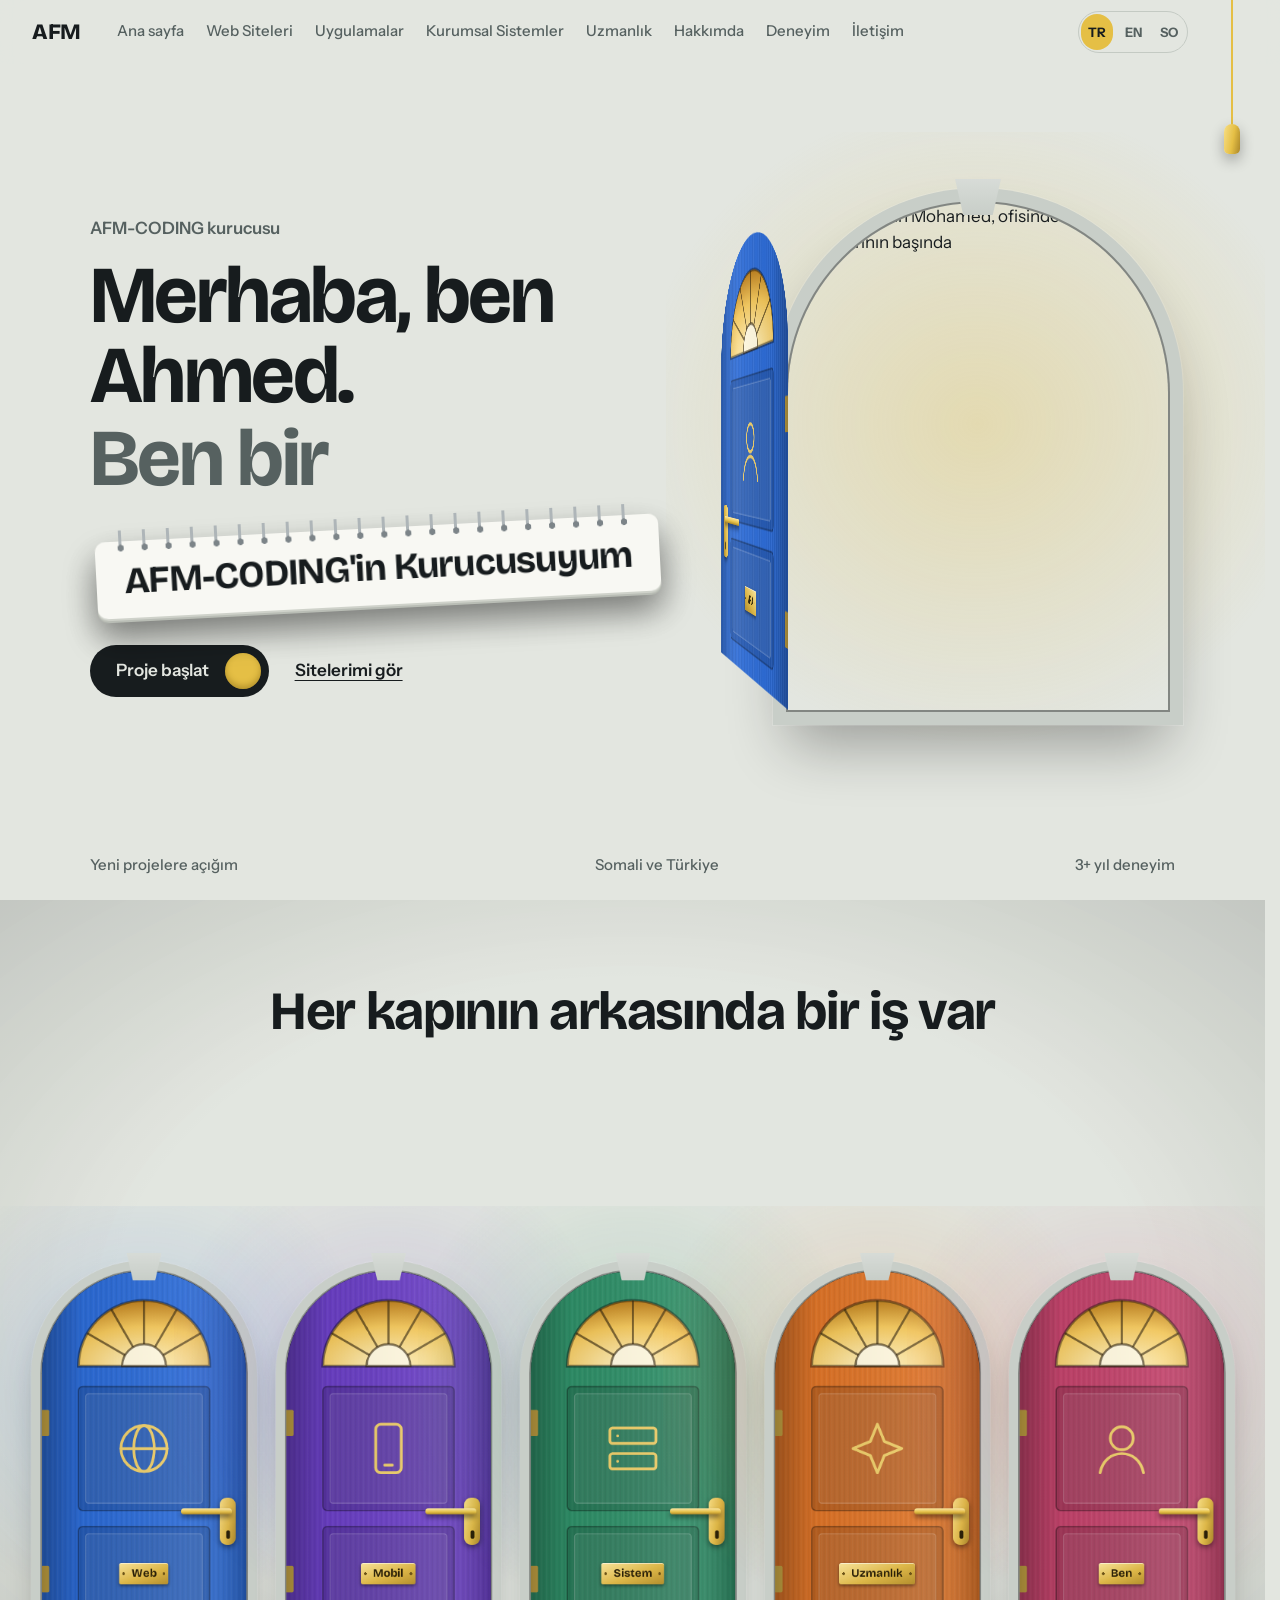
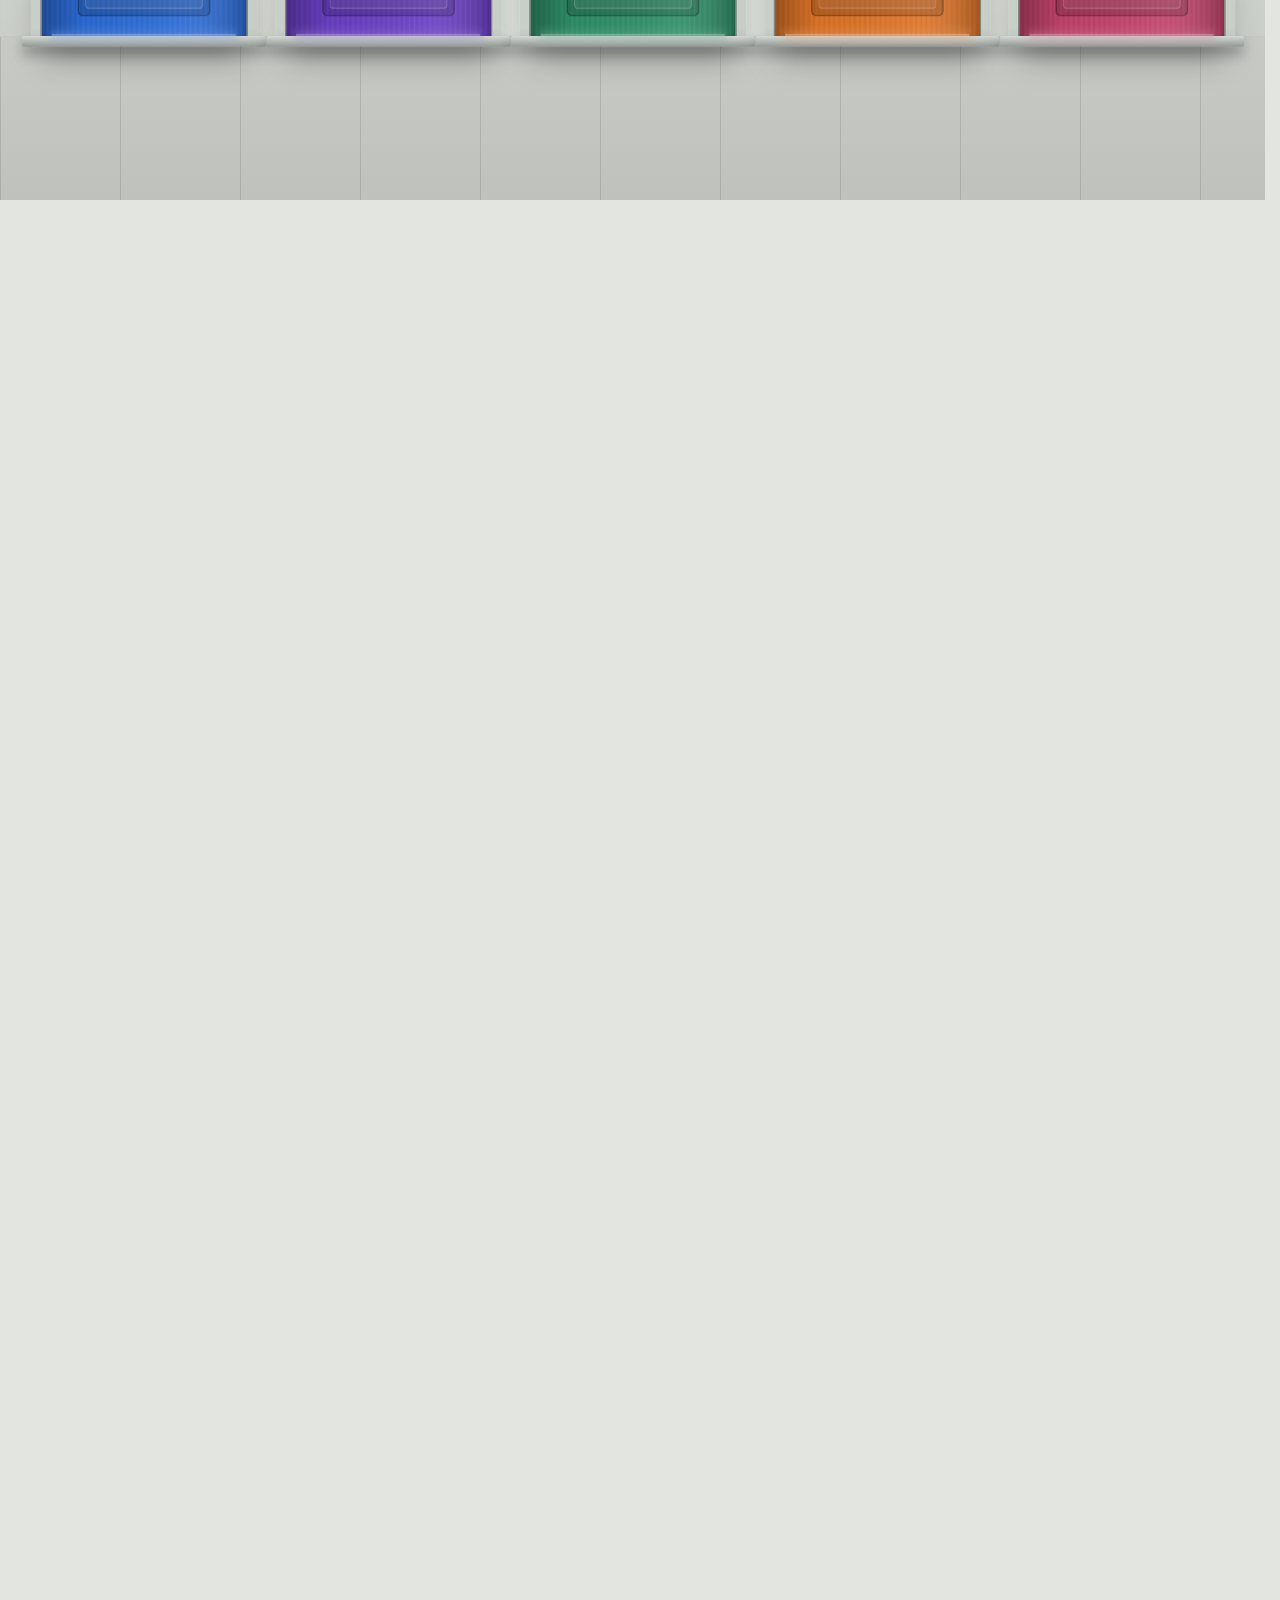
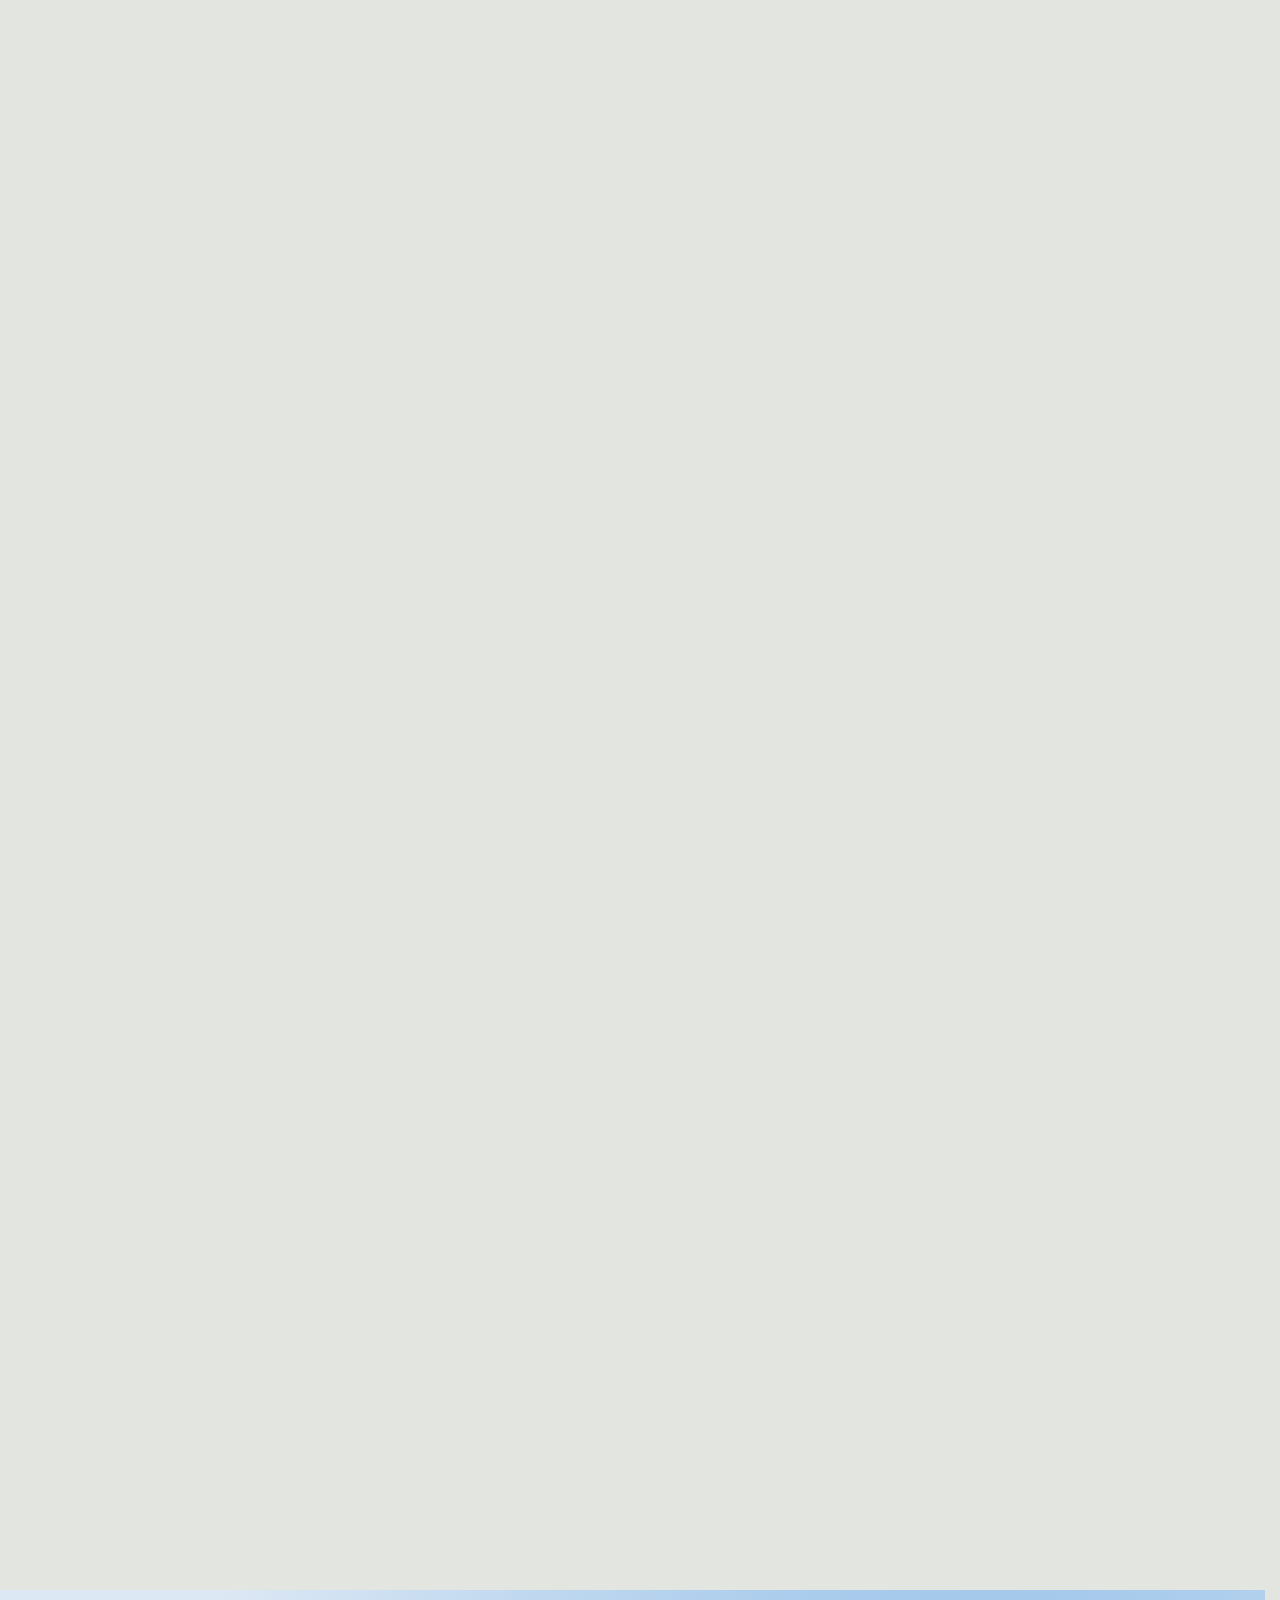
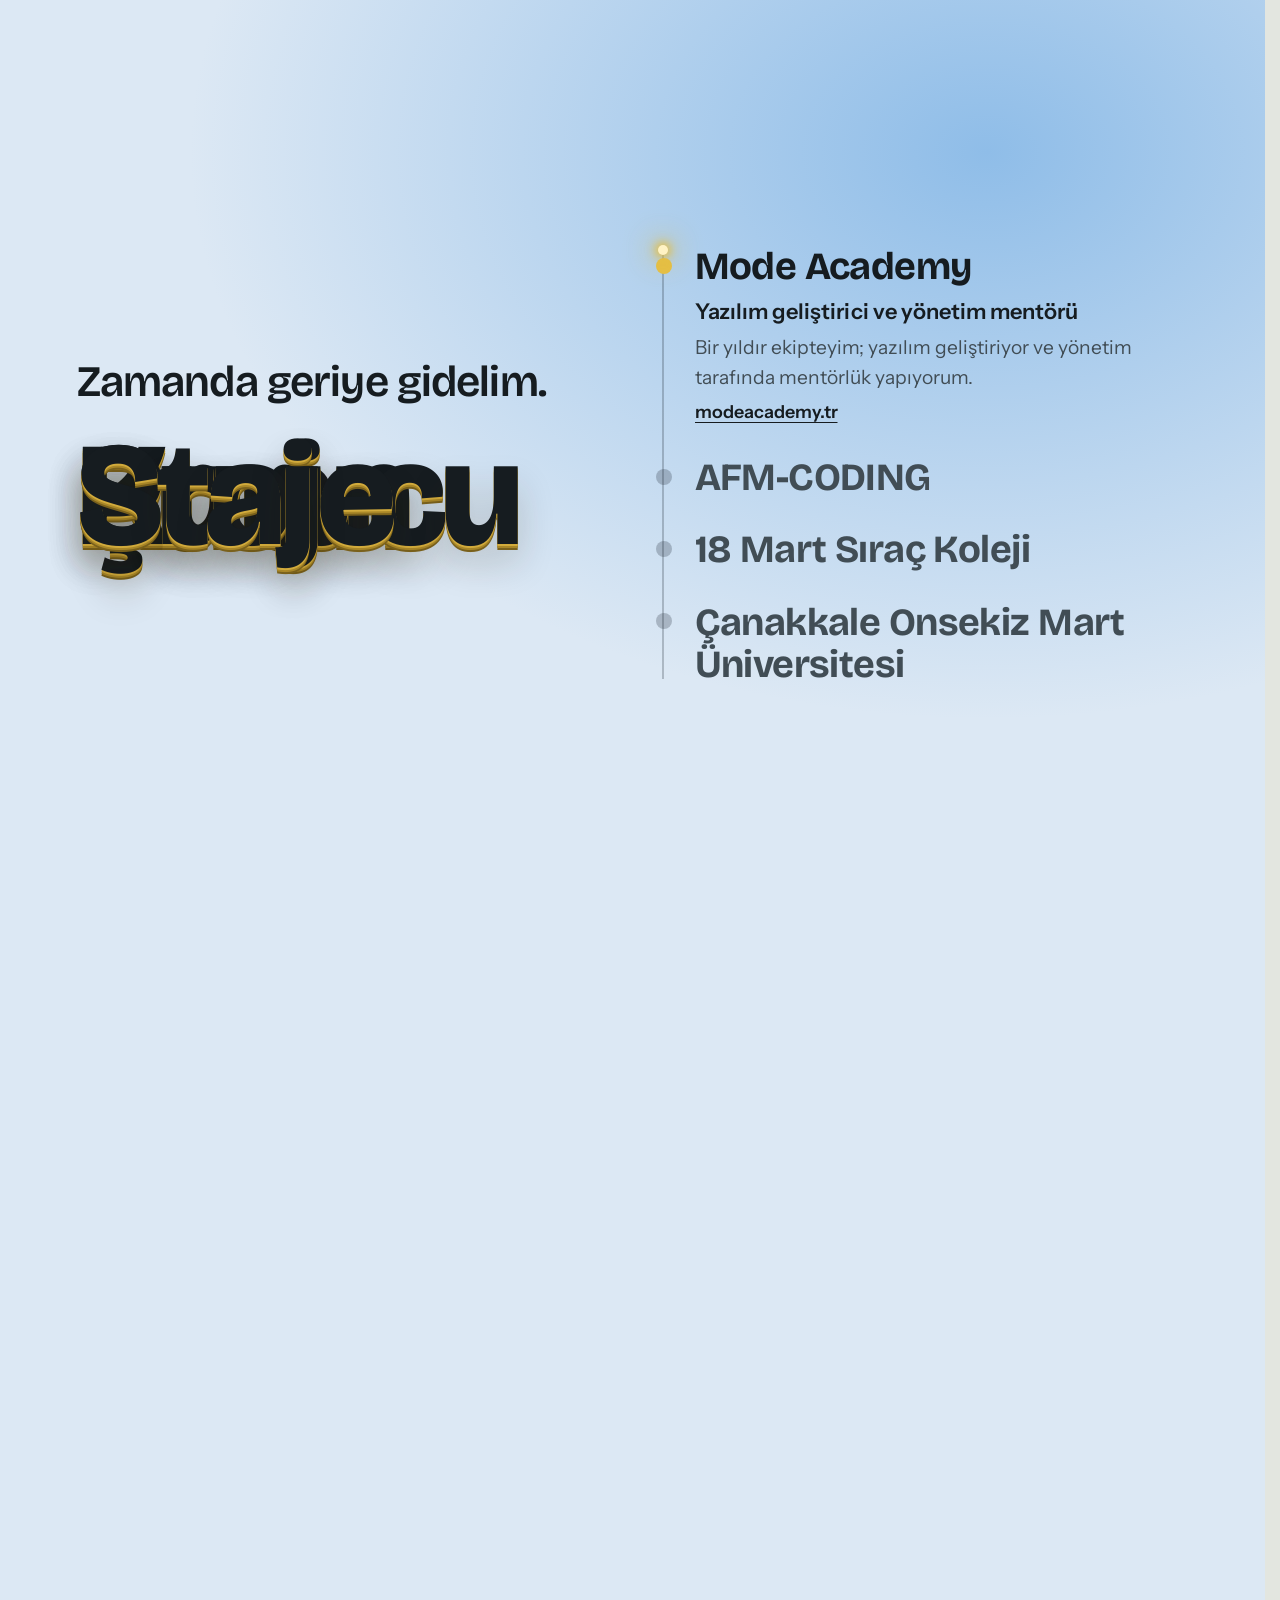
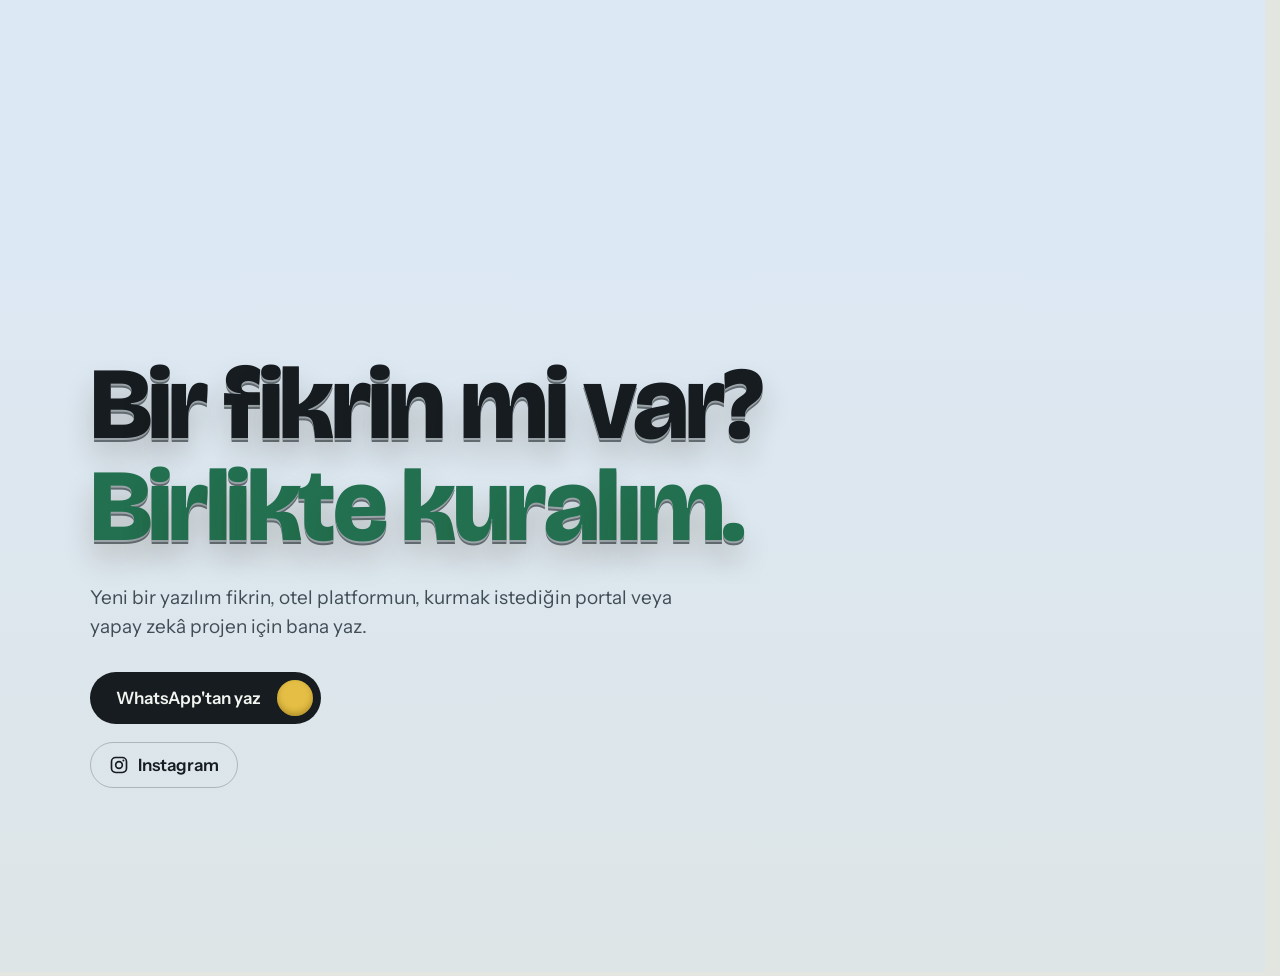
==== commit c46726f6: "İletişim: portal metni ve Instagram düğmesi; yatay taşma giderildi - İletişim metnine portal kurulum" ====
--- a/index.html
+++ b/index.html
@@ -201,10 +201,10 @@
       <h2 id="contact-title"></h2>
       <p data-t="contactP"></p>
       <a class="pill pill-light" href="https://wa.me/905416264074" target="_blank" rel="noopener"><span data-t="whatsapp"></span><span class="pill-knob" aria-hidden="true"></span></a>
+      <ul class="socials" id="socials"></ul>
       <ul class="contact-links">
         <li><a href="tel:+905416264074">+90 541 626 4074</a></li>
         <li><a href="tel:+252907554481">+252 90 755 4481</a></li>
-        <li><a href="https://www.instagram.com/ahmett_kr12/?hl=en" target="_blank" rel="noopener">Instagram</a></li>
         <li><a href="https://github.com/AHMETfarah22" target="_blank" rel="noopener">GitHub</a></li>
         <li><a href="https://afmcoding.com/" target="_blank" rel="noopener">afmcoding.com</a></li>
       </ul>
--- a/styles.css
+++ b/styles.css
@@ -117,6 +117,7 @@
 /* Hero */
 .hero {
   position: relative;
+  overflow-x: clip;
   min-height: 100svh;
   display: grid; grid-template-columns: 1.25fr .75fr; align-items: center;
   gap: 32px;
@@ -518,7 +519,16 @@
 }
 .contact h2 .l2 { display: block; color: var(--l2); }
 .contact > p:not(.fine) { margin: 24px 0 30px; max-width: 48ch; color: var(--muted); font-size: 19px; }
-.contact-links { display: flex; flex-wrap: wrap; gap: 8px 32px; margin-top: 56px; }
+.socials { display: flex; flex-wrap: wrap; gap: 10px; margin-top: 18px; }
+.socials a {
+  display: inline-flex; align-items: center; gap: 9px;
+  min-height: 46px; padding: 0 18px;
+  border: 1px solid var(--line); border-radius: 30px;
+  font-weight: 600; text-decoration: none;
+  transition: background .25s, color .25s, border-color .25s;
+}
+.socials a:hover { background: var(--brass); border-color: var(--brass); color: #171C1E; }
+.contact-links { display: flex; flex-wrap: wrap; gap: 8px 32px; margin-top: 40px; }
 .contact-links a { display: inline-block; padding: 8px 0; font-weight: 500; text-underline-offset: 4px; }
 .fine { margin-top: 40px; font-size: 14px; color: var(--muted); }
 
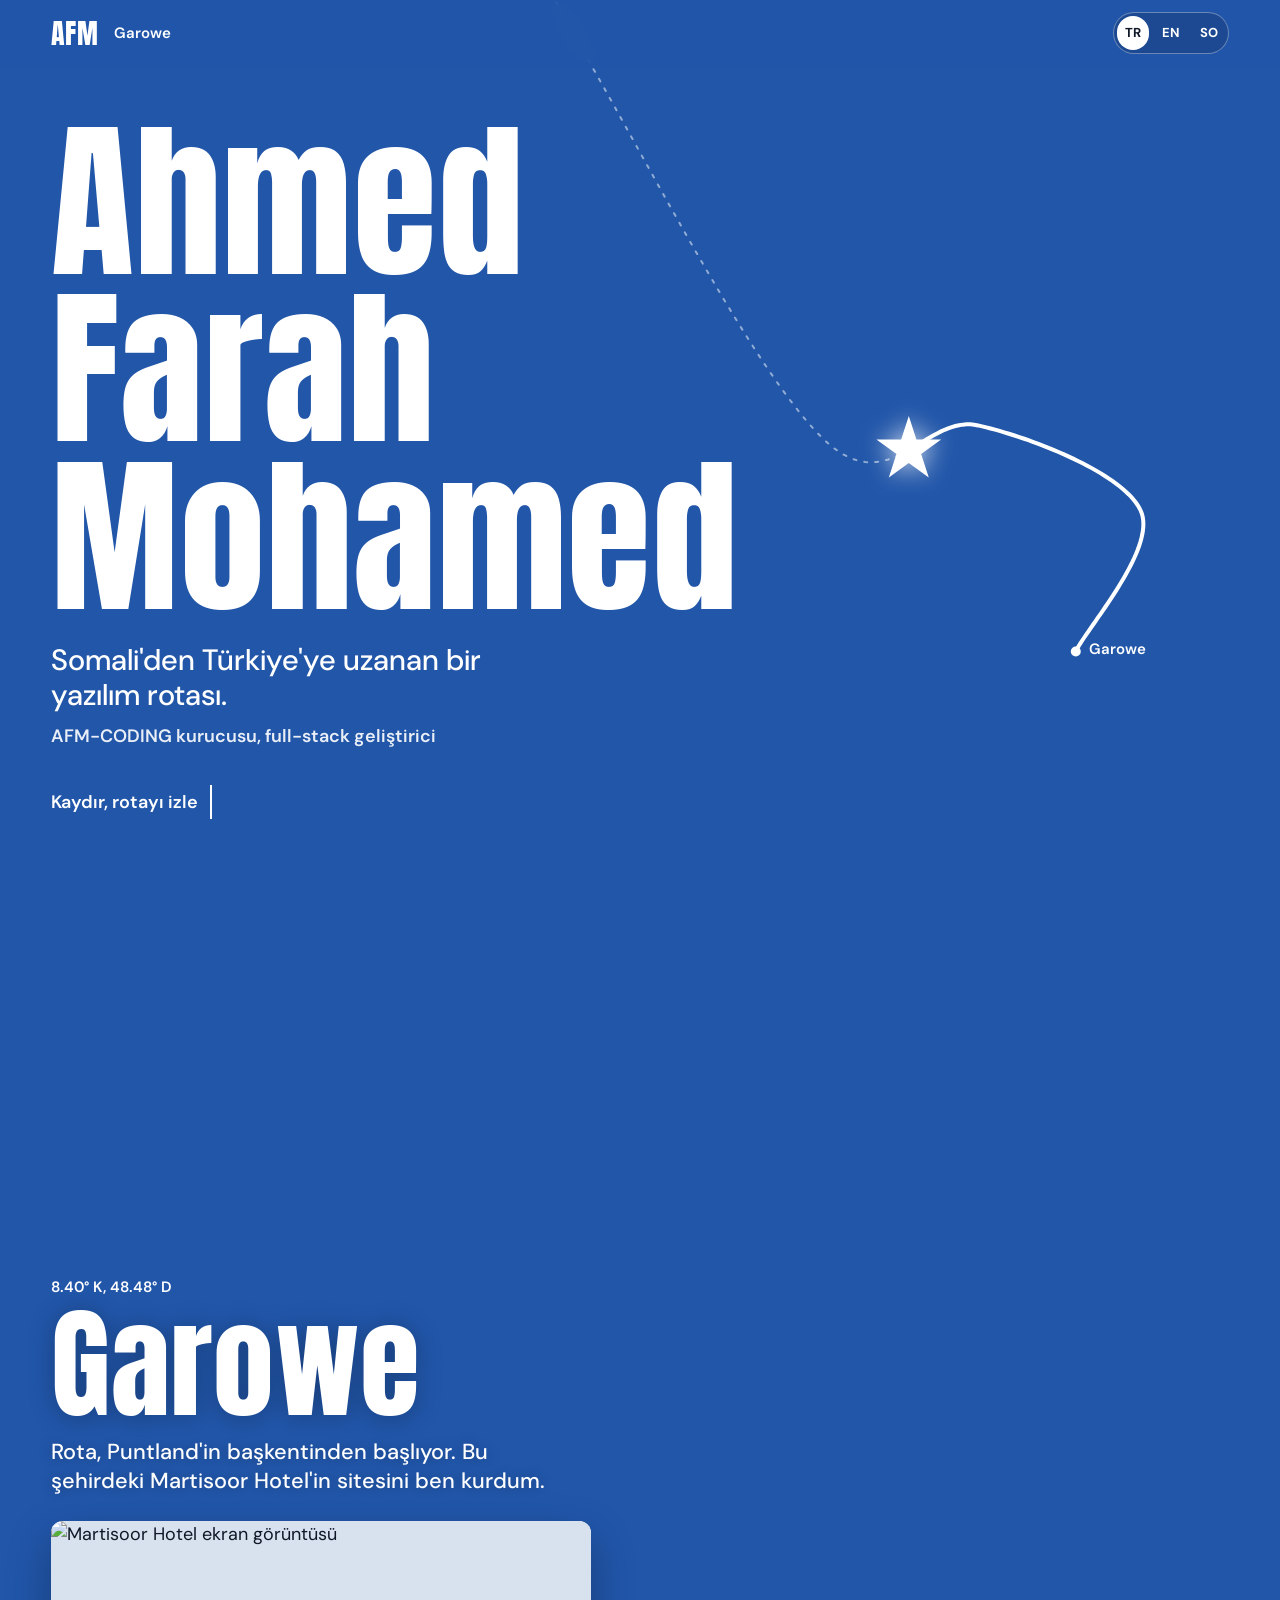
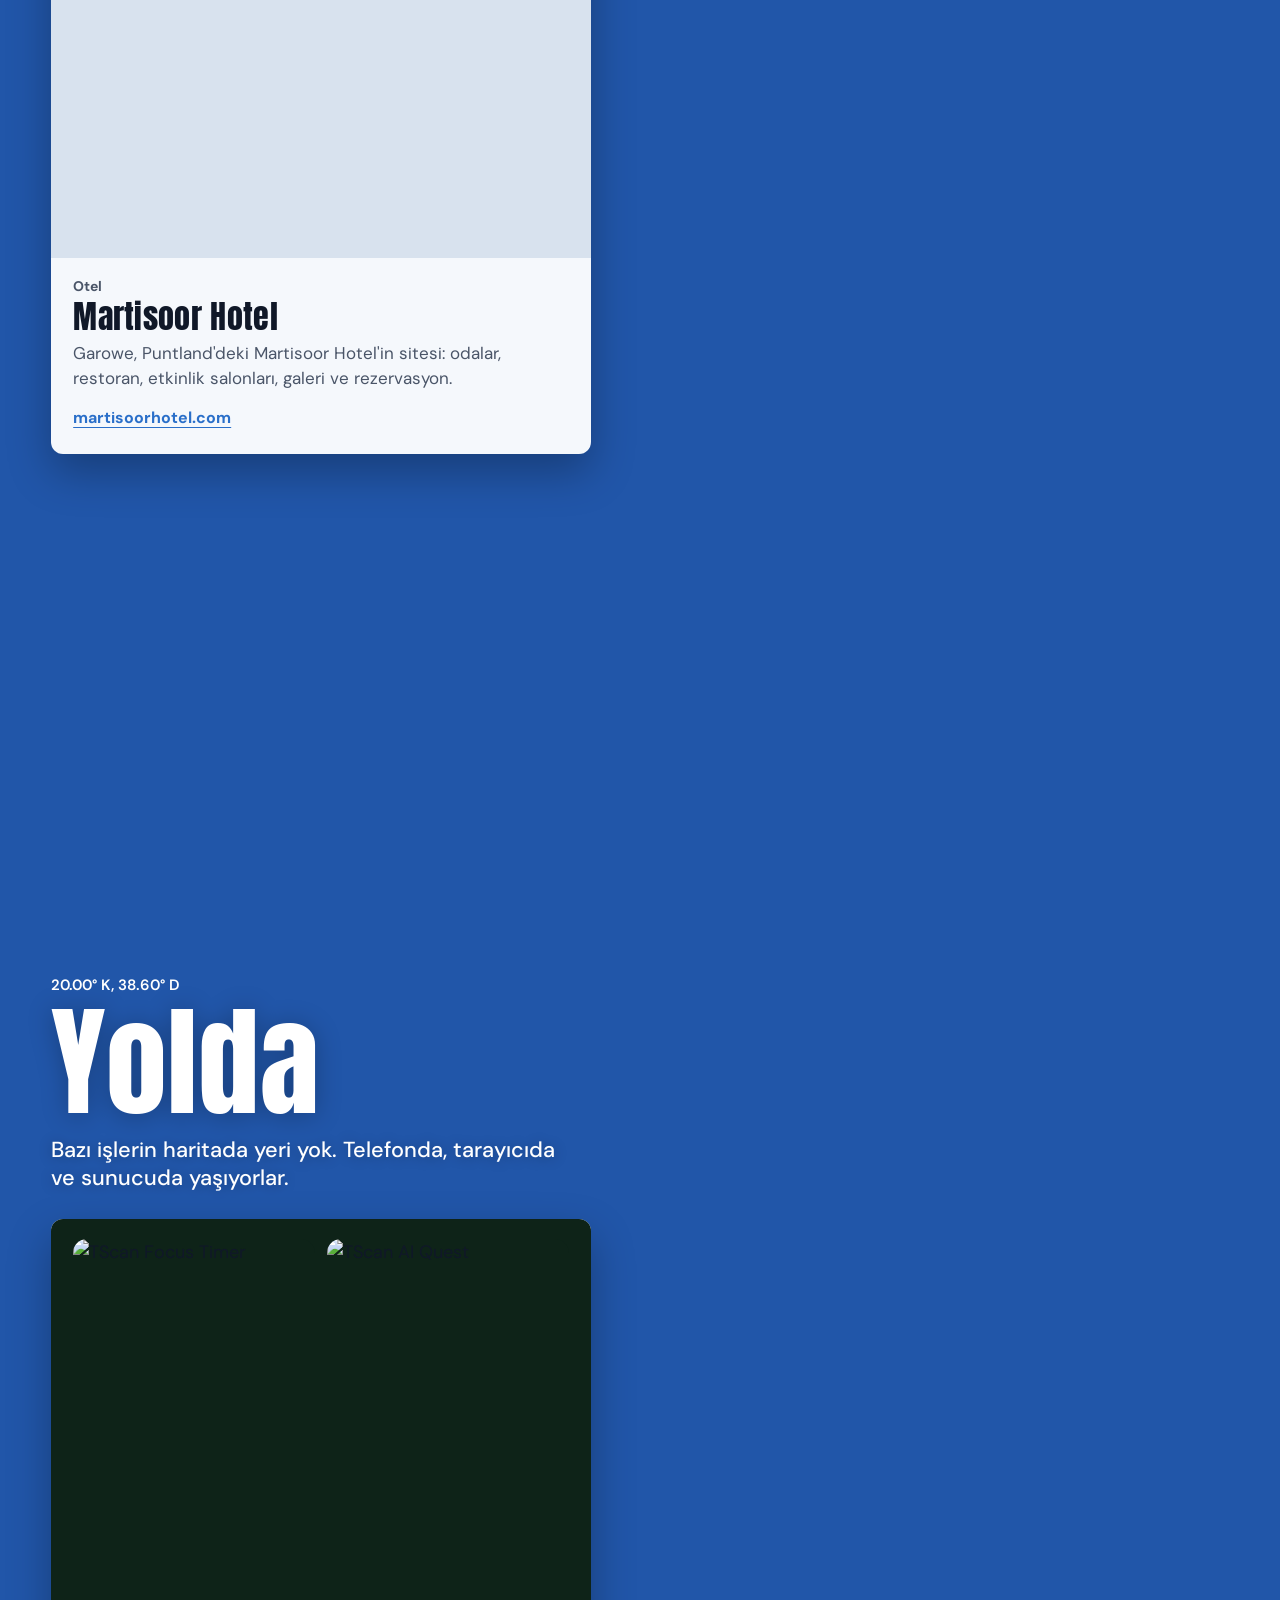
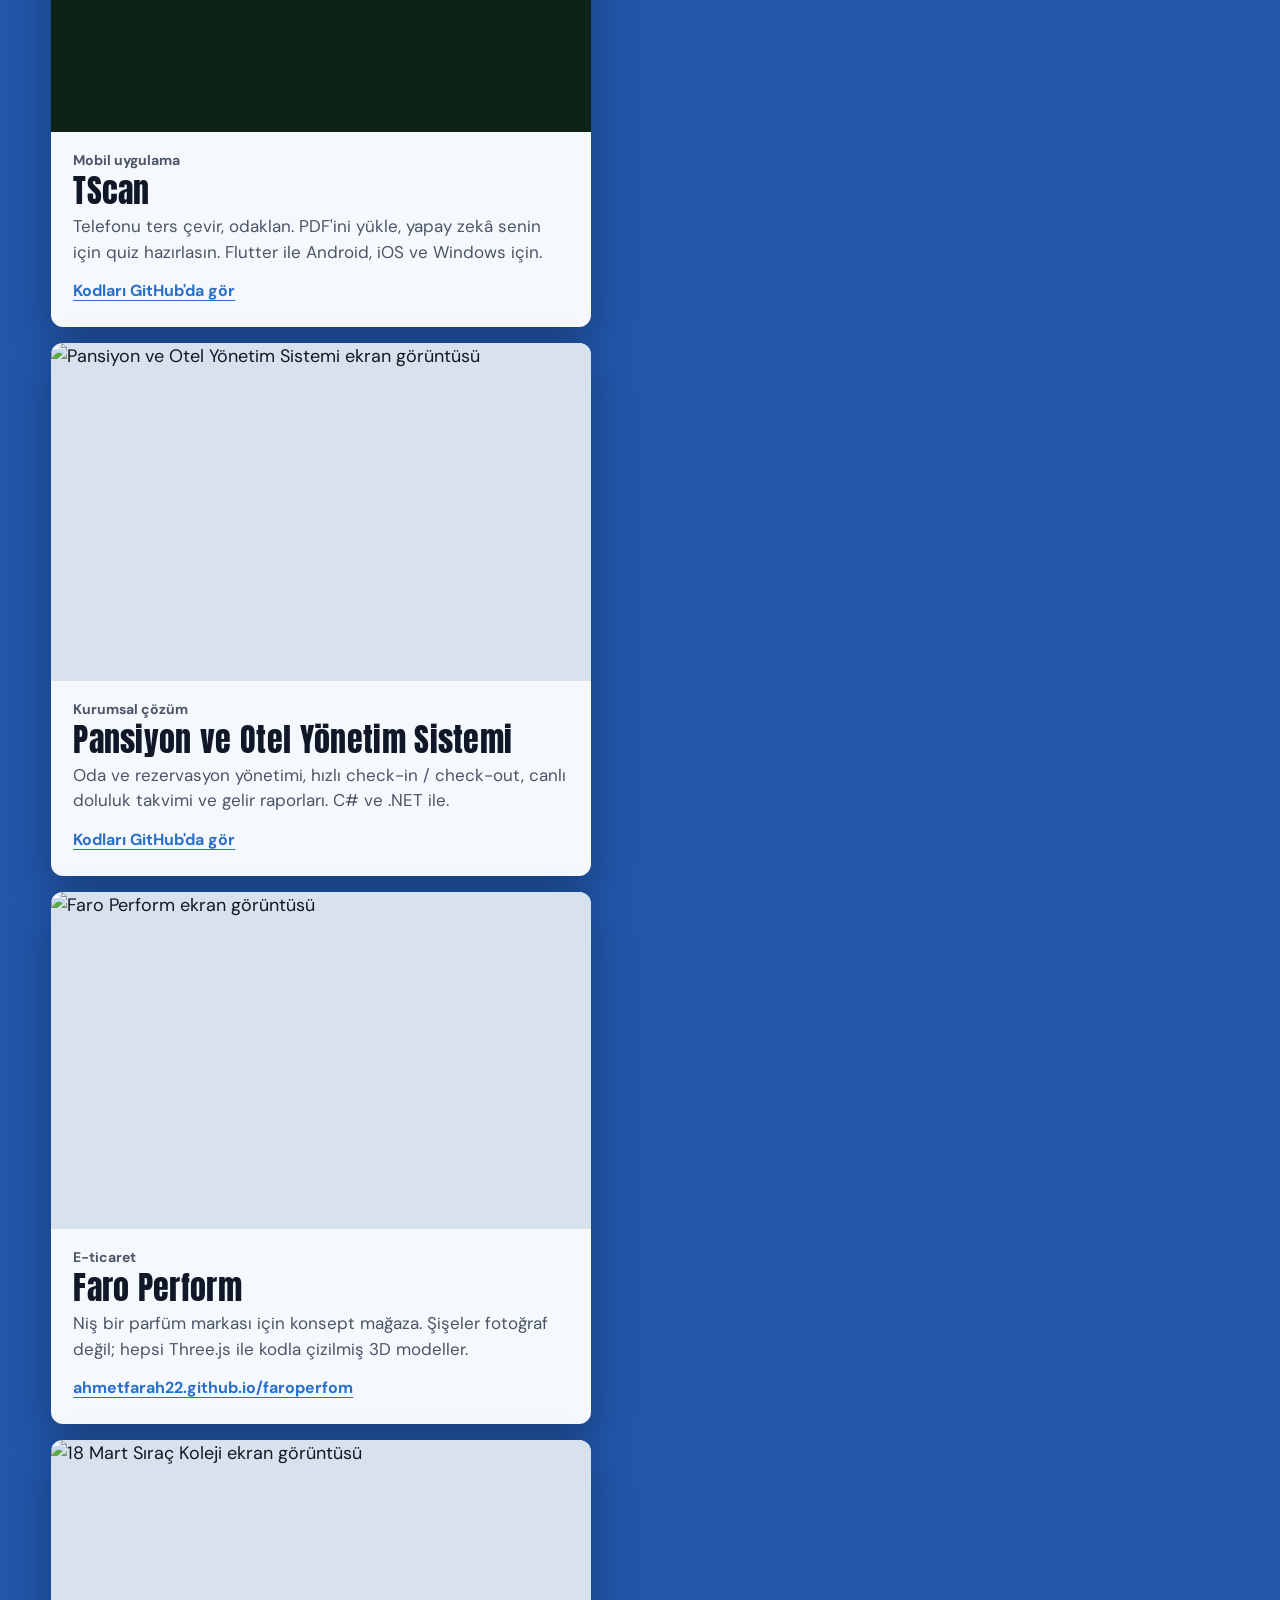
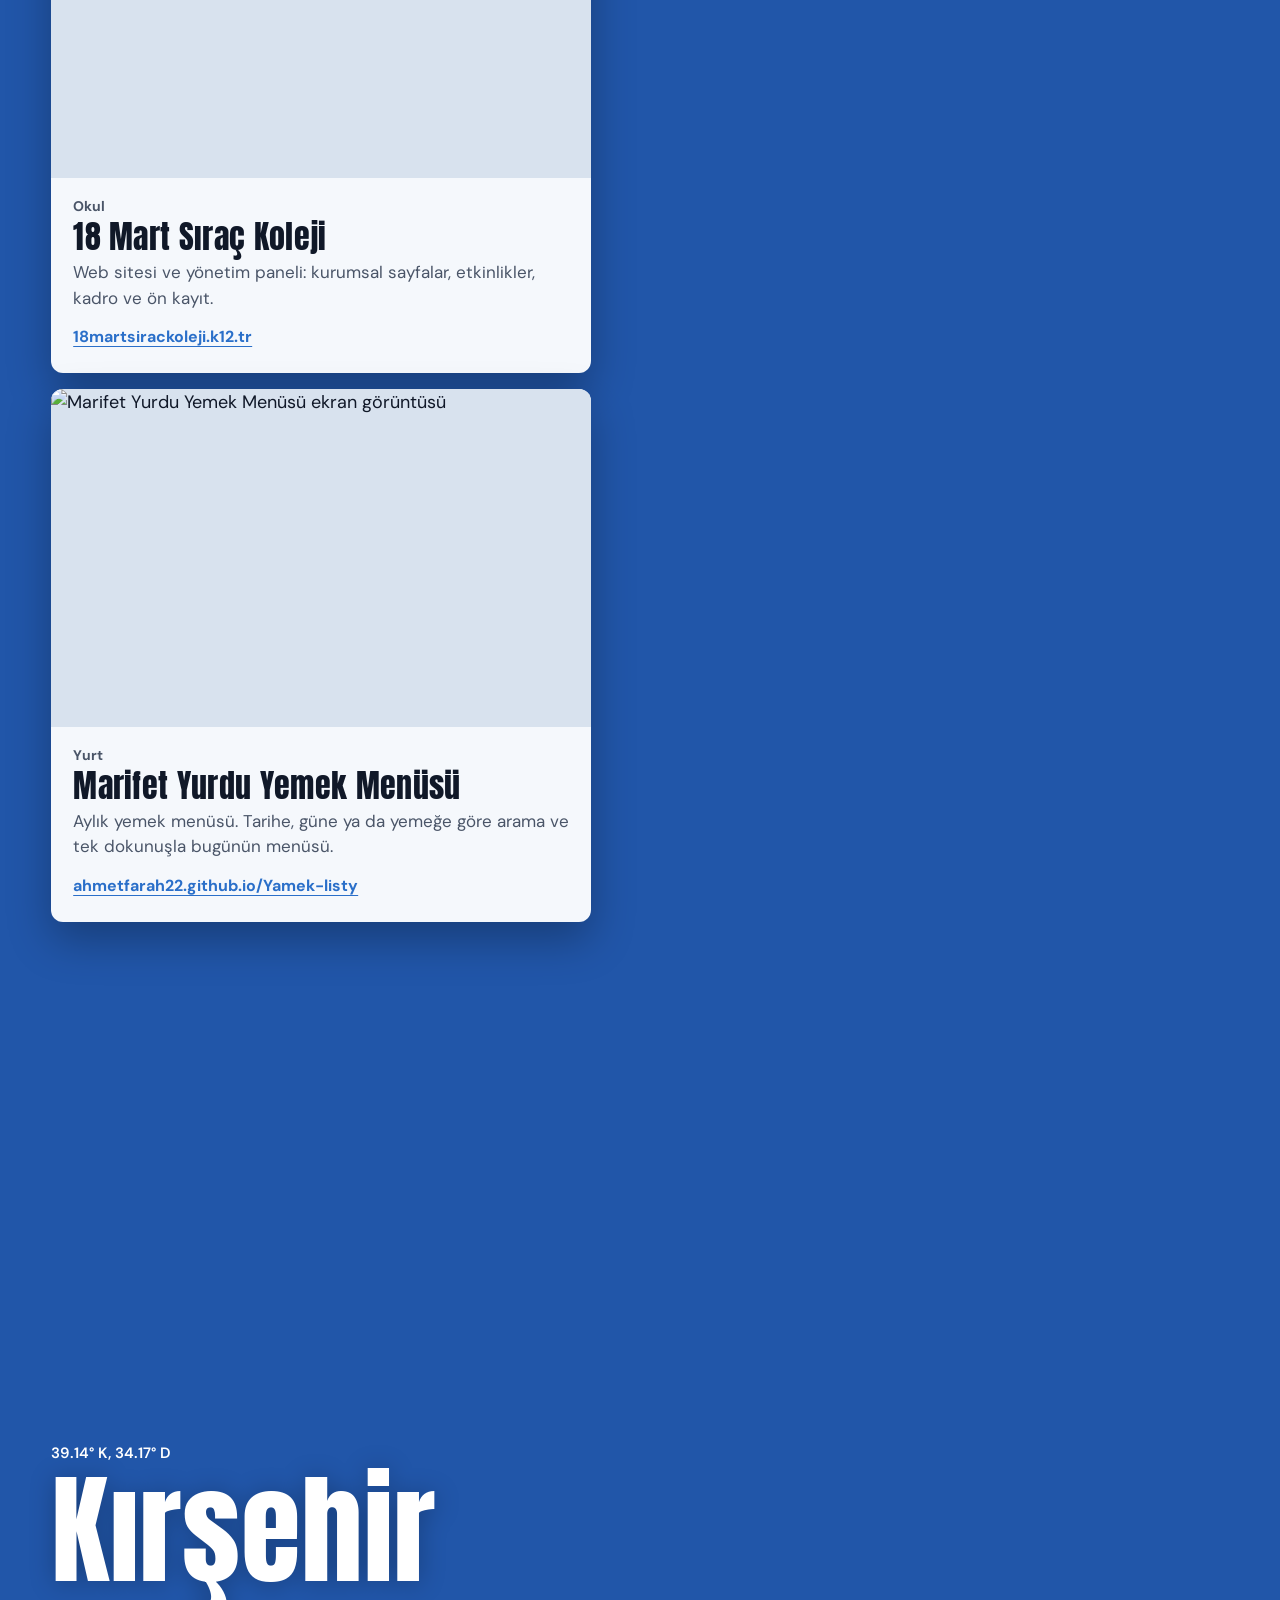
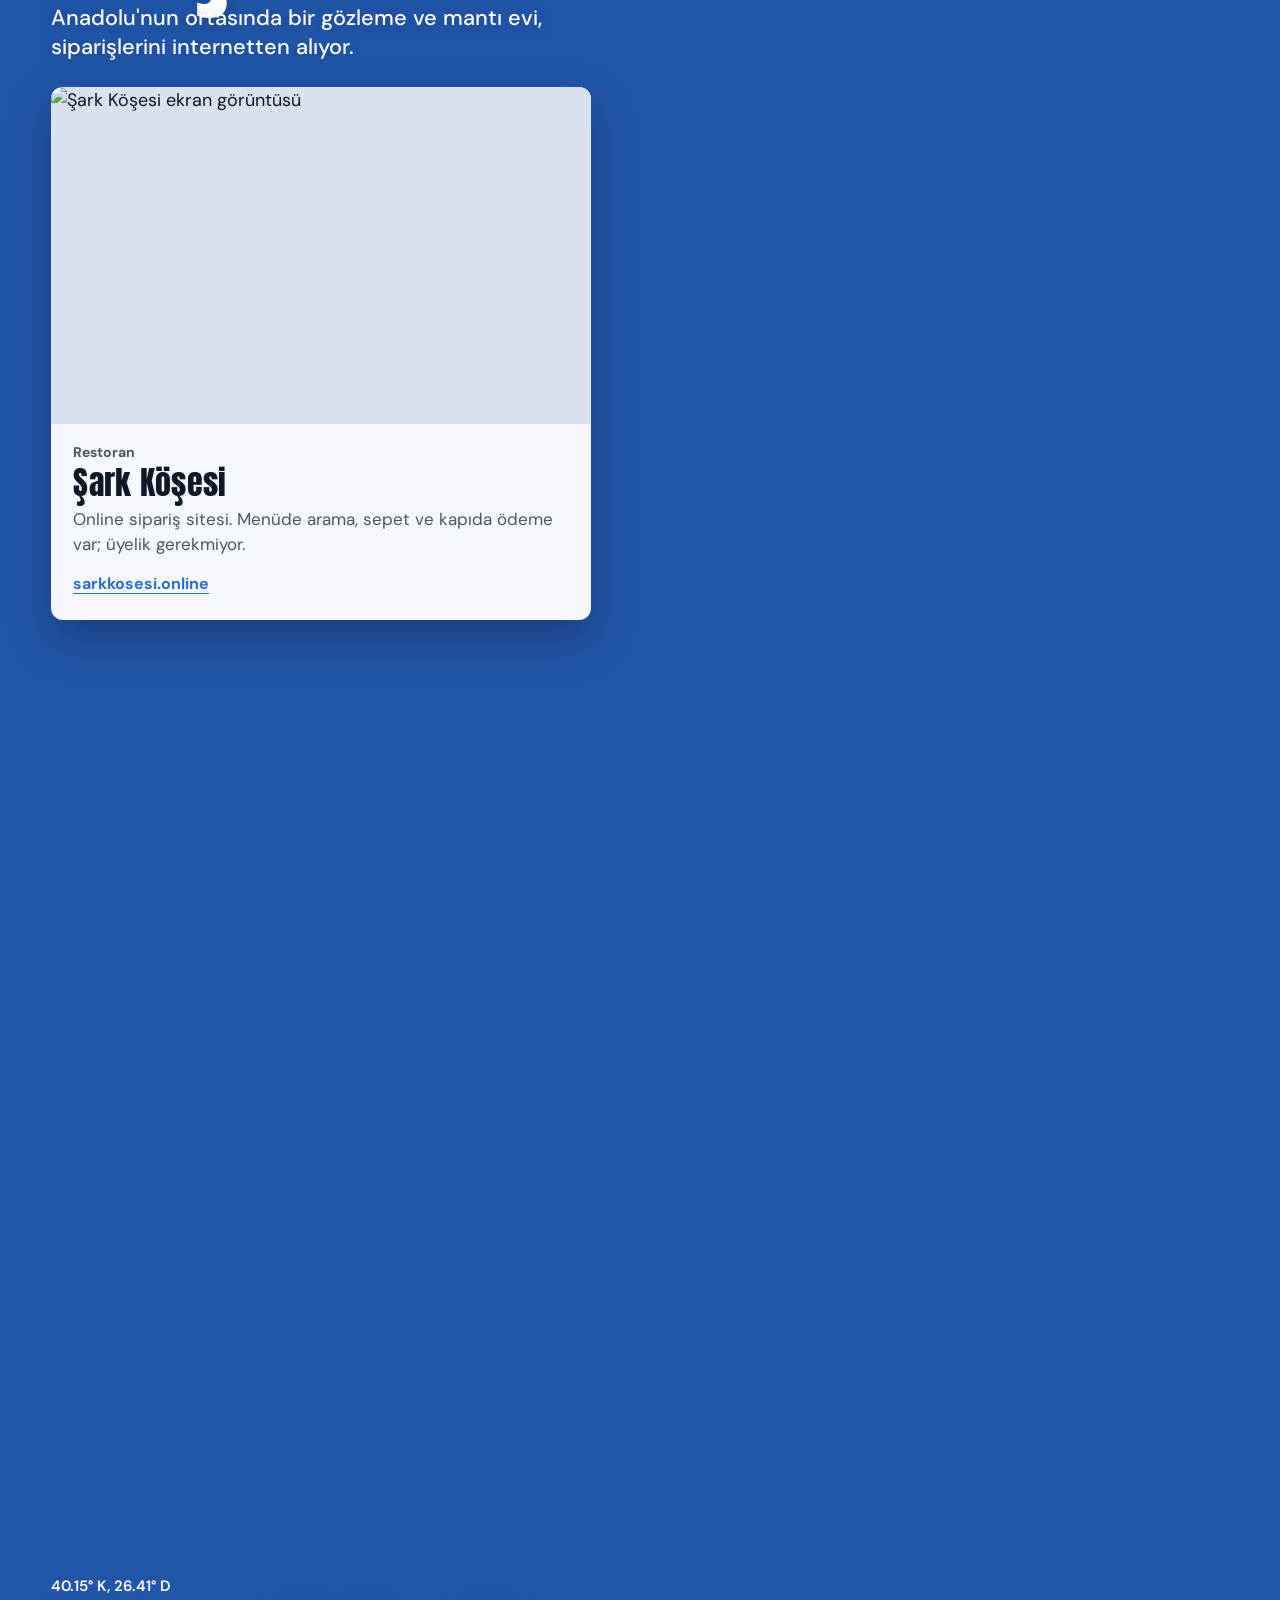
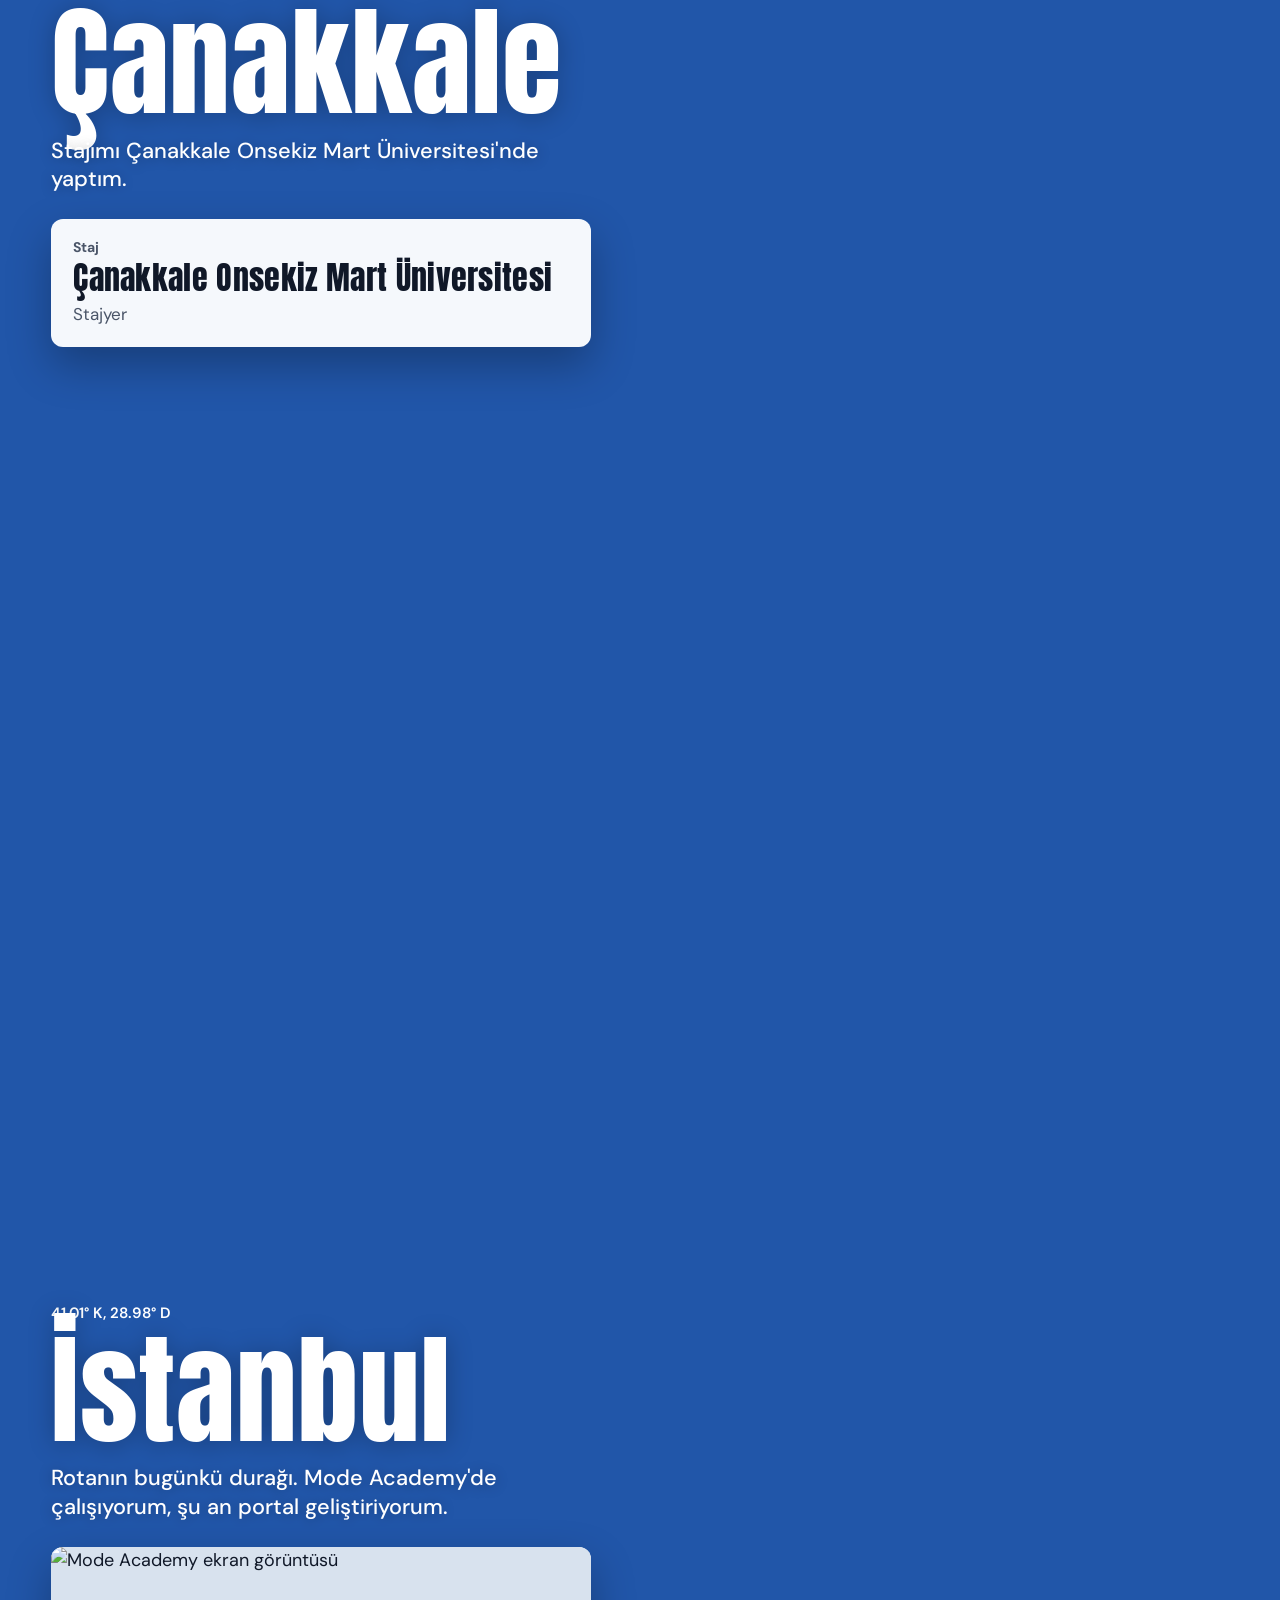
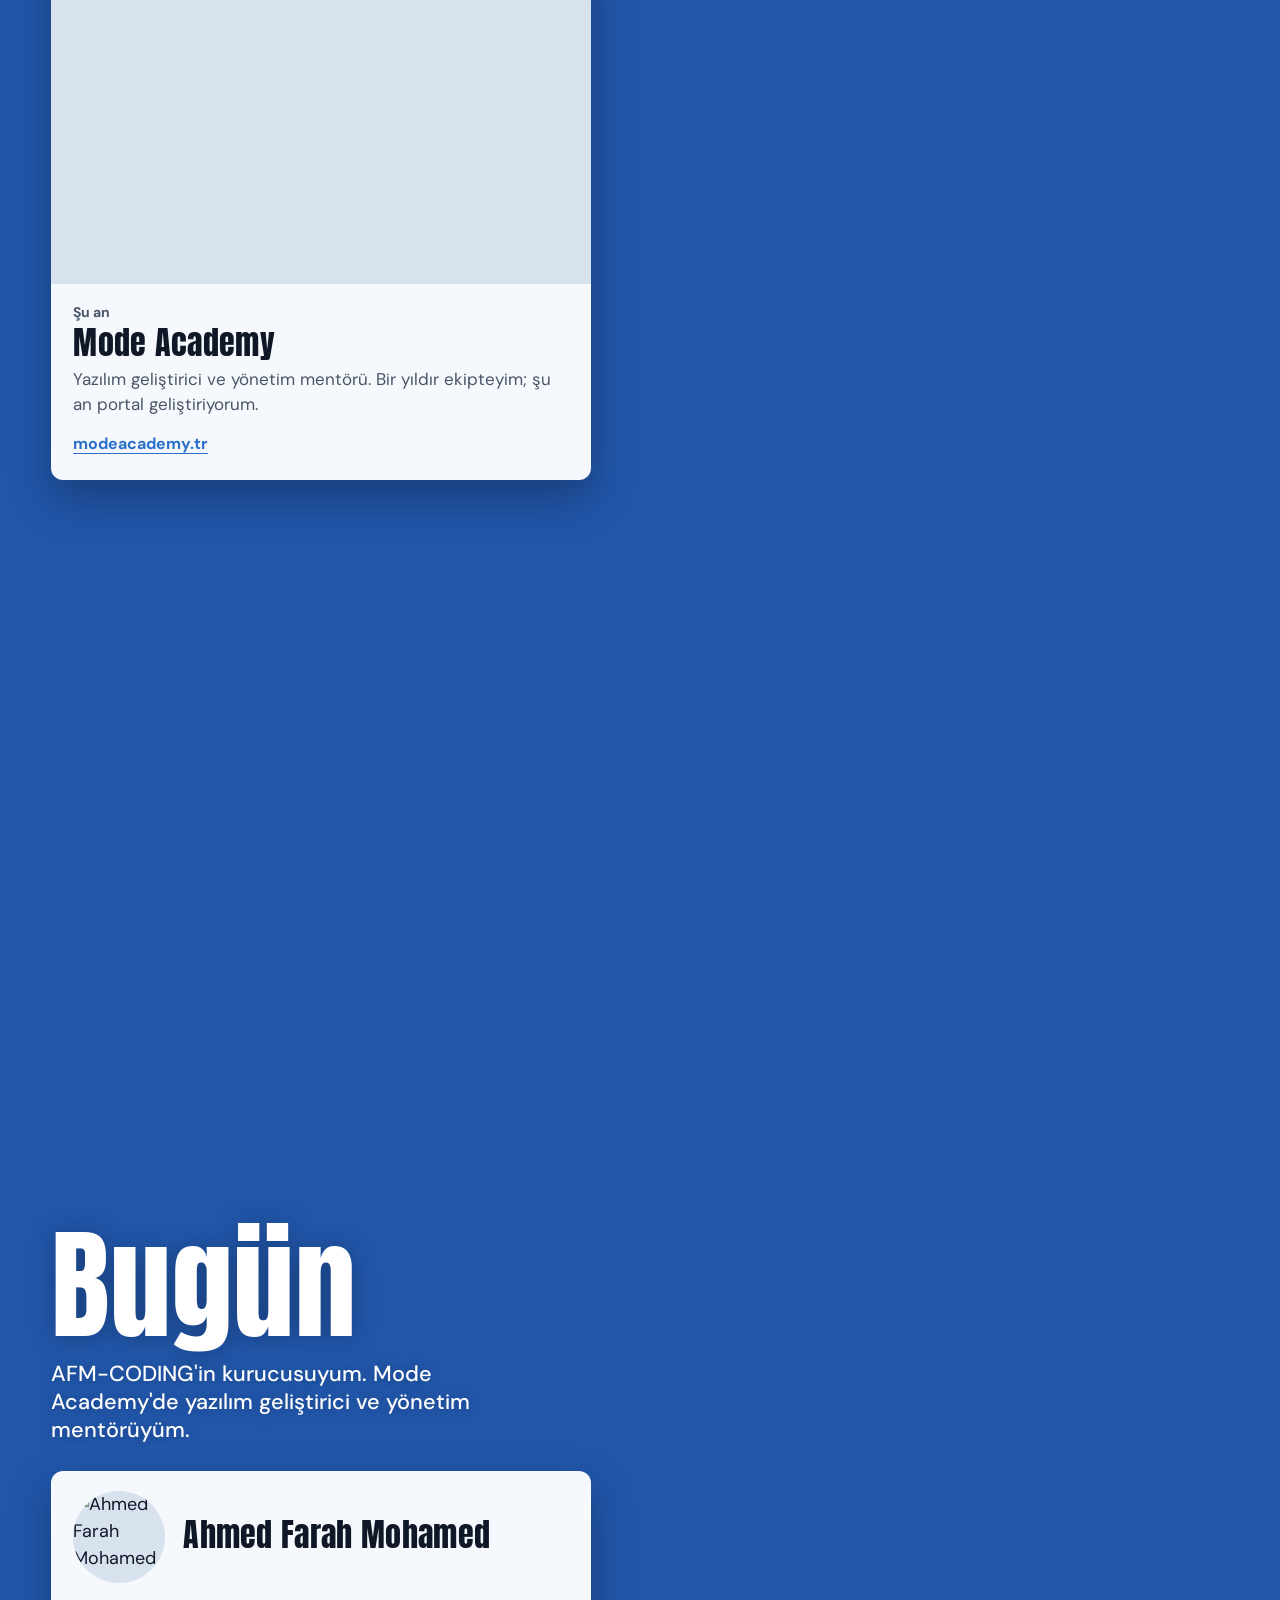
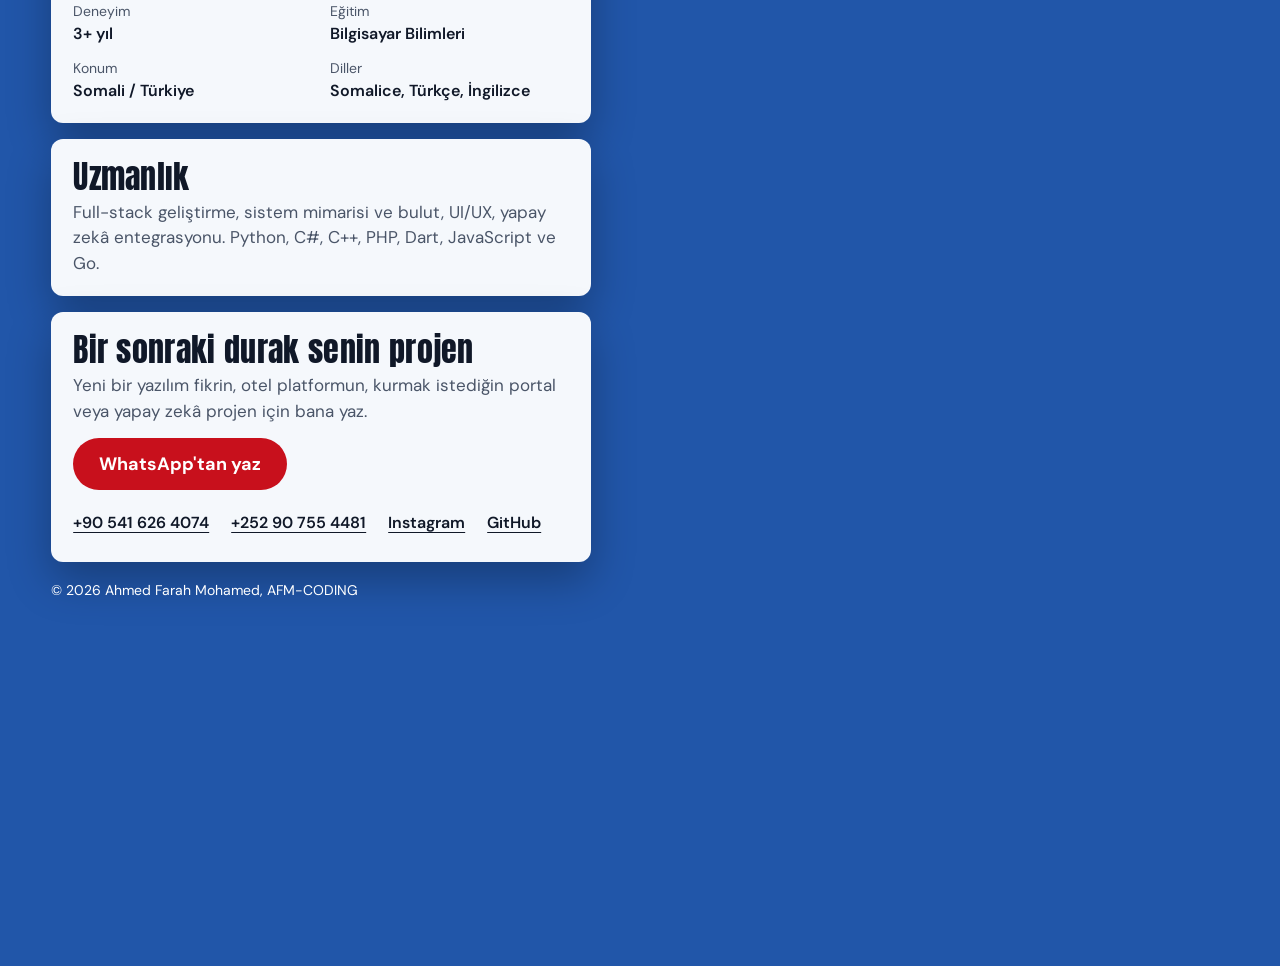
==== commit 673c552b: "Rota sitesi ana sayfa oldu; eski siteler kaldırıldı - Somali'den Türkiye'ye yıldız rotası artık afmc" ====
--- a/index.html
+++ b/index.html
@@ -4,7 +4,7 @@
 <meta charset="utf-8">
 <meta name="viewport" content="width=device-width, initial-scale=1">
 <title>Ahmed Farah Mohamed | AFM-CODING</title>
-<meta name="description" content="AFM-CODING kurucusu Ahmed Farah Mohamed: full-stack geliştirici. Web siteleri, otel yönetim yazılımı, mobil uygulamalar ve yapay zekâ entegrasyonu.">
+<meta name="description" content="Ahmed Farah Mohamed, AFM-CODING kurucusu ve full-stack geliştirici. Somali'den Türkiye'ye uzanan bir yazılım rotası.">
 <link rel="canonical" href="https://afmcoding.com/">
 <link rel="icon" type="image/png" href="assets/favicon-circle.png?v=20260810">
 <link rel="apple-touch-icon" href="assets/favicon-circle.png?v=20260810">
@@ -114,34 +114,17 @@
       ]
     }
     </script>
-<script>
-  (function () {
-    var saved = null;
-    try { saved = localStorage.getItem('afm-theme'); } catch (e) {}
-    var dark = saved ? saved === 'dark' : matchMedia('(prefers-color-scheme: dark)').matches;
-    document.documentElement.dataset.theme = dark ? 'dark' : 'light';
-    if (!matchMedia('(prefers-reduced-motion: reduce)').matches) document.documentElement.classList.add('anim');
-  })();
-</script>
 <link rel="preconnect" href="https://fonts.googleapis.com">
 <link rel="preconnect" href="https://fonts.gstatic.com" crossorigin>
-<link href="https://fonts.googleapis.com/css2?family=Bricolage+Grotesque:opsz,wght@12..96,500..800&family=Instrument+Sans:wght@400..700&display=swap" rel="stylesheet">
+<link href="https://fonts.googleapis.com/css2?family=Anton&family=DM+Sans:opsz,wght@9..40,400..700&display=swap" rel="stylesheet">
 <link rel="stylesheet" href="styles.css">
 </head>
 <body>
+<canvas id="map" aria-hidden="true"></canvas>
 
-<button class="cord" id="cord" type="button" data-t-aria="lamp">
-  <span class="cord-line"><span class="cord-bead"></span></span>
-</button>
-
-<header class="nav" id="nav">
-  <a class="logo" href="#top" data-t-aria="homeAria">AFM</a>
-  <nav data-t-aria="menu" id="nav-links">
-    <a href="#top" data-t="home"></a>
-    <a href="#kapilar" class="only-small" data-t="doors"></a>
-    <a href="#deneyim" data-t="experience"></a>
-    <a href="#iletisim" data-t="contact"></a>
-  </nav>
+<header class="bar">
+  <a class="logo" href="#top" aria-label="AFM">AFM</a>
+  <p class="here" id="here" aria-live="polite"></p>
   <div class="lang" id="lang" role="group" aria-label="Dil, Language, Luqad">
     <button type="button" data-lang="tr" aria-label="Türkçe">TR</button>
     <button type="button" data-lang="en" aria-label="English">EN</button>
@@ -149,75 +132,11 @@
   </div>
 </header>
 
-<main>
-  <section class="hero" id="top">
-    <div class="hero-text">
-      <p class="hero-role" data-t="heroRole"></p>
-      <h1 class="words" data-start="0" data-t="hi"></h1>
-      <p class="hero-am words" data-t="iam"></p>
-      <div class="pad" id="pad" aria-live="off"></div>
-      <div class="hero-actions">
-        <a class="pill" href="#iletisim"><span data-t="start"></span><span class="pill-knob" aria-hidden="true"></span></a>
-        <button class="textlink" type="button" id="see-sites" data-t="seeSites"></button>
-      </div>
-    </div>
+<main id="stops"></main>
 
-    <div class="hero-door">
-      <div class="hero-arch">
-        <img src="https://afmcoding.com/assets/ahmed-farah-mohamed-afm-coding.jpg" width="896" height="1195" data-t-alt="portrait" alt="">
-        <span class="keystone" aria-hidden="true"></span>
-        <span class="hero-leaf" aria-hidden="true"><span class="plaque">AFM</span><span class="plate"></span><span class="handle"></span></span>
-      </div>
-    </div>
-
-    <ul class="hero-strip">
-      <li data-t="strip1"></li>
-      <li data-t="strip2"></li>
-      <li data-t="strip3"></li>
-    </ul>
-  </section>
-
-  <section class="doors" id="kapilar">
-    <div class="stage" id="stage">
-      <h2 class="words" data-t="doorsTitle"></h2>
-      <div class="rail" id="rail"></div>
-      <div class="floor" aria-hidden="true"></div>
-      <div class="infos" id="infos"></div>
-    </div>
-  </section>
-
-  <div class="night">
-    <section class="past" id="deneyim">
-      <div class="past-stage" id="past-stage">
-        <div class="past-left">
-          <h2 class="words" data-t="pastTitle"></h2>
-          <p class="past-big" id="past-big" aria-hidden="true"></p>
-        </div>
-        <ol class="past-list" id="past-list"></ol>
-      </div>
-    </section>
-
-    <section class="contact" id="iletisim">
-      <h2 id="contact-title"></h2>
-      <p data-t="contactP"></p>
-      <a class="pill pill-light" href="https://wa.me/905416264074" target="_blank" rel="noopener"><span data-t="whatsapp"></span><span class="pill-knob" aria-hidden="true"></span></a>
-      <ul class="socials" id="socials"></ul>
-      <ul class="contact-links">
-        <li><a href="tel:+905416264074">+90 541 626 4074</a></li>
-        <li><a href="tel:+252907554481">+252 90 755 4481</a></li>
-        <li><a href="https://github.com/AHMETfarah22" target="_blank" rel="noopener">GitHub</a></li>
-        <li><a href="https://afmcoding.com/" target="_blank" rel="noopener">afmcoding.com</a></li>
-      </ul>
-      <p class="fine">© 2026 Ahmed Farah Mohamed, AFM-CODING</p>
-    </section>
-  </div>
-</main>
-
-<dialog id="room" aria-labelledby="room-title">
-  <div class="room-bar"><button type="button" id="back" data-t="back"></button></div>
-  <div id="room-body"></div>
-</dialog>
-
+<script src="https://cdn.jsdelivr.net/npm/d3-array@3.2.4/dist/d3-array.min.js"></script>
+<script src="https://cdn.jsdelivr.net/npm/d3-geo@3.1.1/dist/d3-geo.min.js"></script>
+<script src="https://cdn.jsdelivr.net/npm/topojson-client@3.1.0/dist/topojson-client.min.js"></script>
 <script src="i18n.js"></script>
 <script src="app.js"></script>
 </body>
--- a/styles.css
+++ b/styles.css
@@ -1,691 +1,118 @@
 :root {
-  --wall: #E3E6E0;
-  --ink: #171C1E;
-  --muted: #566160;
-  --panel: #F2F4EF;
-  --line: #C4CAC3;
-  --frame: #C8CEC8;
-  --brass: #E5BF45;
-  --plaque: #F0D25A;
-  --display: "Bricolage Grotesque", system-ui, sans-serif;
-  --body: "Instrument Sans", system-ui, sans-serif;
-  --door-h: min(56svh, 480px);
-  --door-w: calc(var(--door-h) * .56);
-  --door-top: calc(50svh - var(--door-h) / 2 + 46px);
-  color-scheme: light;
-}
-:root[data-theme="dark"] {
-  --wall: #1A2124;
-  --ink: #EEF1EA;
-  --muted: #A0ACAA;
-  --panel: #252E32;
-  --line: #3A464C;
-  --frame: #3D4A51;
-  color-scheme: dark;
+  --blue: #2A6FC9;
+  --red: #C8101C;
+  --white: #FFFFFF;
+  --paper: #F5F8FC;
+  --ink: #101828;
+  --soft: #4A5568;
+  --line: rgba(255, 255, 255, .34);
+  --display: "Anton", "Arial Narrow", sans-serif;
+  --body: "DM Sans", system-ui, sans-serif;
 }
 
 * { box-sizing: border-box; }
-html { scrollbar-gutter: stable; scroll-behavior: smooth; }
-html.locked { overflow: hidden; }
-body {
-  margin: 0;
-  background: var(--wall);
-  color: var(--ink);
-  font: 400 17px/1.55 var(--body);
-  -webkit-font-smoothing: antialiased;
-}
-h1, h2, h3, p, ul, ol, dl, dd { margin: 0; padding: 0; }
-ul, ol { list-style: none; }
+html { background: var(--blue); scroll-behavior: smooth; }
+body { margin: 0; color: var(--white); font: 400 18px/1.5 var(--body); -webkit-font-smoothing: antialiased; overflow-x: clip; }
+h1, h2, h3, p, ul, dl, dd { margin: 0; padding: 0; }
+ul { list-style: none; }
 a { color: inherit; }
 img { display: block; max-width: 100%; height: auto; }
 button { font: inherit; color: inherit; background: none; border: 0; padding: 0; cursor: pointer; }
-:focus-visible { outline: 3px solid var(--brass); outline-offset: 3px; border-radius: 6px; }
-section[id], .doors { scroll-margin-top: 0; }
+:focus-visible { outline: 3px solid var(--white); outline-offset: 3px; border-radius: 4px; }
+.card :focus-visible { outline-color: var(--blue); }
 
-::view-transition-old(root), ::view-transition-new(root) { animation: none; mix-blend-mode: normal; }
-::view-transition-new(root) { z-index: 2; }
+#map { position: fixed; inset: 0; width: 100vw; height: 100svh; display: block; }
 
-/* Lamp cord */
-.cord {
-  position: fixed; top: 0; right: 26px; z-index: 40;
-  width: 44px; height: 168px;
-  touch-action: none;
+.bar {
+  position: fixed; inset: 0 0 auto; z-index: 10;
+  display: flex; align-items: center; justify-content: space-between; gap: 16px;
+  padding: 12px clamp(18px, 4vw, 56px);
+  background: rgb(var(--sky, 42 111 201) / .82);
+  backdrop-filter: blur(10px);
+  pointer-events: none;
 }
-.cord-line {
-  position: absolute; top: 0; left: 21px;
-  width: 2px; height: 126px;
-  background: var(--brass);
-  transform-origin: top;
-  transform: translateY(var(--pull, 0px));
-  transition: transform .55s cubic-bezier(.3, 1.9, .5, 1);
-}
-.cord.dragging .cord-line { transition: none; }
-.cord-line::before {
-  content: ""; position: absolute; left: 0; bottom: 100%;
-  width: 2px; height: 90px; background: var(--brass);
-}
-.cord-bead {
-  position: absolute; left: -7px; bottom: -28px;
-  width: 16px; height: 30px;
-  border-radius: 8px 8px 5px 5px;
-  background: linear-gradient(100deg, #F7DE85, var(--brass) 55%, #A9862A);
-  box-shadow: 0 6px 14px rgba(0, 0, 0, .3);
-}
-.cord:focus-visible { outline-offset: -6px; }
-
-/* Nav */
-.nav {
-  position: fixed; inset: 0 0 auto; z-index: 30;
-  display: flex; align-items: center; gap: 36px;
-  height: 64px; padding: 0 92px 0 32px;
-  background: color-mix(in srgb, var(--wall) 90%, transparent);
-  backdrop-filter: blur(10px);
-}
-.logo { font: 800 22px/1 var(--display); text-decoration: none; letter-spacing: -.02em; }
-.nav::after {
-  content: ""; position: absolute; left: 0; right: 0; bottom: 0; height: 2px;
-  background: var(--brass);
-  transform: scaleX(var(--progress, 0)); transform-origin: left;
-}
-.lang {
-  position: relative; flex: none; margin-left: auto;
-  display: grid; grid-template-columns: repeat(3, 36px);
-  border: 1px solid var(--line); border-radius: 22px;
-}
+.bar > * { pointer-events: auto; }
+.logo { font: 400 28px/1 var(--display); text-decoration: none; letter-spacing: .01em; }
+.here { flex: 1; font-size: 15px; font-weight: 600; pointer-events: none; }
+.lang { position: relative; display: grid; grid-template-columns: repeat(3, 38px); border: 1px solid var(--line); border-radius: 22px; background: rgba(0, 0, 0, .14); }
 .lang::before {
-  content: ""; position: absolute; top: 2px; bottom: 2px; left: 2px;
-  width: 32px; border-radius: 18px; background: var(--brass);
-  transform: translateX(calc(var(--at, 0) * 36px));
+  content: ""; position: absolute; top: 3px; bottom: 3px; left: 3px; width: 32px;
+  border-radius: 18px; background: var(--white);
+  transform: translateX(calc(var(--at, 0) * 38px));
   transition: transform .3s cubic-bezier(.2, .85, .2, 1);
 }
-.lang button {
-  position: relative; height: 40px;
-  font-size: 13px; font-weight: 700; color: var(--muted);
-  border-radius: 18px; transition: color .25s;
+.lang button { position: relative; height: 40px; font-size: 13px; font-weight: 700; transition: color .25s; }
+.lang button[aria-pressed="true"] { color: var(--ink); }
+
+main { position: relative; z-index: 1; }
+
+.hero {
+  min-height: 100svh;
+  display: flex; flex-direction: column; justify-content: center;
+  padding: 90px clamp(18px, 4vw, 56px) 48px;
 }
-.lang button[aria-pressed="true"] { color: #171C1E; }
-#nav-links { display: flex; gap: 22px; min-width: 0; overflow-x: auto; scrollbar-width: none; }
-#nav-links a {
-  flex: none; padding: 6px 0;
-  font-size: 15px; font-weight: 500; text-decoration: none; color: var(--muted);
-  border-bottom: 2px solid transparent;
+.name { font: 400 clamp(76px, min(13.5vw, 19svh), 232px)/.98 var(--display); letter-spacing: .005em; }
+.name span { display: block; }
+.anim .name span { animation: rise 1s cubic-bezier(.2, .85, .2, 1) backwards; }
+.anim .name span:nth-child(2) { animation-delay: .12s; }
+.anim .name span:nth-child(3) { animation-delay: .24s; }
+@keyframes rise { from { opacity: 0; transform: translateY(60px); } }
+.tagline { margin-top: 22px; max-width: 26ch; font-size: clamp(22px, 2.3vw, 34px); line-height: 1.2; font-weight: 500; }
+.role { margin-top: 10px; font-weight: 600; opacity: .9; }
+.cue { margin-top: 30px; font-weight: 600; display: inline-flex; align-items: center; gap: 12px; text-decoration: none; align-self: flex-start; min-height: 44px; }
+.cue::after { content: ""; width: 2px; height: 34px; background: var(--white); transform-origin: top; }
+.anim .cue::after { animation: drop 1.8s ease-in-out infinite; }
+@keyframes drop { 0% { transform: scaleY(0); } 55% { transform: scaleY(1); transform-origin: top; } 100% { transform: scaleY(0); transform-origin: bottom; } }
+
+.stop { min-height: 170vh; padding: 16vh clamp(18px, 4vw, 56px); display: flex; align-items: center; }
+.panel { width: min(540px, 46vw); }
+.coord { font-size: 15px; font-weight: 600; font-variant-numeric: tabular-nums; }
+.city { margin: 4px 0 14px; font: 400 clamp(72px, 9.5vw, 156px)/1 var(--display); letter-spacing: .005em; text-shadow: 0 2px 26px rgba(0, 0, 0, .25); }
+.lede { font-size: clamp(20px, 1.7vw, 25px); line-height: 1.3; font-weight: 500; text-shadow: 0 1px 14px rgba(0, 0, 0, .3); max-width: 34ch; }
+
+.cards { display: grid; gap: 16px; margin-top: 26px; }
+.card { background: var(--paper); color: var(--ink); border-radius: 12px; overflow: hidden; box-shadow: 0 18px 44px rgba(0, 0, 0, .28); }
+.card img { width: 100%; aspect-ratio: 16 / 10; object-fit: cover; background: #D8E2EE; }
+.card-body { padding: 18px 22px 20px; }
+.tag { font-size: 14px; font-weight: 700; color: var(--soft); }
+.card h3 { margin: 2px 0 6px; font: 400 32px/1.1 var(--display); letter-spacing: .01em; }
+.card p.desc { color: var(--soft); font-size: 17px; }
+.go { display: inline-block; margin-top: 10px; padding: 4px 0; font-size: 16px; font-weight: 700; color: var(--blue); text-underline-offset: 4px; }
+
+.phones { display: grid; grid-template-columns: 1fr 1fr; gap: 12px; padding: 20px 22px 0; background: #0E2318; }
+.phones img { aspect-ratio: 785 / 1600; object-fit: cover; border-radius: 14px 14px 0 0; background: #0E2318; }
+.card:has(.phones) { overflow: hidden; }
+
+.final { min-height: 190vh; }
+.me { display: flex; align-items: center; gap: 18px; padding: 20px 22px 0; }
+.me img { width: 92px; height: 92px; aspect-ratio: 1; border-radius: 50%; object-fit: cover; object-position: 50% 14%; }
+.facts { display: grid; grid-template-columns: 1fr 1fr; gap: 12px 18px; }
+.facts dt { font-size: 14px; color: var(--soft); }
+.facts dd { font-weight: 600; font-size: 16px; }
+
+.contact-card .desc { margin-bottom: 14px; }
+.wa {
+  display: inline-flex; align-items: center; justify-content: center;
+  min-height: 52px; padding: 0 26px; border-radius: 30px;
+  background: var(--red); color: var(--white); font-weight: 700; text-decoration: none;
+  transition: background .2s;
 }
-#nav-links a:hover, #nav-links a.on { color: var(--ink); }
-#nav-links a.on { border-color: var(--on, var(--brass)); }
-.only-small { display: none; }
+.wa:hover { background: #A30C17; }
+.links { display: flex; flex-wrap: wrap; gap: 4px 22px; margin-top: 14px; }
+.links a { display: inline-block; padding: 7px 0; font-weight: 600; font-size: 16px; color: var(--ink); text-underline-offset: 4px; }
+.fine { margin-top: 18px; font-size: 14px; }
 
-/* Hero */
-.hero {
-  position: relative;
-  overflow-x: clip;
-  min-height: 100svh;
-  display: grid; grid-template-columns: 1.25fr .75fr; align-items: center;
-  gap: 32px;
-  padding: 96px clamp(24px, 7vw, 110px) 84px;
+.anim .rv { transition: opacity .7s ease, transform .9s cubic-bezier(.2, .85, .2, 1); }
+.anim .rv:not(.in) { opacity: 0; transform: translateY(46px); }
+
+@media (max-width: 859px) {
+  body { font-size: 17px; }
+  .here { font-size: 14px; white-space: nowrap; overflow: hidden; text-overflow: ellipsis; }
+  .hero { justify-content: flex-start; padding-top: 92px; }
+  .stop, .final { min-height: 0; padding: 62svh 18px 22svh; display: block; }
+  .panel { width: 100%; }
+  .city { font-size: clamp(64px, 19vw, 110px); }
 }
-.hero-role { font-weight: 600; color: var(--muted); margin-bottom: 14px; }
-h1 {
-  font: 700 clamp(44px, 6.3vw, 92px)/1 var(--display);
-  letter-spacing: -.03em;
-}
-.hero-am {
-  font: 700 clamp(44px, 6.3vw, 92px)/1.05 var(--display);
-  letter-spacing: -.03em; color: var(--muted);
-}
-
-.pad {
-  position: relative; display: inline-grid;
-  margin: 26px 0 40px 6px;
-  transform: rotate(-3deg);
-  perspective: 900px;
-}
-.pad::before {
-  content: ""; position: absolute; z-index: 3; left: 14px; right: 14px; top: -11px; height: 22px;
-  background: radial-gradient(circle at 50% 80%, #7c8488 0 3px, transparent 3.5px) 0 0 / 24px 22px,
-              linear-gradient(90deg, #AEB5B8 0 3px, transparent 3px) 10px 0 / 24px 15px no-repeat repeat;
-  background-repeat: repeat-x;
-}
-.pad span {
-  grid-area: 1 / 1;
-  padding: 20px 28px 16px;
-  font: 700 clamp(20px, 2.9vw, 44px)/1.1 var(--display);
-  letter-spacing: -.02em; white-space: nowrap;
-  color: #171C1E;
-  background: #F8F8F3;
-  border-radius: 10px;
-  box-shadow: 0 2px 0 #cfd2ca, 0 4px 0 #b9bdb5, 0 18px 34px rgba(0, 0, 0, .28);
-  visibility: hidden;
-  transform-origin: top center;
-  backface-visibility: hidden;
-}
-.pad span.cur { visibility: visible; z-index: 1; }
-.pad span.out { visibility: visible; z-index: 2; animation: tear .55s cubic-bezier(.5, 0, .8, .4) forwards; }
-@keyframes tear { to { transform: rotateX(100deg); opacity: .2; } }
-
-.hero-actions { display: flex; align-items: center; gap: 26px; flex-wrap: wrap; }
-.pill {
-  display: inline-flex; align-items: center; gap: 16px;
-  padding: 8px 8px 8px 26px; min-height: 52px;
-  border-radius: 40px;
-  background: var(--ink); color: var(--wall);
-  font-weight: 600; text-decoration: none;
-}
-.pill-knob {
-  width: 36px; height: 36px; border-radius: 50%;
-  background: var(--brass);
-  box-shadow: inset 0 -3px 6px rgba(120, 90, 10, .45);
-  transition: transform .25s;
-}
-.pill:hover .pill-knob { transform: translateX(4px); }
-.pill-light { background: #F2F4EF; color: #171C1E; }
-.textlink { font-weight: 600; text-decoration: underline; text-underline-offset: 4px; min-height: 44px; }
-
-.hero-door { justify-self: center; }
-.hero-arch {
-  position: relative;
-  width: min(30vw, 380px); aspect-ratio: 896 / 1195;
-  border-radius: 999px 999px 0 0;
-  box-shadow: 0 0 0 2px rgba(0, 0, 0, .35), 0 0 0 15px var(--frame), 0 0 0 16px rgba(255, 255, 255, .14), 0 34px 60px rgba(0, 0, 0, .32);
-  perspective: 1200px;
-}
-.hero-door { position: relative; }
-.hero-leaf .plaque { backface-visibility: hidden; }
-.hero-door::before {
-  content: ""; position: absolute; inset: -14% -32%;
-  background: radial-gradient(55% 50% at 50% 45%, rgba(229, 191, 69, .3), transparent);
-  pointer-events: none;
-}
-.hero-arch img {
-  width: 100%; height: 100%; object-fit: cover; object-position: 50% 12%;
-  border-radius: 999px 999px 0 0;
-}
-.hero-leaf {
-  position: absolute; inset: 0;
-  --c: #2C6BD6;
-  border-radius: 999px 999px 0 0;
-  transform-origin: left center;
-  transform: rotateY(112deg);
-  animation: swing 1.5s .5s cubic-bezier(.65, 0, .25, 1) backwards;
-}
-@keyframes swing { from { transform: rotateY(0); } }
-.hero-strip {
-  position: absolute; left: clamp(24px, 7vw, 110px); right: clamp(24px, 7vw, 110px); bottom: 24px;
-  display: flex; justify-content: space-between; gap: 18px;
-  font-size: 15px; font-weight: 500; color: var(--muted);
-}
-
-/* Door parts */
-.leaf-art { position: absolute; inset: 0; width: 100%; height: 100%; display: block; }
-.plaque {
-  position: absolute; left: 50%; top: 80%; transform: translateX(-50%);
-  padding: 5px 16px; border-radius: 3px;
-  background:
-    radial-gradient(circle at 6px 50%, #6d5417 0 1.6px, transparent 2px),
-    radial-gradient(circle at calc(100% - 6px) 50%, #6d5417 0 1.6px, transparent 2px),
-    linear-gradient(160deg, #F8E39A, #DDB748 55%, #B48F2E);
-  color: #2a2008;
-  font: 700 clamp(11px, 1.15vw, 15px)/1.2 var(--display); white-space: nowrap;
-  box-shadow: 0 2px 4px rgba(0, 0, 0, .45), inset 0 1px 0 rgba(255, 255, 255, .55);
-}
-.plate {
-  position: absolute; right: 5%; top: calc(65% - 14px);
-  width: 8%; min-width: 14px; height: 13%; border-radius: 9px;
-  background: linear-gradient(100deg, #F7DE85, #DDB748 55%, #A9862A);
-  box-shadow: 0 3px 7px rgba(0, 0, 0, .45);
-}
-.plate::after {
-  content: ""; position: absolute; left: 50%; bottom: 14%; transform: translateX(-50%);
-  width: 5px; height: 11px; border-radius: 3px; background: #2a2008;
-}
-.handle {
-  position: absolute; right: 7%; top: 65%;
-  width: 25%; height: 8px; border-radius: 5px;
-  background: linear-gradient(#FBE9A6, var(--brass) 60%, #A9862A);
-  box-shadow: 0 4px 6px rgba(0, 0, 0, .45);
-}
-.keystone {
-  position: absolute; left: 50%; top: -24px; transform: translateX(-50%);
-  width: 46px; height: 36px;
-  clip-path: polygon(0 0, 100% 0, 82% 100%, 18% 100%);
-  background: linear-gradient(color-mix(in srgb, var(--frame) 72%, #fff), var(--frame));
-  z-index: 1;
-}
-.sill {
-  position: absolute; left: -26px; right: -26px; bottom: -14px; height: 14px;
-  border-radius: 2px;
-  background: linear-gradient(color-mix(in srgb, var(--frame) 76%, #fff), color-mix(in srgb, var(--frame) 74%, #000));
-  box-shadow: 0 10px 18px rgba(0, 0, 0, .3);
-}
-.leak {
-  position: absolute; left: 5%; right: 5%; bottom: 0; height: 3px;
-  background: color-mix(in srgb, var(--c) 45%, #fff);
-  box-shadow: 0 0 12px 3px color-mix(in srgb, var(--c) 70%, #fff);
-  opacity: .55;
-}
-.door.active .leak { opacity: 1; }
-.wash {
-  position: absolute; top: -18%; bottom: 0; left: -55%; right: -55%;
-  background: radial-gradient(55% 55% at 50% 42%, color-mix(in srgb, var(--c) 42%, transparent), transparent);
-  opacity: .45; pointer-events: none;
-  transition: opacity .5s;
-}
-.door.active .wash, .door:hover .wash { opacity: 1; }
-
-/* Doors scene */
-.doors { height: calc(100svh + 510vh); }
-@property --door-tint { syntax: "<color>"; inherits: true; initial-value: transparent; }
-.stage {
-  --door-tint: var(--door-c, transparent);
-  position: sticky; top: 0; height: 100svh; overflow: hidden;
-  background: color-mix(in srgb, var(--door-tint) 24%, var(--wall));
-  transition: --door-tint .7s ease;
-}
-.stage h2 {
-  position: absolute; left: 24px; right: 24px; top: 84px; z-index: 2;
-  text-align: center;
-  font: 700 clamp(30px, 4.2vw, 60px)/1.05 var(--display);
-  letter-spacing: -.025em;
-}
-.rail { position: absolute; left: 0; top: var(--door-top); width: 0; height: var(--door-h); }
-.floor {
-  position: absolute; left: 0; right: 0;
-  top: calc(var(--door-top) + var(--door-h));
-  bottom: 0;
-  background:
-    repeating-linear-gradient(90deg, rgba(0, 0, 0, .1) 0 1px, transparent 1px 120px),
-    linear-gradient(color-mix(in srgb, var(--ink) 14%, var(--wall)), color-mix(in srgb, #000 16%, var(--wall)));
-  border-top: 1px solid var(--line);
-}
-.stage::before {
-  content: ""; position: absolute; inset: 0; pointer-events: none;
-  background: radial-gradient(90% 80% at 50% 45%, transparent 45%, rgba(0, 0, 0, .22));
-}
-.door {
-  position: absolute; left: calc(var(--door-w) / -2); top: 0;
-  width: var(--door-w); height: var(--door-h);
-  transform-origin: bottom center;
-  will-change: transform, opacity;
-  z-index: 1;
-}
-.door-btn { display: block; position: absolute; inset: 0; border-radius: 999px 999px 0 0; }
-.aperture {
-  position: absolute; inset: 0; display: block;
-  border-radius: 999px 999px 0 0;
-  box-shadow: 0 0 0 2px rgba(0, 0, 0, .35), 0 0 0 14px var(--frame), 0 0 0 15px rgba(255, 255, 255, .14), 0 26px 44px rgba(0, 0, 0, .34);
-  perspective: 1100px;
-  background: #0d1214;
-}
-.inside {
-  position: absolute; inset: 0; display: block;
-  border-radius: 999px 999px 0 0;
-  background:
-    radial-gradient(75% 60% at 50% 55%, color-mix(in srgb, var(--c) 18%, transparent), #0d1214 92%),
-    var(--peek, none) center 20% / cover no-repeat,
-    radial-gradient(70% 50% at 50% 62%, var(--c), #0d1214);
-}
-.leaf {
-  position: absolute; inset: 0; display: block;
-  border-radius: 999px 999px 0 0;
-  transform-origin: left center;
-  transition: transform .55s cubic-bezier(.6, 0, .25, 1);
-}
-.leaf::after {
-  content: ""; position: absolute; inset: 0;
-  border-radius: 999px 999px 0 0;
-  background: radial-gradient(170px circle at var(--mx, 50%) var(--my, 30%), rgba(255, 255, 255, .24), transparent 70%);
-  opacity: 0; pointer-events: none;
-  transition: opacity .3s;
-}
-.door-btn:hover .leaf::after { opacity: 1; }
-.door-btn:hover .leaf { transform: rotateY(16deg); }
-.door.open .leaf { transform: rotateY(76deg); }
-
-.infos { position: absolute; left: 55%; top: var(--door-top); width: min(430px, 38vw); height: var(--door-h); z-index: 2; }
-.info { position: absolute; inset: 0; display: flex; flex-direction: column; justify-content: center; }
-.info h3 { font: 700 clamp(30px, 3.4vw, 46px)/1.05 var(--display); letter-spacing: -.02em; }
-.info p { margin: 12px 0 16px; color: var(--muted); }
-.info ul { display: grid; gap: 7px; margin-bottom: 24px; }
-.info li { display: flex; gap: 12px; align-items: baseline; font-weight: 500; }
-.info li::before { content: ""; flex: none; width: 9px; height: 9px; border-radius: 50%; background: var(--c); transform: translateY(-1px); }
-.open-door {
-  align-self: flex-start;
-  padding: 12px 24px; min-height: 48px; border-radius: 30px;
-  font-weight: 600;
-  background: var(--ink); color: var(--wall);
-}
-
-/* Room */
-#room {
-  position: fixed; inset: 0;
-  width: 100%; height: 100%; max-width: none; max-height: none;
-  margin: 0; padding: 40px 0 110px; border: 0;
-  color: var(--ink);
-  background: color-mix(in srgb, var(--c, #333) 14%, var(--wall));
-  overflow-y: auto; overscroll-behavior: contain;
-  transition: clip-path .7s cubic-bezier(.7, 0, .2, 1);
-}
-#room::backdrop { background: transparent; }
-.room-bar {
-  position: fixed; z-index: 10;
-  left: clamp(16px, 4vw, 48px);
-  bottom: max(20px, env(safe-area-inset-bottom));
-}
-#back {
-  padding: 10px 20px; min-height: 44px; border-radius: 30px;
-  font-weight: 600; background: var(--ink); color: var(--wall);
-  box-shadow: 0 10px 26px rgba(0, 0, 0, .4);
-}
-.room-wrap { width: min(1080px, 100% - 32px); margin: 0 auto; }
-.room-head { margin: 16px 0 44px; max-width: 62ch; }
-.room-head h2 { font: 700 clamp(40px, 6vw, 84px)/1 var(--display); letter-spacing: -.03em; }
-.room-head p { margin-top: 14px; font-size: 19px; color: var(--muted); }
-
-.card {
-  position: sticky; top: calc(24px + var(--n) * 16px);
-  display: grid; grid-template-columns: 1fr 1fr; align-items: center; gap: clamp(20px, 4vw, 52px);
-  padding: clamp(20px, 3.4vw, 44px);
-  margin-bottom: 26px;
-  border-radius: 30px;
-  background: var(--panel);
-  box-shadow: 0 -10px 30px rgba(0, 0, 0, .14);
-}
-.card-tag { font-size: 15px; font-weight: 600; color: var(--muted); }
-.card h3 { margin: 4px 0 10px; font: 700 clamp(26px, 3vw, 40px)/1.08 var(--display); letter-spacing: -.02em; }
-.card-sub { font-weight: 600; margin-bottom: 6px; }
-.card-desc { color: var(--muted); max-width: 52ch; }
-.card ul { margin-top: 14px; display: grid; gap: 4px; font-size: 16px; }
-.card ul li::before { content: "+ "; color: var(--muted); }
-.card-tech { display: flex; flex-wrap: wrap; gap: 8px; margin-top: 16px; }
-.card-tech span { padding: 3px 12px; border: 1px solid var(--line); border-radius: 20px; font-size: 14px; font-weight: 500; }
-.card-link { display: inline-block; margin-top: 18px; font-weight: 600; text-underline-offset: 4px; padding: 6px 0; }
-.card-img { border-radius: 18px; width: 100%; aspect-ratio: 16 / 10; object-fit: cover; background: var(--line); }
-
-.card.solo { position: static; }
-.phone {
-  width: min(270px, 100%); margin-inline: auto;
-  padding: 9px; border-radius: 38px;
-  background: #0A110E;
-  box-shadow: 0 0 0 2px #3A4640, 0 28px 54px rgba(0, 0, 0, .42);
-  transition: translate .45s cubic-bezier(.2, .85, .2, 1), rotate .45s cubic-bezier(.2, .85, .2, 1);
-}
-.phone img { width: 100%; height: auto; border-radius: 29px; }
-.anim .card .phone { animation: floaty 4.5s ease-in-out infinite alternate; }
-@keyframes floaty { from { transform: translateY(-7px); } to { transform: translateY(7px); } }
-.screens { display: grid; grid-template-columns: repeat(3, 1fr); gap: clamp(20px, 4vw, 52px); margin-top: 48px; }
-.screens li { text-align: center; }
-.screens li:hover .phone { translate: 0 -12px; rotate: -1.5deg; }
-.screens h3 { margin-top: 24px; font: 700 26px/1.1 var(--display); }
-.screens p { margin-top: 4px; color: var(--muted); }
-
-.skills { display: grid; grid-template-columns: repeat(2, 1fr); gap: 20px; }
-.skill { padding: 28px; border-radius: 24px; background: var(--panel); }
-.skill h3 { font: 700 26px/1.1 var(--display); margin-bottom: 12px; }
-.skill li { color: var(--muted); }
-.langs-title { font: 700 clamp(26px, 3vw, 40px)/1.1 var(--display); margin: 48px 0 18px; }
-.langs { display: grid; grid-template-columns: repeat(auto-fill, minmax(230px, 1fr)); gap: 2px 28px; }
-.langs li { display: flex; justify-content: space-between; gap: 14px; padding: 12px 0; border-bottom: 1px solid var(--line); }
-.langs b { font-weight: 600; }
-.langs span { color: var(--muted); text-align: right; font-size: 15px; }
-
-.bio { display: grid; gap: 18px; max-width: 66ch; font: 500 clamp(21px, 2.3vw, 28px)/1.3 var(--display); }
-.facts { display: grid; grid-template-columns: repeat(auto-fill, minmax(240px, 1fr)); gap: 24px 32px; margin: 44px 0; }
-.facts dt { font-size: 15px; color: var(--muted); }
-.facts dd { font-weight: 600; }
-.shots { display: grid; grid-template-columns: repeat(2, 1fr); gap: 16px; }
-.shots img { width: 100%; aspect-ratio: 4 / 3; object-fit: cover; border-radius: 20px; background: var(--line); }
-
-/* Night: timeline and contact */
-@property --sky-a { syntax: "<color>"; inherits: true; initial-value: #101925; }
-@property --sky-b { syntax: "<color>"; inherits: true; initial-value: #24456F; }
-
-.night {
-  --wall: var(--sky-a);
-  --ink: #F1F3EC;
-  --muted: #B6C0C7;
-  --line: rgba(255, 255, 255, .24);
-  --big-shadow: rgba(0, 0, 0, .55);
-  --l2: #9FC1AE;
-  --sky-a: #101925;
-  --sky-b: #24456F;
-  background-color: var(--sky-a);
-  color: var(--ink);
-  transition: --sky-a 1s ease, --sky-b 1s ease;
-}
-.night[data-step="1"] { --sky-a: #171029; --sky-b: #55308C; }
-.night[data-step="2"] { --sky-a: #0D211D; --sky-b: #1F6650; }
-.night[data-step="3"] { --sky-a: #23170E; --sky-b: #8C5520; }
-
-:root[data-theme="light"] .night {
-  --ink: #161C20;
-  --muted: #414D55;
-  --line: rgba(20, 30, 40, .24);
-  --big-shadow: rgba(40, 30, 0, .2);
-  --l2: #22704F;
-  --sky-a: #DCE8F4;
-  --sky-b: #8FBDE8;
-}
-:root[data-theme="light"] .night[data-step="1"] { --sky-a: #EAE2F6; --sky-b: #B79AE6; }
-:root[data-theme="light"] .night[data-step="2"] { --sky-a: #DDF0E5; --sky-b: #8ED2AE; }
-:root[data-theme="light"] .night[data-step="3"] { --sky-a: #F8E9D6; --sky-b: #EDB27A; }
-:root[data-theme="light"] .night .pill-light { background: #161C20; color: #F2F4EF; }
-.past { height: calc(100svh + 280vh); }
-.past-stage {
-  position: sticky; top: 0; height: 100svh;
-  display: grid; grid-template-columns: 1fr 1fr; align-items: center; gap: 48px;
-  padding: 90px clamp(24px, 6vw, 96px) 40px;
-  background: radial-gradient(90% 90% at 78% 18%, var(--sky-b), transparent 70%), var(--sky-a);
-}
-.past-left h2 { font: 600 clamp(30px, 3.4vw, 50px)/1.1 var(--display); letter-spacing: -.02em; }
-.past-big { display: grid; margin-top: 14px; }
-.past-big span {
-  grid-area: 1 / 1;
-  font: 800 clamp(62px, min(11.5vw, calc(76vw / var(--len, 6))), 176px)/1.02 var(--display);
-  letter-spacing: -.04em;
-  text-shadow: 0 2px 0 #D2AB3C, 0 4px 0 #A98728, 0 6px 0 #7A611C, 0 20px 36px var(--big-shadow);
-  opacity: 0; transform: translateY(18px);
-  transition: opacity .35s, transform .35s;
-}
-.past-big span.on { opacity: 1; transform: none; }
-.past-list { position: relative; display: grid; gap: 30px; padding-left: 38px; }
-.past-list::before {
-  content: ""; position: absolute; left: 5px; top: 6px; bottom: 6px; width: 2px;
-  background: linear-gradient(var(--brass) var(--fill, 0%), var(--line) var(--fill, 0%));
-}
-.past-item { position: relative; }
-.past-item::before {
-  content: ""; position: absolute; left: -39px; top: .75em;
-  width: 16px; height: 16px; border-radius: 50%;
-  background: var(--line);
-  transition: background .3s;
-}
-.past-item.on::before { background: var(--brass); }
-.past-item h3 { font: 700 clamp(28px, 3vw, 46px)/1.1 var(--display); letter-spacing: -.015em; color: var(--muted); transition: color .3s; }
-.past-item.on h3 { color: var(--ink); }
-.past-more { display: grid; grid-template-rows: 0fr; transition: grid-template-rows .4s; }
-.past-item.on .past-more { grid-template-rows: 1fr; }
-.past-more > div { overflow: hidden; }
-.past-role { font-size: clamp(19px, 1.7vw, 25px); font-weight: 600; margin-top: 8px; }
-.past-desc { font-size: clamp(18px, 1.5vw, 22px); color: var(--muted); max-width: 44ch; margin-top: 4px; }
-.past-more a { display: inline-block; margin-top: 6px; font-size: clamp(17px, 1.4vw, 20px); font-weight: 600; text-underline-offset: 4px; }
-
-.contact {
-  padding: 16vh clamp(24px, 7vw, 110px) 40px;
-  background: linear-gradient(transparent, rgba(229, 191, 69, .08));
-}
-.contact h2 {
-  font: 800 clamp(46px, 8vw, 122px)/1 var(--display);
-  letter-spacing: -.035em;
-  text-shadow: 0 2px 0 #9aa3a8, 0 4px 0 #626b70, 0 18px 30px var(--big-shadow);
-}
-.contact h2 .l2 { display: block; color: var(--l2); }
-.contact > p:not(.fine) { margin: 24px 0 30px; max-width: 48ch; color: var(--muted); font-size: 19px; }
-.socials { display: flex; flex-wrap: wrap; gap: 10px; margin-top: 18px; }
-.socials a {
-  display: inline-flex; align-items: center; gap: 9px;
-  min-height: 46px; padding: 0 18px;
-  border: 1px solid var(--line); border-radius: 30px;
-  font-weight: 600; text-decoration: none;
-  transition: background .25s, color .25s, border-color .25s;
-}
-.socials a:hover { background: var(--brass); border-color: var(--brass); color: #171C1E; }
-.contact-links { display: flex; flex-wrap: wrap; gap: 8px 32px; margin-top: 40px; }
-.contact-links a { display: inline-block; padding: 8px 0; font-weight: 500; text-underline-offset: 4px; }
-.fine { margin-top: 40px; font-size: 14px; color: var(--muted); }
-
-/* Animations (.anim is only set when the visitor allows motion) */
-.anim .words:not(.ready) { visibility: hidden; }
-.w {
-  display: inline-block; overflow: hidden; vertical-align: top;
-  padding: .14em .06em .16em 0;
-  margin: -.14em -.06em -.16em 0;
-}
-.w > span { display: inline-block; }
-.anim .words .w > span {
-  transition: transform .95s cubic-bezier(.2, .85, .2, 1) calc(var(--base, 0ms) + var(--i) * 70ms);
-}
-.anim .words:not(.in) .w > span { transform: translateY(125%) rotate(5deg); }
-.hero h1, .hero .hero-am { --base: 150ms; }
-
-@keyframes fadeUp { from { opacity: 0; transform: translateY(26px); } }
-@keyframes navIn { from { transform: translateY(-100%); } }
-@keyframes padIn { from { opacity: 0; transform: translateY(46px) rotate(9deg) scale(.86); } }
-@keyframes archIn { from { opacity: 0; transform: translateY(50px) scale(.94); } }
-@keyframes sway { from { transform: rotate(-1.4deg); } to { transform: rotate(1.4deg); } }
-@keyframes cordDrop { from { transform: translateY(-170px); } }
-@keyframes ajar { 0%, 84%, 100% { transform: rotateY(0); } 91% { transform: rotateY(11deg); } }
-@keyframes ping {
-  0% { box-shadow: inset 0 -3px 6px rgba(120, 90, 10, .45), 0 0 0 0 rgba(229, 191, 69, .55); }
-  70%, 100% { box-shadow: inset 0 -3px 6px rgba(120, 90, 10, .45), 0 0 0 16px rgba(229, 191, 69, 0); }
-}
-
-.anim .nav { animation: navIn .7s cubic-bezier(.2, .8, .2, 1) backwards; }
-.anim .hero-role { animation: fadeUp .7s .1s backwards; }
-.anim .pad { animation: padIn .9s .75s cubic-bezier(.2, 1.2, .3, 1) backwards; }
-.anim .hero-actions { animation: fadeUp .7s 1.05s backwards; }
-.anim .hero-strip li { animation: fadeUp .7s backwards; }
-.anim .hero-strip li:nth-child(1) { animation-delay: 1.25s; }
-.anim .hero-strip li:nth-child(2) { animation-delay: 1.35s; }
-.anim .hero-strip li:nth-child(3) { animation-delay: 1.45s; }
-.anim .hero-arch { animation: archIn 1s .25s cubic-bezier(.2, .8, .2, 1) backwards; }
-.anim .hero-leaf { animation-delay: 1.05s; }
-
-.anim .cord { transform-origin: top center; animation: sway 5s ease-in-out infinite alternate; }
-.anim .cord.dragging { animation-play-state: paused; }
-.anim .cord-line { animation: cordDrop 1.3s .2s cubic-bezier(.3, 1.6, .5, 1) backwards; }
-
-.stage h2, .infos { transition: opacity .35s; }
-#kapilar.opening .stage h2, #kapilar.opening .infos { opacity: 0; }
-.anim .aperture {
-  transition: transform 1s cubic-bezier(.2, .9, .25, 1.08) calc(var(--d) * 95ms),
-              opacity .6s calc(var(--d) * 95ms);
-}
-.anim h2:not(.in) ~ .rail .aperture { transform: translateY(70%); opacity: 0; }
-.door-btn { transform-origin: bottom center; transition: transform .65s cubic-bezier(.6, 0, .25, 1); }
-.door.open .door-btn { transform: scale(1.07); }
-.handle { transform-origin: 90% 50%; transition: transform .2s; }
-.door-btn:hover .handle, .door.open .handle { transform: rotate(-20deg); }
-.door.open .leaf { transition-delay: .13s; }
-.door.active:not(.open) .door-btn:not(:hover) .leaf { animation: ajar 5.5s 1.2s ease-in-out infinite; }
-.door::after {
-  content: ""; position: absolute; left: 0; right: 0; top: calc(100% + 14px); height: 34%;
-  background: linear-gradient(var(--c), transparent);
-  clip-path: polygon(8% 0, 92% 0, 125% 100%, -25% 100%);
-  opacity: 0; pointer-events: none;
-  transition: opacity .5s;
-}
-.door.active::after { opacity: .28; }
-.door:hover::after { opacity: .45; }
-.door.open::after { opacity: .85; }
-
-.anim .rv {
-  transition: opacity .7s ease calc(var(--d, 0) * 70ms),
-              transform .9s cubic-bezier(.2, .85, .2, 1) calc(var(--d, 0) * 70ms),
-              translate .35s cubic-bezier(.2, .8, .2, 1);
-}
-.anim .rv:not(.in) { opacity: 0; transform: translateY(44px); }
-.anim .card.rv:not(.in) { transform: translateY(100px) rotate(1.8deg); }
-.card { transform-origin: top center; }
-.card-img { transition: clip-path 1.05s cubic-bezier(.7, 0, .2, 1) .12s; }
-.anim .card.rv:not(.in) .card-img { clip-path: inset(0 0 100% 0 round 18px); }
-
-.sky { position: absolute; inset: 0; width: 100%; height: 100%; pointer-events: none; }
-.past-left { position: relative; z-index: 1; }
-.past-list { z-index: 1; }
-.past-list::after {
-  content: ""; position: absolute; left: 1px; top: var(--fill, 0%);
-  width: 10px; height: 10px; border-radius: 50%;
-  background: #FFF3C4;
-  box-shadow: 0 0 10px 3px var(--brass), 0 0 28px 8px rgba(229, 191, 69, .45);
-}
-.past-big i {
-  display: inline-block; font-style: normal;
-  opacity: 0; transform: translateY(45%) rotateX(-80deg);
-  transform-origin: bottom center;
-  transition: transform .55s cubic-bezier(.2, 1.2, .3, 1) calc(var(--i) * 45ms),
-              opacity .3s calc(var(--i) * 45ms);
-}
-.past-big span.on i { opacity: 1; transform: none; }
-.past-big span { perspective: 700px; }
-
-.cw, .ch { display: inline-block; }
-.anim .ch {
-  transition: transform .8s cubic-bezier(.2, 1.3, .3, 1) calc(var(--i) * 26ms),
-              opacity .45s calc(var(--i) * 26ms);
-}
-.anim #contact-title:not(.in) .ch { opacity: 0; transform: translateY(.7em) rotate(14deg); }
-.pill { transition: translate .35s cubic-bezier(.2, .8, .2, 1); }
-.anim .pill-light .pill-knob { animation: ping 2.4s ease-out infinite; }
-
-/* Small screens */
-@media (max-width: 1099px) {
-  .door-link { display: none; }
-  .only-small { display: inline; }
-}
-@media (max-width: 859px) {
-  :root { --door-h: min(36svh, 300px); --door-top: 160px; }
-  body { font-size: 16px; }
-  .nav { padding: 0 56px 0 16px; gap: 10px; height: 60px; }
-  .door::after { display: none; }
-  #nav-links { gap: 10px; }
-  #nav-links a { font-size: 13px; }
-  #nav-links a:first-child { display: none; }
-  .lang { grid-template-columns: repeat(3, 30px); }
-  .lang::before { width: 26px; transform: translateX(calc(var(--at, 0) * 30px)); }
-  .lang button { font-size: 12px; }
-  .cord { right: 8px; height: 140px; }
-  .cord-line { height: 96px; }
-
-  .hero { grid-template-columns: 1fr; padding: 84px 20px 28px; gap: 44px; }
-  .hero-arch { width: min(58vw, 280px); }
-  .hero-strip { position: static; flex-wrap: wrap; font-size: 14px; }
-
-  .stage h2 { top: 72px; left: 20px; right: 60px; text-align: left; font-size: clamp(22px, 6vw, 40px); }
-  .infos { left: 20px; right: 20px; width: auto; top: calc(var(--door-top) + var(--door-h) + 14px); bottom: 12px; height: auto; }
-  .info { justify-content: flex-start; }
-  .info h3 { font-size: 28px; }
-  .info p { margin: 6px 0 8px; font-size: 15px; line-height: 1.4; }
-  .info ul { gap: 2px; margin-bottom: 12px; font-size: 15px; }
-
-  .card { position: static; grid-template-columns: 1fr; }
-  .card-img { order: -1; }
-  .skills, .shots, .screens { grid-template-columns: 1fr; }
-  .card .phone { order: -1; }
-
-  .past-stage { grid-template-columns: 1fr; align-content: center; gap: 18px; padding: 76px 20px 20px; }
-  .past-list { gap: 12px; padding-left: 28px; }
-  .past-item::before { left: -29px; width: 13px; height: 13px; }
-  .past-item h3 { font-size: 23px; }
-  .past-role { font-size: 17px; margin-top: 2px; }
-  .past-desc { font-size: 16px; line-height: 1.4; }
-  .past-more a { font-size: 16px; margin-top: 2px; }
-}
-@media (max-width: 480px) {
-  #nav-links a[href="#deneyim"] { display: none; }
-}
-@media (max-height: 700px) and (max-width: 859px) {
-  .info ul { display: none; }
-}
-@media (max-height: 700px) { .card { position: static; } }
 
 @media (prefers-reduced-motion: reduce) {
   html { scroll-behavior: auto; }
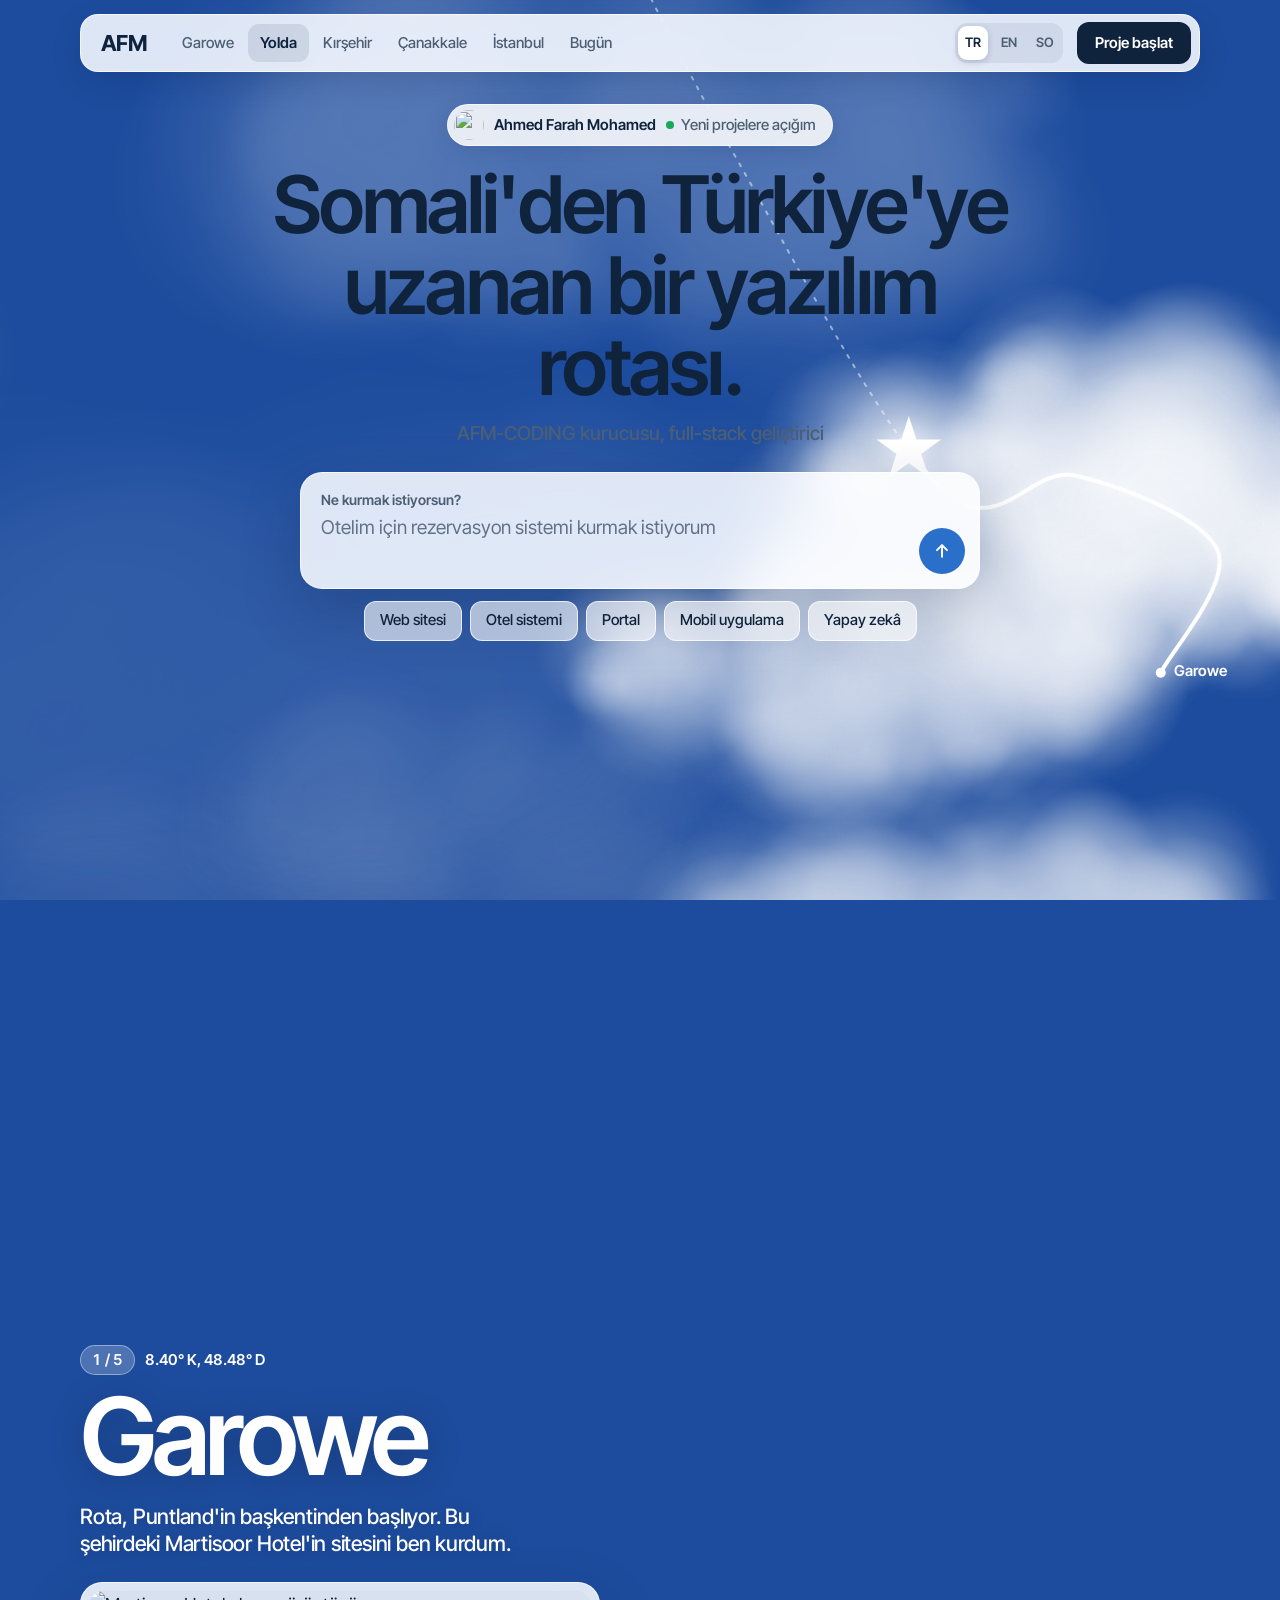
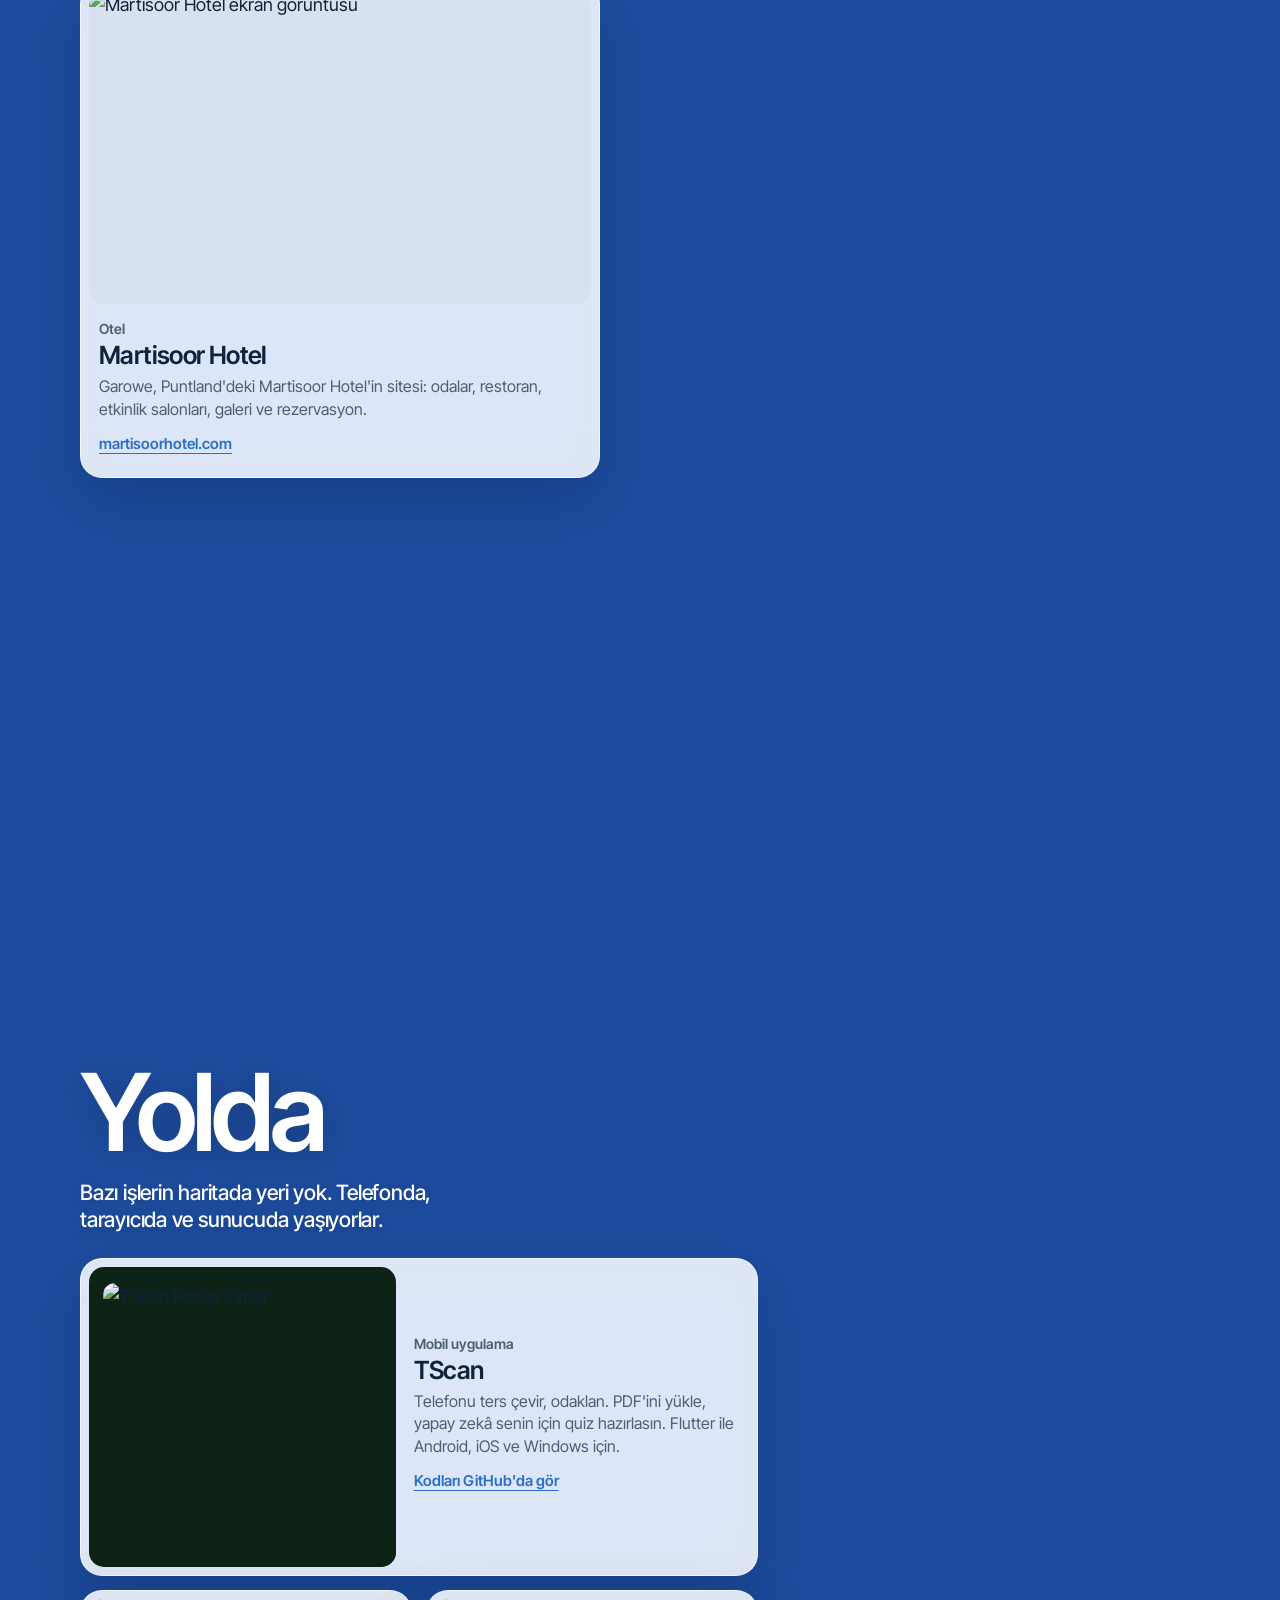
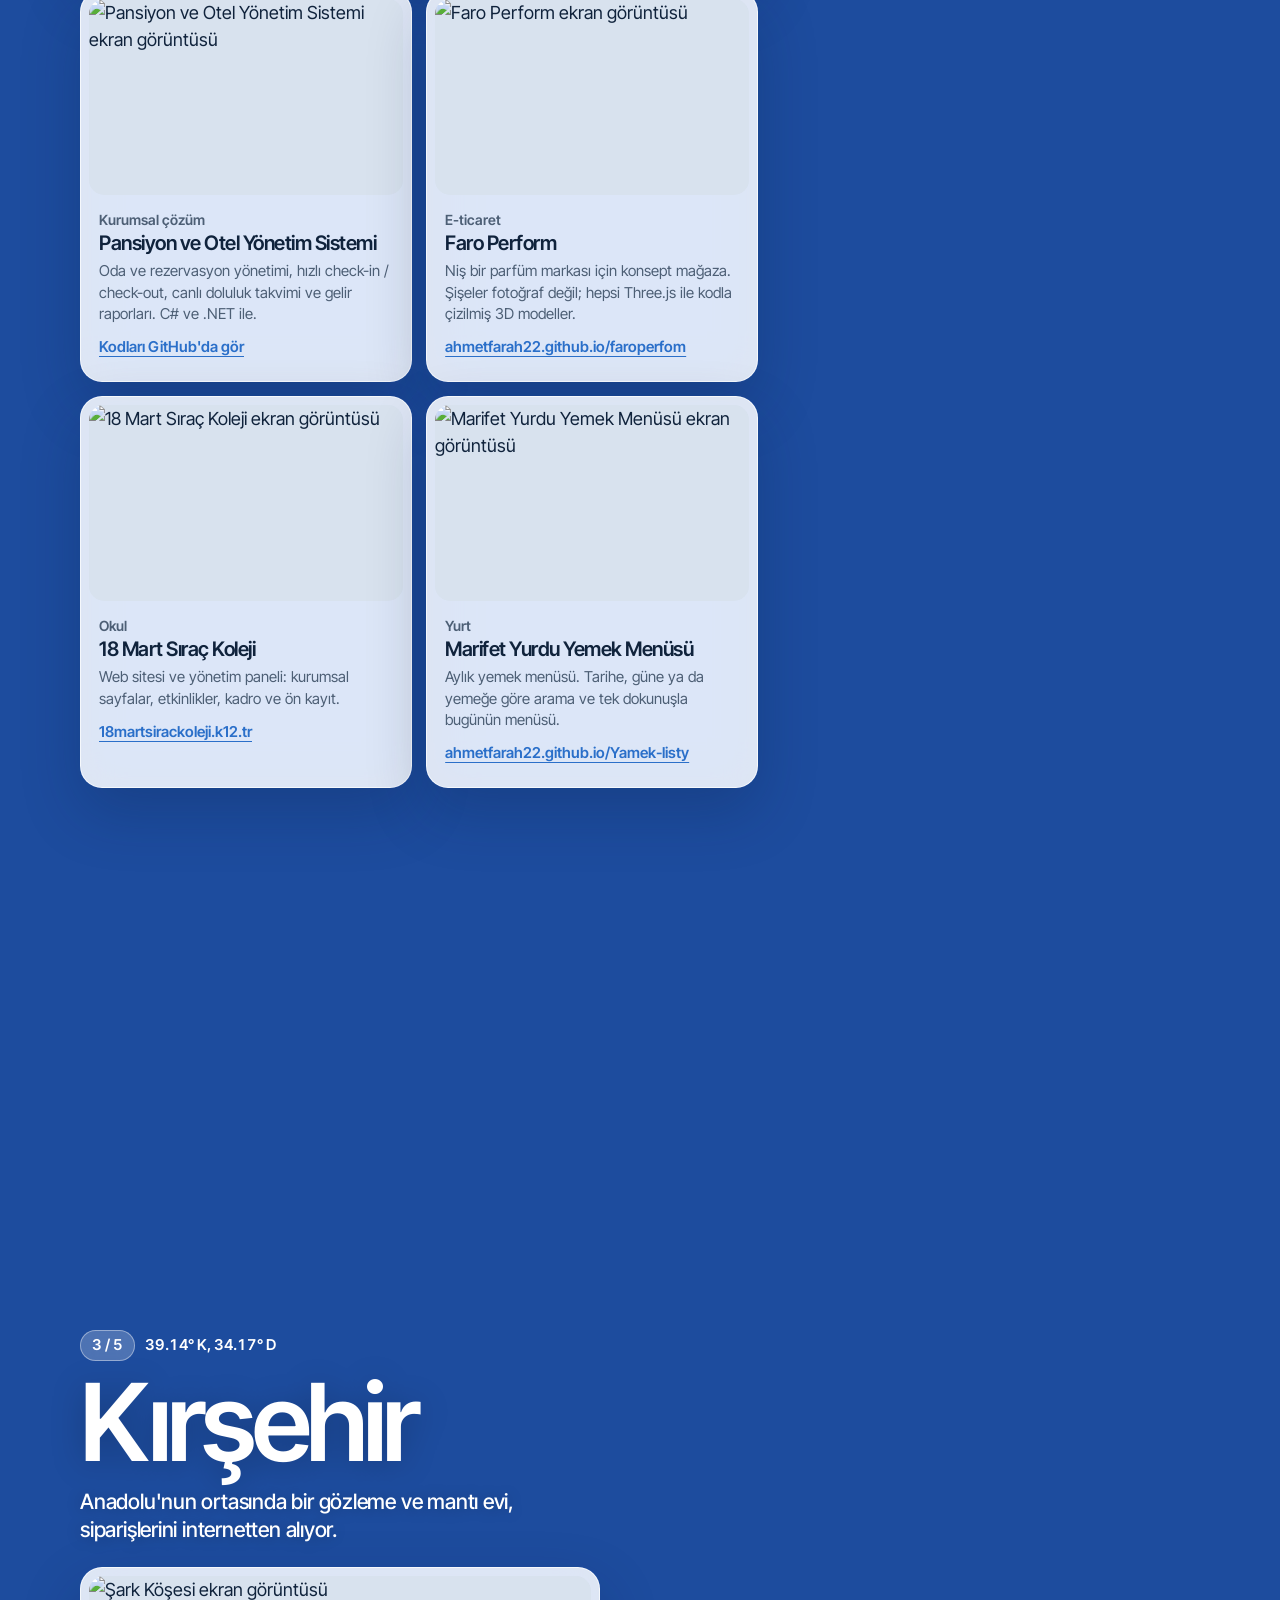
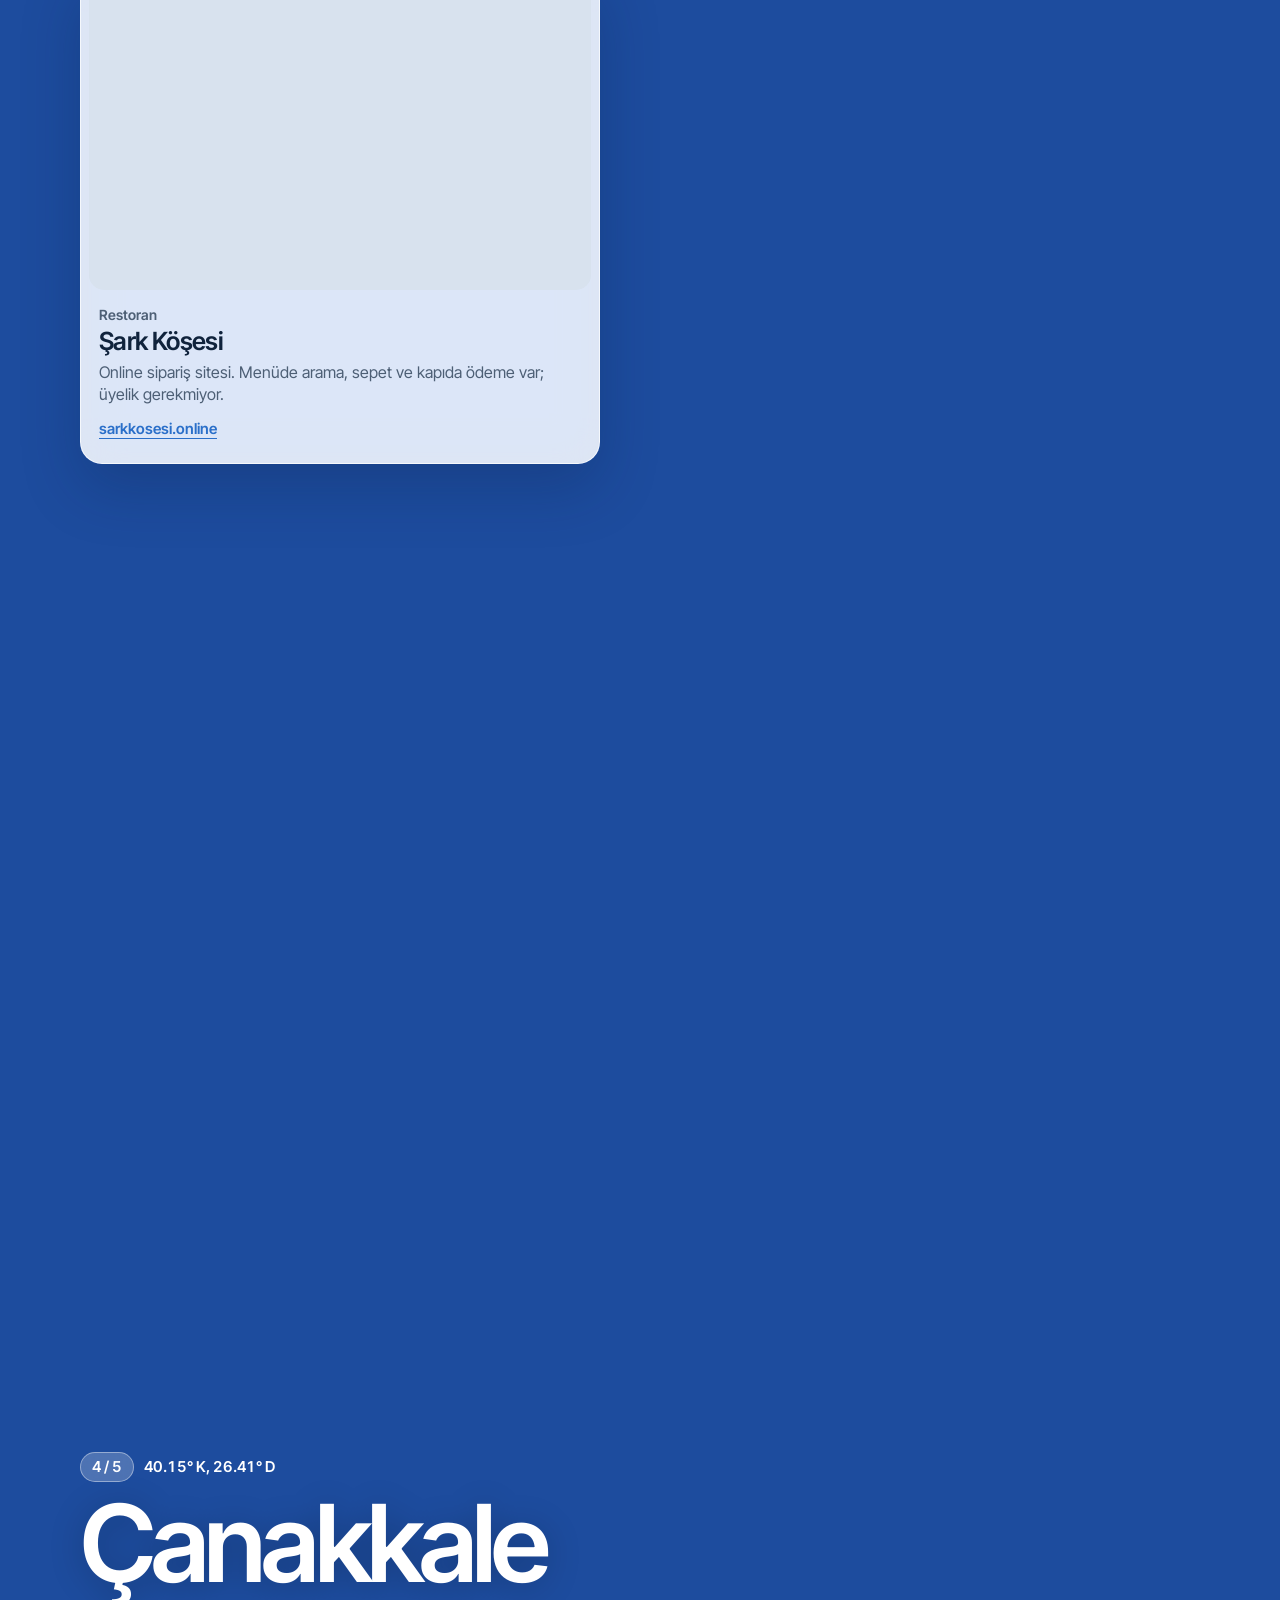
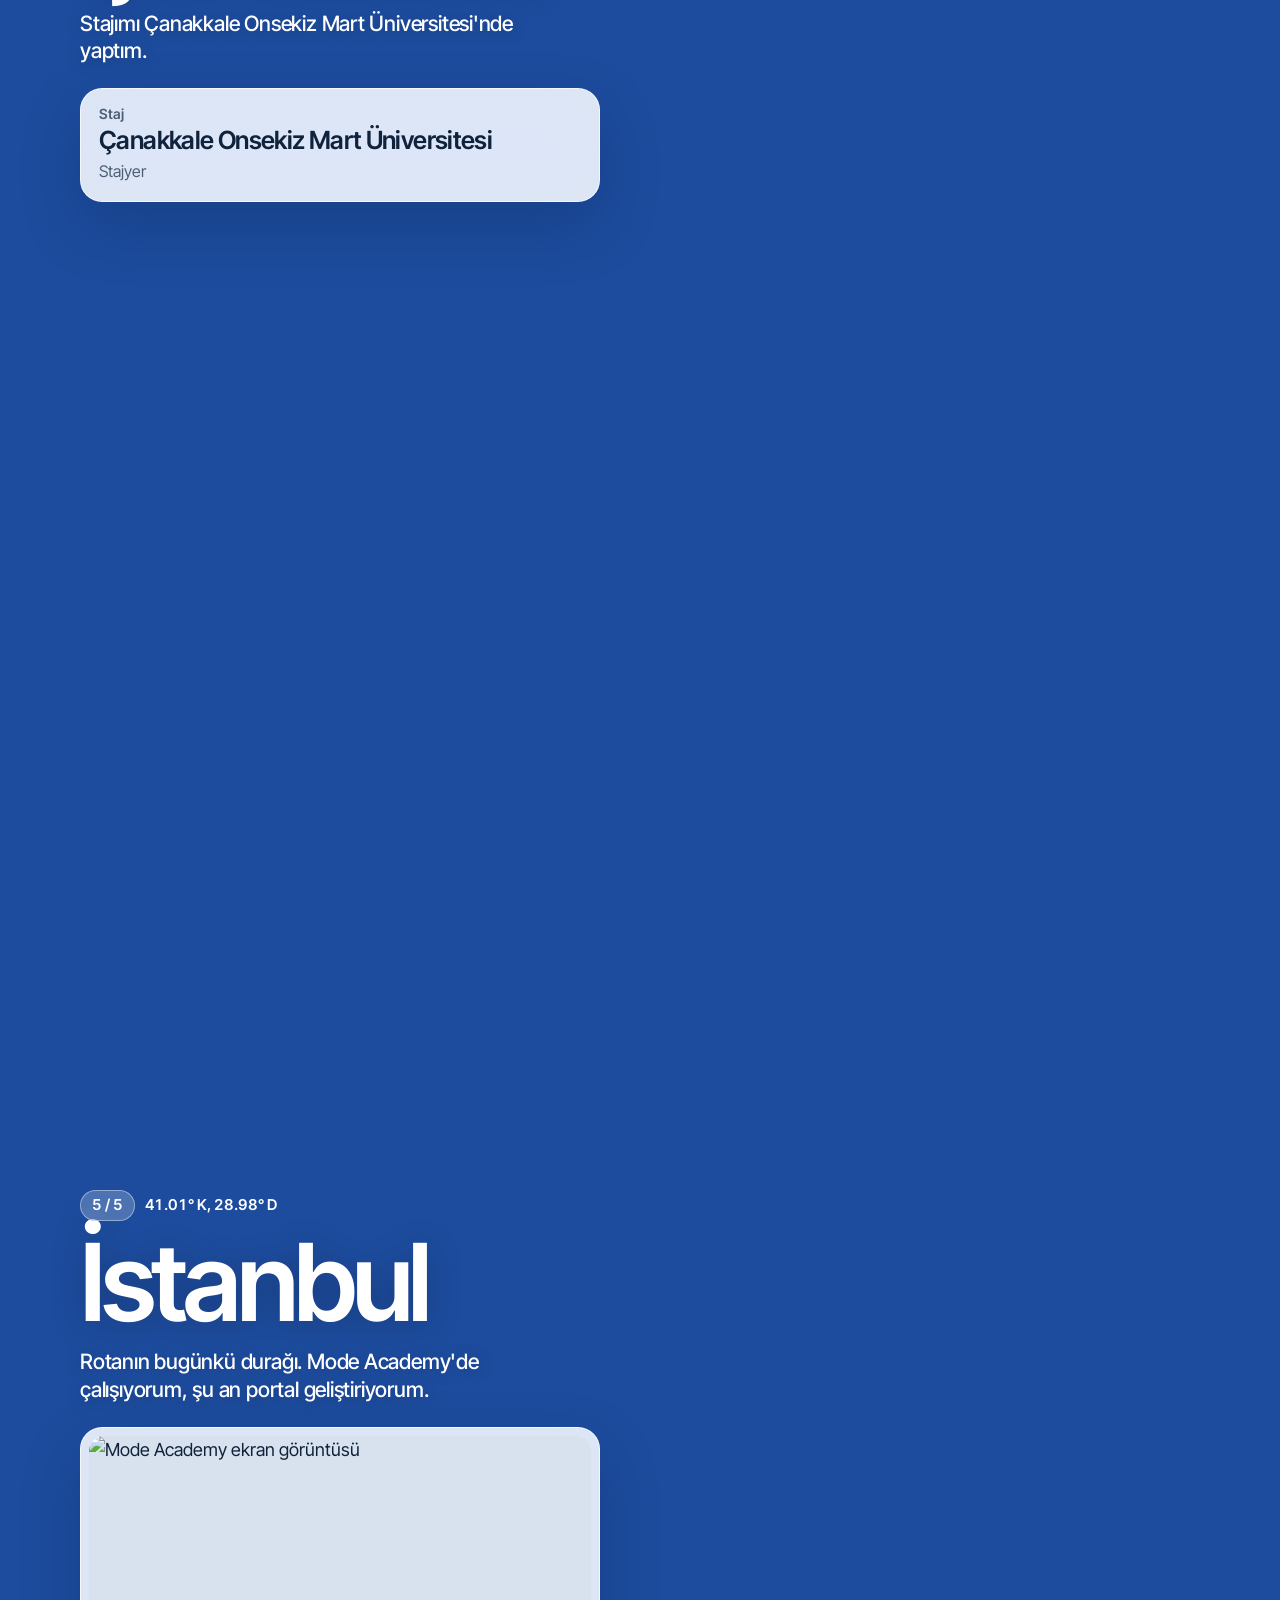
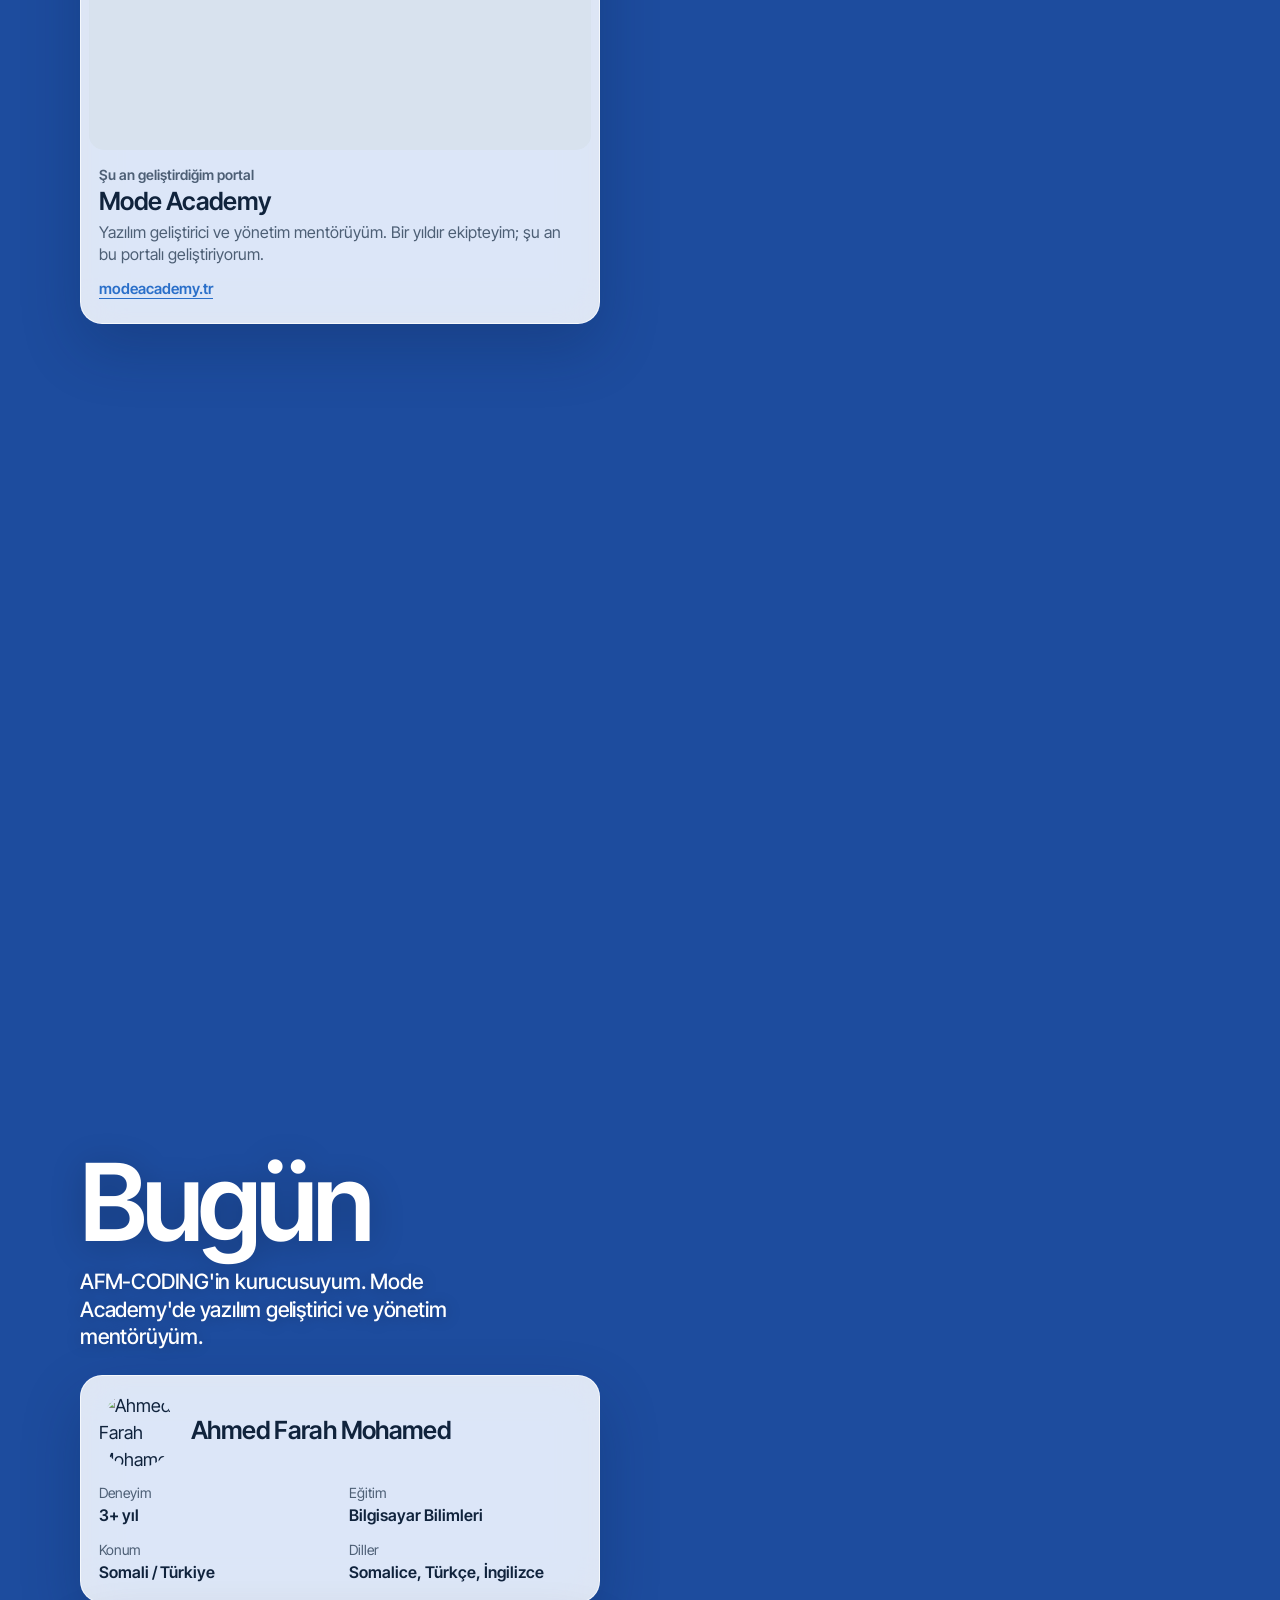
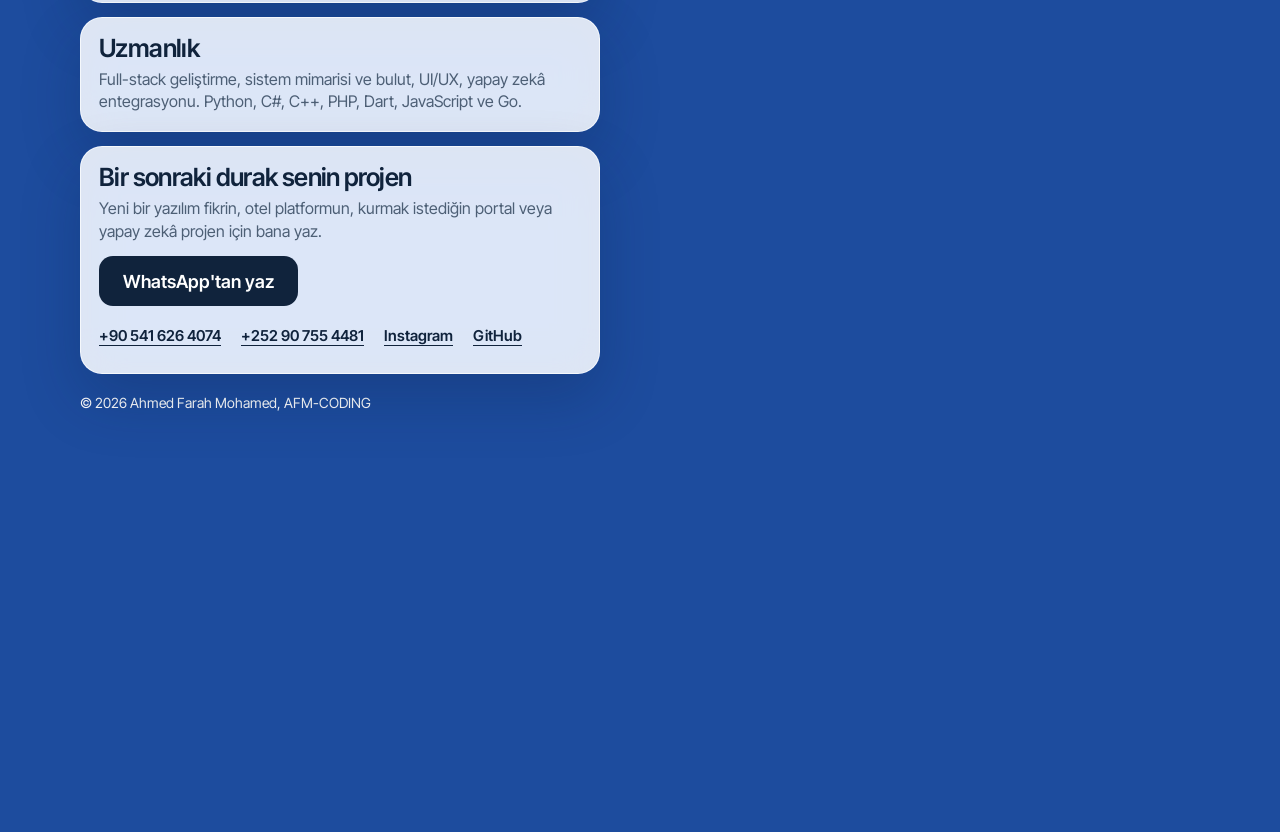
==== commit 9f6b7f3b: "Rota yeniden tasarlandı: aydınlık açılış, bulutlar, cam kartlar - Gökyüzü açılışı, WhatsApp'a mesaj " ====
--- a/index.html
+++ b/index.html
@@ -116,7 +116,7 @@
     </script>
 <link rel="preconnect" href="https://fonts.googleapis.com">
 <link rel="preconnect" href="https://fonts.gstatic.com" crossorigin>
-<link href="https://fonts.googleapis.com/css2?family=Anton&family=DM+Sans:opsz,wght@9..40,400..700&display=swap" rel="stylesheet">
+<link href="https://fonts.googleapis.com/css2?family=Inter+Tight:wght@400..700&display=swap" rel="stylesheet">
 <link rel="stylesheet" href="styles.css">
 </head>
 <body>
@@ -124,12 +124,14 @@
 
 <header class="bar">
   <a class="logo" href="#top" aria-label="AFM">AFM</a>
+  <nav class="route-nav" id="route-nav" aria-label="Rota"></nav>
   <p class="here" id="here" aria-live="polite"></p>
   <div class="lang" id="lang" role="group" aria-label="Dil, Language, Luqad">
     <button type="button" data-lang="tr" aria-label="Türkçe">TR</button>
     <button type="button" data-lang="en" aria-label="English">EN</button>
     <button type="button" data-lang="so" aria-label="Soomaali">SO</button>
   </div>
+  <a class="bar-cta" id="bar-cta" href="#iletisim"></a>
 </header>
 
 <main id="stops"></main>
--- a/styles.css
+++ b/styles.css
@@ -2,90 +2,174 @@
   --blue: #2A6FC9;
   --red: #C8101C;
   --white: #FFFFFF;
-  --paper: #F5F8FC;
-  --ink: #101828;
-  --soft: #4A5568;
-  --line: rgba(255, 255, 255, .34);
-  --display: "Anton", "Arial Narrow", sans-serif;
-  --body: "DM Sans", system-ui, sans-serif;
+  --ink: #10233C;
+  --soft: #4D5F75;
+  --glass: rgba(255, 255, 255, .86);
+  --glass-line: rgba(255, 255, 255, .72);
+  --shadow: 0 24px 60px rgba(9, 30, 66, .24);
+  --font: "Inter Tight", system-ui, sans-serif;
 }
 
 * { box-sizing: border-box; }
-html { background: var(--blue); scroll-behavior: smooth; }
-body { margin: 0; color: var(--white); font: 400 18px/1.5 var(--body); -webkit-font-smoothing: antialiased; overflow-x: clip; }
+html { background: #CFE6FA; scroll-behavior: smooth; }
+body { margin: 0; color: var(--white); font: 400 18px/1.5 var(--font); -webkit-font-smoothing: antialiased; overflow-x: clip; }
 h1, h2, h3, p, ul, dl, dd { margin: 0; padding: 0; }
 ul { list-style: none; }
 a { color: inherit; }
 img { display: block; max-width: 100%; height: auto; }
-button { font: inherit; color: inherit; background: none; border: 0; padding: 0; cursor: pointer; }
-:focus-visible { outline: 3px solid var(--white); outline-offset: 3px; border-radius: 4px; }
-.card :focus-visible { outline-color: var(--blue); }
+button, textarea { font: inherit; color: inherit; }
+button { background: none; border: 0; padding: 0; cursor: pointer; }
+:focus-visible { outline: 3px solid var(--blue); outline-offset: 2px; border-radius: 8px; }
 
 #map { position: fixed; inset: 0; width: 100vw; height: 100svh; display: block; }
 
+/* Üst menü */
 .bar {
-  position: fixed; inset: 0 0 auto; z-index: 10;
-  display: flex; align-items: center; justify-content: space-between; gap: 16px;
-  padding: 12px clamp(18px, 4vw, 56px);
-  background: rgb(var(--sky, 42 111 201) / .82);
-  backdrop-filter: blur(10px);
-  pointer-events: none;
-}
-.bar > * { pointer-events: auto; }
-.logo { font: 400 28px/1 var(--display); text-decoration: none; letter-spacing: .01em; }
-.here { flex: 1; font-size: 15px; font-weight: 600; pointer-events: none; }
-.lang { position: relative; display: grid; grid-template-columns: repeat(3, 38px); border: 1px solid var(--line); border-radius: 22px; background: rgba(0, 0, 0, .14); }
+  position: fixed; top: 14px; left: 50%; z-index: 10;
+  transform: translateX(-50%);
+  width: min(1120px, calc(100vw - 28px));
+  display: flex; align-items: center; gap: 14px;
+  padding: 7px 8px 7px 20px;
+  color: var(--ink);
+  background: var(--glass);
+  border: 1px solid var(--glass-line);
+  border-radius: 18px;
+  backdrop-filter: blur(18px) saturate(1.4);
+  box-shadow: 0 10px 30px rgba(9, 30, 66, .14);
+}
+.logo { font-size: 22px; font-weight: 700; letter-spacing: -.03em; text-decoration: none; }
+.route-nav { display: flex; gap: 2px; margin-left: 10px; flex: 1; }
+.route-nav button {
+  padding: 8px 12px; border-radius: 11px;
+  font-size: 15px; font-weight: 500; color: var(--soft);
+  transition: background .2s, color .2s;
+}
+.route-nav button:hover { color: var(--ink); background: rgba(16, 35, 60, .06); }
+.route-nav button.on { color: var(--ink); background: rgba(16, 35, 60, .1); font-weight: 600; }
+.here { display: none; flex: 1; font-size: 14px; font-weight: 600; white-space: nowrap; overflow: hidden; text-overflow: ellipsis; }
+.lang { position: relative; flex: none; display: grid; grid-template-columns: repeat(3, 36px); background: rgba(16, 35, 60, .07); border-radius: 12px; }
 .lang::before {
-  content: ""; position: absolute; top: 3px; bottom: 3px; left: 3px; width: 32px;
-  border-radius: 18px; background: var(--white);
-  transform: translateX(calc(var(--at, 0) * 38px));
+  content: ""; position: absolute; top: 3px; bottom: 3px; left: 3px; width: 30px;
+  border-radius: 9px; background: var(--white); box-shadow: 0 2px 6px rgba(9, 30, 66, .18);
+  transform: translateX(calc(var(--at, 0) * 36px));
   transition: transform .3s cubic-bezier(.2, .85, .2, 1);
 }
-.lang button { position: relative; height: 40px; font-size: 13px; font-weight: 700; transition: color .25s; }
+.lang button { position: relative; height: 40px; font-size: 13px; font-weight: 600; color: var(--soft); }
 .lang button[aria-pressed="true"] { color: var(--ink); }
+.bar-cta {
+  flex: none; display: inline-flex; align-items: center; min-height: 42px; padding: 0 18px;
+  border-radius: 12px; background: var(--ink); color: var(--white);
+  font-size: 15px; font-weight: 600; text-decoration: none;
+  transition: background .2s;
+}
+.bar-cta:hover { background: var(--blue); }
 
 main { position: relative; z-index: 1; }
 
+/* Açılış */
 .hero {
   min-height: 100svh;
-  display: flex; flex-direction: column; justify-content: center;
-  padding: 90px clamp(18px, 4vw, 56px) 48px;
-}
-.name { font: 400 clamp(76px, min(13.5vw, 19svh), 232px)/.98 var(--display); letter-spacing: .005em; }
-.name span { display: block; }
-.anim .name span { animation: rise 1s cubic-bezier(.2, .85, .2, 1) backwards; }
-.anim .name span:nth-child(2) { animation-delay: .12s; }
-.anim .name span:nth-child(3) { animation-delay: .24s; }
-@keyframes rise { from { opacity: 0; transform: translateY(60px); } }
-.tagline { margin-top: 22px; max-width: 26ch; font-size: clamp(22px, 2.3vw, 34px); line-height: 1.2; font-weight: 500; }
-.role { margin-top: 10px; font-weight: 600; opacity: .9; }
-.cue { margin-top: 30px; font-weight: 600; display: inline-flex; align-items: center; gap: 12px; text-decoration: none; align-self: flex-start; min-height: 44px; }
-.cue::after { content: ""; width: 2px; height: 34px; background: var(--white); transform-origin: top; }
-.anim .cue::after { animation: drop 1.8s ease-in-out infinite; }
-@keyframes drop { 0% { transform: scaleY(0); } 55% { transform: scaleY(1); transform-origin: top; } 100% { transform: scaleY(0); transform-origin: bottom; } }
-
-.stop { min-height: 170vh; padding: 16vh clamp(18px, 4vw, 56px); display: flex; align-items: center; }
-.panel { width: min(540px, 46vw); }
-.coord { font-size: 15px; font-weight: 600; font-variant-numeric: tabular-nums; }
-.city { margin: 4px 0 14px; font: 400 clamp(72px, 9.5vw, 156px)/1 var(--display); letter-spacing: .005em; text-shadow: 0 2px 26px rgba(0, 0, 0, .25); }
-.lede { font-size: clamp(20px, 1.7vw, 25px); line-height: 1.3; font-weight: 500; text-shadow: 0 1px 14px rgba(0, 0, 0, .3); max-width: 34ch; }
-
-.cards { display: grid; gap: 16px; margin-top: 26px; }
-.card { background: var(--paper); color: var(--ink); border-radius: 12px; overflow: hidden; box-shadow: 0 18px 44px rgba(0, 0, 0, .28); }
-.card img { width: 100%; aspect-ratio: 16 / 10; object-fit: cover; background: #D8E2EE; }
-.card-body { padding: 18px 22px 20px; }
-.tag { font-size: 14px; font-weight: 700; color: var(--soft); }
-.card h3 { margin: 2px 0 6px; font: 400 32px/1.1 var(--display); letter-spacing: .01em; }
-.card p.desc { color: var(--soft); font-size: 17px; }
-.go { display: inline-block; margin-top: 10px; padding: 4px 0; font-size: 16px; font-weight: 700; color: var(--blue); text-underline-offset: 4px; }
-
-.phones { display: grid; grid-template-columns: 1fr 1fr; gap: 12px; padding: 20px 22px 0; background: #0E2318; }
-.phones img { aspect-ratio: 785 / 1600; object-fit: cover; border-radius: 14px 14px 0 0; background: #0E2318; }
-.card:has(.phones) { overflow: hidden; }
+  display: flex; flex-direction: column; align-items: center;
+  padding: 104px 20px 34svh;
+  text-align: center;
+  color: var(--ink);
+}
+.chip {
+  display: inline-flex; align-items: center; gap: 10px;
+  padding: 5px 16px 5px 6px; border-radius: 30px;
+  background: var(--glass); border: 1px solid var(--glass-line);
+  backdrop-filter: blur(12px);
+  font-size: 15px; font-weight: 600;
+  box-shadow: 0 6px 20px rgba(9, 30, 66, .1);
+}
+.chip img { width: 30px; height: 30px; border-radius: 50%; object-fit: cover; object-position: 50% 14%; }
+.chip-text { display: inline-flex; align-items: center; gap: 10px; }
+.chip i { font-style: normal; font-weight: 500; color: var(--soft); display: inline-flex; align-items: center; gap: 7px; }
+.chip i::before { content: ""; width: 8px; height: 8px; border-radius: 50%; background: #18A957; }
+h1 {
+  margin-top: 18px; max-width: 16ch;
+  font-size: clamp(42px, min(6.2vw, 9.4svh), 88px); line-height: 1.02; font-weight: 600; letter-spacing: -.035em;
+}
+.role { margin-top: 12px; font-size: clamp(17px, 1.5vw, 21px); font-weight: 500; color: var(--soft); }
+
+.ask {
+  width: min(680px, 100%); margin-top: 24px; padding: 14px;
+  text-align: left;
+  background: var(--glass); border: 1px solid var(--glass-line); border-radius: 22px;
+  backdrop-filter: blur(20px) saturate(1.4);
+  box-shadow: var(--shadow);
+}
+.ask label { display: block; padding: 2px 6px 0; font-size: 14px; font-weight: 600; color: var(--soft); }
+.ask-row { display: flex; align-items: flex-end; gap: 10px; }
+.ask textarea {
+  flex: 1; height: 64px; padding: 6px; border: 0; resize: none; background: none;
+  font-size: 19px; line-height: 1.3; color: var(--ink); outline: none;
+}
+.ask textarea::placeholder { color: var(--soft); opacity: .85; }
+.ask-send {
+  flex: none; width: 46px; height: 46px; border-radius: 50%;
+  display: grid; place-items: center;
+  background: var(--blue); color: var(--white);
+  transition: transform .2s, background .2s;
+}
+.ask-send:hover { transform: scale(1.07); background: #1F5BAA; }
+.ask-send svg { width: 20px; height: 20px; }
+.chips { display: flex; flex-wrap: wrap; justify-content: center; gap: 8px; margin-top: 12px; }
+.chips button {
+  min-height: 40px; padding: 0 15px; border-radius: 12px;
+  background: rgba(255, 255, 255, .62); border: 1px solid var(--glass-line);
+  font-size: 15px; font-weight: 500; color: var(--ink);
+  backdrop-filter: blur(10px);
+  transition: background .2s, transform .2s;
+}
+.chips button:hover { background: var(--white); transform: translateY(-2px); }
+
+.anim .hero > * { animation: rise .9s cubic-bezier(.2, .85, .2, 1) backwards; }
+.anim .hero > :nth-child(2) { animation-delay: .08s; }
+.anim .hero > :nth-child(3) { animation-delay: .16s; }
+.anim .hero > :nth-child(4) { animation-delay: .24s; }
+.anim .hero > :nth-child(5) { animation-delay: .32s; }
+@keyframes rise { from { opacity: 0; transform: translateY(34px); } }
+
+/* Duraklar */
+.stop { min-height: 170vh; padding: 16vh max(28px, calc((100vw - 1120px) / 2)); display: flex; align-items: center; }
+.panel { width: min(520px, 44vw); }
+.panel.wide { width: min(680px, 53vw); }
+.meta { display: flex; align-items: center; gap: 10px; font-size: 15px; font-weight: 600; font-variant-numeric: tabular-nums; }
+.step { padding: 3px 11px; border-radius: 20px; background: rgba(255, 255, 255, .22); border: 1px solid rgba(255, 255, 255, .4); backdrop-filter: blur(8px); }
+.city { margin: 8px 0 12px; font-size: clamp(64px, 8.4vw, 124px); line-height: 1; font-weight: 600; letter-spacing: -.045em; text-shadow: 0 4px 34px rgba(0, 0, 0, .22); }
+.lede { font-size: clamp(20px, 1.65vw, 24px); line-height: 1.3; font-weight: 500; letter-spacing: -.01em; text-shadow: 0 1px 16px rgba(0, 0, 0, .28); max-width: 34ch; }
+
+.cards { display: grid; gap: 14px; margin-top: 24px; }
+.bento { grid-template-columns: 1fr 1fr; }
+.bento .card:first-child { grid-column: 1 / -1; }
+.card {
+  color: var(--ink); overflow: hidden;
+  background: var(--glass); border: 1px solid var(--glass-line); border-radius: 22px;
+  backdrop-filter: blur(22px) saturate(1.5);
+  box-shadow: var(--shadow);
+  transition: translate .3s cubic-bezier(.2, .85, .2, 1), box-shadow .3s;
+}
+.card:hover { translate: 0 -5px; box-shadow: 0 32px 70px rgba(9, 30, 66, .32); }
+.shot { margin: 8px 8px 0; overflow: hidden; border-radius: 15px; }
+.shot img { width: 100%; aspect-ratio: 16 / 10; object-fit: cover; background: #D8E2EE; transition: transform .6s cubic-bezier(.2, .85, .2, 1); }
+.card:hover .shot img { transform: scale(1.045); }
+.card-body { padding: 14px 18px 18px; }
+.tag { font-size: 14px; font-weight: 600; color: var(--soft); }
+.card h3 { margin: 2px 0 6px; font-size: 25px; line-height: 1.12; font-weight: 600; letter-spacing: -.025em; }
+.bento .card:not(:first-child) h3 { font-size: 20px; }
+.card p.desc { color: var(--soft); font-size: 16px; line-height: 1.42; }
+.bento .card:not(:first-child) p.desc { font-size: 15px; }
+.go { display: inline-block; margin-top: 8px; padding: 4px 0; font-size: 15px; font-weight: 600; color: var(--blue); text-underline-offset: 4px; overflow-wrap: anywhere; }
+
+.tscan { display: grid; grid-template-columns: 1fr 1.15fr; align-items: center; }
+.phones { display: grid; grid-template-columns: 1fr 1fr; gap: 10px; margin: 8px 0 8px 8px; padding: 16px 14px 0; background: #0E2318; border-radius: 15px; overflow: hidden; max-height: 300px; }
+.phones img { aspect-ratio: 785 / 1600; object-fit: cover; border-radius: 12px 12px 0 0; background: #0E2318; }
 
 .final { min-height: 190vh; }
-.me { display: flex; align-items: center; gap: 18px; padding: 20px 22px 0; }
-.me img { width: 92px; height: 92px; aspect-ratio: 1; border-radius: 50%; object-fit: cover; object-position: 50% 14%; }
+.me { display: flex; align-items: center; gap: 16px; padding: 16px 18px 0; }
+.me img { width: 76px; height: 76px; aspect-ratio: 1; border-radius: 50%; object-fit: cover; object-position: 50% 14%; }
+.me h3 { margin: 0; }
 .facts { display: grid; grid-template-columns: 1fr 1fr; gap: 12px 18px; }
 .facts dt { font-size: 14px; color: var(--soft); }
 .facts dd { font-weight: 600; font-size: 16px; }
@@ -93,25 +177,40 @@
 .contact-card .desc { margin-bottom: 14px; }
 .wa {
   display: inline-flex; align-items: center; justify-content: center;
-  min-height: 52px; padding: 0 26px; border-radius: 30px;
-  background: var(--red); color: var(--white); font-weight: 700; text-decoration: none;
+  min-height: 50px; padding: 0 24px; border-radius: 14px;
+  background: var(--ink); color: var(--white); font-weight: 600; text-decoration: none;
   transition: background .2s;
 }
-.wa:hover { background: #A30C17; }
-.links { display: flex; flex-wrap: wrap; gap: 4px 22px; margin-top: 14px; }
-.links a { display: inline-block; padding: 7px 0; font-weight: 600; font-size: 16px; color: var(--ink); text-underline-offset: 4px; }
+.wa:hover { background: var(--red); }
+.links { display: flex; flex-wrap: wrap; gap: 2px 20px; margin-top: 12px; }
+.links a { display: inline-block; padding: 7px 0; font-weight: 600; font-size: 15px; color: var(--ink); text-underline-offset: 4px; }
 .fine { margin-top: 18px; font-size: 14px; }
 
-.anim .rv { transition: opacity .7s ease, transform .9s cubic-bezier(.2, .85, .2, 1); }
+.anim .rv { transition: opacity .7s ease calc(var(--d, 0) * 80ms), transform .9s cubic-bezier(.2, .85, .2, 1) calc(var(--d, 0) * 80ms), translate .3s cubic-bezier(.2, .85, .2, 1), box-shadow .3s; }
 .anim .rv:not(.in) { opacity: 0; transform: translateY(46px); }
 
+@media (max-width: 999px) {
+  .route-nav, .bar-cta { display: none; }
+  .here { display: block; }
+  .bar { padding-left: 16px; }
+}
 @media (max-width: 859px) {
   body { font-size: 17px; }
-  .here { font-size: 14px; white-space: nowrap; overflow: hidden; text-overflow: ellipsis; }
-  .hero { justify-content: flex-start; padding-top: 92px; }
-  .stop, .final { min-height: 0; padding: 62svh 18px 22svh; display: block; }
-  .panel { width: 100%; }
-  .city { font-size: clamp(64px, 19vw, 110px); }
+  .hero { padding: 92px 16px 30svh; }
+  h1 { font-size: clamp(38px, 11vw, 62px); }
+  .chip { font-size: 14px; line-height: 1.2; text-align: left; border-radius: 20px; padding-right: 18px; }
+  .chip-text { flex-direction: column; align-items: flex-start; gap: 1px; }
+  .ask textarea { font-size: 17px; }
+  .stop, .final { min-height: 0; padding: 62svh 16px 22svh; display: block; }
+  .panel, .panel.wide { width: 100%; }
+  .city { font-size: clamp(58px, 17vw, 100px); }
+  .tscan { grid-template-columns: 1fr; }
+  .phones { margin: 8px 8px 0; max-height: 270px; }
+}
+@media (max-width: 479px) {
+  .bento { grid-template-columns: 1fr; }
+  .bento .card:not(:first-child) h3 { font-size: 25px; }
+  .bento .card:not(:first-child) p.desc { font-size: 16px; }
 }
 
 @media (prefers-reduced-motion: reduce) {
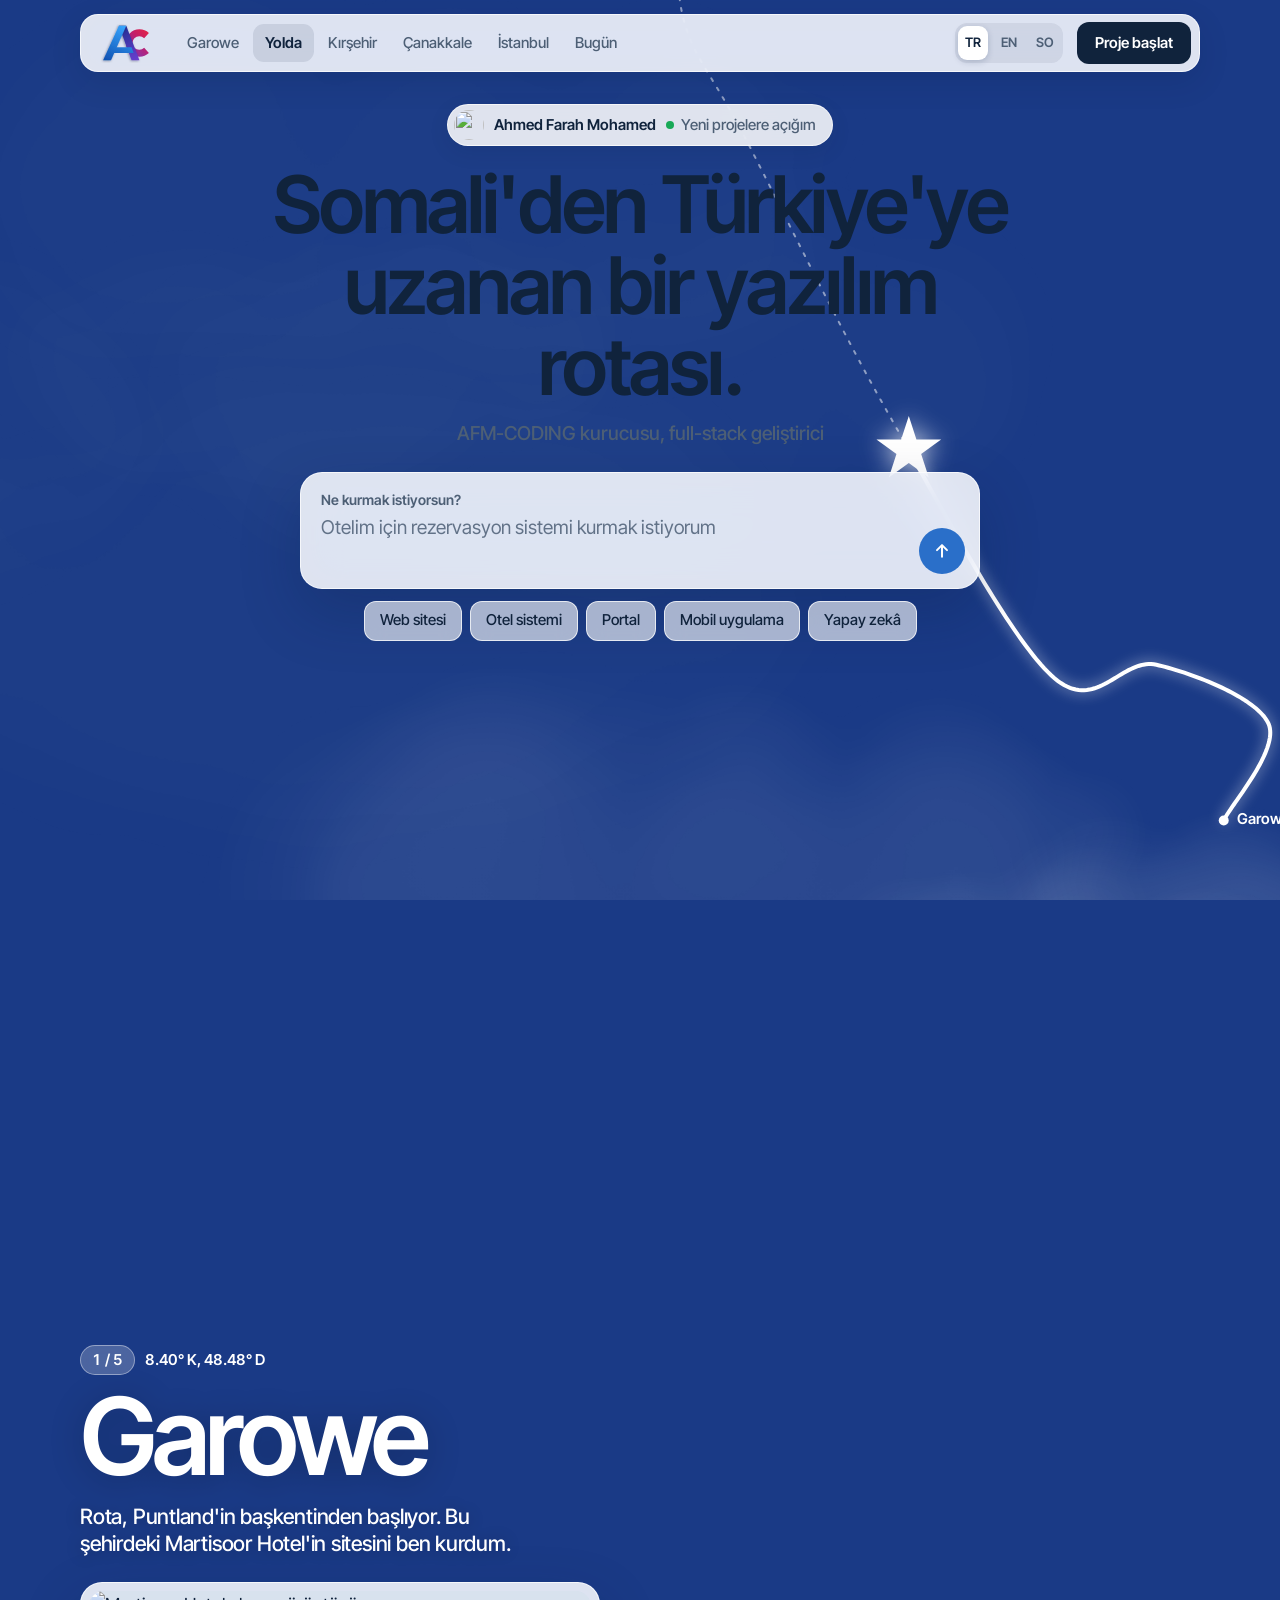
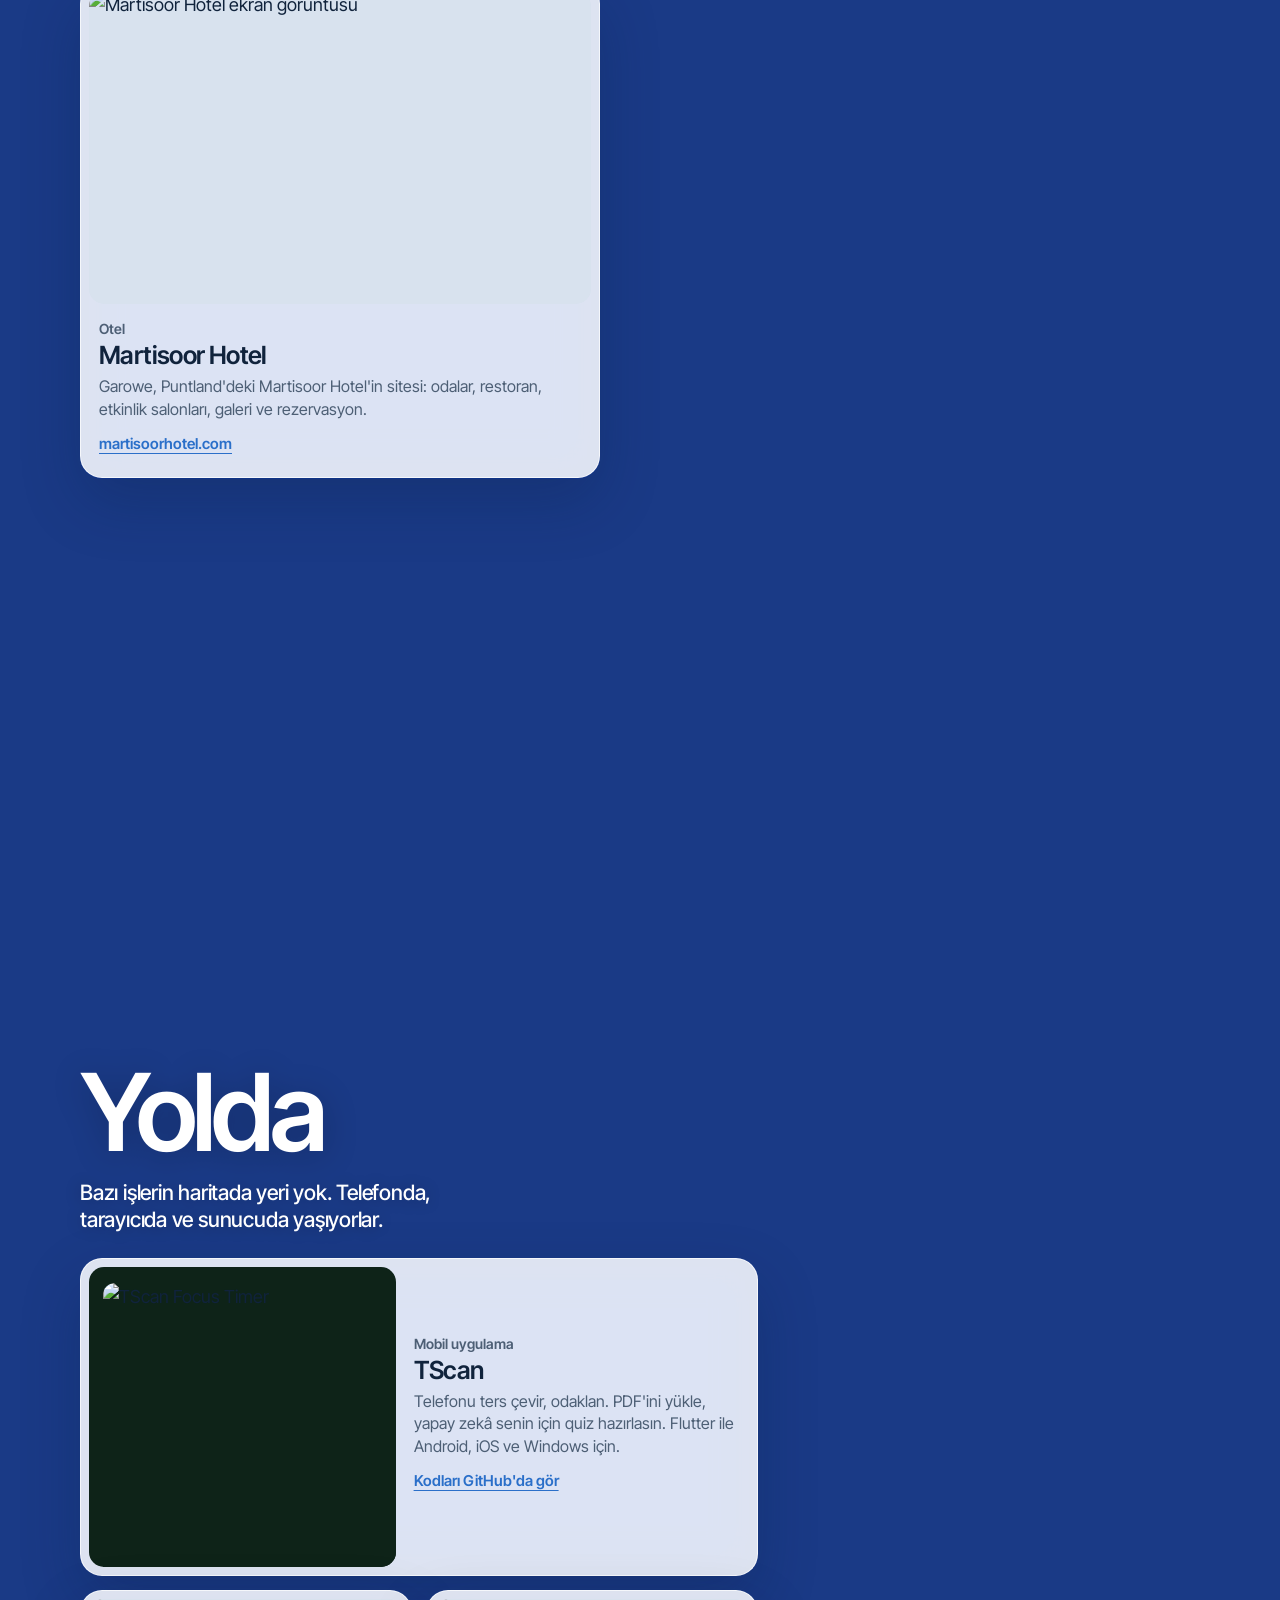
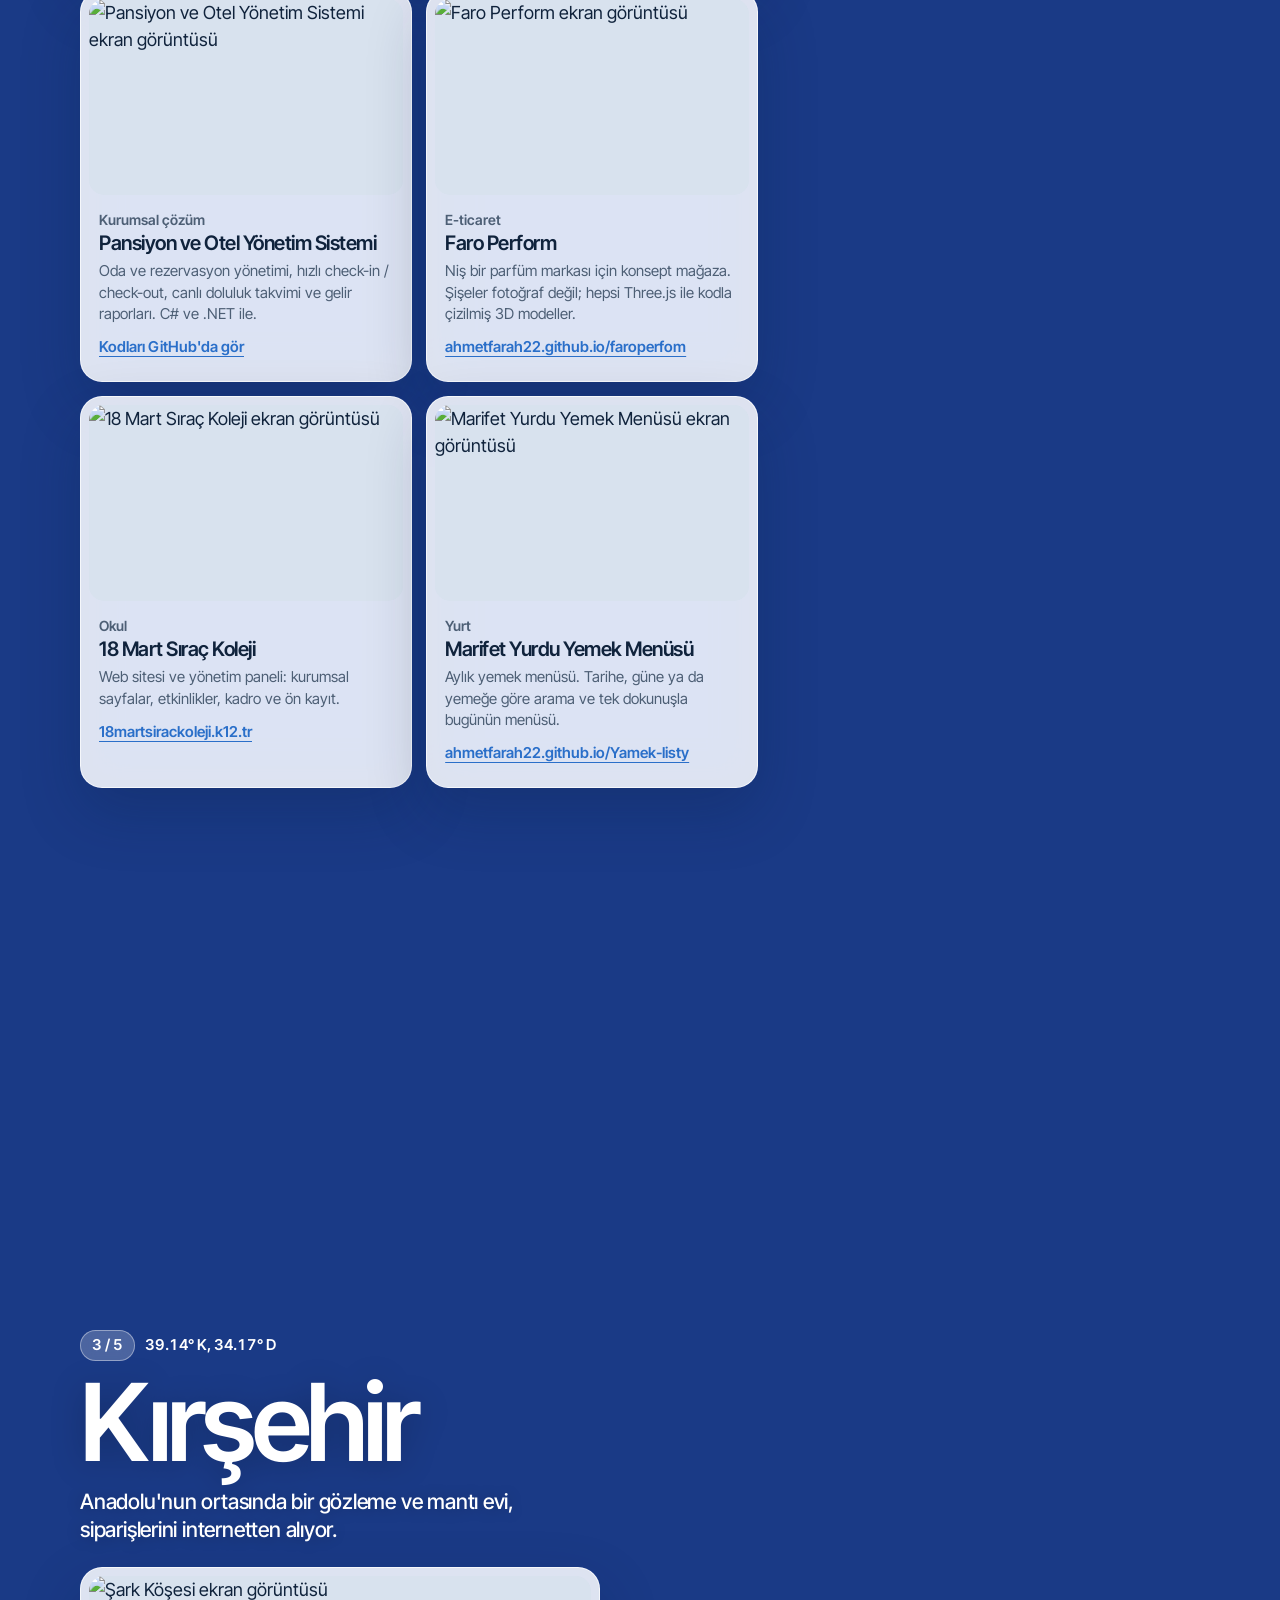
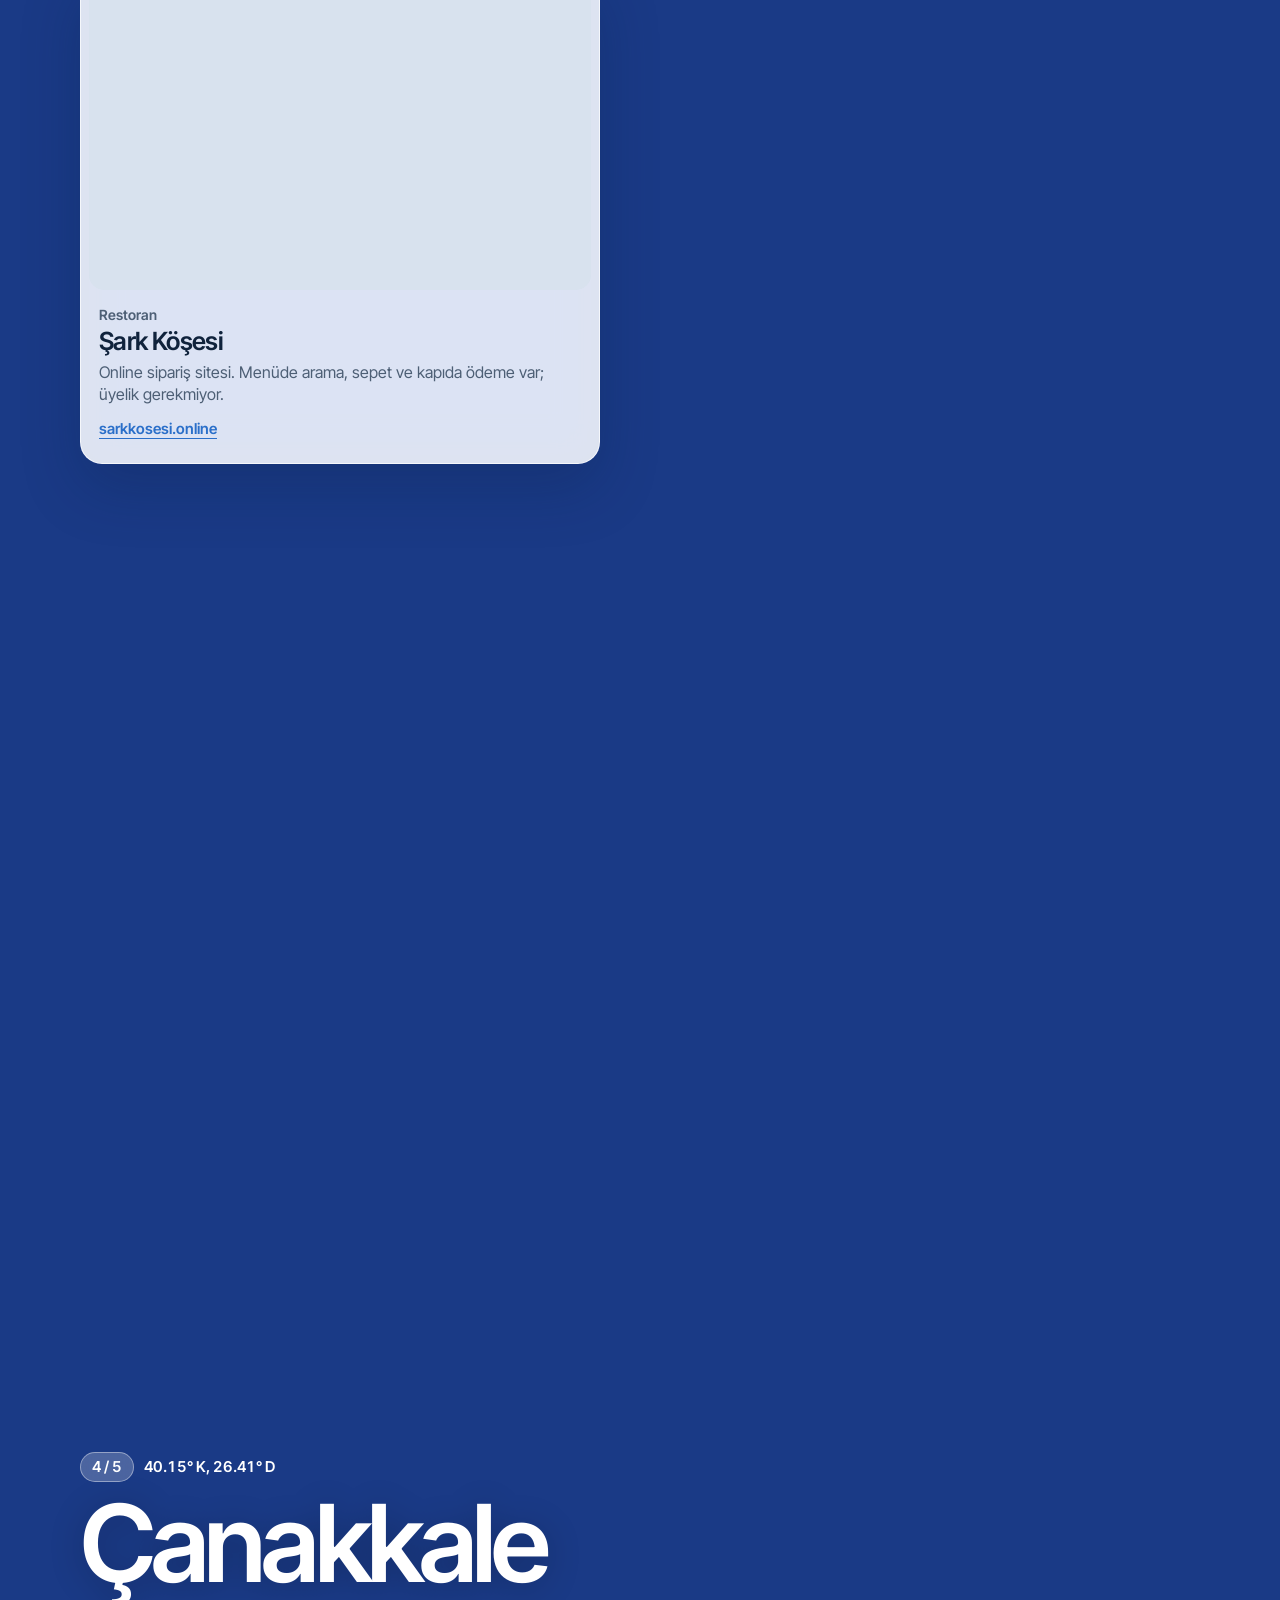
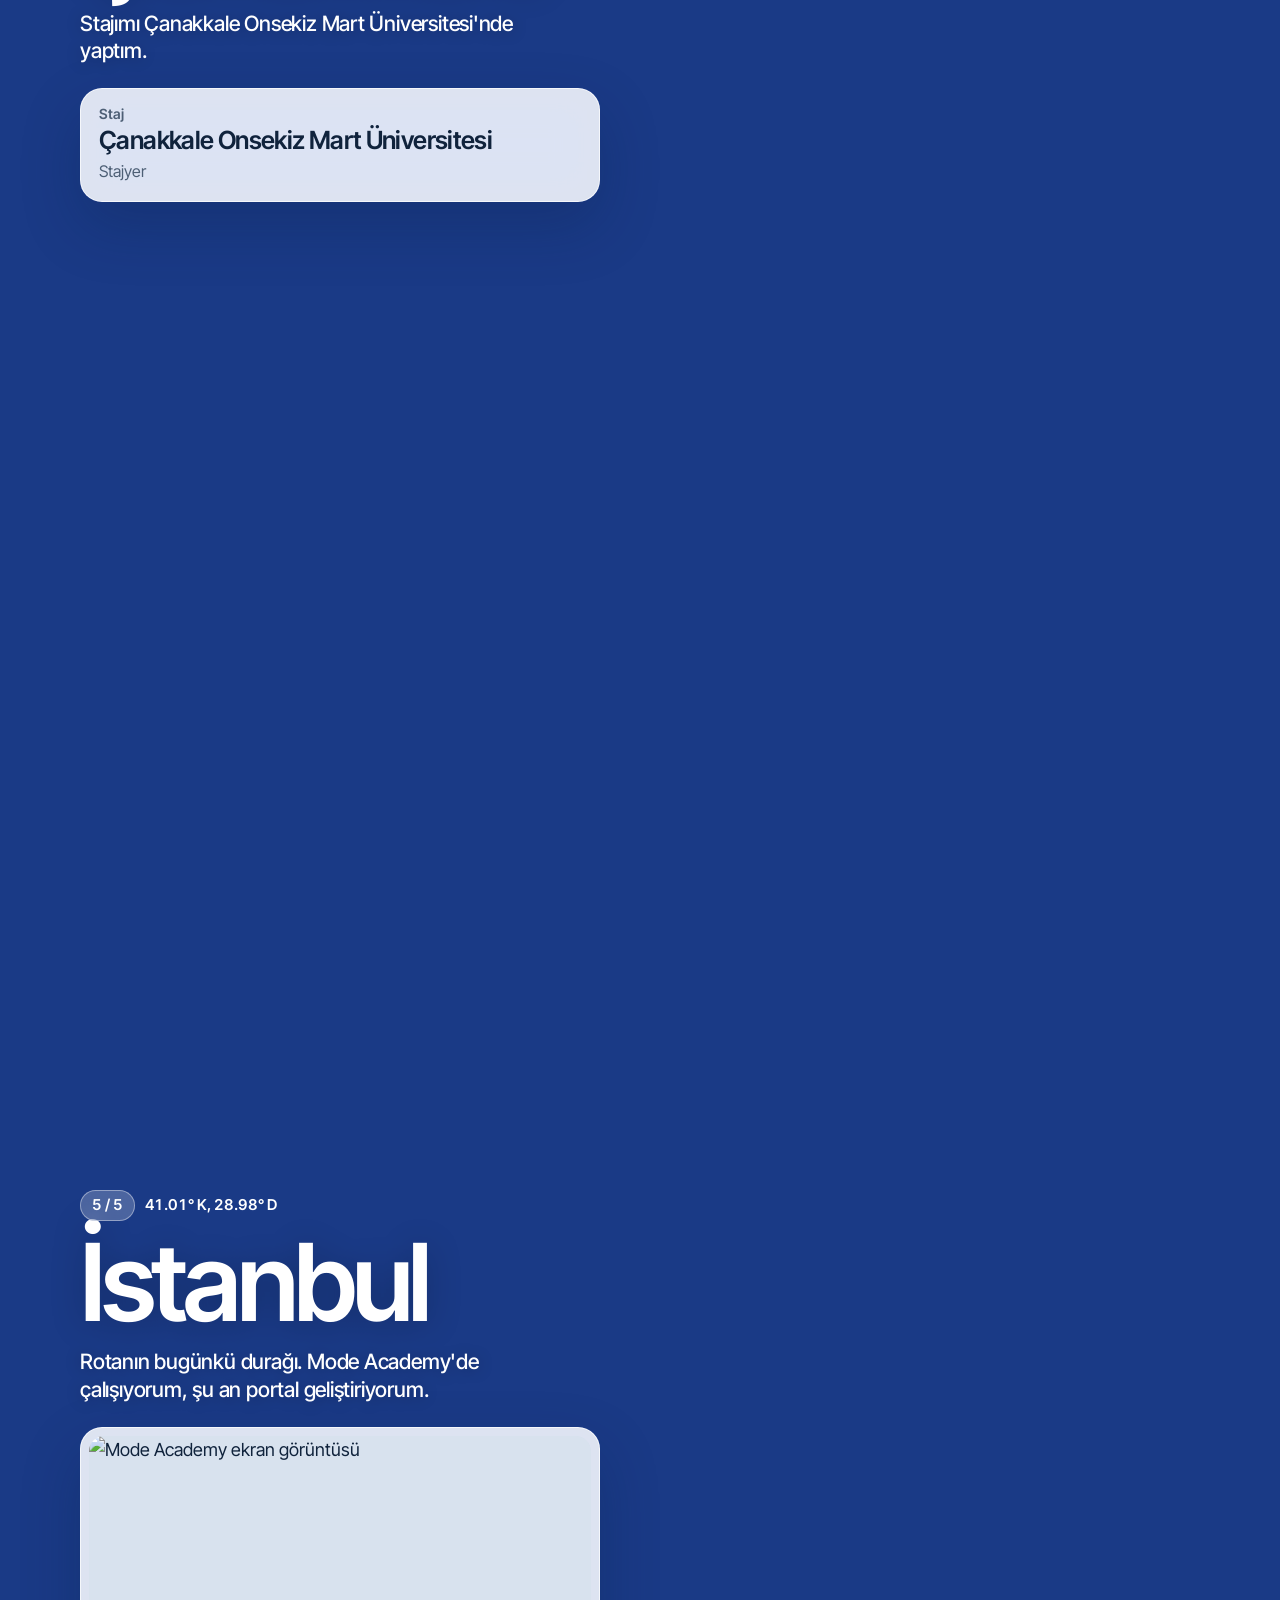
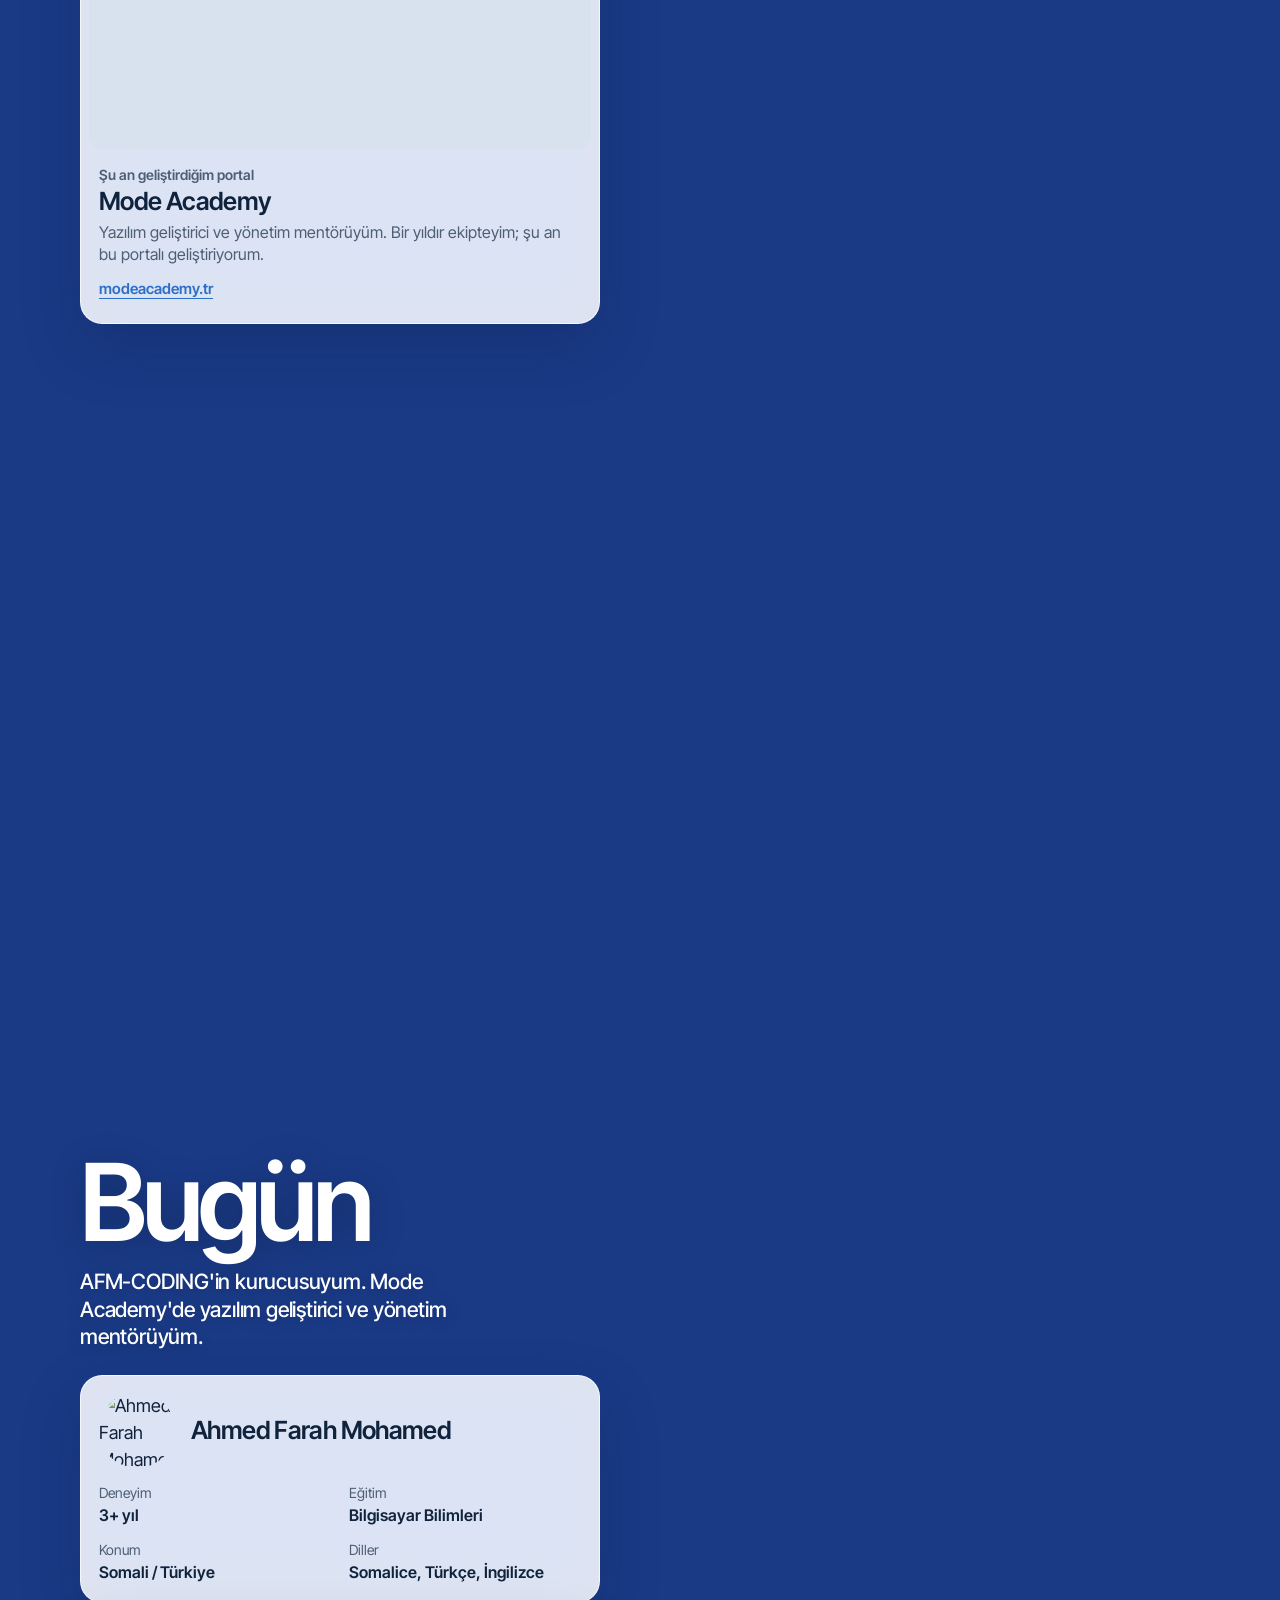
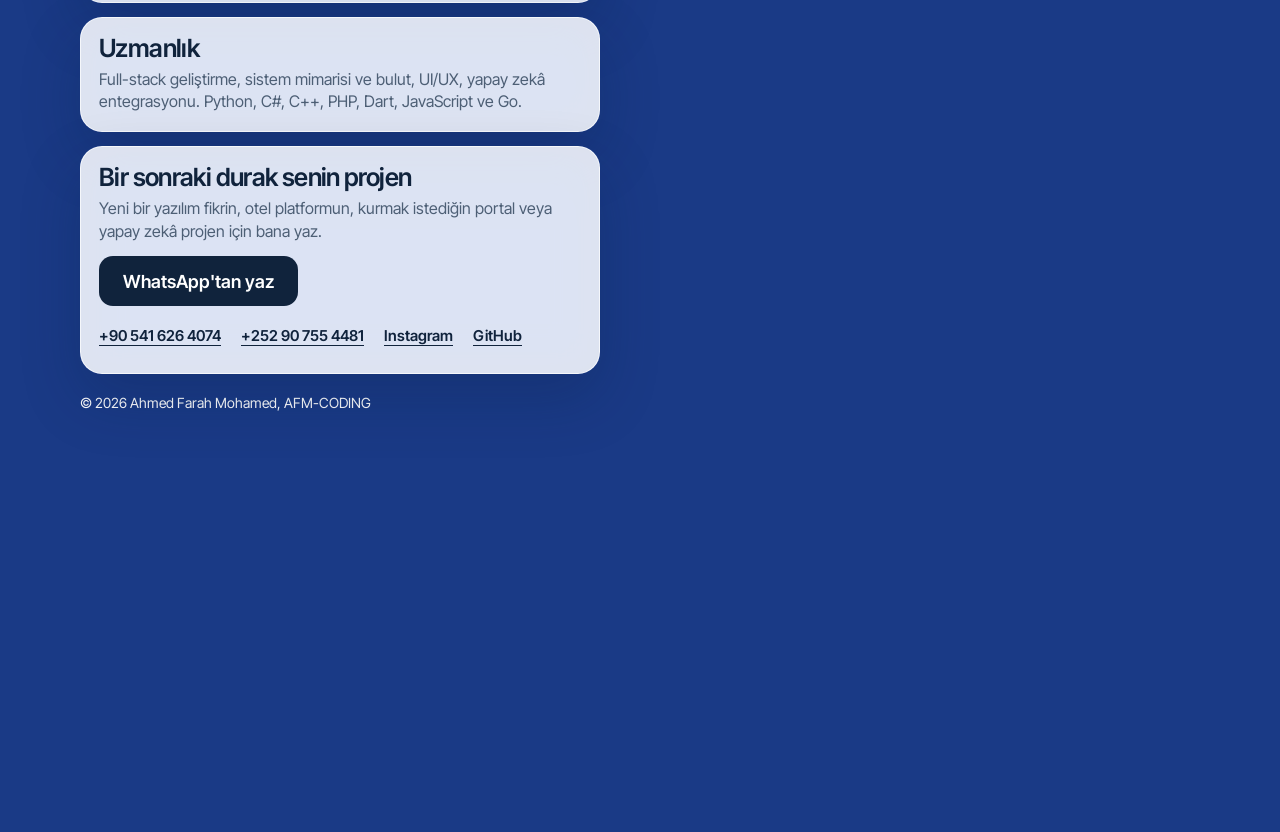
==== commit cf5d53bb: "Yeni AC logosu ve sekme ikonu - Menüde şerit AC logosu - Tarayıcı ve telefon ana ekranı ikonları bra" ====
--- a/index.html
+++ b/index.html
@@ -6,8 +6,6 @@
 <title>Ahmed Farah Mohamed | AFM-CODING</title>
 <meta name="description" content="Ahmed Farah Mohamed, AFM-CODING kurucusu ve full-stack geliştirici. Somali'den Türkiye'ye uzanan bir yazılım rotası.">
 <link rel="canonical" href="https://afmcoding.com/">
-<link rel="icon" type="image/png" href="assets/favicon-circle.png?v=20260810">
-<link rel="apple-touch-icon" href="assets/favicon-circle.png?v=20260810">
 <meta property="og:type" content="website">
 <meta property="og:site_name" content="AFM-CODING">
 <meta property="og:locale" content="tr_TR">
@@ -114,6 +112,8 @@
       ]
     }
     </script>
+<link rel="icon" type="image/svg+xml" href="brand/favicon.svg">
+<link rel="apple-touch-icon" href="brand/apple-touch-icon.png">
 <link rel="preconnect" href="https://fonts.googleapis.com">
 <link rel="preconnect" href="https://fonts.gstatic.com" crossorigin>
 <link href="https://fonts.googleapis.com/css2?family=Inter+Tight:wght@400..700&display=swap" rel="stylesheet">
@@ -123,7 +123,17 @@
 <canvas id="map" aria-hidden="true"></canvas>
 
 <header class="bar">
-  <a class="logo" href="#top" aria-label="AFM">AFM</a>
+  <a class="logo" href="#top" aria-label="AFM-CODING">
+    <svg viewBox="4 4 190 152" aria-hidden="true"><defs>
+<linearGradient id="afm-aca" x1="20" y1="150" x2="90" y2="10" gradientUnits="userSpaceOnUse"><stop offset="0" stop-color="#0E4FB0"/><stop offset="1" stop-color="#37A6FF"/></linearGradient>
+<linearGradient id="afm-acb" x1="80" y1="10" x2="140" y2="150" gradientUnits="userSpaceOnUse"><stop offset="0" stop-color="#1F2F8F"/><stop offset="1" stop-color="#6A3FD0"/></linearGradient>
+<linearGradient id="afm-acc" x1="96" y1="130" x2="205" y2="30" gradientUnits="userSpaceOnUse"><stop offset="0" stop-color="#6A3FD0"/><stop offset=".55" stop-color="#C21E6A"/><stop offset="1" stop-color="#F0263A"/></linearGradient>
+<filter id="afm-acs" x="-20%" y="-20%" width="140%" height="140%"><feDropShadow dx="-2.500" dy="2.500" stdDeviation="3.500" flood-color="#0A1636" flood-opacity=".42"/></filter></defs>
+<path d="M186 42A52 52 0 1 0 186 118L168 98A26 26 0 1 1 168 62Z" fill="url(#afm-acc)"/>
+<path d="M72 14H100L150 146H120Z" fill="url(#afm-acb)" filter="url(#afm-acs)"/>
+<path d="M12 146H42L100 14H72Z" fill="url(#afm-aca)" filter="url(#afm-acs)"/>
+<path d="M42 118H128L120 96H52Z" fill="url(#afm-aca)"/></svg>
+  </a>
   <nav class="route-nav" id="route-nav" aria-label="Rota"></nav>
   <p class="here" id="here" aria-live="polite"></p>
   <div class="lang" id="lang" role="group" aria-label="Dil, Language, Luqad">
--- a/styles.css
+++ b/styles.css
@@ -37,7 +37,8 @@
   backdrop-filter: blur(18px) saturate(1.4);
   box-shadow: 0 10px 30px rgba(9, 30, 66, .14);
 }
-.logo { font-size: 22px; font-weight: 700; letter-spacing: -.03em; text-decoration: none; }
+.logo { flex: none; display: inline-flex; align-items: center; gap: 8px; font-size: 19px; font-weight: 700; letter-spacing: -.03em; text-decoration: none; }
+.logo svg { width: 50px; height: 40px; display: block; }
 .route-nav { display: flex; gap: 2px; margin-left: 10px; flex: 1; }
 .route-nav button {
   padding: 8px 12px; border-radius: 11px;
@@ -192,7 +193,12 @@
 @media (max-width: 999px) {
   .route-nav, .bar-cta { display: none; }
   .here { display: block; }
-  .bar { padding-left: 16px; }
+  .bar { padding-left: 14px; }
+}
+@media (max-width: 560px) {
+  .here { display: none; }
+  .bar { justify-content: space-between; }
+  .logo { font-size: 18px; }
 }
 @media (max-width: 859px) {
   body { font-size: 17px; }
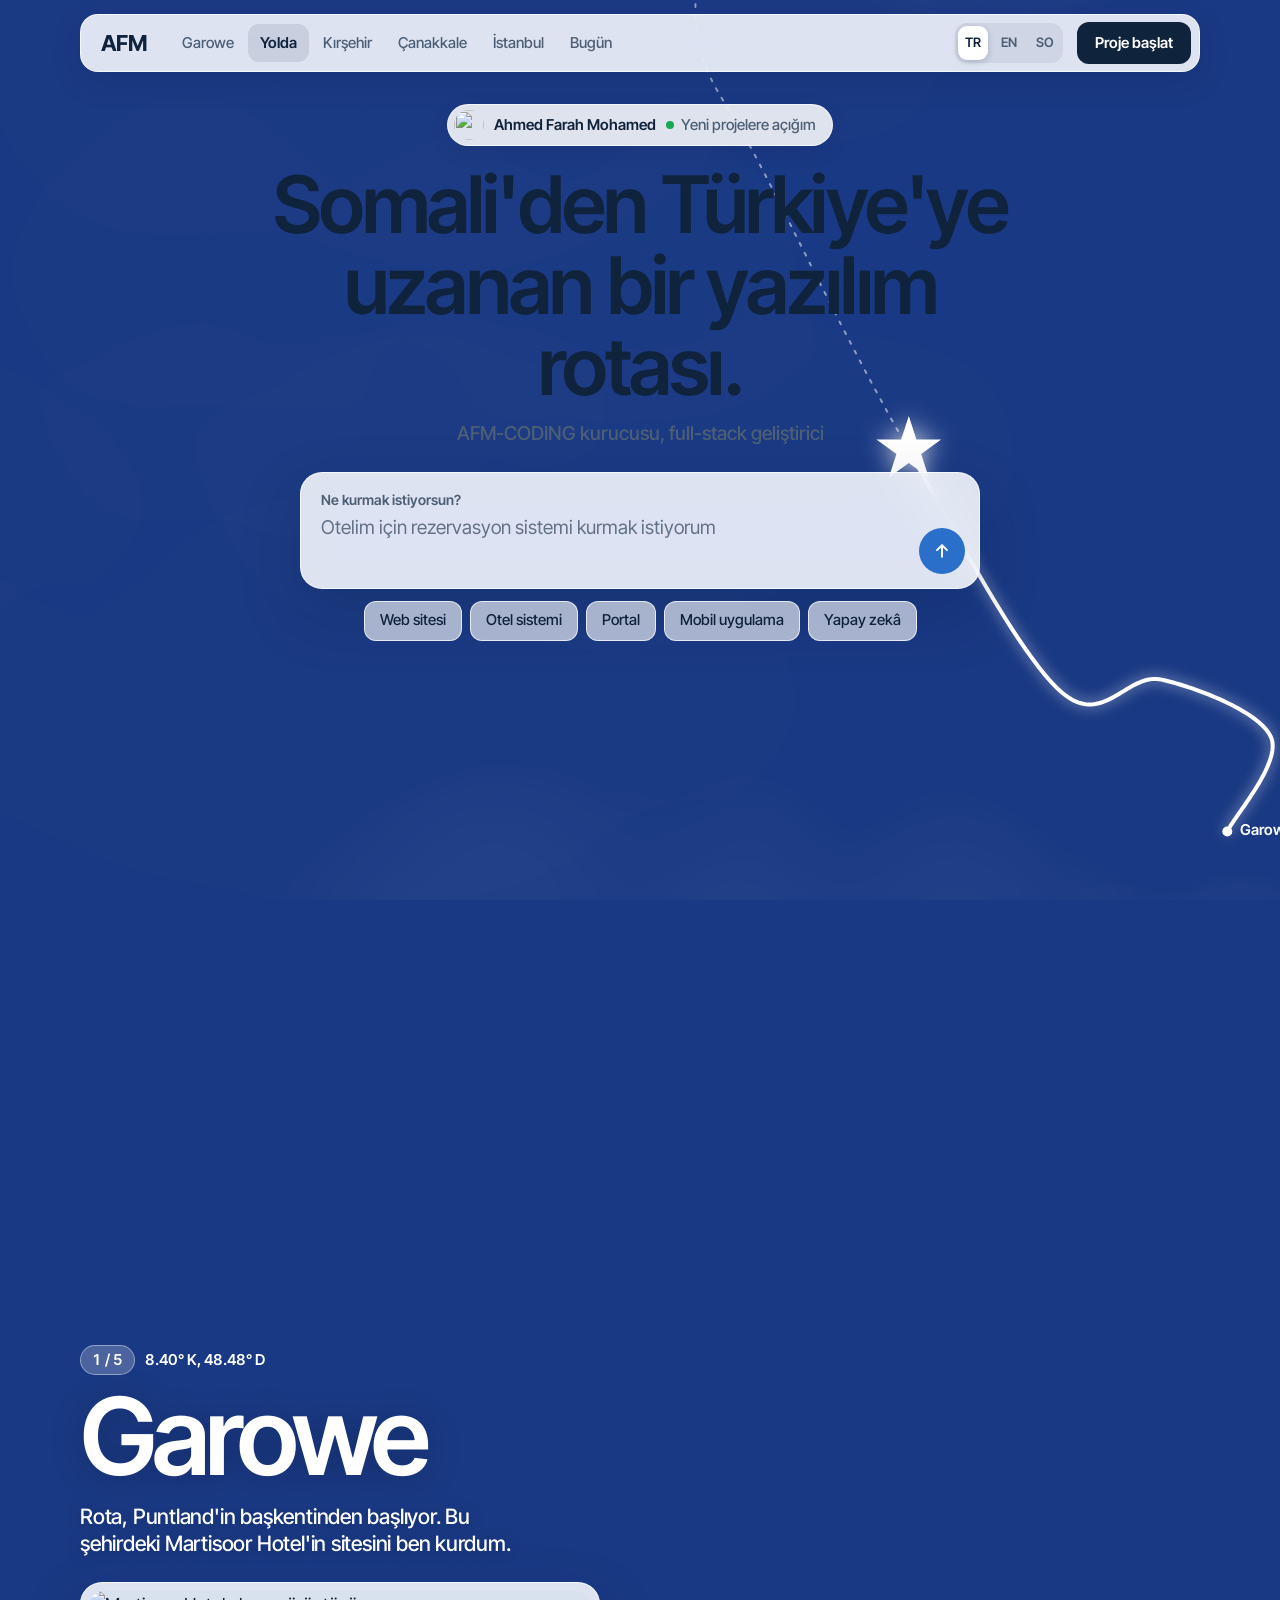
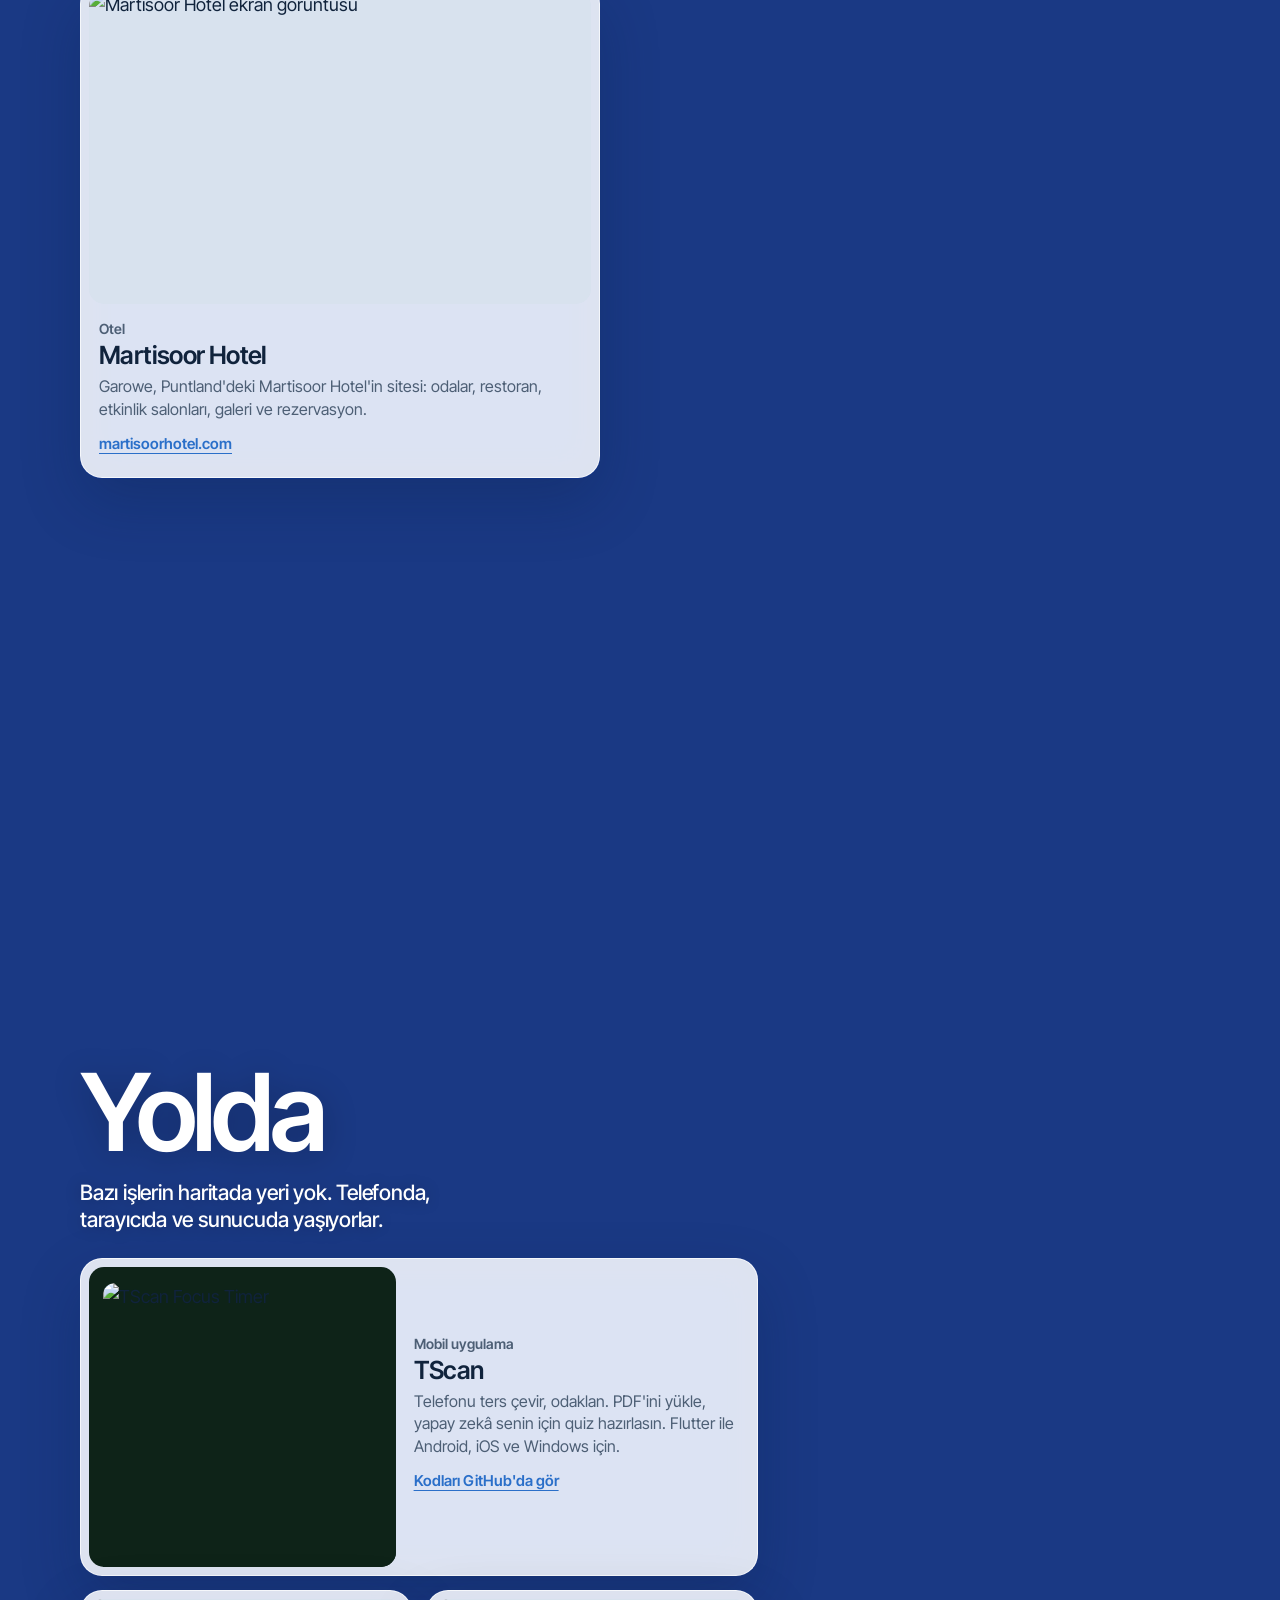
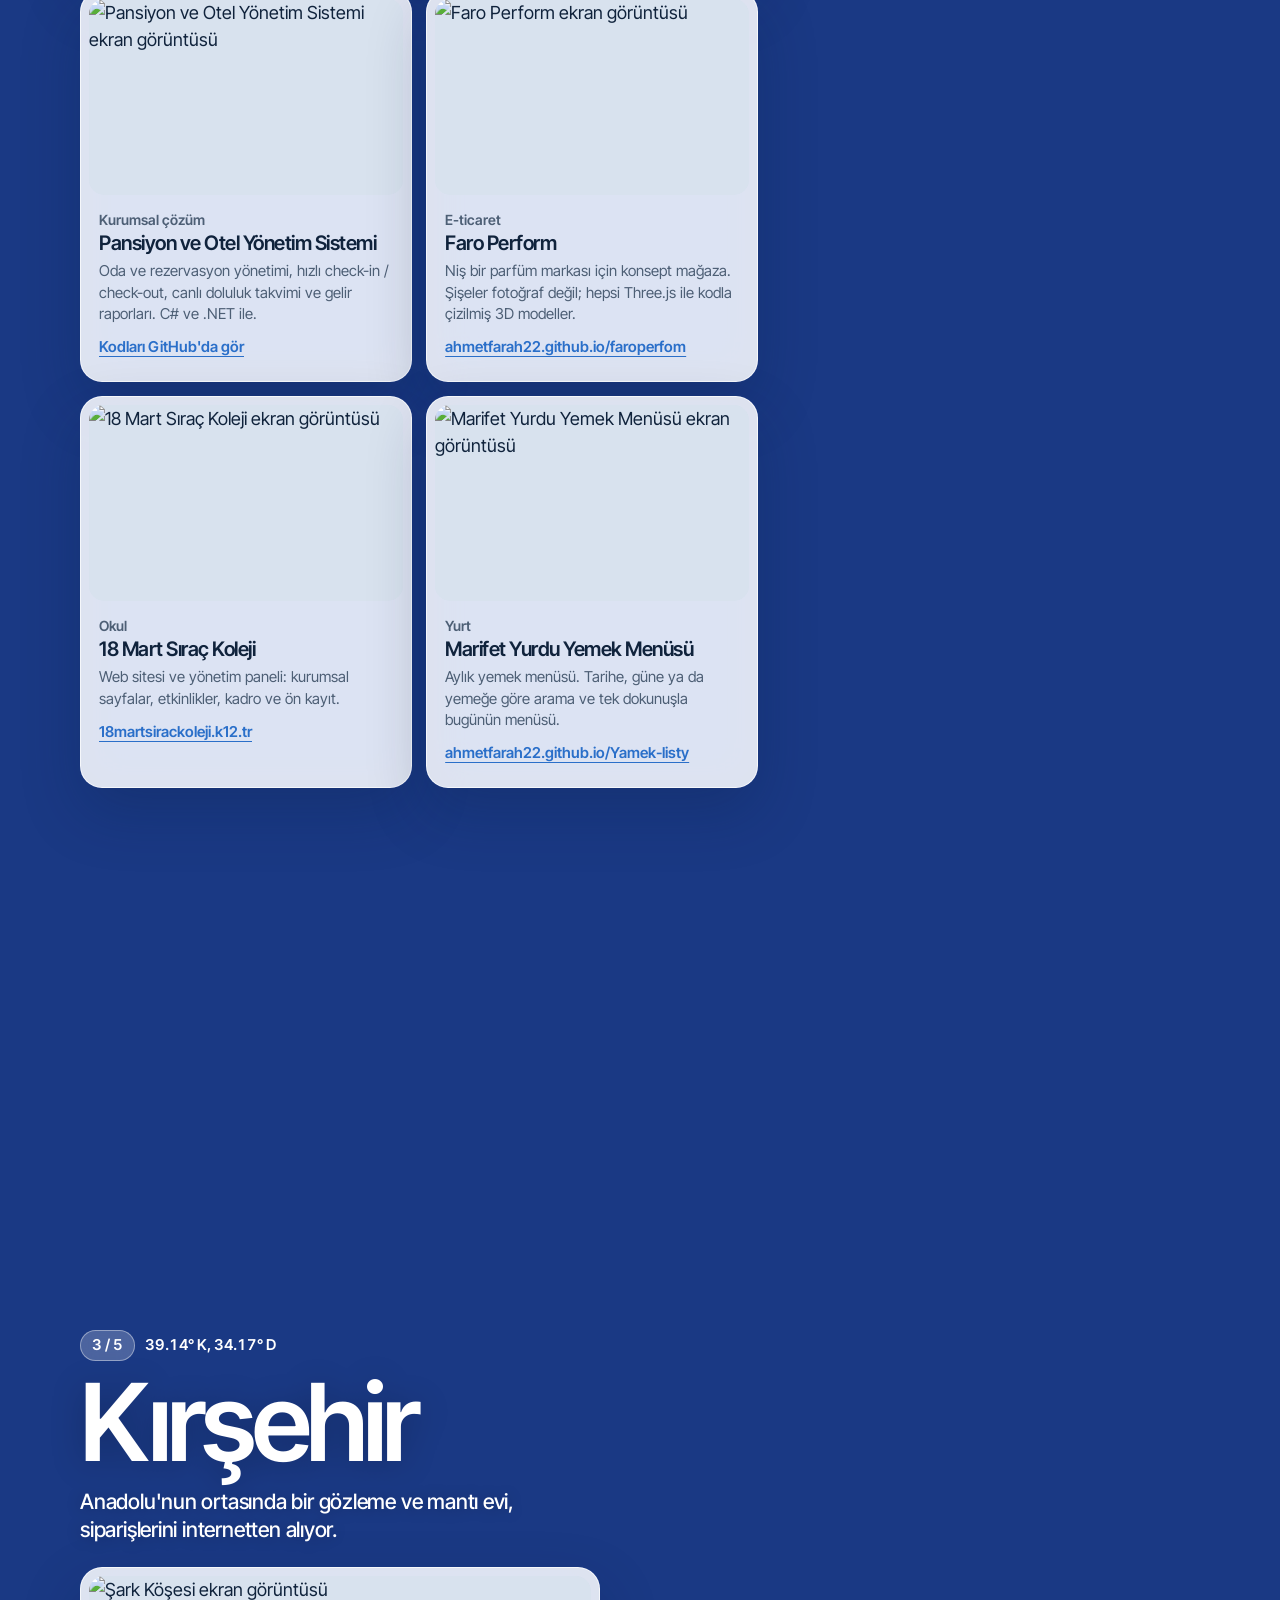
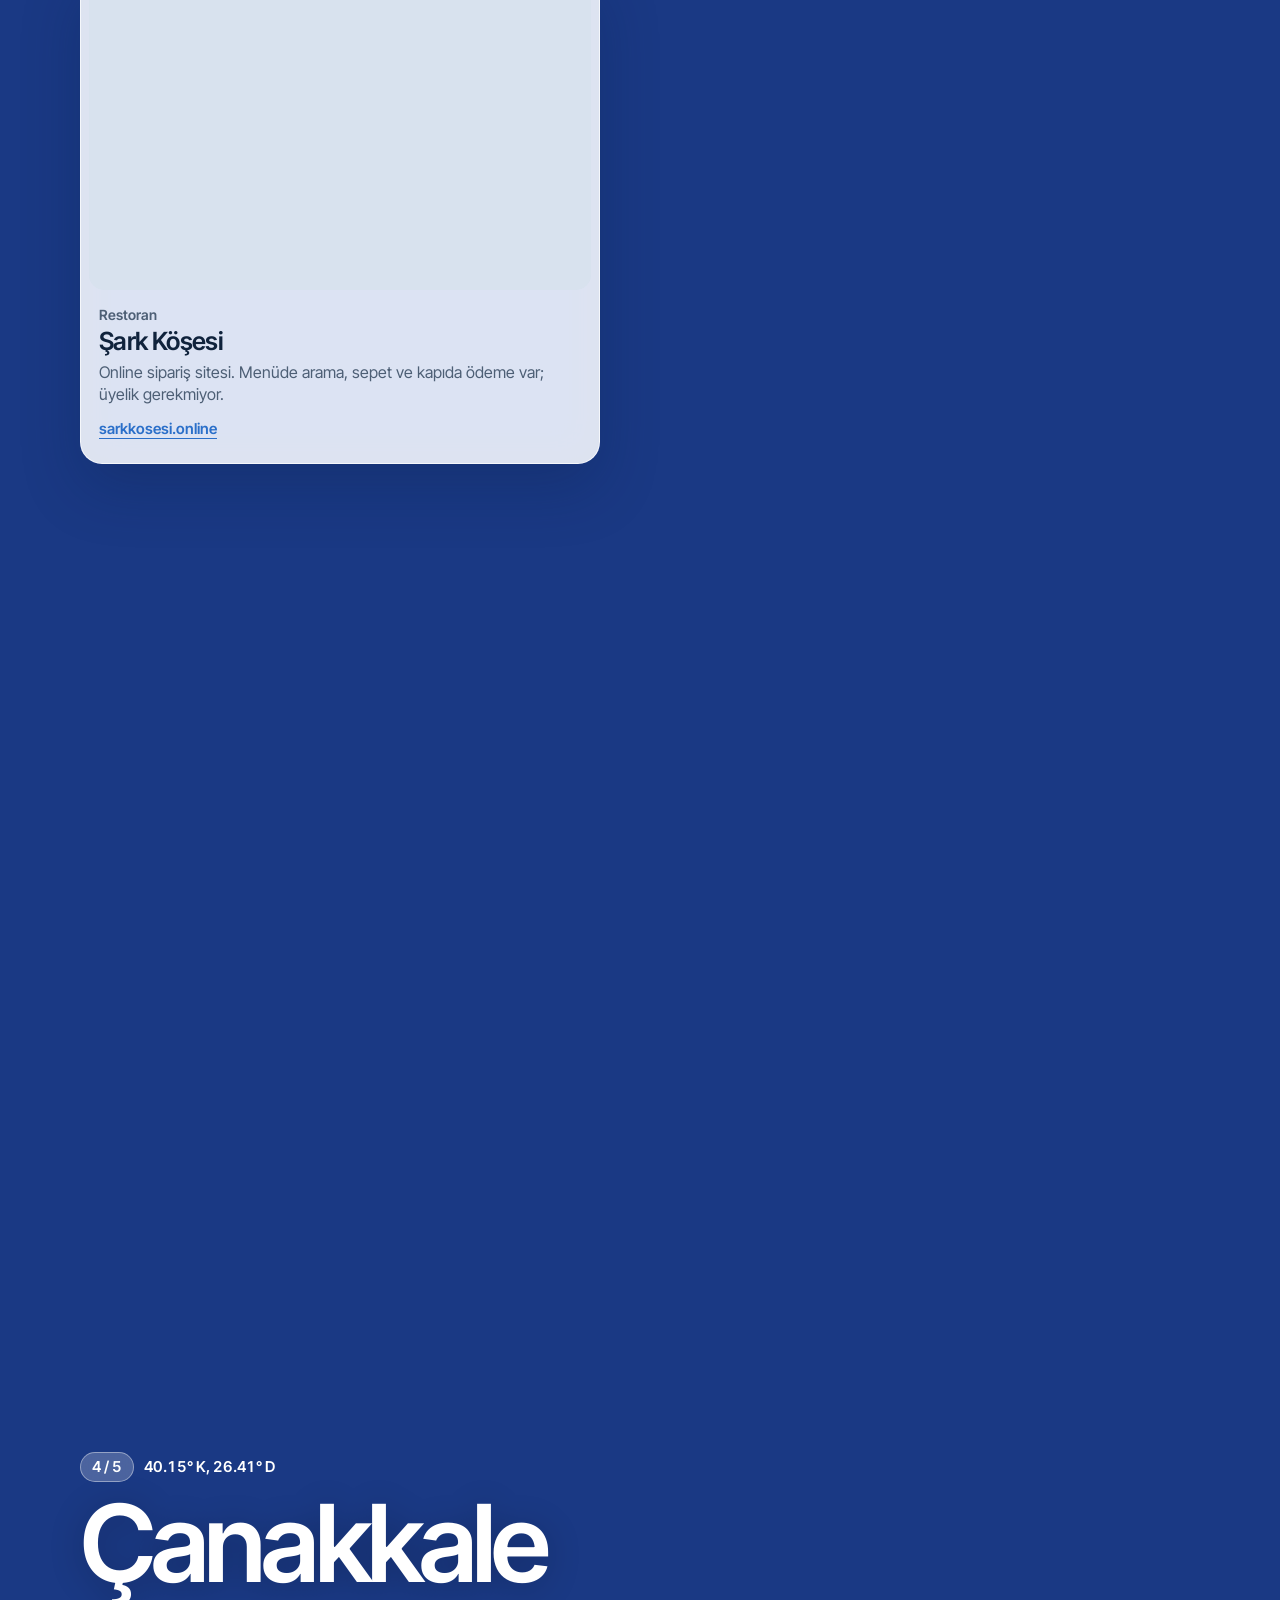
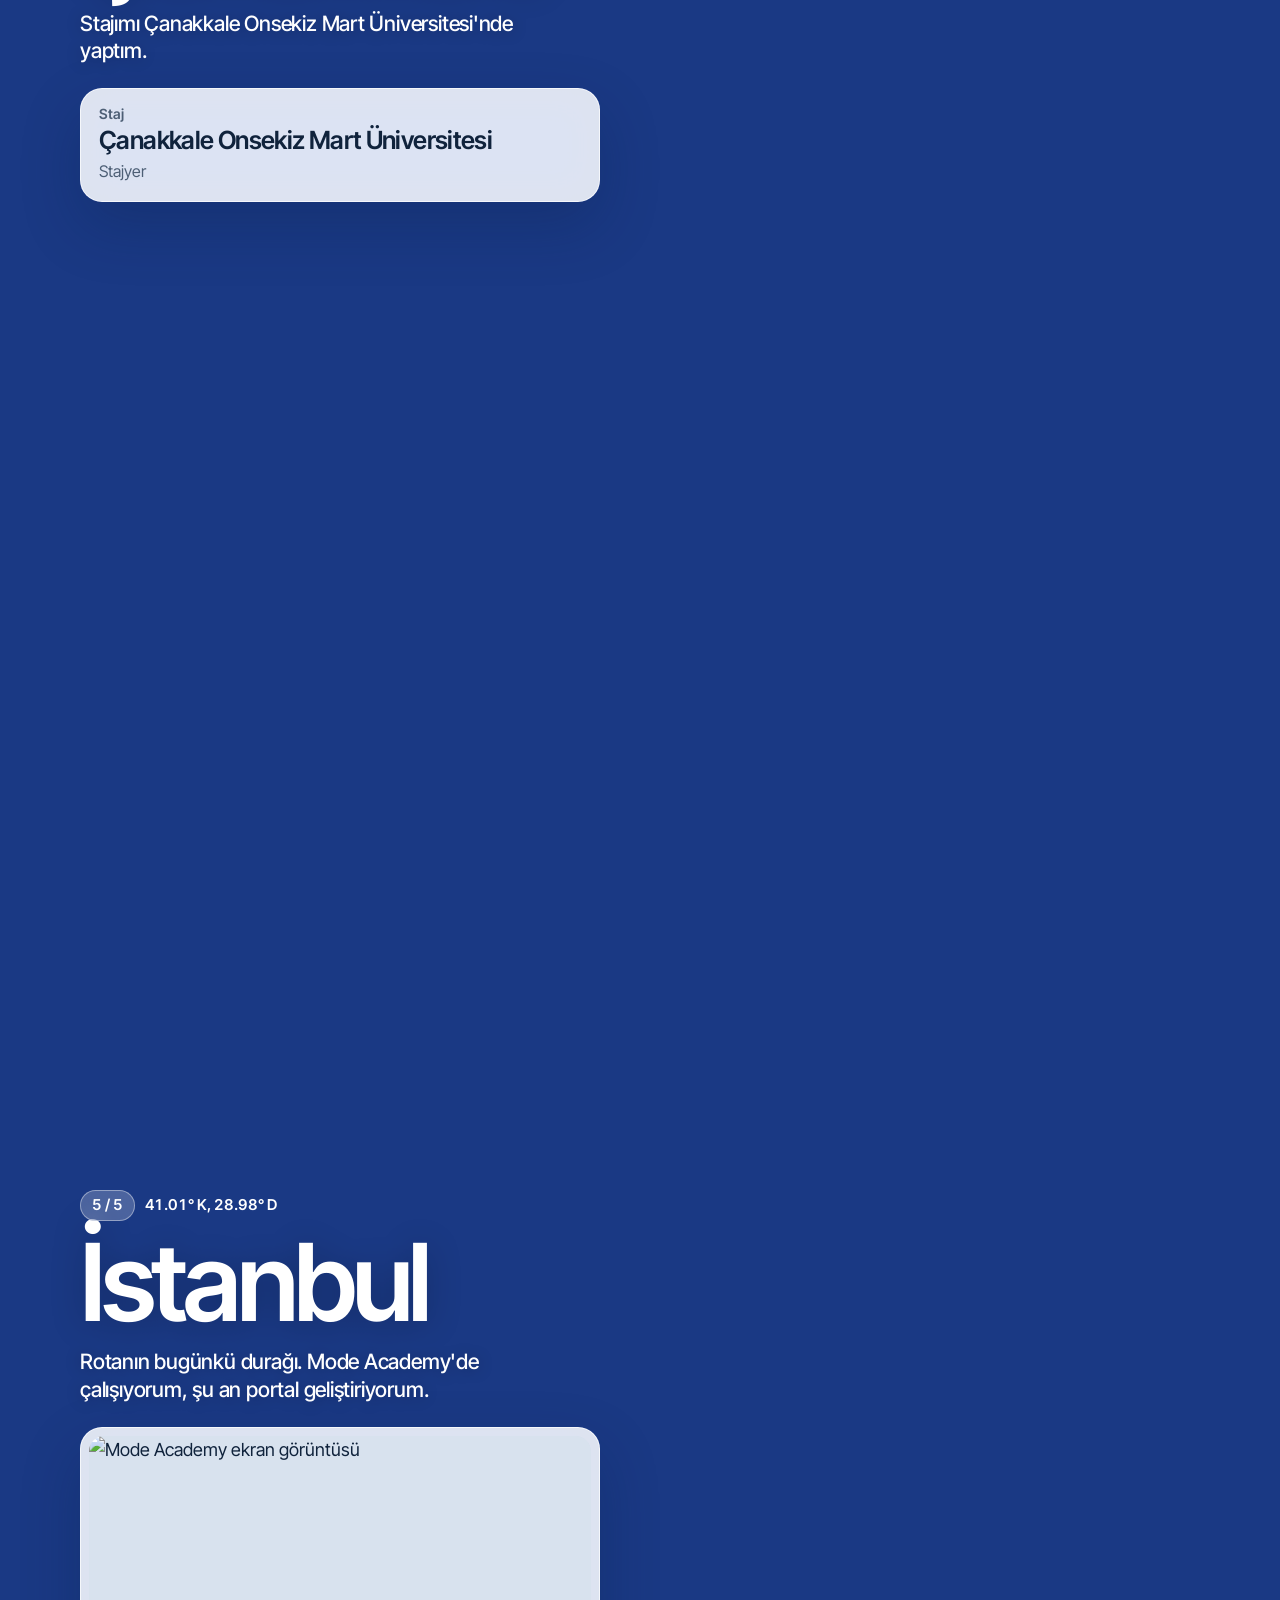
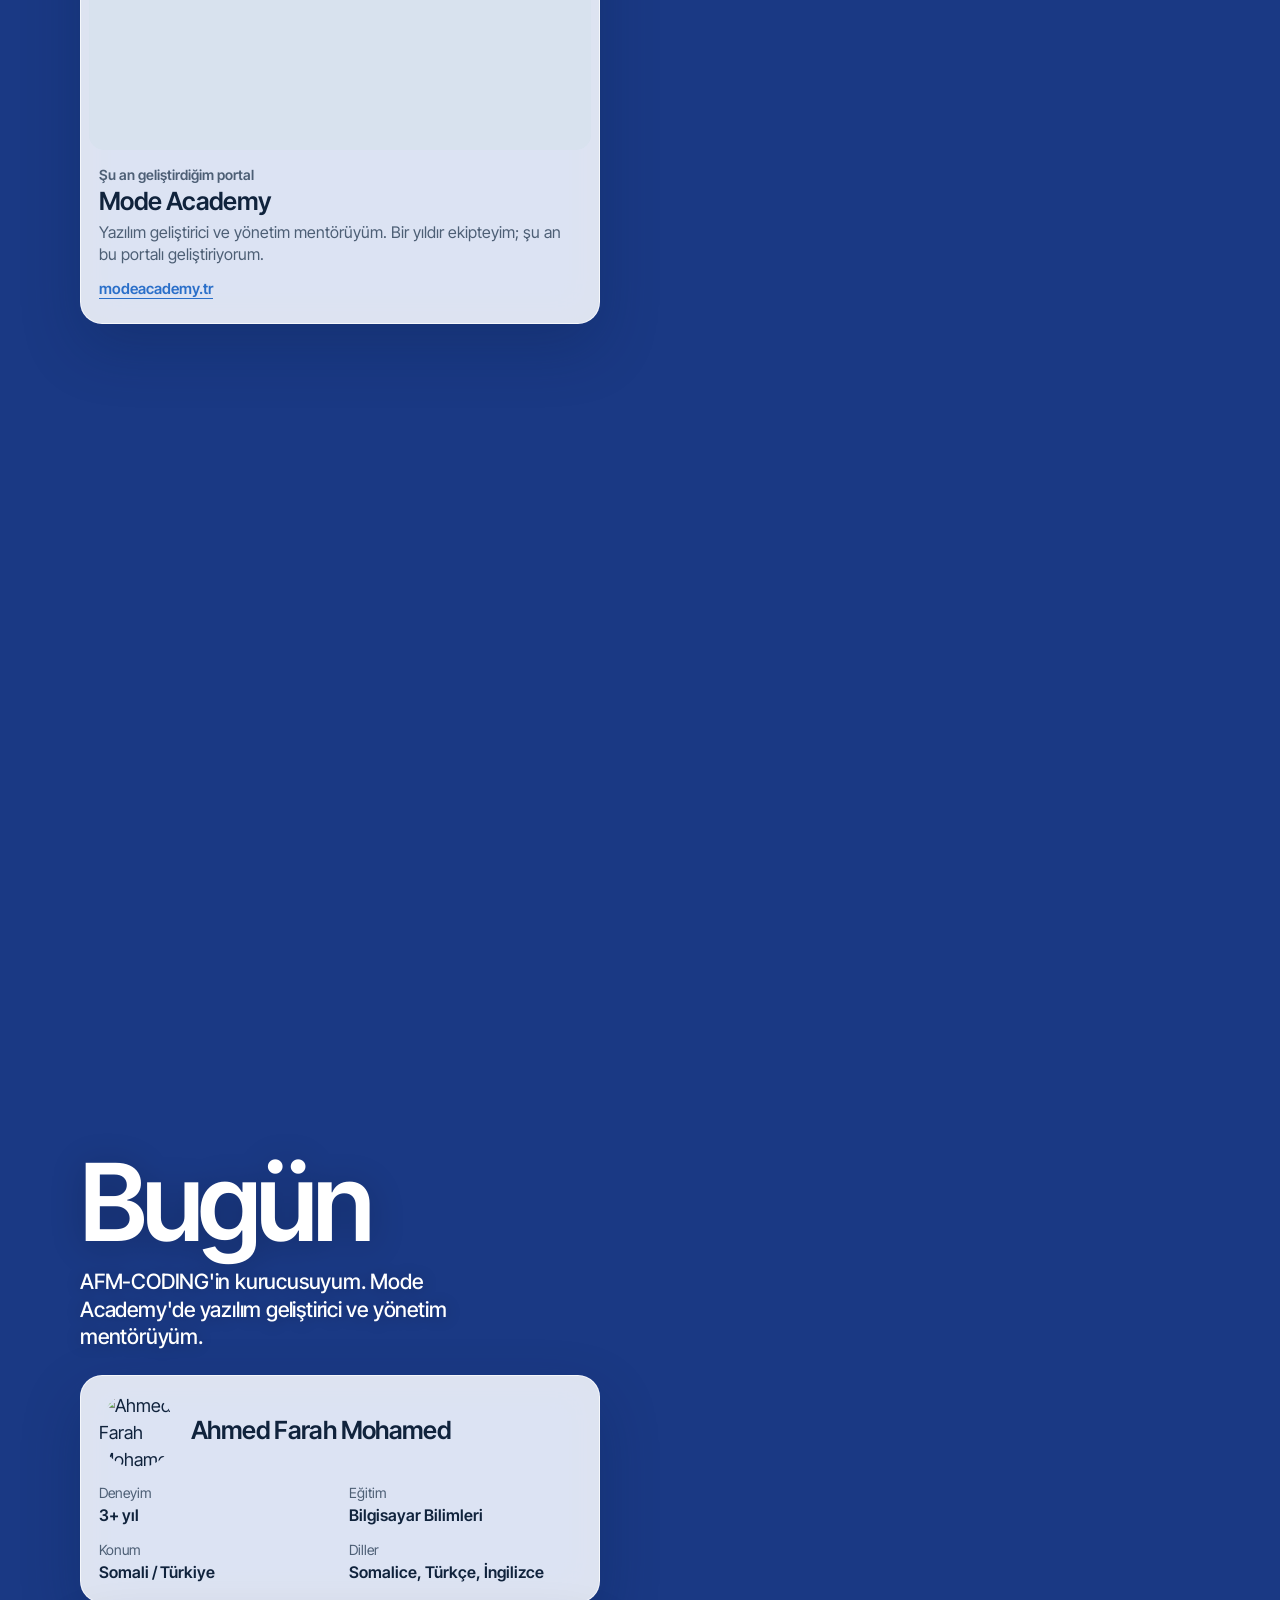
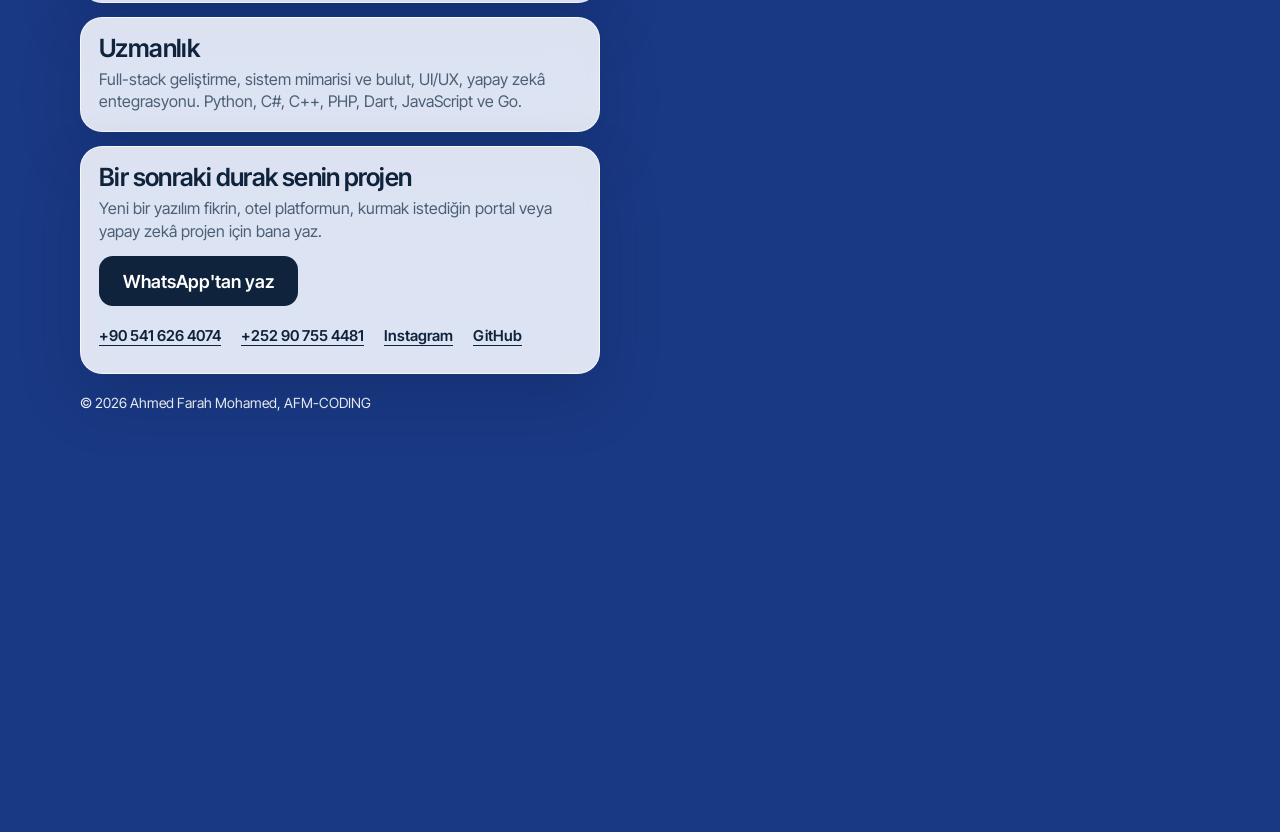
==== commit 79b697cf: "Menüde AFM yazısı geri geldi; favicon önbelleği yenilendi Co-Authored-By: Claude Opus 5.5 <noreply@a" ====
--- a/index.html
+++ b/index.html
@@ -112,8 +112,8 @@
       ]
     }
     </script>
-<link rel="icon" type="image/svg+xml" href="brand/favicon.svg">
-<link rel="apple-touch-icon" href="brand/apple-touch-icon.png">
+<link rel="icon" type="image/svg+xml" href="brand/favicon.svg?v=2">
+<link rel="apple-touch-icon" href="brand/apple-touch-icon.png?v=2">
 <link rel="preconnect" href="https://fonts.googleapis.com">
 <link rel="preconnect" href="https://fonts.gstatic.com" crossorigin>
 <link href="https://fonts.googleapis.com/css2?family=Inter+Tight:wght@400..700&display=swap" rel="stylesheet">
@@ -123,17 +123,7 @@
 <canvas id="map" aria-hidden="true"></canvas>
 
 <header class="bar">
-  <a class="logo" href="#top" aria-label="AFM-CODING">
-    <svg viewBox="4 4 190 152" aria-hidden="true"><defs>
-<linearGradient id="afm-aca" x1="20" y1="150" x2="90" y2="10" gradientUnits="userSpaceOnUse"><stop offset="0" stop-color="#0E4FB0"/><stop offset="1" stop-color="#37A6FF"/></linearGradient>
-<linearGradient id="afm-acb" x1="80" y1="10" x2="140" y2="150" gradientUnits="userSpaceOnUse"><stop offset="0" stop-color="#1F2F8F"/><stop offset="1" stop-color="#6A3FD0"/></linearGradient>
-<linearGradient id="afm-acc" x1="96" y1="130" x2="205" y2="30" gradientUnits="userSpaceOnUse"><stop offset="0" stop-color="#6A3FD0"/><stop offset=".55" stop-color="#C21E6A"/><stop offset="1" stop-color="#F0263A"/></linearGradient>
-<filter id="afm-acs" x="-20%" y="-20%" width="140%" height="140%"><feDropShadow dx="-2.500" dy="2.500" stdDeviation="3.500" flood-color="#0A1636" flood-opacity=".42"/></filter></defs>
-<path d="M186 42A52 52 0 1 0 186 118L168 98A26 26 0 1 1 168 62Z" fill="url(#afm-acc)"/>
-<path d="M72 14H100L150 146H120Z" fill="url(#afm-acb)" filter="url(#afm-acs)"/>
-<path d="M12 146H42L100 14H72Z" fill="url(#afm-aca)" filter="url(#afm-acs)"/>
-<path d="M42 118H128L120 96H52Z" fill="url(#afm-aca)"/></svg>
-  </a>
+  <a class="logo" href="#top" aria-label="AFM">AFM</a>
   <nav class="route-nav" id="route-nav" aria-label="Rota"></nav>
   <p class="here" id="here" aria-live="polite"></p>
   <div class="lang" id="lang" role="group" aria-label="Dil, Language, Luqad">
--- a/styles.css
+++ b/styles.css
@@ -37,8 +37,7 @@
   backdrop-filter: blur(18px) saturate(1.4);
   box-shadow: 0 10px 30px rgba(9, 30, 66, .14);
 }
-.logo { flex: none; display: inline-flex; align-items: center; gap: 8px; font-size: 19px; font-weight: 700; letter-spacing: -.03em; text-decoration: none; }
-.logo svg { width: 50px; height: 40px; display: block; }
+.logo { flex: none; font-size: 22px; font-weight: 700; letter-spacing: -.03em; text-decoration: none; }
 .route-nav { display: flex; gap: 2px; margin-left: 10px; flex: 1; }
 .route-nav button {
   padding: 8px 12px; border-radius: 11px;
@@ -198,7 +197,6 @@
 @media (max-width: 560px) {
   .here { display: none; }
   .bar { justify-content: space-between; }
-  .logo { font-size: 18px; }
 }
 @media (max-width: 859px) {
   body { font-size: 17px; }
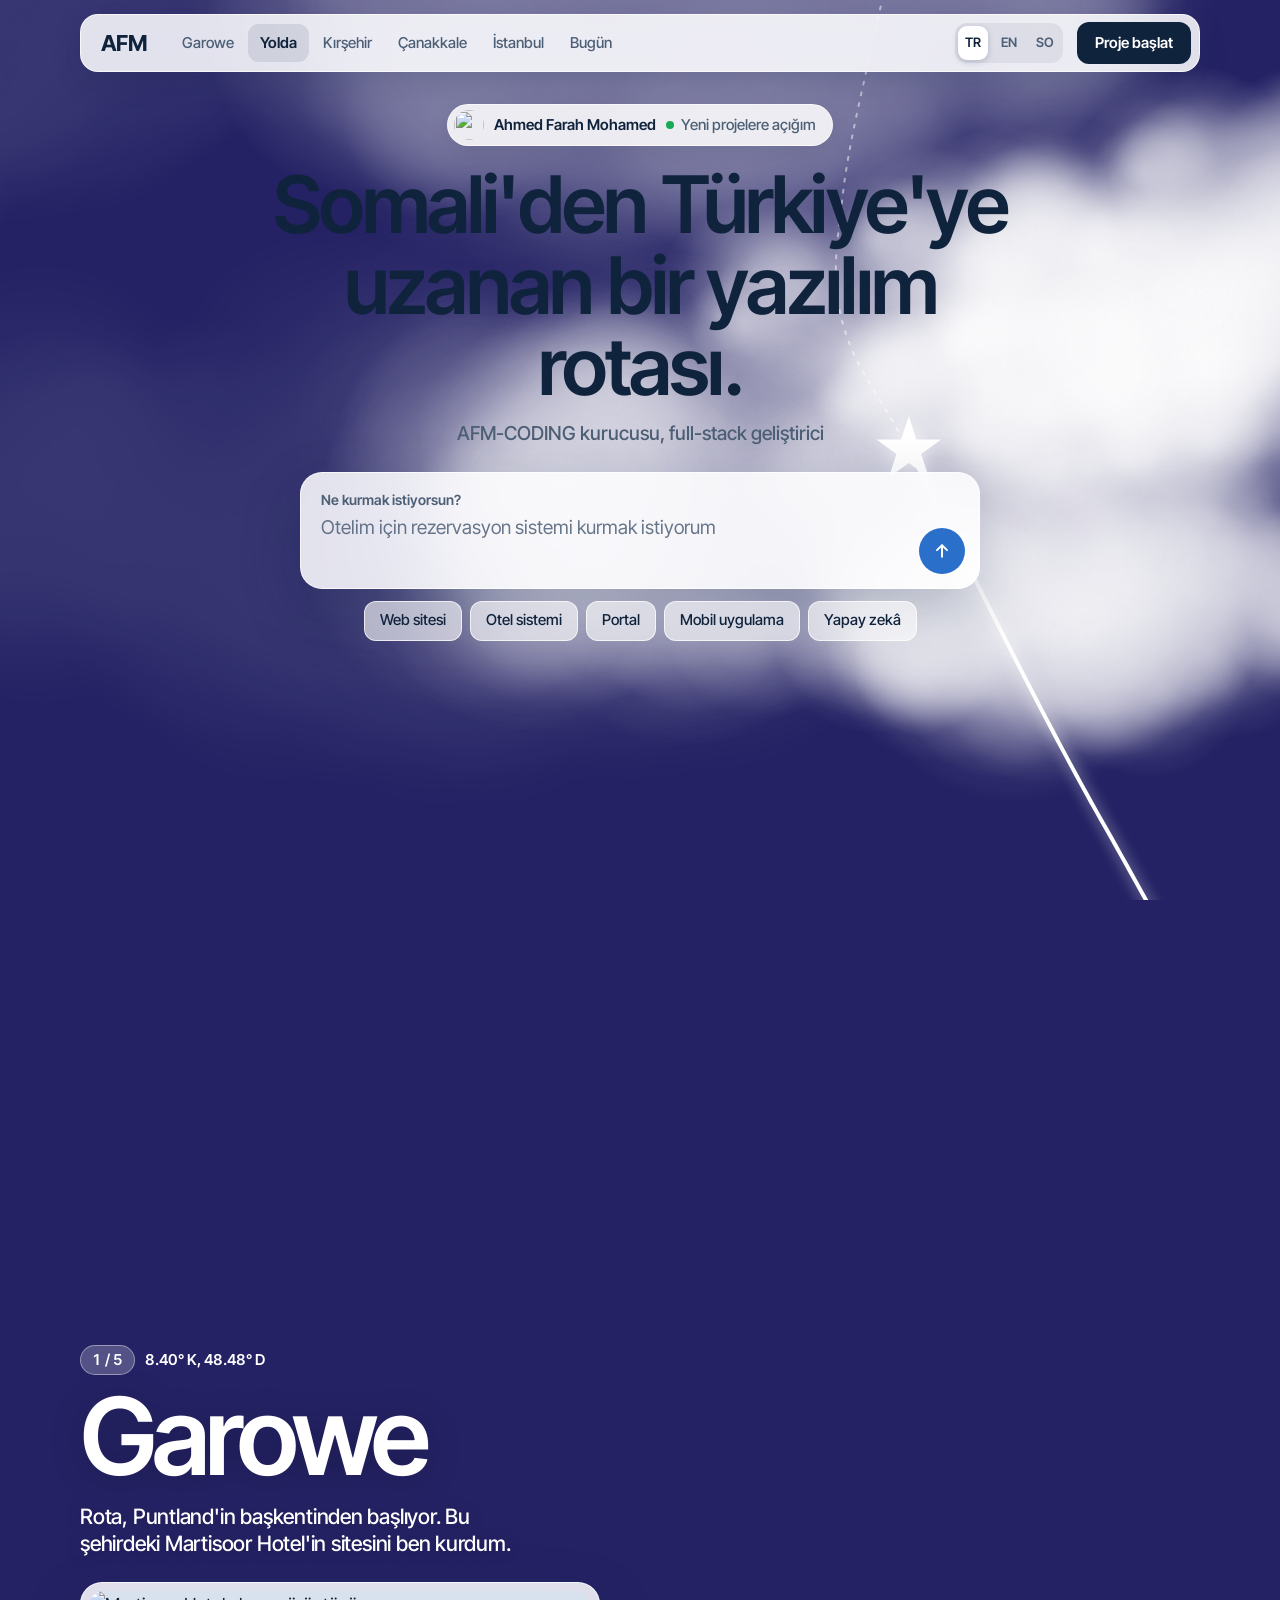
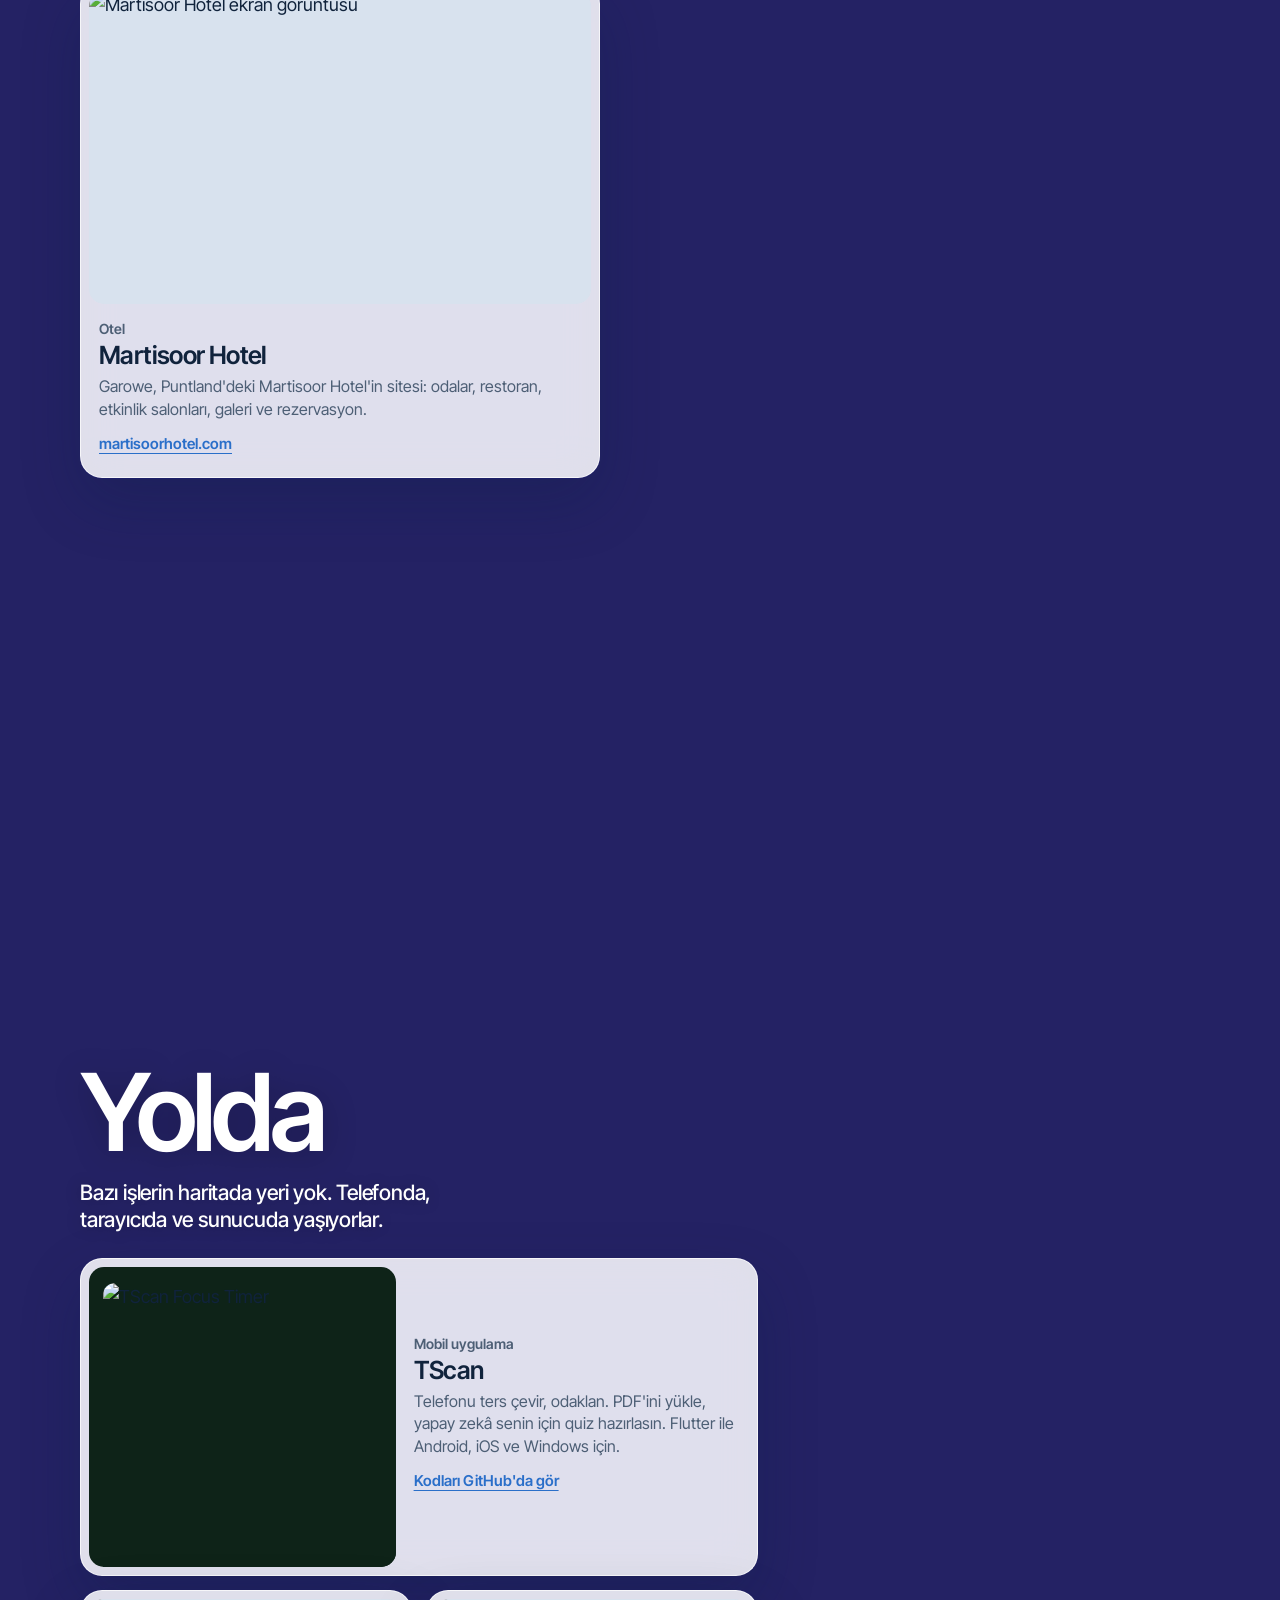
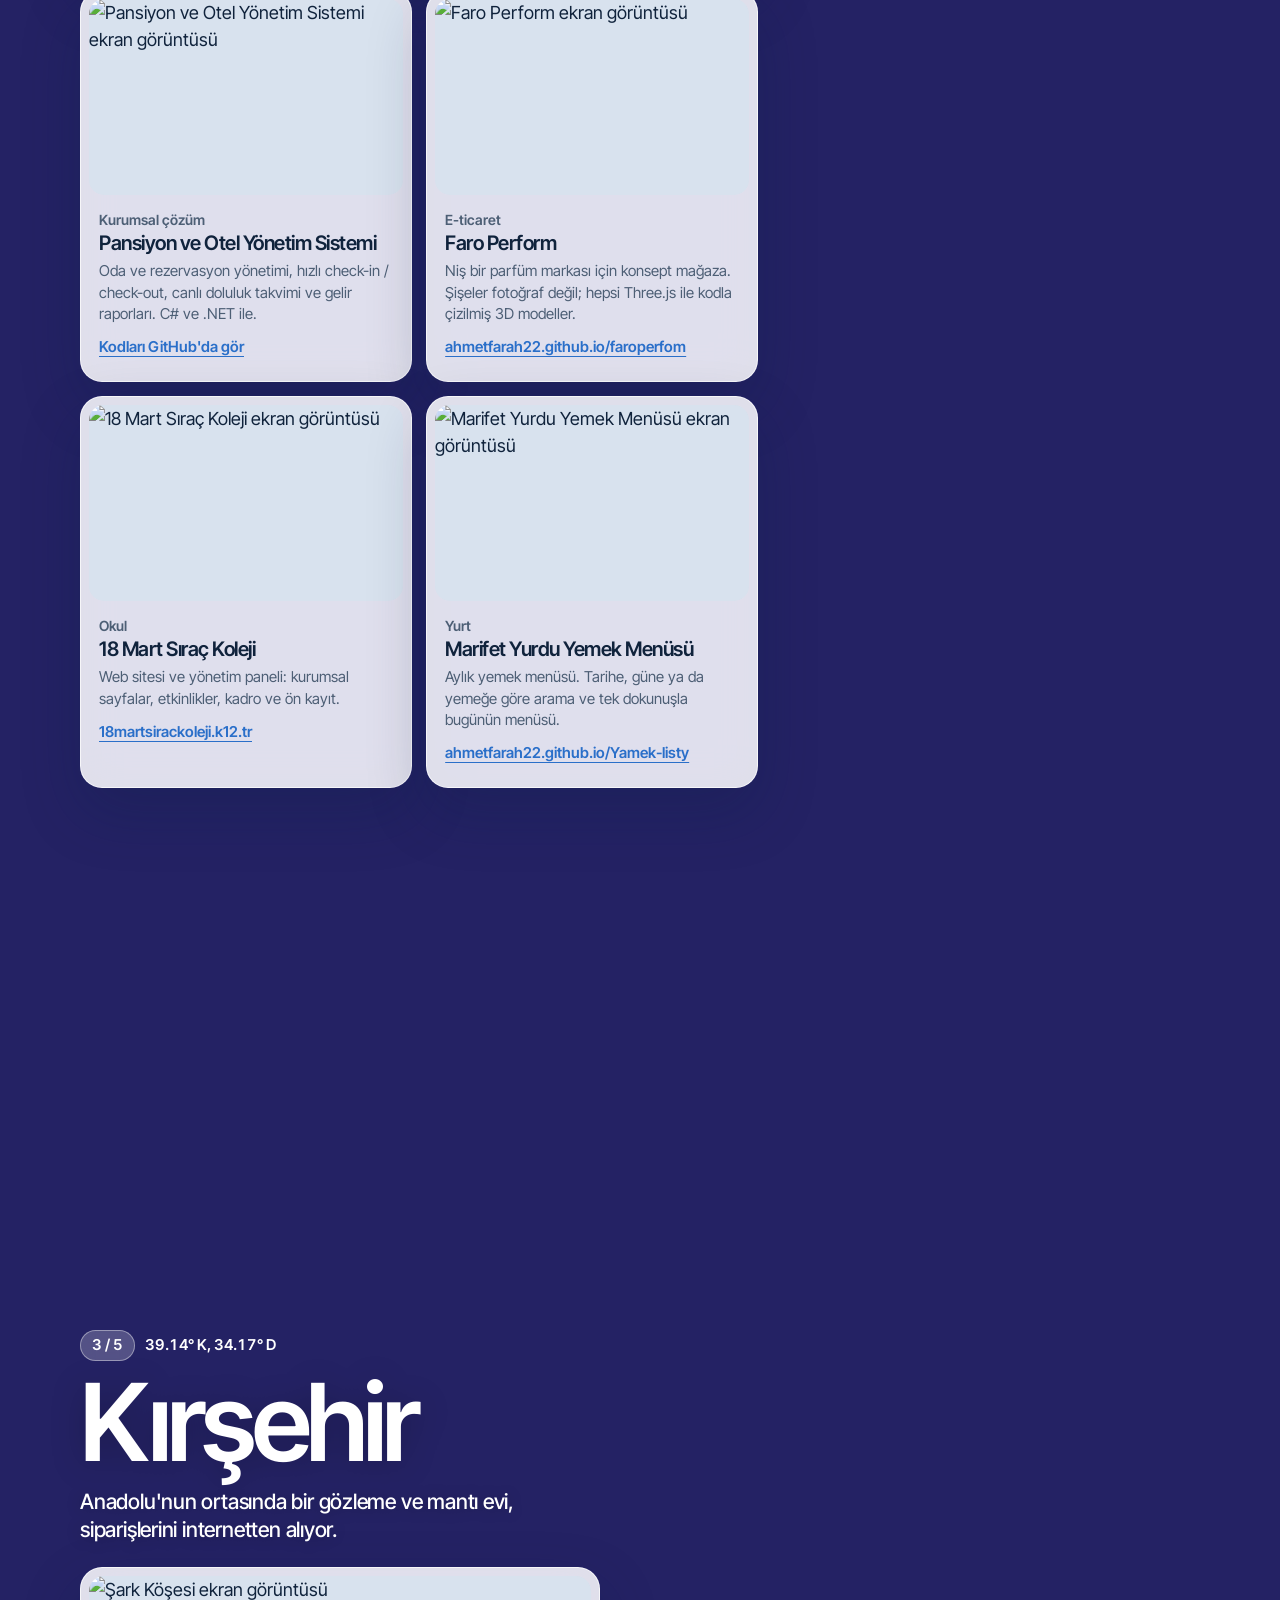
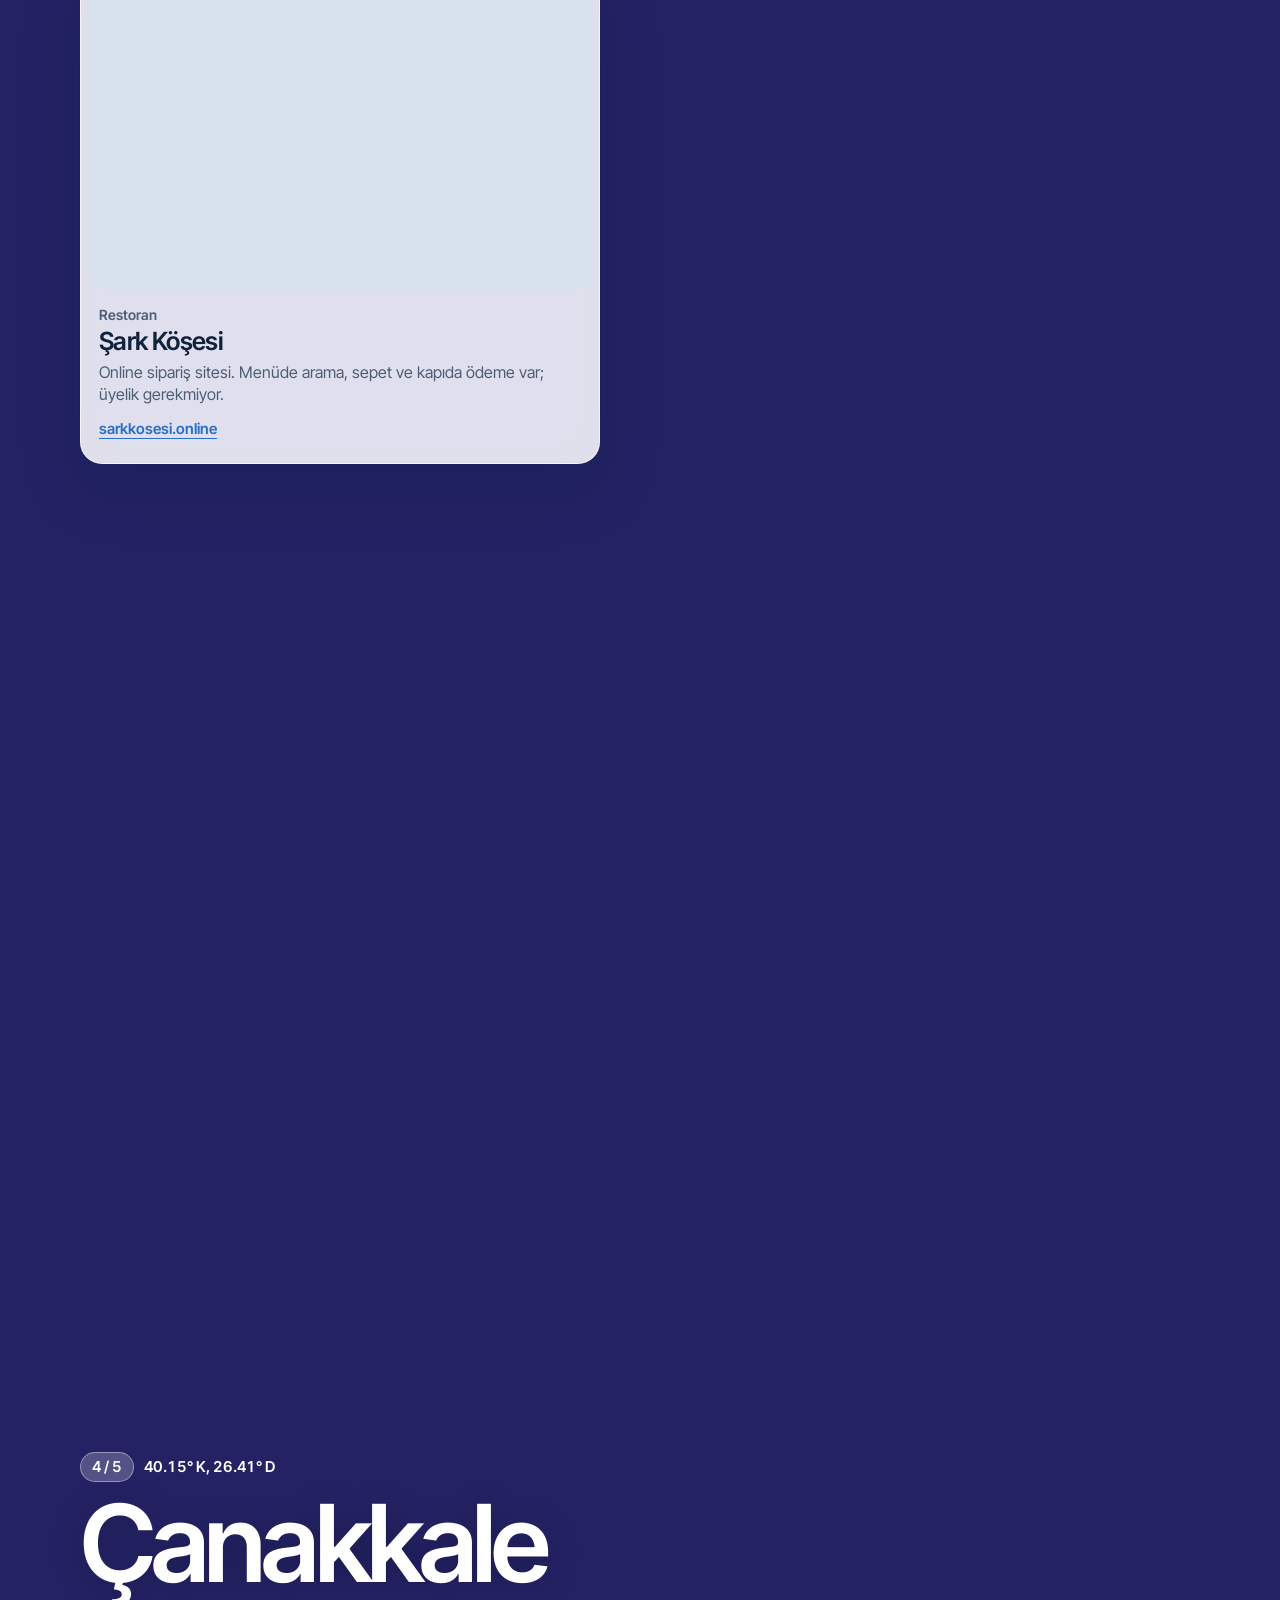
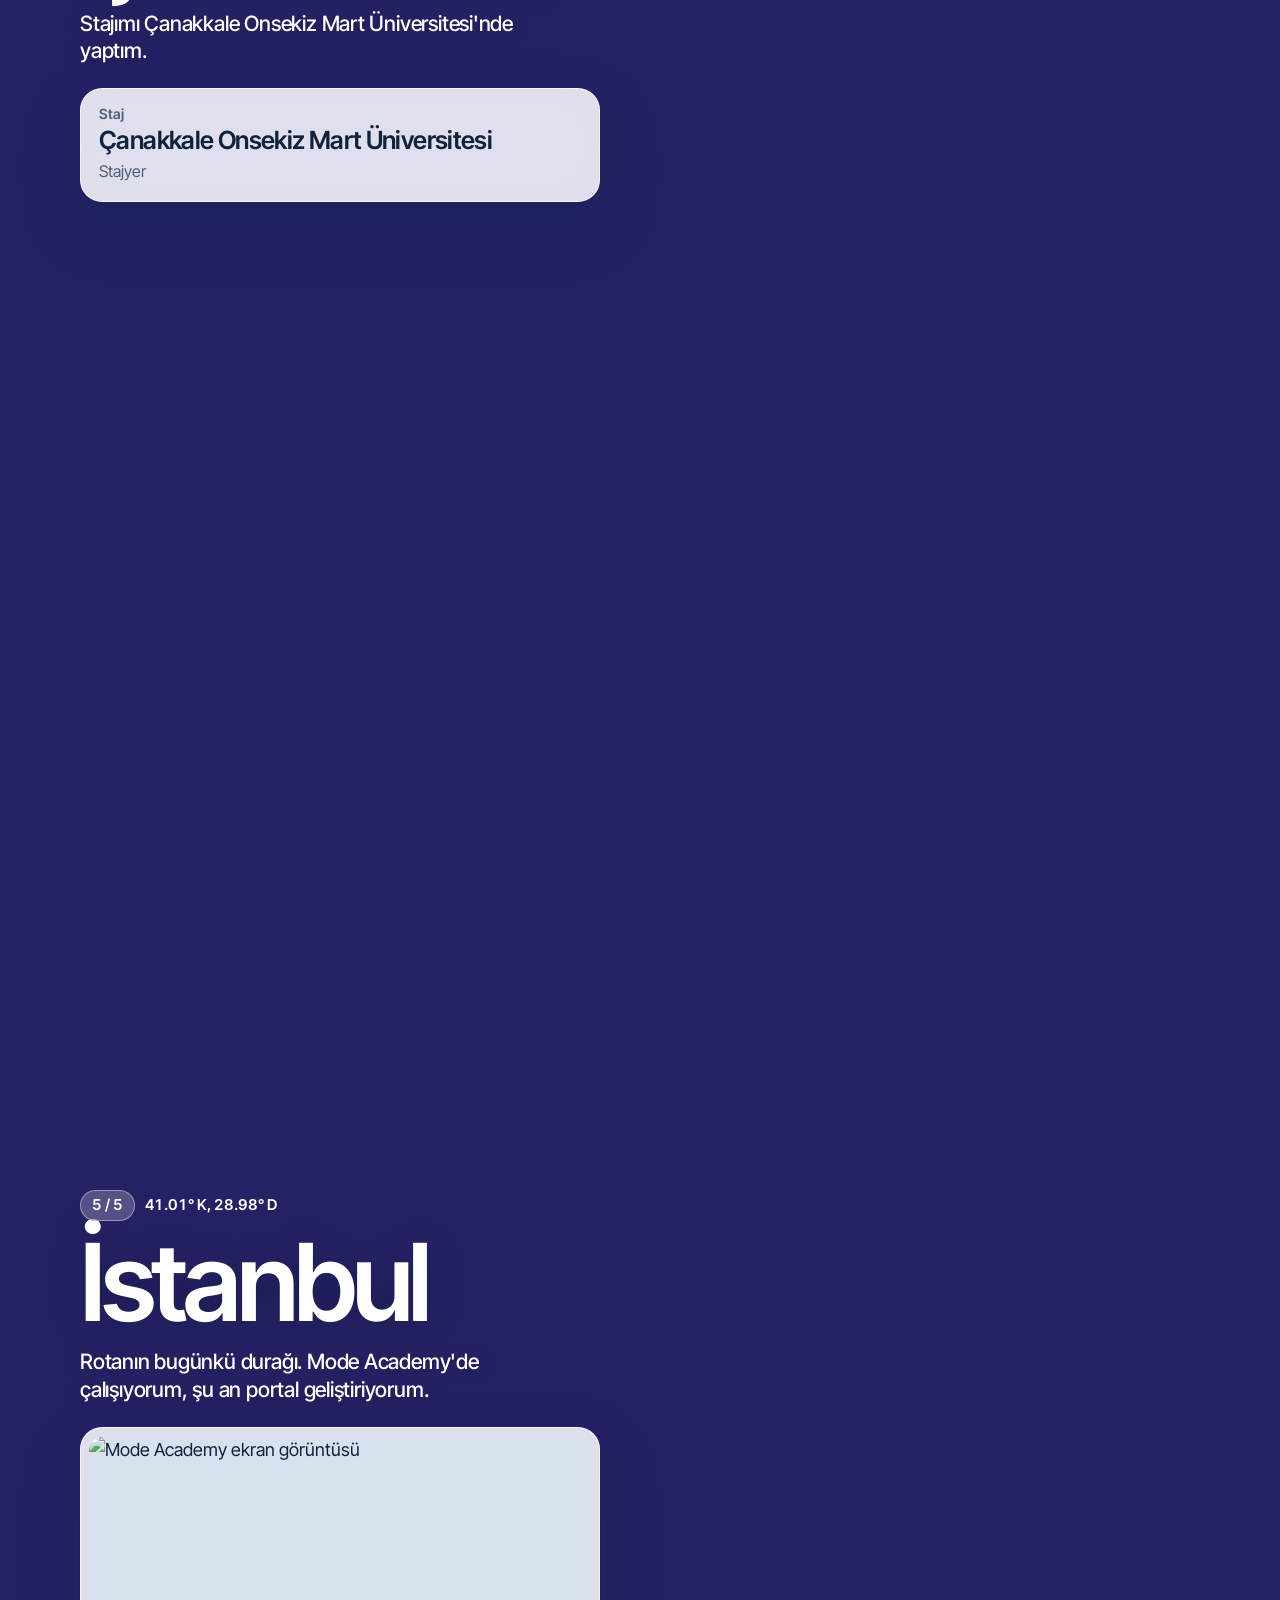
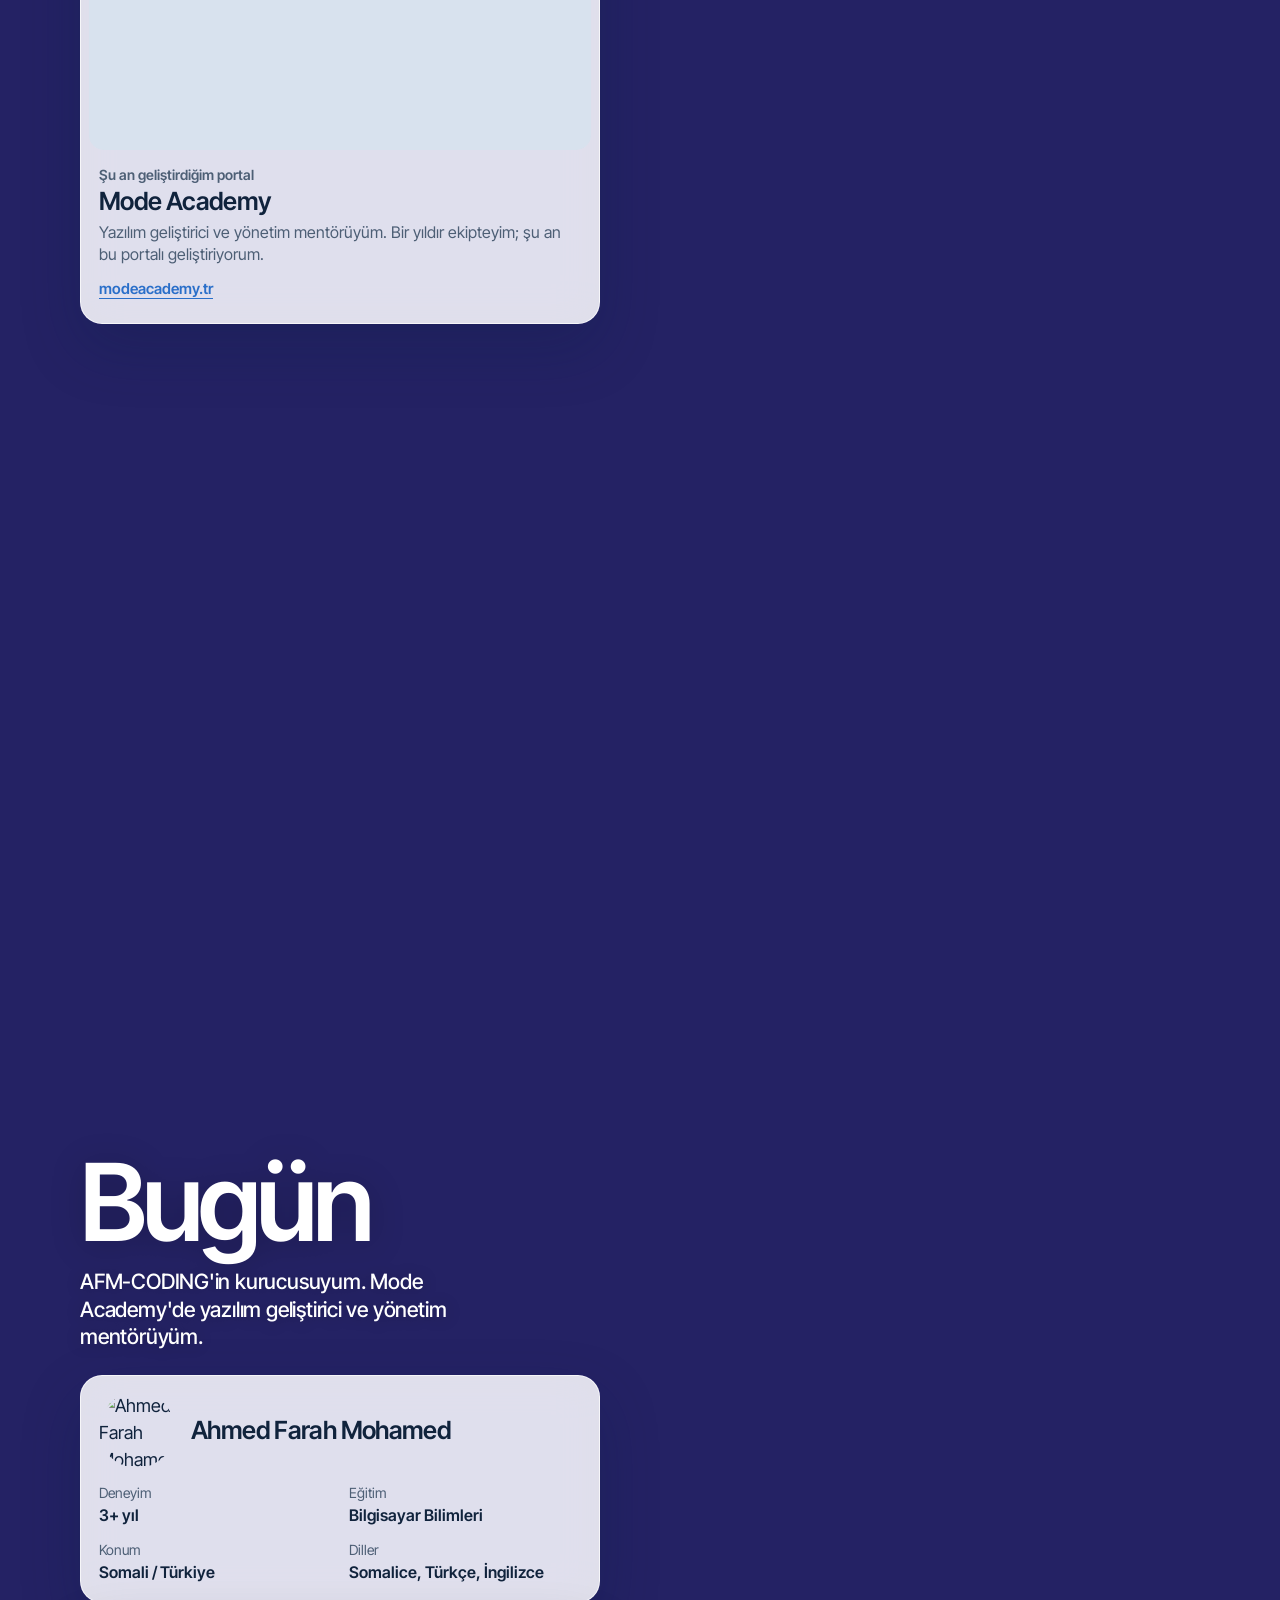
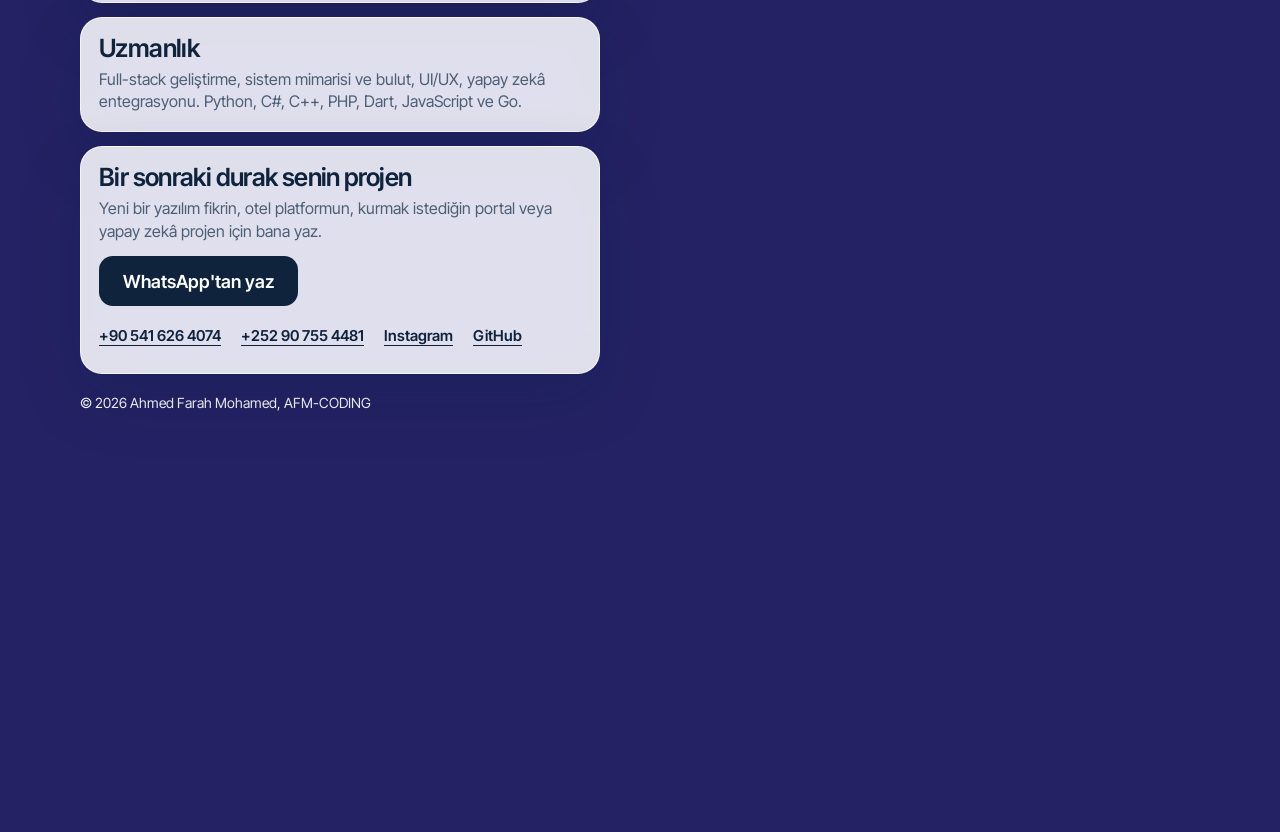
==== commit f30f35e3: "Google ve paylaşım görsellerinde yeni AC logosu - Logo kaydı, site haritası ve paylaşım görseli yeni" ====
--- a/index.html
+++ b/index.html
@@ -12,12 +12,12 @@
 <meta property="og:url" content="https://afmcoding.com/">
 <meta property="og:title" content="AFM-CODING | Ahmed Farah Mohamed, Full-Stack Developer">
 <meta property="og:description" content="AFM-CODING kurucusu Ahmed Farah Mohamed: full-stack geliştirici. Web siteleri, otel yönetim yazılımı, mobil uygulamalar ve yapay zekâ entegrasyonu.">
-<meta property="og:image" content="https://afmcoding.com/assets/og-image.jpg">
+<meta property="og:image" content="https://afmcoding.com/brand/og-image.jpg">
 <meta property="og:image:width" content="1200">
 <meta property="og:image:height" content="630">
 <meta name="twitter:card" content="summary_large_image">
 <meta name="twitter:title" content="AFM-CODING | Ahmed Farah Mohamed, Full-Stack Developer">
-<meta name="twitter:image" content="https://afmcoding.com/assets/og-image.jpg">
+<meta name="twitter:image" content="https://afmcoding.com/brand/og-image.jpg">
 <script type="application/ld+json">
     {
       "@context": "https://schema.org",
@@ -41,7 +41,7 @@
           "mainEntity": { "@id": "https://afmcoding.com/#person" },
           "primaryImageOfPage": {
             "@type": "ImageObject",
-            "url": "https://afmcoding.com/assets/og-image.jpg",
+            "url": "https://afmcoding.com/brand/og-image.jpg",
             "width": 1200,
             "height": 630
           }
@@ -54,9 +54,9 @@
           "url": "https://afmcoding.com/",
           "logo": {
             "@type": "ImageObject",
-            "url": "https://afmcoding.com/assets/favicon-circle.png",
-            "width": 256,
-            "height": 256
+            "url": "https://afmcoding.com/brand/logo-512.png",
+            "width": 512,
+            "height": 512
           },
           "founder": { "@id": "https://afmcoding.com/#person" },
           "sameAs": ["https://github.com/AFM-Coding"]
@@ -113,6 +113,7 @@
     }
     </script>
 <link rel="icon" type="image/svg+xml" href="brand/favicon.svg?v=2">
+<link rel="icon" type="image/png" sizes="192x192" href="brand/icon-192.png?v=2">
 <link rel="apple-touch-icon" href="brand/apple-touch-icon.png?v=2">
 <link rel="preconnect" href="https://fonts.googleapis.com">
 <link rel="preconnect" href="https://fonts.gstatic.com" crossorigin>
